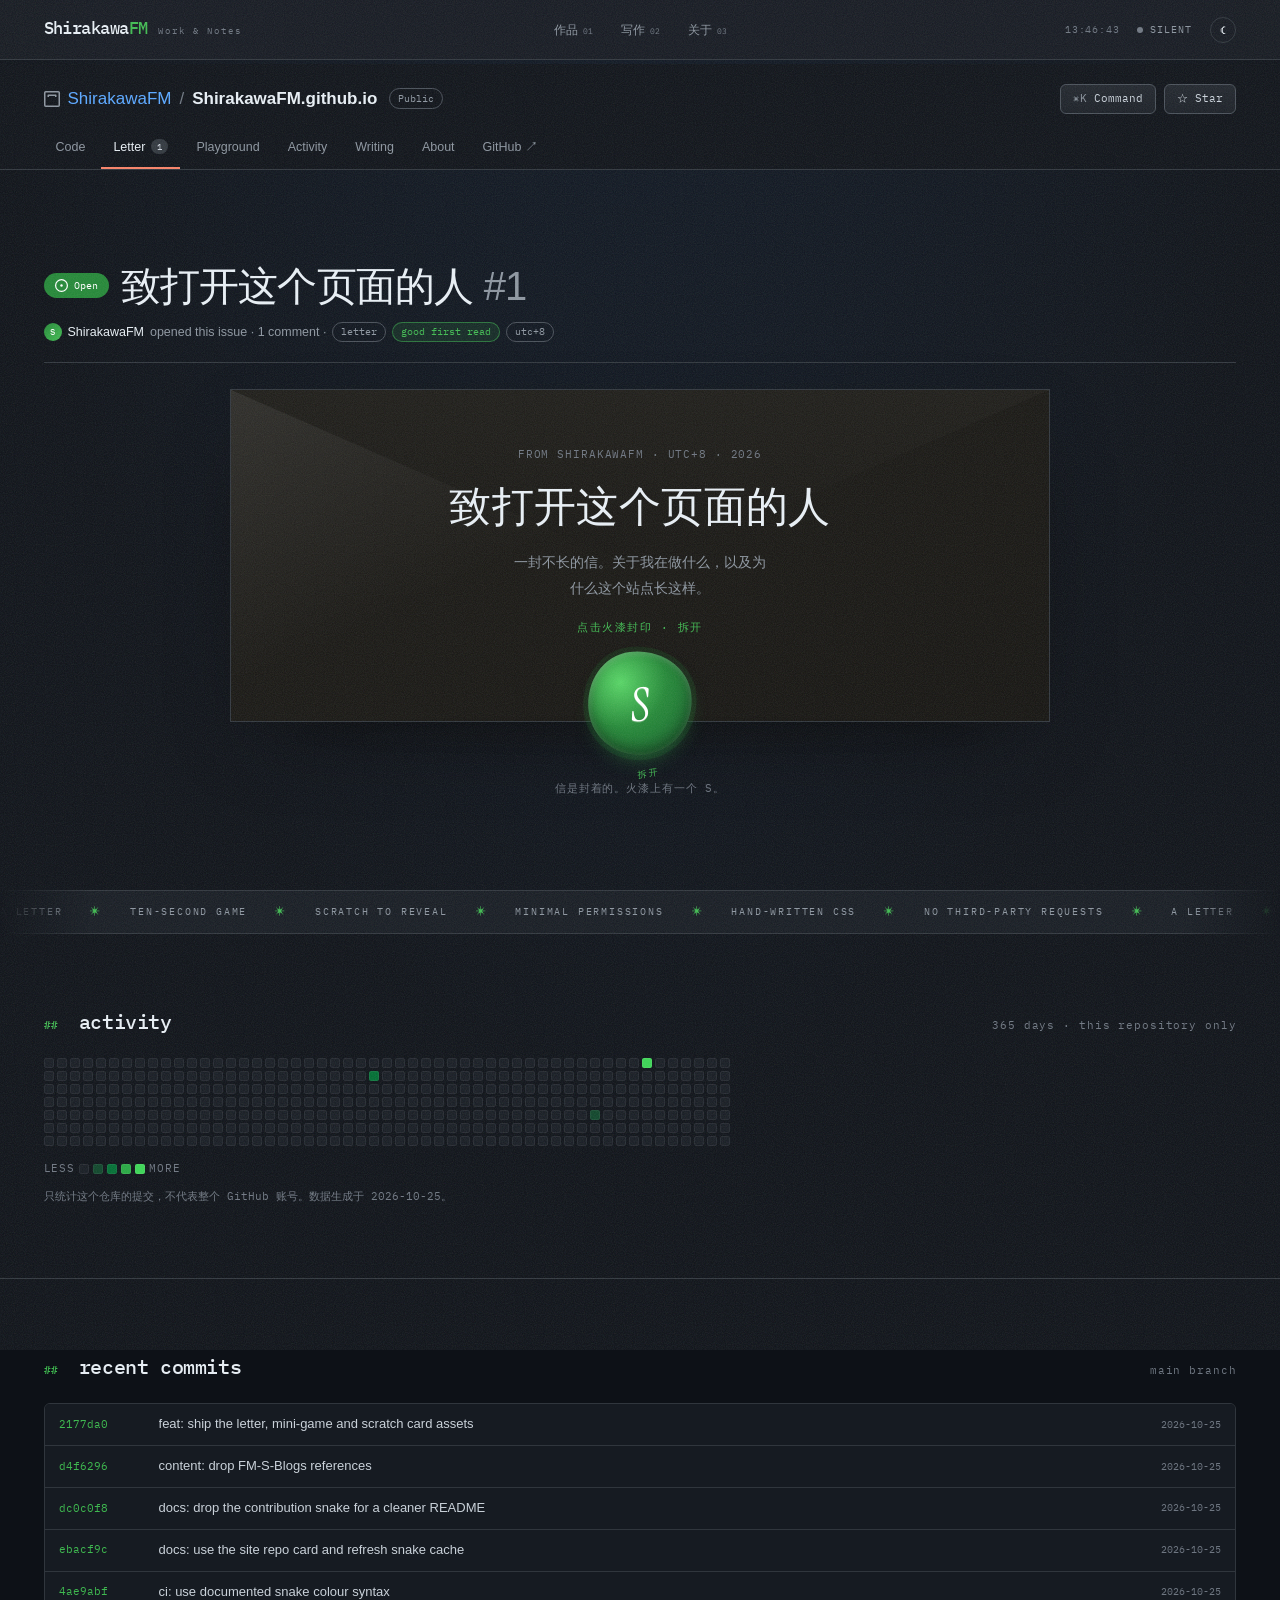
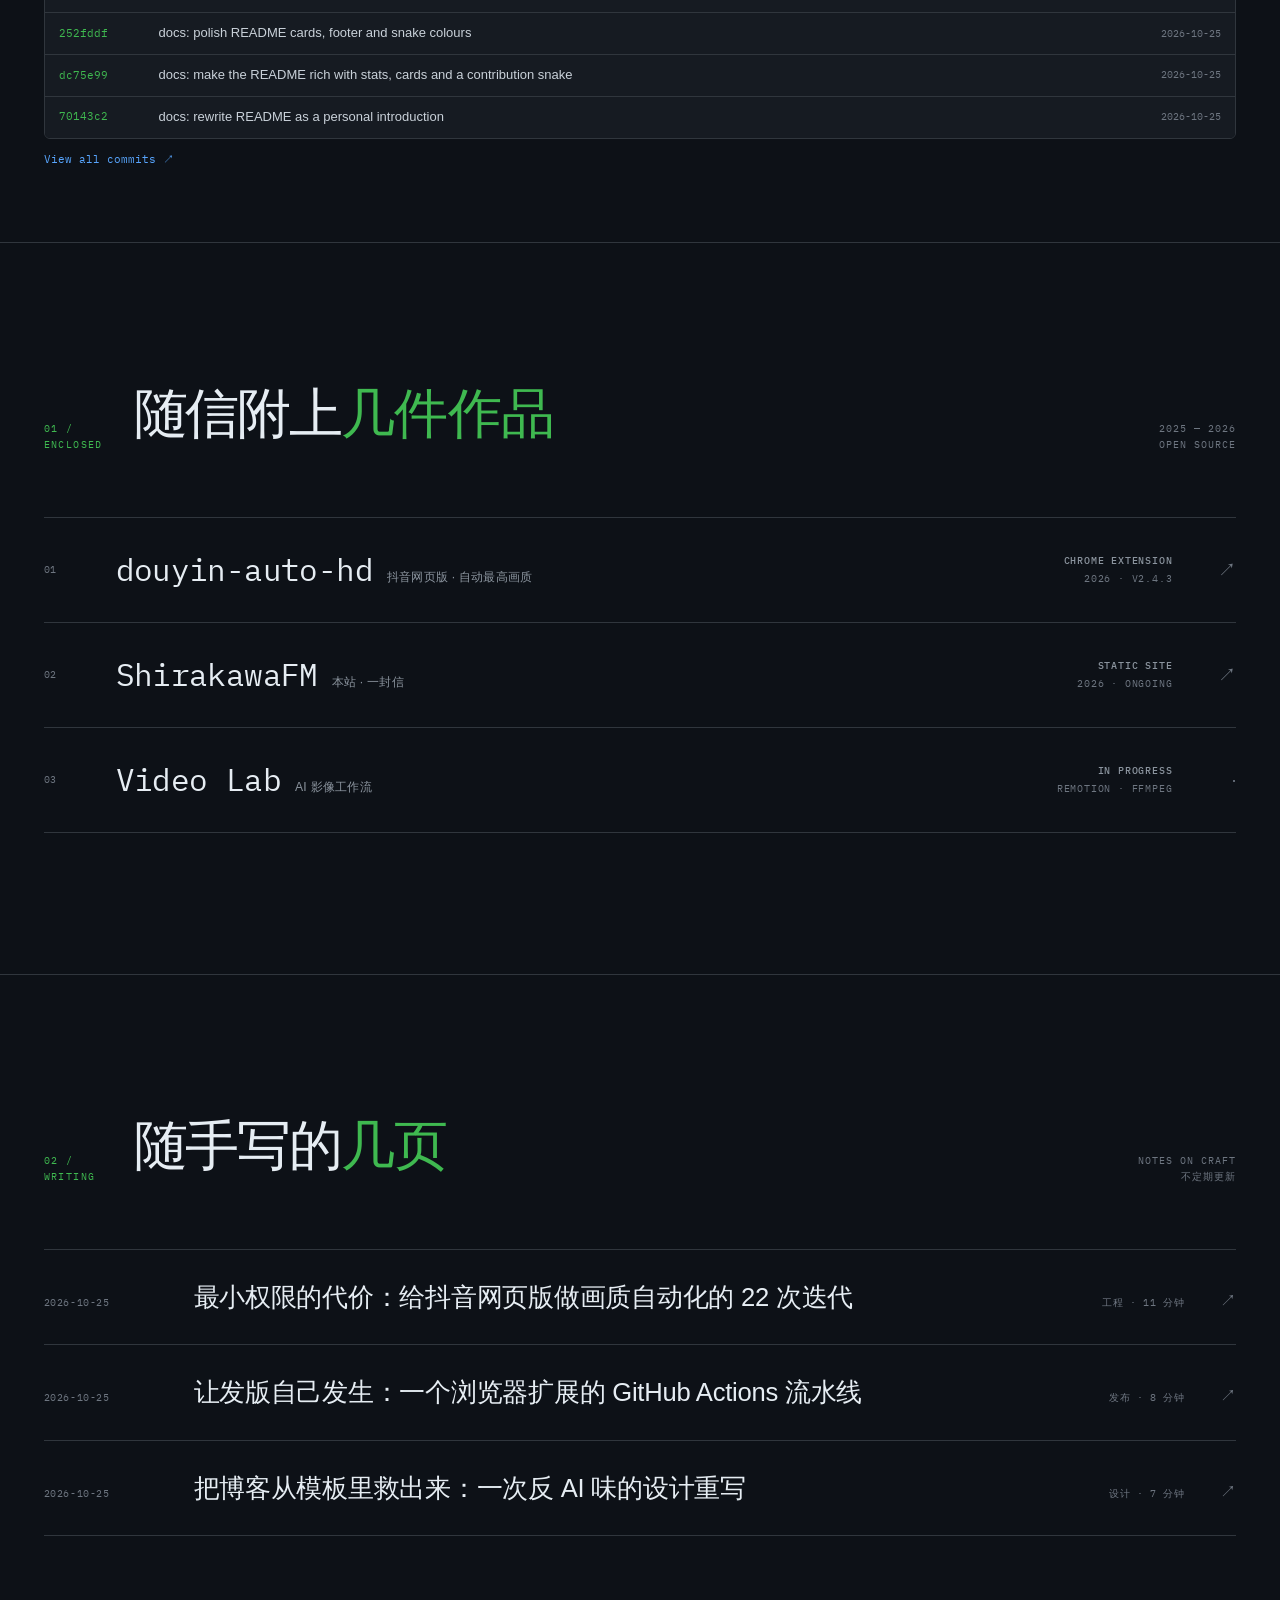
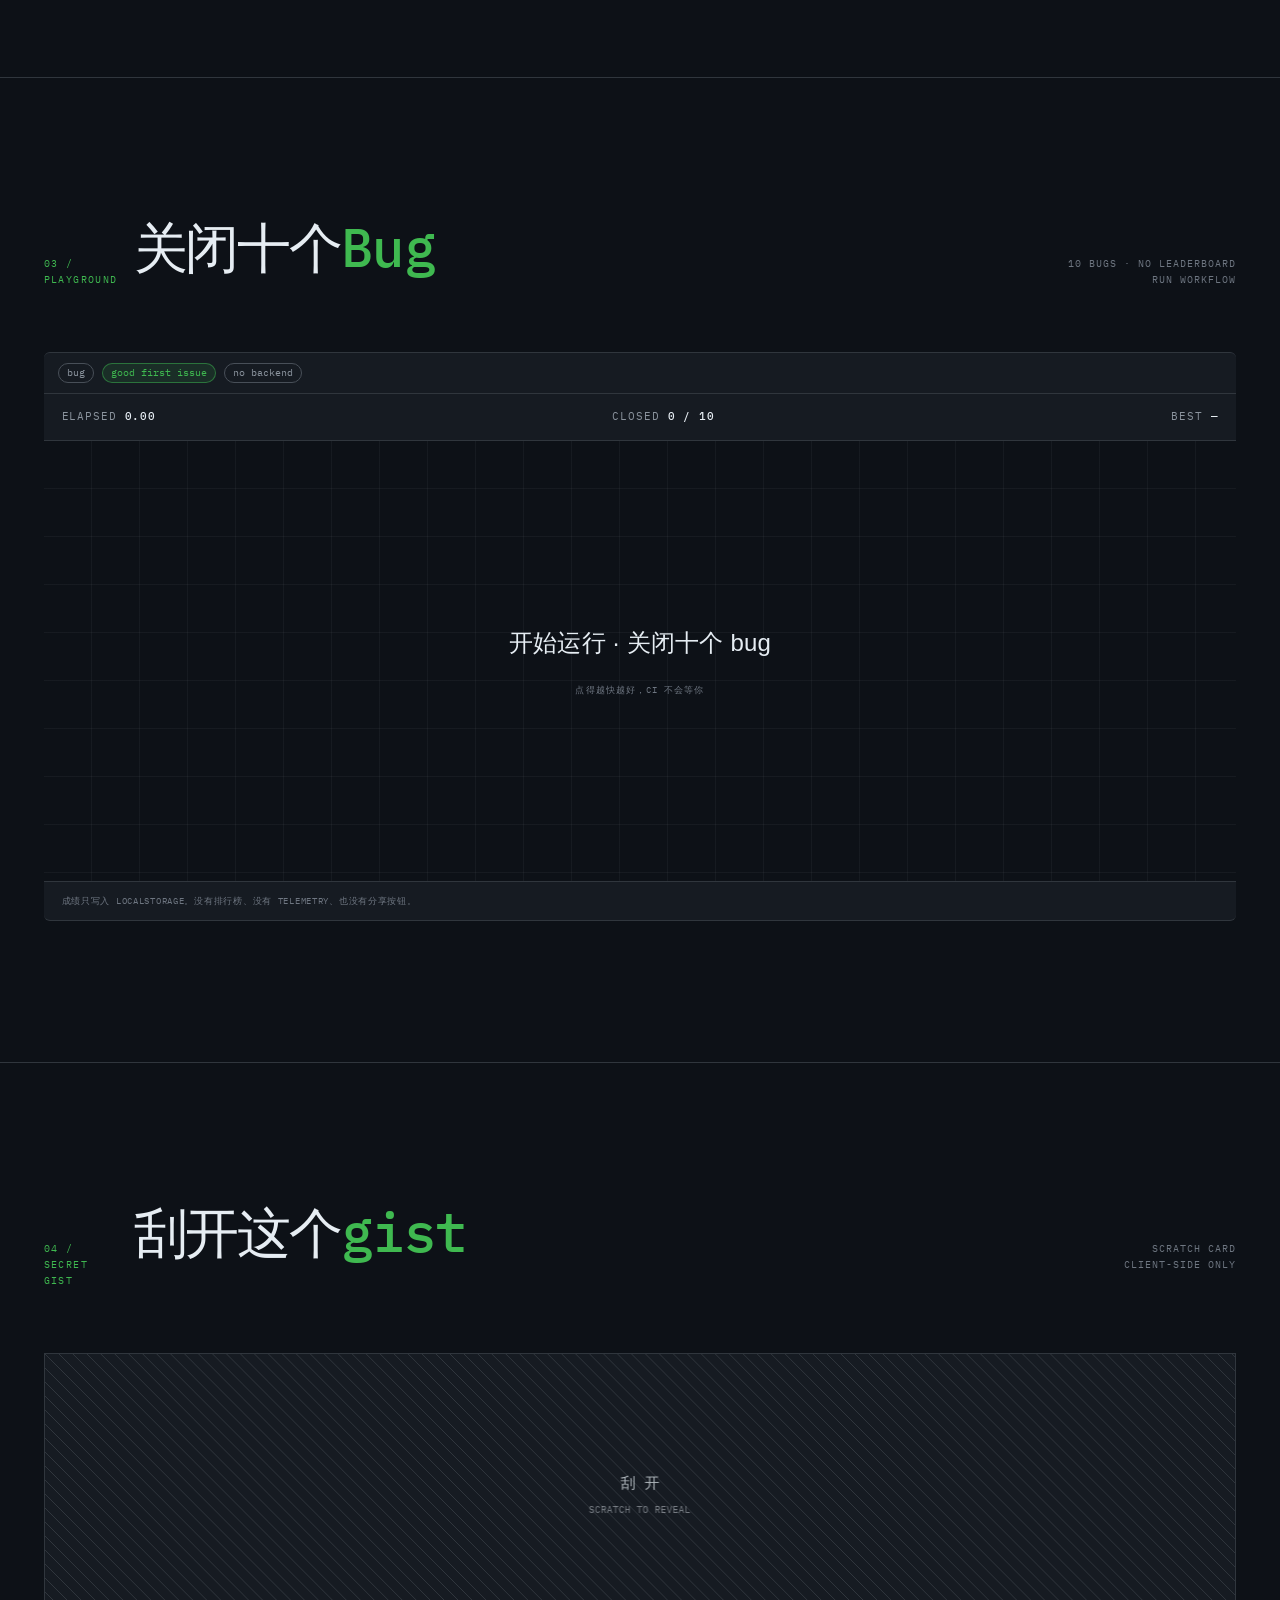
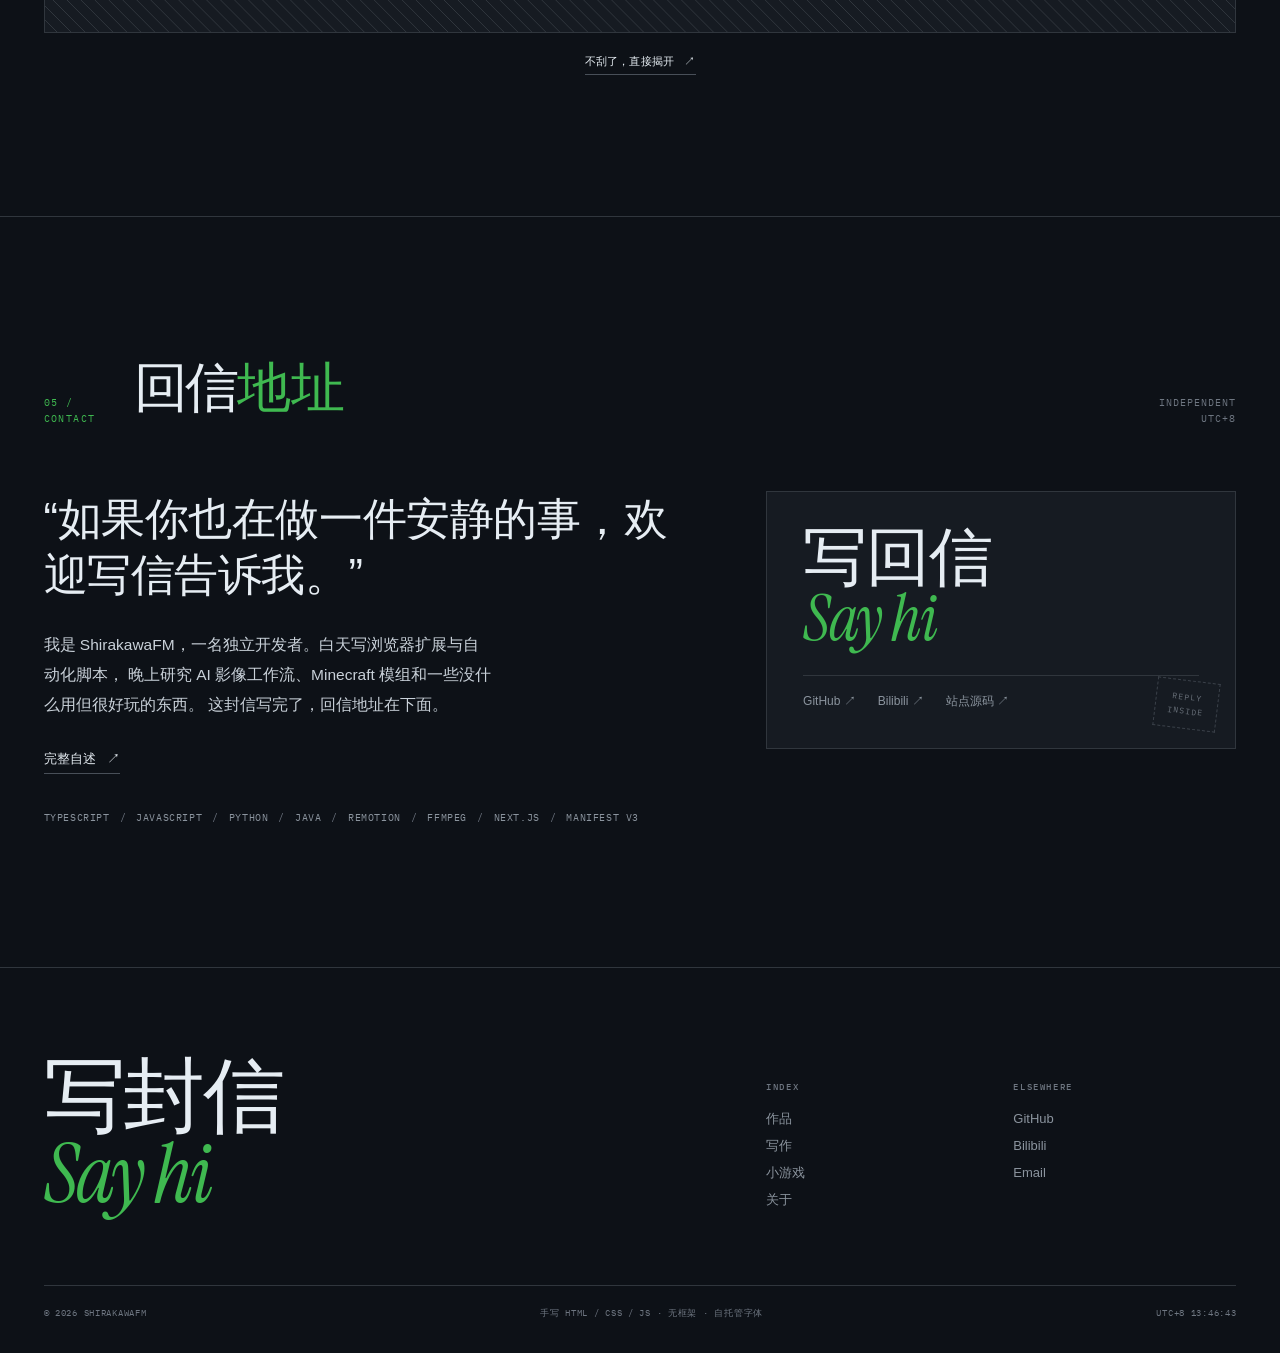
==== index.html @ 0a2a8ca1 "整站改成 github 那种信" ====
<!DOCTYPE html>
<html lang="zh-CN" data-theme="night">
<head>
<meta charset="utf-8">
<meta name="viewport" content="width=device-width, initial-scale=1">
<title>ShirakawaFM — 一封写给你的信</title>
<meta name="description" content="一封不长的信，几件作品，一个十秒小游戏，和一张需要刮开的卡片。来自 ShirakawaFM。">
<meta name="theme-color" content="#f2efe7">
<meta property="og:type" content="website">
<meta property="og:title" content="ShirakawaFM — 一封写给你的信">
<meta property="og:description" content="一封不长的信，几件作品，一个十秒小游戏，和一张需要刮开的卡片。">
<meta property="og:url" content="https://shirakawafm.github.io/">
<meta property="og:image" content="https://shirakawafm.github.io/assets/og.png">
<meta property="og:image:width" content="1200">
<meta property="og:image:height" content="630">
<meta name="twitter:card" content="summary_large_image">
<link rel="icon" href="/assets/favicon.svg" type="image/svg+xml">
<link rel="canonical" href="https://shirakawafm.github.io/">
<link rel="preload" href="/assets/fonts/instrument-serif-400.woff2" as="font" type="font/woff2" crossorigin>
<link rel="preload" href="/assets/fonts/instrument-serif-400-italic.woff2" as="font" type="font/woff2" crossorigin>
<link rel="preload" href="/assets/fonts/ibm-plex-mono-400.woff2" as="font" type="font/woff2" crossorigin>
<link rel="stylesheet" href="/assets/css/site.css">
<script>
(function () {
  try {
    var saved = localStorage.getItem('fm-theme');
    var dark = window.matchMedia('(prefers-color-scheme: dark)').matches;
    document.documentElement.dataset.theme = saved || 'night';
    document.documentElement.dataset.letter = localStorage.getItem('fm-letter') === 'open' ? 'open' : 'sealed';
  } catch (e) {
    document.documentElement.dataset.theme = 'light';
    document.documentElement.dataset.letter = 'sealed';
  }
  window.setTimeout(function () {
    if (!window.__fmLetterReady) document.documentElement.dataset.letter = 'open';
  }, 1800);
})();
</script>
</head>
<body>

<a class="skip-link" href="#main">跳到正文</a>
<div class="cursor" aria-hidden="true"></div>
<div class="cursor-dot" aria-hidden="true"></div>

<header class="site-header">
  <a class="brand" href="/" aria-label="ShirakawaFM 首页">
    <span class="brand__mark">Shirakawa<em>FM</em></span>
    <span class="brand__sub">Work &amp; Notes</span>
  </a>

  <nav class="nav" aria-label="主导航">
    <a href="/#work">作品<sup>01</sup></a>
    <a href="/writing/">写作<sup>02</sup></a>
    <a href="/about/">关于<sup>03</sup></a>
  </nav>

  <div class="header-tools">
    <span class="clock" data-clock aria-label="北京时间">--:--:--</span>
    <button class="tool-btn" type="button" data-sound-toggle aria-pressed="false" aria-label="开启环境音">
      <span class="dot" aria-hidden="true"></span><span data-sound-label>SILENT</span>
    </button>
    <button class="theme-btn" type="button" data-theme-toggle aria-label="切换主题">◐</button>
    <button class="menu-btn" type="button" data-menu-toggle aria-expanded="false" aria-controls="menu">MENU</button>
  </div>
</header>

<div class="menu" id="menu" aria-hidden="true">
  <div></div>
  <nav class="menu__list" aria-label="移动导航">
    <a href="/#work" style="--i:0">作品<sup>01</sup></a>
    <a href="/writing/" style="--i:1">写作<sup>02</sup></a>
    <a href="/about/" style="--i:1">关于<sup>03</sup></a>
  </nav>
  <div class="menu__foot">
    <span>ShirakawaFM · 2026</span>
    <span>UTC+8</span>
  </div>
</div>

<div class="gh-shell">
  <div class="shell gh-repo">
    <div class="gh-repo__id">
      <svg class="gh-repo__icon" viewBox="0 0 16 16" aria-hidden="true"><path d="M0 1.75C0 .784.784 0 1.75 0h12.5C15.216 0 16 .784 16 1.75v12.5A1.75 1.75 0 0 1 14.25 16H1.75A1.75 1.75 0 0 1 0 14.25ZM1.5 1.75v12.5c0 .138.112.25.25.25h12.5a.25.25 0 0 0 .25-.25V1.75a.25.25 0 0 0-.25-.25H1.75a.25.25 0 0 0-.25.25Z"></path><path d="M4.25 3.5A.75.75 0 0 0 3.5 4.25V6h1.5V5h6v1h1.5V4.25a.75.75 0 0 0-.75-.75Z"></path></svg>
      <a href="https://github.com/ShirakawaFM">ShirakawaFM</a>
      <span class="gh-repo__slash">/</span>
      <strong>ShirakawaFM.github.io</strong>
      <span class="pill">Public</span>
    </div>
    <div class="gh-repo__actions">
      <button class="gh-btn" type="button" data-cmdk><span class="mono">⌘K</span> Command</button>
      <a class="gh-btn" href="https://github.com/ShirakawaFM/ShirakawaFM.github.io">☆ Star</a>
    </div>
  </div>
  <nav class="shell gh-tabs" aria-label="仓库导航">
    <a href="/">Code</a>
    <a class="is-active" href="#letter">Letter <span class="gh-badge">1</span></a>
    <a href="#game">Playground</a>
    <a href="#activity">Activity</a>
    <a href="/writing/">Writing</a>
    <a href="/about/">About</a>
    <a href="https://github.com/ShirakawaFM/ShirakawaFM.github.io">GitHub ↗</a>
  </nav>
</div>

<main id="main">

  <section class="letter" id="letter">
    <div class="shell">
      <div class="issue-head">
        <div class="issue-head__title">
          <span class="issue-state"><svg viewBox="0 0 16 16" aria-hidden="true"><path d="M8 9.5a1.5 1.5 0 1 0 0-3 1.5 1.5 0 0 0 0 3Z"></path><path d="M8 0a8 8 0 1 1 0 16A8 8 0 0 1 8 0ZM1.5 8a6.5 6.5 0 1 0 13 0 6.5 6.5 0 0 0-13 0Z"></path></svg> Open</span>
          <h1>致打开这个页面的人 <span class="issue-num">#1</span></h1>
        </div>
        <p class="issue-head__meta">
          <span class="avatar avatar--tiny">S</span>
          <strong>ShirakawaFM</strong> opened this issue · 1 comment ·
          <span class="label">letter</span>
          <span class="label label--green">good first read</span>
          <span class="label">utc+8</span>
        </p>
      </div>

      <div class="envelope" data-envelope>
        <div class="envelope__flap" aria-hidden="true"></div>
        <div class="envelope__face">
          <span class="envelope__meta mono">FROM SHIRAKAWAFM · UTC+8 · 2026</span>
          <p class="envelope__to">致打开这个页面的人</p>
          <p class="envelope__teaser">一封不长的信。关于我在做什么，以及为什么这个站点长这样。</p>
          <span class="envelope__hint mono" data-envelope-hint>点击火漆封印 · 拆开</span>
        </div>
        <button class="wax" type="button" data-open-letter aria-label="拆开这封信">
          <span class="wax__monogram" aria-hidden="true">S</span>
          <span class="wax__label">拆开</span>
        </button>
        <span class="envelope__shadow" aria-hidden="true"></span>
      </div>

      <article class="letter-body" id="letter-body" data-letter-body>
        <header class="letter-body__head">
          <span class="mono">00 / A LETTER</span>
          <span class="mono">一页 · 约 1 分钟</span>
        </header>

        <p class="letter-body__salutation">致打开这个页面的人：</p>

        <p>你可能不认识我。<strong>没关系。</strong></p>

        <p>
          我是 ShirakawaFM，一个把时间花在浏览器扩展、影像工具和 Minecraft 模组上的独立开发者。
          多数时候在做减法：一个只申请三个权限的扩展、一条从打 tag 到 Release 的流水线、
          一个不用框架的网站。
        </p>

        <p>
          这封信没有目的。不是让你注册、购买或者订阅——只是想让你知道，
          屏幕另一边有一个具体的人，在认真地做一些<strong>安静的东西</strong>，
          并且愿意把它们摊开给你看。
        </p>

        <p>
          如果你愿意，往下走几步：看看我最近在做什么，读一两篇写得很慢的文章，
          或者，陪我玩一个十秒钟的小游戏。
        </p>

        <p class="letter-body__ps">
          P.S. 信末有一张刮刮卡。刮开它，才算真的读完。
        </p>

        <footer class="letter-body__sign">
          <p class="letter-body__name">ShirakawaFM</p>
          <p class="mono">2026 · UTC+8 · 手写于一个普通的下午</p>
        </footer>

        <div class="letter-body__stamps" aria-hidden="true">
          <span class="stamp stamp--a">NO FRAMEWORK<br>NO TRACKING</span>
          <span class="stamp stamp--b">MADE BY HAND<br>100% HUMAN</span>
        </div>

        <div class="issue-foot" data-issue-foot>
          <div class="reactions" data-reactions>
            <button type="button" data-reaction="👍" aria-label="点赞">👍 <span>0</span></button>
            <button type="button" data-reaction="❤️" aria-label="喜欢">❤️ <span>0</span></button>
            <button type="button" data-reaction="🚀" aria-label="酷">🚀 <span>0</span></button>
            <button type="button" data-reaction="👀" aria-label="在看">👀 <span>0</span></button>
          </div>
          <button class="gh-btn gh-btn--green" type="button" data-close-issue>Close as completed</button>
        </div>

        <div class="issue-comment">
          <span class="avatar">S</span>
          <div class="issue-comment__body">
            <p class="issue-comment__meta"><strong>ShirakawaFM</strong> commented · just now</p>
            <textarea data-comment rows="2" placeholder="Leave a comment（只保存在你的浏览器里）"></textarea>
            <div class="issue-comment__actions">
              <button class="gh-btn gh-btn--green" type="button" data-comment-save>Comment</button>
              <span class="mono" data-comment-status></span>
            </div>
            <p class="issue-comment__saved" data-comment-saved hidden></p>
          </div>
        </div>
      </article>

      <p class="letter__sealed-note mono" data-sealed-note>信是封着的。火漆上有一个 S。</p>
    </div>
  </section>

  <div class="ticker" aria-hidden="true">
    <div class="ticker__track">
      <div class="ticker__group">
        <span>A letter</span><span>Ten-second game</span><span>Scratch to reveal</span><span>Minimal permissions</span><span>Hand-written CSS</span><span>No third-party requests</span>
      </div>
      <div class="ticker__group">
        <span>A letter</span><span>Ten-second game</span><span>Scratch to reveal</span><span>Minimal permissions</span><span>Hand-written CSS</span><span>No third-party requests</span>
      </div>
    </div>
  </div>

  <section class="gh-panel" id="activity">
    <div class="shell">
      <div class="gh-panel__head">
        <h2><span class="mono">##</span> activity</h2>
        <span class="mono">365 days · this repository only</span>
      </div>
      <div class="contrib" data-contrib aria-label="本仓库最近一年的提交热力图"></div>
      <div class="contrib__legend mono">
        <span>Less</span><i class="contrib__cell l0"></i><i class="contrib__cell l1"></i><i class="contrib__cell l2"></i><i class="contrib__cell l3"></i><i class="contrib__cell l4"></i><span>More</span>
      </div>
      <p class="gh-note mono">只统计这个仓库的提交，不代表整个 GitHub 账号。数据生成于 <span data-generated>—</span>。</p>
    </div>
  </section>

  <section class="gh-panel" id="commits">
    <div class="shell">
      <div class="gh-panel__head">
        <h2><span class="mono">##</span> recent commits</h2>
        <span class="mono">main branch</span>
      </div>
      <ol class="commit-list" data-commits></ol>
      <a class="gh-link mono" href="https://github.com/ShirakawaFM/ShirakawaFM.github.io/commits/main">View all commits ↗</a>
    </div>
  </section>

  <section class="section" id="work">
    <div class="shell">
      <header class="section__head" data-reveal>
        <span class="section__index mono">01 / Enclosed</span>
        <h2 class="section__title">随信附上<em>几件作品</em></h2>
        <p class="section__meta">2025 — 2026<br>Open source</p>
      </header>

      <ol class="work-list">
        <li>
          <a class="work" href="https://github.com/ShirakawaFM/douyin-auto-hd" data-reveal style="--i:0">
            <span class="work__idx">01</span>
            <div class="work__body">
              <div class="work__title">douyin-auto-hd <span class="zh">抖音网页版 · 自动最高画质</span></div>
              <div class="work__detail">
                <p>最小权限的 Manifest V3 扩展：靠文本锚定识别画质、直接点击 DOM 里的隐藏选项、适配 SPA 切换与直播跳过。22 次迭代，当前 v2.4.3。</p>
              </div>
            </div>
            <div class="work__meta"><b>Chrome Extension</b>2026 · v2.4.3</div>
            <span class="work__arrow" aria-hidden="true">↗</span>
          </a>
        </li>

        

        <li>
          <a class="work" href="https://github.com/ShirakawaFM/ShirakawaFM.github.io" data-reveal style="--i:1">
            <span class="work__idx">02</span>
            <div class="work__body">
              <div class="work__title">ShirakawaFM <span class="zh">本站 · 一封信</span></div>
              <div class="work__detail">
                <p>手写 HTML / CSS / JS 的个人站点。一封信、一个十秒游戏、一张刮刮卡；没有框架、没有构建、没有第三方请求。</p>
              </div>
            </div>
            <div class="work__meta"><b>Static site</b>2026 · Ongoing</div>
            <span class="work__arrow" aria-hidden="true">↗</span>
          </a>
        </li>

        <li>
          <div class="work" data-reveal style="--i:2">
            <span class="work__idx">03</span>
            <div class="work__body">
              <div class="work__title">Video Lab <span class="zh">AI 影像工作流</span></div>
              <div class="work__detail">
                <p>用 Remotion 与自建流水线做短片：脚本、分镜、配音、字幕、渲染。还在实验，暂时不公开仓库。</p>
              </div>
            </div>
            <div class="work__meta"><b>In progress</b>Remotion · FFmpeg</div>
            <span class="work__arrow" aria-hidden="true">·</span>
          </div>
        </li>
      </ol>
    </div>
  </section>

  <section class="section" id="writing">
    <div class="shell">
      <header class="section__head" data-reveal>
        <span class="section__index mono">02 / Writing</span>
        <h2 class="section__title">随手写的<em>几页</em></h2>
        <p class="section__meta">Notes on craft<br>不定期更新</p>
      </header>

      <div class="write-list">
        <a class="write" href="/writing/minimal-permissions.html" data-reveal style="--i:0">
          <time class="write__date" datetime="2026-10-25">2026-10-25</time>
          <span class="write__title">最小权限的代价：给抖音网页版做画质自动化的 22 次迭代</span>
          <span class="write__tag">工程 · 11 分钟</span>
          <span class="write__arrow" aria-hidden="true">↗</span>
        </a>

        <a class="write" href="/writing/release-pipeline.html" data-reveal style="--i:1">
          <time class="write__date" datetime="2026-10-25">2026-10-25</time>
          <span class="write__title">让发版自己发生：一个浏览器扩展的 GitHub Actions 流水线</span>
          <span class="write__tag">发布 · 8 分钟</span>
          <span class="write__arrow" aria-hidden="true">↗</span>
        </a>

        <a class="write" href="/writing/escape-the-template.html" data-reveal style="--i:1">
          <time class="write__date" datetime="2026-10-25">2026-10-25</time>
          <span class="write__title">把博客从模板里救出来：一次反 AI 味的设计重写</span>
          <span class="write__tag">设计 · 7 分钟</span>
          <span class="write__arrow" aria-hidden="true">↗</span>
        </a>
      </div>
    </div>
  </section>

  <section class="section game-section" id="game">
    <div class="shell">
      <header class="section__head" data-reveal>
        <span class="section__index mono">03 / Playground</span>
        <h2 class="section__title">关闭十个<em>Bug</em></h2>
        <p class="section__meta">10 bugs · no leaderboard<br>Run workflow</p>
      </header>

      <div class="game" data-game>
        <div class="game__labels"><span class="label">bug</span><span class="label label--green">good first issue</span><span class="label">no backend</span></div>
        <div class="game__hud">
          <span class="mono">ELAPSED <strong data-game-time>0.00</strong></span>
          <span class="mono">CLOSED <strong data-game-hit>0 / 10</strong></span>
          <span class="mono">BEST <strong data-game-best>—</strong></span>
        </div>

        <div class="game__stage" data-game-stage>
          <button class="game__start" type="button" data-game-start>
            开始运行 · 关闭十个 bug
            <span class="mono">点得越快越好，CI 不会等你</span>
          </button>
          <button class="game__dot" type="button" data-game-dot hidden aria-label="关闭 bug">×</button>
          <div class="game__result" data-game-result hidden>
            <p class="game__final"><strong data-game-final>0.00</strong><span>s</span></p>
            <p class="game__verdict" data-game-verdict></p>
            <button class="link-line" type="button" data-game-restart>再来一次 <span class="arrow" aria-hidden="true">↗</span></button>
          </div>
        </div>

        <p class="game__note mono">成绩只写入 localStorage。没有排行榜、没有 telemetry、也没有分享按钮。</p>
      </div>
    </div>
  </section>

  <section class="section scratch-section" id="scratch">
    <div class="shell">
      <header class="section__head" data-reveal>
        <span class="section__index mono">04 / Secret gist</span>
        <h2 class="section__title">刮开这个<em>gist</em></h2>
        <p class="section__meta">scratch card<br>client-side only</p>
      </header>

      <div class="scratch" data-scratch>
        <div class="scratch__reveal" data-scratch-reveal>
          <span class="mono">YOU MADE IT</span>
          <p class="scratch__message">谢谢你读到这里。<br>这封信没有附件，只有一句：<em>去做你真正想做的那件事。</em></p>
          <span class="scratch__sign">— ShirakawaFM</span>
        </div>
        <canvas class="scratch__canvas" data-scratch-canvas aria-label="刮开涂层，查看隐藏的话"></canvas>
      </div>

      <p class="scratch__fallback">
        <button class="link-line" type="button" data-scratch-skip>不刮了，直接揭开 <span class="arrow" aria-hidden="true">↗</span></button>
      </p>
    </div>
  </section>

  <section class="section" id="about">
    <div class="shell">
      <header class="section__head" data-reveal>
        <span class="section__index mono">05 / Contact</span>
        <h2 class="section__title">回信<em>地址</em></h2>
        <p class="section__meta">Independent<br>UTC+8</p>
      </header>

      <div class="reply">
        <div class="reply__note" data-reveal>
          <p class="reply__quote">“如果你也在做一件安静的事，欢迎写信告诉我。”</p>
          <p class="reply__body">
            我是 ShirakawaFM，一名独立开发者。白天写浏览器扩展与自动化脚本，
            晚上研究 AI 影像工作流、Minecraft 模组和一些没什么用但很好玩的东西。
            这封信写完了，回信地址在下面。
          </p>
          <a class="link-line" href="/about/">完整自述 <span class="arrow" aria-hidden="true">↗</span></a>
        </div>

        <div class="reply__card" data-reveal style="--i:1">
          <a class="reply__mail" href="mailto:shirakawafm@outlook.com">
            写回信<br><em>Say hi</em>
          </a>
          <div class="reply__links">
            <a href="https://github.com/ShirakawaFM">GitHub <span aria-hidden="true">↗</span></a>
            <a href="https://space.bilibili.com/209300529">Bilibili <span aria-hidden="true">↗</span></a>
            <a href="https://github.com/ShirakawaFM/ShirakawaFM.github.io">站点源码 <span aria-hidden="true">↗</span></a>
          </div>
          <span class="stamp stamp--c" aria-hidden="true">REPLY<br>INSIDE</span>
        </div>
      </div>

      <ul class="stack reply__stack" aria-label="常用技术">
        <li>TypeScript</li>
        <li>JavaScript</li>
        <li>Python</li>
        <li>Java</li>
        <li>Remotion</li>
        <li>FFmpeg</li>
        <li>Next.js</li>
        <li>Manifest V3</li>
      </ul>
    </div>
  </section>

</main>

<footer class="site-footer">
  <div class="shell">
    <div class="footer__top">
      <a class="footer__big" href="mailto:shirakawafm@outlook.com" data-magnetic="8">写封信<br><em>Say hi</em></a>

      <div class="footer__cols">
        <div class="footer__col">
          <h3>Index</h3>
          <a href="/#work">作品</a>
          <a href="/writing/">写作</a>
          <a href="/#game">小游戏</a>
          <a href="/about/">关于</a>
        </div>
        <div class="footer__col">
          <h3>Elsewhere</h3>
          <a href="https://github.com/ShirakawaFM">GitHub</a>
          <a href="https://space.bilibili.com/209300529">Bilibili</a>
          <a href="mailto:shirakawafm@outlook.com">Email</a>
        </div>
      </div>
    </div>

    <div class="footer__bottom">
      <span>© <span data-year>2026</span> ShirakawaFM</span>
      <span>手写 HTML / CSS / JS · 无框架 · 自托管字体</span>
      <span>UTC+8 <span data-clock>--:--:--</span></span>
    </div>
  </div>
</footer>

<div class="palette" data-palette hidden>
  <div class="palette__backdrop" data-palette-close></div>
  <div class="palette__box" role="dialog" aria-modal="true" aria-label="命令面板">
    <div class="palette__search">
      <span class="mono">⌘K</span>
      <input data-palette-input type="text" placeholder="搜索页面、链接、命令…" autocomplete="off" spellcheck="false">
    </div>
    <ul class="palette__list" data-palette-list></ul>
    <div class="palette__foot mono">↑↓ 选择 · Enter 打开 · Esc 关闭</div>
  </div>
</div>

<script src="/assets/js/site.js" defer></script>
<script src="/assets/js/letter.js" defer></script>
<script src="/assets/js/gh.js" defer></script>
</body>
</html>
---- assets/css/site.css ----
@font-face {
  font-family: "Instrument Serif";
  src: url("/assets/fonts/instrument-serif-400.woff2") format("woff2");
  font-weight: 400;
  font-style: normal;
  font-display: swap;
}
@font-face {
  font-family: "Instrument Serif";
  src: url("/assets/fonts/instrument-serif-400-italic.woff2") format("woff2");
  font-weight: 400;
  font-style: italic;
  font-display: swap;
}
@font-face {
  font-family: "IBM Plex Mono";
  src: url("/assets/fonts/ibm-plex-mono-400.woff2") format("woff2");
  font-weight: 400;
  font-style: normal;
  font-display: swap;
}
@font-face {
  font-family: "IBM Plex Mono";
  src: url("/assets/fonts/ibm-plex-mono-500.woff2") format("woff2");
  font-weight: 500;
  font-style: normal;
  font-display: swap;
}

:root {
  color-scheme: light;
  --paper: #f2efe7;
  --paper-2: #e9e5db;
  --ink: #12120f;
  --ink-soft: #2a2823;
  --muted: #6f6a60;
  --faint: #99938a;
  --line: rgba(18, 18, 15, 0.16);
  --line-strong: rgba(18, 18, 15, 0.34);
  --accent: #d63a12;
  --accent-ink: #fffaf5;
  --accent-wash: rgba(214, 58, 18, 0.08);
  --selection: #d63a1222;
  --shadow: 0 24px 60px -32px rgba(18, 18, 15, 0.35);

  --serif: "Instrument Serif", "Times New Roman", "Songti SC", "SimSun", serif;
  --sans: "Segoe UI Variable Display", "Segoe UI", "PingFang SC", "Microsoft YaHei", "Helvetica Neue", Arial, sans-serif;
  --mono: "IBM Plex Mono", "Cascadia Code", "SFMono-Regular", Consolas, "Liberation Mono", monospace;

  --gutter: clamp(20px, 3.4vw, 56px);
  --max: 1480px;
  --ease: cubic-bezier(0.16, 1, 0.3, 1);
  --ease-soft: cubic-bezier(0.22, 0.61, 0.36, 1);
  --dur: 0.8s;
}

[data-theme="night"] {
  color-scheme: dark;
  --paper: #0d0d0b;
  --paper-2: #141412;
  --ink: #ece8dd;
  --ink-soft: #d8d3c7;
  --muted: #979186;
  --faint: #6d6860;
  --line: rgba(236, 232, 221, 0.16);
  --line-strong: rgba(236, 232, 221, 0.34);
  --accent: #ff5a2b;
  --accent-ink: #150c08;
  --accent-wash: rgba(255, 90, 43, 0.1);
  --selection: #ff5a2b33;
  --shadow: 0 24px 70px -30px rgba(0, 0, 0, 0.8);
}

*,
*::before,
*::after {
  box-sizing: border-box;
}

html {
  -webkit-text-size-adjust: 100%;
  scroll-behavior: smooth;
}

body {
  margin: 0;
  background: var(--paper);
  color: var(--ink);
  font-family: var(--sans);
  font-size: 16px;
  line-height: 1.6;
  -webkit-font-smoothing: antialiased;
  text-rendering: optimizeLegibility;
  font-synthesis: none;
  overflow-x: hidden;
  transition: background-color 0.6s var(--ease-soft), color 0.6s var(--ease-soft);
}

body::after {
  content: "";
  position: fixed;
  inset: -50%;
  z-index: 9998;
  pointer-events: none;
  opacity: 0.05;
  background-image: url("data:image/svg+xml,%3Csvg xmlns='http://www.w3.org/2000/svg' width='300' height='300'%3E%3Cfilter id='n'%3E%3CfeTurbulence type='fractalNoise' baseFrequency='0.9' numOctaves='3' stitchTiles='stitch'/%3E%3C/filter%3E%3Crect width='300' height='300' filter='url(%23n)'/%3E%3C/svg%3E");
  mix-blend-mode: multiply;
}

[data-theme="night"] body::after {
  opacity: 0.12;
  mix-blend-mode: screen;
}

::selection {
  background: var(--selection);
}

img,
svg,
canvas {
  display: block;
  max-width: 100%;
}

a {
  color: inherit;
  text-decoration: none;
}

button {
  font: inherit;
  color: inherit;
  background: none;
  border: 0;
  padding: 0;
  cursor: pointer;
}

h1,
h2,
h3,
h4,
p,
ul,
ol,
figure,
blockquote {
  margin: 0;
}

ul,
ol {
  padding: 0;
  list-style: none;
}

:focus-visible {
  outline: 1px solid var(--accent);
  outline-offset: 4px;
}

.skip-link {
  position: fixed;
  top: 10px;
  left: 10px;
  z-index: 10000;
  padding: 10px 16px;
  background: var(--ink);
  color: var(--paper);
  font-family: var(--mono);
  font-size: 12px;
  transform: translateY(-200%);
  transition: transform 0.3s var(--ease);
}

.skip-link:focus-visible {
  transform: translateY(0);
}

/* ------------------------------------------------------------------ */
/* Cursor                                                              */
/* ------------------------------------------------------------------ */

.cursor,
.cursor-dot {
  position: fixed;
  top: 0;
  left: 0;
  z-index: 9999;
  pointer-events: none;
  border-radius: 50%;
  opacity: 0;
  will-change: transform;
}

.cursor {
  width: 38px;
  height: 38px;
  margin: -19px 0 0 -19px;
  border: 1px solid var(--ink);
  mix-blend-mode: difference;
  transition: opacity 0.25s ease, width 0.35s var(--ease), height 0.35s var(--ease),
    margin 0.35s var(--ease), background-color 0.35s var(--ease), border-color 0.35s var(--ease);
}

.cursor-dot {
  width: 5px;
  height: 5px;
  margin: -2.5px 0 0 -2.5px;
  background: var(--ink);
  mix-blend-mode: difference;
  transition: opacity 0.25s ease, transform 0.1s linear;
}

.is-cursor-ready .cursor.is-visible,
.is-cursor-ready .cursor-dot.is-visible {
  opacity: 1;
}

.cursor.is-active {
  width: 68px;
  height: 68px;
  margin: -34px 0 0 -34px;
  background: var(--accent);
  border-color: var(--accent);
}

.cursor.is-link {
  width: 54px;
  height: 54px;
  margin: -27px 0 0 -27px;
  border-color: var(--accent);
}

.is-cursor-ready,
.is-cursor-ready a,
.is-cursor-ready button {
  cursor: none;
}

/* ------------------------------------------------------------------ */
/* Shell                                                               */
/* ------------------------------------------------------------------ */

.shell {
  width: 100%;
  max-width: var(--max);
  margin: 0 auto;
  padding: 0 var(--gutter);
}

.mono {
  font-family: var(--mono);
  font-size: 11px;
  letter-spacing: 0.08em;
  text-transform: uppercase;
  color: var(--muted);
}

.serif {
  font-family: var(--serif);
  font-weight: 400;
}

.rule {
  height: 1px;
  background: var(--line);
  border: 0;
  margin: 0;
}

.visually-hidden {
  position: absolute;
  width: 1px;
  height: 1px;
  overflow: hidden;
  clip: rect(0 0 0 0);
  white-space: nowrap;
}

/* ------------------------------------------------------------------ */
/* Header                                                              */
/* ------------------------------------------------------------------ */

.site-header {
  position: fixed;
  inset: 0 0 auto 0;
  z-index: 900;
  display: grid;
  grid-template-columns: 1fr auto 1fr;
  align-items: center;
  gap: 24px;
  padding: 16px var(--gutter);
  background: color-mix(in srgb, var(--paper) 72%, transparent);
  backdrop-filter: blur(18px) saturate(120%);
  -webkit-backdrop-filter: blur(18px) saturate(120%);
  border-bottom: 1px solid transparent;
  transition: border-color 0.4s ease, background-color 0.4s ease;
}

.site-header.is-scrolled {
  border-bottom-color: var(--line);
}

.brand {
  display: inline-flex;
  align-items: baseline;
  gap: 10px;
  justify-self: start;
}

.brand__mark {
  font-family: var(--serif);
  font-size: 24px;
  letter-spacing: -0.02em;
  line-height: 1;
}

.brand__mark em {
  font-style: italic;
  color: var(--accent);
}

.brand__sub {
  font-family: var(--mono);
  font-size: 9px;
  letter-spacing: 0.22em;
  color: var(--faint);
}

.nav {
  display: flex;
  align-items: center;
  gap: 28px;
  justify-self: center;
}

.nav a {
  position: relative;
  display: inline-flex;
  align-items: baseline;
  gap: 5px;
  font-size: 13px;
  color: var(--muted);
  padding: 4px 0;
  transition: color 0.3s ease;
}

.nav a sup {
  font-family: var(--mono);
  font-size: 8px;
  color: var(--faint);
  letter-spacing: 0;
}

.nav a::after {
  content: "";
  position: absolute;
  left: 0;
  bottom: 0;
  width: 100%;
  height: 1px;
  background: currentColor;
  transform: scaleX(0);
  transform-origin: right center;
  transition: transform 0.45s var(--ease);
}

.nav a:hover,
.nav a[aria-current="page"] {
  color: var(--ink);
}

.nav a:hover::after,
.nav a[aria-current="page"]::after {
  transform: scaleX(1);
  transform-origin: left center;
}

.header-tools {
  display: flex;
  align-items: center;
  gap: 18px;
  justify-self: end;
}

.clock {
  font-family: var(--mono);
  font-size: 10px;
  letter-spacing: 0.08em;
  color: var(--faint);
  font-variant-numeric: tabular-nums;
}

.clock span {
  color: var(--muted);
}

.tool-btn {
  display: inline-flex;
  align-items: center;
  gap: 7px;
  font-family: var(--mono);
  font-size: 10px;
  letter-spacing: 0.1em;
  text-transform: uppercase;
  color: var(--muted);
  transition: color 0.3s ease;
}

.tool-btn:hover {
  color: var(--ink);
}

.tool-btn .dot {
  width: 6px;
  height: 6px;
  border-radius: 50%;
  background: var(--faint);
  transition: background-color 0.3s ease, box-shadow 0.3s ease;
}

.tool-btn[aria-pressed="true"] {
  color: var(--accent);
}

.tool-btn[aria-pressed="true"] .dot {
  background: var(--accent);
  box-shadow: 0 0 0 4px var(--accent-wash);
  animation: pulse 2.4s ease-in-out infinite;
}

@keyframes pulse {
  0%,
  100% {
    box-shadow: 0 0 0 0 var(--accent-wash);
  }
  50% {
    box-shadow: 0 0 0 7px transparent;
  }
}

.theme-btn {
  width: 26px;
  height: 26px;
  display: grid;
  place-items: center;
  border: 1px solid var(--line);
  border-radius: 50%;
  font-size: 12px;
  line-height: 1;
  transition: border-color 0.3s ease, transform 0.5s var(--ease), color 0.3s ease;
}

.theme-btn:hover {
  border-color: var(--line-strong);
  transform: rotate(180deg);
}

.menu-btn {
  display: none;
  font-family: var(--mono);
  font-size: 10px;
  letter-spacing: 0.12em;
  text-transform: uppercase;
  border: 1px solid var(--line);
  border-radius: 999px;
  padding: 8px 14px;
}

/* Mobile menu */
.menu {
  position: fixed;
  inset: 0;
  z-index: 880;
  display: grid;
  grid-template-rows: auto 1fr auto;
  padding: 88px var(--gutter) 32px;
  background: var(--paper);
  clip-path: inset(0 0 100% 0);
  transition: clip-path 0.75s var(--ease);
  pointer-events: none;
}

.menu.is-open {
  clip-path: inset(0 0 0 0);
  pointer-events: auto;
}

.menu__list {
  display: grid;
  align-content: center;
  gap: 6px;
}

.menu__list a {
  display: flex;
  align-items: baseline;
  gap: 14px;
  padding: 10px 0;
  border-bottom: 1px solid var(--line);
  font-size: clamp(34px, 9vw, 64px);
  line-height: 1.05;
  letter-spacing: -0.03em;
  opacity: 0;
  transform: translateY(24px);
  transition: opacity 0.6s var(--ease), transform 0.6s var(--ease);
}

.menu.is-open .menu__list a {
  opacity: 1;
  transform: none;
  transition-delay: calc(0.18s + var(--i, 0) * 0.06s);
}

.menu__list sup {
  font-family: var(--mono);
  font-size: 10px;
  color: var(--faint);
}

.menu__foot {
  display: flex;
  justify-content: space-between;
  font-family: var(--mono);
  font-size: 10px;
  letter-spacing: 0.08em;
  color: var(--faint);
  text-transform: uppercase;
}

/* ------------------------------------------------------------------ */
/* Hero                                                                */
/* ------------------------------------------------------------------ */

.hero {
  position: relative;
  min-height: 100svh;
  padding: 150px 0 40px;
  display: grid;
  grid-template-rows: 1fr auto;
  overflow: hidden;
}

.hero__grid {
  display: grid;
  grid-template-columns: minmax(0, 8.2fr) minmax(0, 3.8fr);
  align-items: end;
  gap: clamp(24px, 4vw, 72px);
}

.hero__eyebrow {
  display: flex;
  align-items: center;
  gap: 14px;
  margin-bottom: clamp(28px, 5vh, 56px);
}

.hero__eyebrow::before {
  content: "";
  width: 44px;
  height: 1px;
  background: var(--line-strong);
}

.hero__title {
  font-family: var(--serif);
  font-weight: 400;
  font-size: clamp(56px, 10.4vw, 168px);
  line-height: 0.82;
  letter-spacing: -0.035em;
  margin: 0 0 12px;
}

.hero__title .line {
  display: block;
  overflow: hidden;
}

.hero__title .line > span {
  display: block;
  transform: translateY(105%);
  transition: transform 1.1s var(--ease);
}

.hero__title .line:nth-child(2) > span {
  transition-delay: 0.08s;
}

.is-loaded .hero__title .line > span {
  transform: translateY(0);
}

.hero__title em {
  font-style: italic;
}

.hero__role {
  margin: 0 0 clamp(24px, 4vh, 40px);
  color: var(--muted);
  letter-spacing: 0.14em;
}

.hero__statement {
  max-width: 34ch;
  font-size: clamp(16px, 1.35vw, 19px);
  font-weight: 300;
  line-height: 1.85;
  color: var(--ink-soft);
  opacity: 0;
  transform: translateY(18px);
  transition: opacity 0.9s var(--ease) 0.45s, transform 0.9s var(--ease) 0.45s;
}

.is-loaded .hero__statement {
  opacity: 1;
  transform: none;
}

.hero__actions {
  display: flex;
  flex-wrap: wrap;
  align-items: center;
  gap: 28px;
  margin-top: clamp(28px, 4vh, 44px);
}

.link-line {
  position: relative;
  display: inline-flex;
  align-items: center;
  gap: 10px;
  padding-bottom: 4px;
  font-size: 13px;
  letter-spacing: 0.02em;
  border-bottom: 1px solid var(--line-strong);
  transition: color 0.3s ease, border-color 0.3s ease;
}

.link-line .arrow {
  display: inline-block;
  transition: transform 0.5s var(--ease);
}

.link-line:hover {
  color: var(--accent);
  border-color: var(--accent);
}

.link-line:hover .arrow {
  transform: translate(4px, -4px);
}

/* Trace panel */
.trace {
  position: relative;
  padding: 18px 0 0;
  align-self: end;
  opacity: 0;
  transform: translateY(24px);
  transition: opacity 1s var(--ease) 0.6s, transform 1s var(--ease) 0.6s;
}

.is-loaded .trace {
  opacity: 1;
  transform: none;
}

.trace__top {
  display: flex;
  justify-content: space-between;
  align-items: baseline;
  padding-bottom: 10px;
  border-bottom: 1px solid var(--line);
}

.trace__canvas-wrap {
  position: relative;
  height: clamp(140px, 20vh, 220px);
  margin: 12px 0 10px;
  border-bottom: 1px solid var(--line);
}

#trace {
  width: 100%;
  height: 100%;
}

.trace__readout {
  display: flex;
  justify-content: space-between;
  font-family: var(--mono);
  font-size: 10px;
  letter-spacing: 0.06em;
  color: var(--faint);
  text-transform: uppercase;
}

.trace__readout strong {
  font-weight: 500;
  color: var(--ink);
}

.trace__caption {
  margin-top: 12px;
  font-size: 11px;
  line-height: 1.7;
  color: var(--muted);
  max-width: 28ch;
}

.hero__foot {
  display: flex;
  justify-content: space-between;
  align-items: flex-end;
  gap: 24px;
  padding-top: clamp(32px, 6vh, 64px);
}

.scroll-cue {
  display: inline-flex;
  align-items: center;
  gap: 12px;
  font-family: var(--mono);
  font-size: 9px;
  letter-spacing: 0.2em;
  text-transform: uppercase;
  color: var(--faint);
}

.scroll-cue::after {
  content: "";
  width: 1px;
  height: 42px;
  background: linear-gradient(var(--line-strong), transparent);
  animation: cue 2.4s var(--ease-soft) infinite;
  transform-origin: top;
}

@keyframes cue {
  0% {
    transform: scaleY(0.2);
  }
  50% {
    transform: scaleY(1);
  }
  100% {
    transform: scaleY(0.2);
  }
}

.hero__coords {
  text-align: right;
  font-family: var(--mono);
  font-size: 9px;
  letter-spacing: 0.14em;
  line-height: 2;
  color: var(--faint);
  text-transform: uppercase;
}

/* ------------------------------------------------------------------ */
/* Ticker                                                              */
/* ------------------------------------------------------------------ */

.ticker {
  overflow: hidden;
  border-top: 1px solid var(--line);
  border-bottom: 1px solid var(--line);
  padding: 13px 0;
  -webkit-mask-image: linear-gradient(90deg, transparent, #000 7%, #000 93%, transparent);
  mask-image: linear-gradient(90deg, transparent, #000 7%, #000 93%, transparent);
}

.ticker__track {
  display: flex;
  width: max-content;
  animation: ticker 44s linear infinite;
  will-change: transform;
}

.ticker:hover .ticker__track {
  animation-play-state: paused;
}

.ticker__group {
  display: flex;
  align-items: center;
  gap: 28px;
  padding-right: 28px;
  font-family: var(--mono);
  font-size: 10px;
  letter-spacing: 0.18em;
  text-transform: uppercase;
  color: var(--muted);
  white-space: nowrap;
}

.ticker__group span {
  display: inline-flex;
  align-items: center;
  gap: 28px;
}

.ticker__group span::after {
  content: "✳";
  color: var(--accent);
  font-size: 10px;
}

@keyframes ticker {
  to {
    transform: translateX(-50%);
  }
}

/* ------------------------------------------------------------------ */
/* Sections                                                            */
/* ------------------------------------------------------------------ */

.section {
  padding: clamp(72px, 11vw, 150px) 0;
}

.section + .section {
  border-top: 1px solid var(--line);
}

.section__head {
  display: grid;
  grid-template-columns: 70px 1fr auto;
  align-items: baseline;
  gap: 20px;
  margin-bottom: clamp(36px, 5vw, 64px);
}

.section__index {
  font-family: var(--mono);
  font-size: 10px;
  letter-spacing: 0.14em;
  color: var(--accent);
}

.section__title {
  font-size: clamp(30px, 4.2vw, 56px);
  font-weight: 300;
  letter-spacing: -0.03em;
  line-height: 1.05;
}

.section__title em {
  font-family: var(--serif);
  font-style: italic;
  letter-spacing: -0.01em;
}

.section__meta {
  font-family: var(--mono);
  font-size: 10px;
  letter-spacing: 0.1em;
  color: var(--faint);
  text-transform: uppercase;
  text-align: right;
}

/* Work list */
.work-list {
  border-top: 1px solid var(--line);
}

.work {
  position: relative;
  display: grid;
  grid-template-columns: 56px minmax(0, 1fr) 240px 48px;
  align-items: center;
  gap: 16px;
  padding: clamp(22px, 3vw, 34px) 0;
  border-bottom: 1px solid var(--line);
  transition: color 0.35s ease;
}

.work::before {
  content: "";
  position: absolute;
  inset: 0 calc(var(--gutter) * -0.5);
  background: var(--accent-wash);
  opacity: 0;
  transition: opacity 0.45s var(--ease);
  pointer-events: none;
}

.work:hover::before,
.work:focus-visible::before {
  opacity: 1;
}

.work__idx {
  font-family: var(--mono);
  font-size: 10px;
  color: var(--faint);
  transition: color 0.35s ease;
}

.work__body {
  min-width: 0;
}

.work__title {
  display: flex;
  align-items: baseline;
  flex-wrap: wrap;
  gap: 4px 14px;
  font-family: var(--serif);
  font-size: clamp(28px, 3.4vw, 46px);
  line-height: 1;
  letter-spacing: -0.02em;
  transition: transform 0.55s var(--ease);
}

.work__title .zh {
  font-family: var(--sans);
  font-size: clamp(12px, 0.95vw, 14px);
  font-weight: 300;
  letter-spacing: 0.02em;
  color: var(--muted);
  transition: color 0.35s ease;
}

.work__detail {
  display: grid;
  grid-template-rows: 0fr;
  opacity: 0;
  transition: grid-template-rows 0.55s var(--ease), opacity 0.45s var(--ease);
}

.work__detail > p {
  overflow: hidden;
  max-width: 56ch;
  font-size: 13px;
  line-height: 1.75;
  color: var(--muted);
}

.work:hover .work__detail,
.work:focus-visible .work__detail {
  grid-template-rows: 1fr;
  opacity: 1;
  margin-top: 10px;
}

.work:hover .work__title,
.work:focus-visible .work__title {
  transform: translateX(8px);
}

.work:hover .work__idx,
.work:focus-visible .work__idx {
  color: var(--accent);
}

.work__meta {
  font-family: var(--mono);
  font-size: 10px;
  letter-spacing: 0.08em;
  text-transform: uppercase;
  color: var(--faint);
  text-align: right;
  line-height: 1.8;
}

.work__meta b {
  display: block;
  font-weight: 500;
  color: var(--muted);
}

.work__arrow {
  justify-self: end;
  font-size: 18px;
  color: var(--faint);
  transition: transform 0.5s var(--ease), color 0.35s ease;
}

.work:hover .work__arrow,
.work:focus-visible .work__arrow {
  transform: translate(4px, -4px) rotate(0);
  color: var(--accent);
}

/* Writing */
.write-list {
  border-top: 1px solid var(--line);
}

.write {
  display: grid;
  grid-template-columns: 130px minmax(0, 1fr) 190px 32px;
  gap: 20px;
  align-items: baseline;
  padding: clamp(20px, 2.6vw, 30px) 0;
  border-bottom: 1px solid var(--line);
}

.write__date {
  font-family: var(--mono);
  font-size: 10px;
  letter-spacing: 0.06em;
  color: var(--faint);
}

.write__title {
  display: inline;
  font-size: clamp(18px, 2vw, 26px);
  font-weight: 400;
  line-height: 1.35;
  letter-spacing: -0.01em;
  background-image: linear-gradient(currentColor, currentColor);
  background-size: 0 1px;
  background-position: 0 100%;
  background-repeat: no-repeat;
  transition: background-size 0.5s var(--ease), color 0.3s ease;
}

.write:hover .write__title {
  background-size: 100% 1px;
  color: var(--accent);
}

.write__tag {
  font-family: var(--mono);
  font-size: 10px;
  letter-spacing: 0.06em;
  color: var(--faint);
  text-align: right;
}

.write__arrow {
  justify-self: end;
  color: var(--faint);
  transition: transform 0.5s var(--ease), color 0.3s ease;
}

.write:hover .write__arrow {
  transform: translateX(4px);
  color: var(--accent);
}

/* About teaser */
.about-teaser {
  display: grid;
  grid-template-columns: minmax(0, 4fr) minmax(0, 8fr);
  gap: clamp(24px, 5vw, 80px);
}

.about-teaser__label {
  display: flex;
  flex-direction: column;
  gap: 14px;
  align-self: start;
  position: sticky;
  top: 110px;
}

.about-teaser__quote {
  font-family: var(--serif);
  font-style: italic;
  font-size: clamp(26px, 3vw, 40px);
  line-height: 1.25;
  letter-spacing: -0.01em;
  max-width: 18ch;
}

.about-teaser__body p {
  font-size: clamp(15px, 1.25vw, 18px);
  font-weight: 300;
  line-height: 1.95;
  color: var(--ink-soft);
  max-width: 54ch;
}

.about-teaser__body p + p {
  margin-top: 1.1em;
}

.stack {
  display: flex;
  flex-wrap: wrap;
  gap: 6px 0;
  margin-top: 28px;
  font-family: var(--mono);
  font-size: 10px;
  letter-spacing: 0.06em;
  text-transform: uppercase;
  color: var(--muted);
}

.stack li {
  display: inline-flex;
  align-items: center;
}

.stack li:not(:last-child)::after {
  content: "/";
  margin: 0 10px;
  color: var(--faint);
}

/* ------------------------------------------------------------------ */
/* Footer                                                              */
/* ------------------------------------------------------------------ */

.site-footer {
  border-top: 1px solid var(--line);
  padding: clamp(48px, 7vw, 90px) 0 32px;
}

.footer__top {
  display: grid;
  grid-template-columns: minmax(0, 7fr) minmax(0, 5fr);
  gap: clamp(32px, 5vw, 80px);
  align-items: end;
}

.footer__big {
  display: inline-block;
  font-family: var(--serif);
  font-size: clamp(40px, 6.4vw, 96px);
  line-height: 0.95;
  letter-spacing: -0.03em;
}

.footer__big em {
  font-style: italic;
  color: var(--accent);
}

.footer__big:hover em {
  text-decoration: underline;
  text-decoration-thickness: 2px;
  text-underline-offset: 8px;
}

.footer__cols {
  display: grid;
  grid-template-columns: repeat(2, minmax(0, 1fr));
  gap: 24px;
}

.footer__col h3 {
  font-family: var(--mono);
  font-size: 9px;
  letter-spacing: 0.18em;
  text-transform: uppercase;
  color: var(--faint);
  margin-bottom: 12px;
}

.footer__col a {
  display: block;
  font-size: 13px;
  color: var(--muted);
  padding: 3px 0;
  transition: color 0.3s ease;
}

.footer__col a:hover {
  color: var(--accent);
}

.footer__bottom {
  display: flex;
  flex-wrap: wrap;
  justify-content: space-between;
  gap: 12px 24px;
  margin-top: clamp(40px, 6vw, 72px);
  padding-top: 20px;
  border-top: 1px solid var(--line);
  font-family: var(--mono);
  font-size: 9px;
  letter-spacing: 0.08em;
  text-transform: uppercase;
  color: var(--faint);
}

/* ------------------------------------------------------------------ */
/* Reveal utilities                                                    */
/* ------------------------------------------------------------------ */

[data-reveal] {
  opacity: 0;
  transform: translateY(26px);
  transition: opacity 1s var(--ease), transform 1s var(--ease);
  transition-delay: calc(var(--i, 0) * 70ms);
}

[data-reveal].is-in {
  opacity: 1;
  transform: none;
}

@media (prefers-reduced-motion: reduce) {
  html {
    scroll-behavior: auto;
  }

  *,
  *::before,
  *::after {
    animation-duration: 0.01ms !important;
    animation-iteration-count: 1 !important;
    transition-duration: 0.01ms !important;
  }

  [data-reveal],
  .hero__statement,
  .trace {
    opacity: 1 !important;
    transform: none !important;
  }

  .hero__title .line > span {
    transform: none !important;
  }
}

/* ------------------------------------------------------------------ */
/* Article                                                             */
/* ------------------------------------------------------------------ */

.article-hero {
  padding: clamp(130px, 16vw, 190px) 0 clamp(36px, 6vw, 64px);
  border-bottom: 1px solid var(--line);
}

.article-hero__kicker {
  display: flex;
  flex-wrap: wrap;
  align-items: center;
  gap: 14px;
  margin-bottom: 28px;
}

.article-hero__kicker .tag {
  font-family: var(--mono);
  font-size: 9px;
  letter-spacing: 0.14em;
  text-transform: uppercase;
  padding: 5px 10px;
  border: 1px solid var(--line);
  border-radius: 999px;
  color: var(--muted);
}

.article-title {
  font-size: clamp(34px, 5.6vw, 76px);
  font-weight: 300;
  line-height: 1.12;
  letter-spacing: -0.03em;
  max-width: 16em;
}

.article-title em {
  font-family: var(--serif);
  font-style: italic;
}

.article-deck {
  max-width: 56ch;
  margin-top: 24px;
  font-size: clamp(15px, 1.3vw, 18px);
  font-weight: 300;
  line-height: 1.85;
  color: var(--muted);
}

.article-meta {
  display: flex;
  flex-wrap: wrap;
  gap: 10px 28px;
  margin-top: 32px;
  font-family: var(--mono);
  font-size: 10px;
  letter-spacing: 0.08em;
  text-transform: uppercase;
  color: var(--faint);
}

.article-layout {
  display: grid;
  grid-template-columns: minmax(0, 7fr) minmax(0, 5fr);
  gap: clamp(32px, 6vw, 96px);
  padding-block: clamp(48px, 7vw, 88px);
}

.prose {
  max-width: 68ch;
  font-size: clamp(16px, 1.12vw, 17.5px);
  line-height: 1.95;
  color: var(--ink-soft);
}

.prose > * + * {
  margin-top: 1.35em;
}

.prose h2 {
  position: relative;
  margin-top: 2.4em;
  font-size: clamp(22px, 2vw, 30px);
  font-weight: 400;
  line-height: 1.35;
  letter-spacing: -0.02em;
  color: var(--ink);
}

.prose h2::before {
  content: counter(section, decimal-leading-zero);
  counter-increment: section;
  display: block;
  margin-bottom: 8px;
  font-family: var(--mono);
  font-size: 9px;
  letter-spacing: 0.16em;
  color: var(--accent);
}

.prose {
  counter-reset: section;
}

.prose h3 {
  margin-top: 2em;
  font-size: 18px;
  font-weight: 500;
  color: var(--ink);
}

.prose strong {
  font-weight: 500;
  color: var(--ink);
}

.prose a {
  color: var(--ink);
  border-bottom: 1px solid var(--line-strong);
  transition: color 0.3s ease, border-color 0.3s ease;
}

.prose a:hover {
  color: var(--accent);
  border-color: var(--accent);
}

.prose ul,
.prose ol {
  padding-left: 1.2em;
  list-style: none;
}

.prose li {
  position: relative;
  padding-left: 0.2em;
}

.prose li::before {
  content: "—";
  position: absolute;
  left: -1.2em;
  color: var(--faint);
}

.prose li + li {
  margin-top: 0.5em;
}

.prose blockquote {
  margin-top: 2em;
  padding: 4px 0 4px clamp(20px, 3vw, 32px);
  border-left: 1px solid var(--accent);
  font-family: var(--serif);
  font-style: italic;
  font-size: clamp(22px, 2.4vw, 32px);
  line-height: 1.45;
  color: var(--ink);
}

.prose blockquote p + p {
  margin-top: 0.5em;
}

.prose code {
  padding: 0.12em 0.38em;
  background: var(--paper-2);
  border: 1px solid var(--line);
  border-radius: 2px;
  font-family: var(--mono);
  font-size: 0.86em;
}

.prose pre {
  overflow-x: auto;
  padding: 20px 22px;
  background: var(--ink);
  color: var(--paper);
  border-radius: 2px;
  font-family: var(--mono);
  font-size: 12.5px;
  line-height: 1.8;
  -webkit-overflow-scrolling: touch;
}

.prose pre code {
  padding: 0;
  border: 0;
  background: none;
  color: inherit;
  font-size: inherit;
}

.prose figure {
  margin-top: 2.2em;
}

.prose figure img {
  width: 100%;
  border: 1px solid var(--line);
}

.prose figcaption {
  margin-top: 10px;
  font-family: var(--mono);
  font-size: 10px;
  letter-spacing: 0.06em;
  color: var(--faint);
}

.prose hr {
  margin: 2.6em 0;
  border: 0;
  height: 1px;
  background: var(--line);
}

.article-aside {
  position: sticky;
  top: 110px;
  align-self: start;
  padding-top: 8px;
}

.article-aside h2 {
  font-family: var(--mono);
  font-size: 9px;
  letter-spacing: 0.16em;
  text-transform: uppercase;
  color: var(--faint);
  font-weight: 400;
  margin-bottom: 14px;
}

.toc {
  border-top: 1px solid var(--line);
}

.toc a {
  display: block;
  padding: 9px 0;
  border-bottom: 1px solid var(--line);
  font-size: 12px;
  line-height: 1.5;
  color: var(--muted);
  transition: color 0.3s ease, padding-left 0.3s var(--ease);
}

.toc a:hover,
.toc a.is-active {
  color: var(--accent);
  padding-left: 6px;
}

.article-foot {
  display: flex;
  flex-wrap: wrap;
  justify-content: space-between;
  gap: 24px;
  padding: 32px 0 0;
  margin-top: 20px;
  border-top: 1px solid var(--line);
}

.article-foot__next {
  display: inline-flex;
  flex-direction: column;
  gap: 6px;
}

.article-foot__next span {
  font-family: var(--mono);
  font-size: 9px;
  letter-spacing: 0.14em;
  text-transform: uppercase;
  color: var(--faint);
}

.article-foot__next strong {
  font-family: var(--serif);
  font-size: clamp(22px, 2.4vw, 32px);
  font-weight: 400;
  transition: color 0.3s ease;
}

.article-foot__next:hover strong {
  color: var(--accent);
}

.progress {
  position: fixed;
  top: 0;
  left: 0;
  z-index: 960;
  height: 2px;
  width: 100%;
  transform: scaleX(0);
  transform-origin: left center;
  background: var(--accent);
  will-change: transform;
}

/* ------------------------------------------------------------------ */
/* Page head / archive / about / 404                                   */
/* ------------------------------------------------------------------ */

.page-head {
  padding: clamp(130px, 15vw, 180px) 0 clamp(40px, 6vw, 72px);
  border-bottom: 1px solid var(--line);
}

.page-head__top {
  display: flex;
  justify-content: space-between;
  align-items: baseline;
  gap: 20px;
  margin-bottom: 30px;
}

.page-title {
  font-size: clamp(46px, 8vw, 120px);
  font-weight: 300;
  line-height: 0.95;
  letter-spacing: -0.04em;
}

.page-title em {
  font-family: var(--serif);
  font-style: italic;
}

.page-deck {
  max-width: 52ch;
  margin-top: 24px;
  font-size: 15px;
  font-weight: 300;
  line-height: 1.9;
  color: var(--muted);
}

.archive {
  padding-block: clamp(48px, 7vw, 80px);
}

.archive__year {
  display: grid;
  grid-template-columns: 120px minmax(0, 1fr);
  gap: 20px;
  padding: 24px 0 14px;
  border-bottom: 1px solid var(--line-strong);
  font-family: var(--mono);
  font-size: 10px;
  letter-spacing: 0.12em;
  color: var(--muted);
}

.archive__row {
  display: grid;
  grid-template-columns: 120px minmax(0, 1fr) 170px;
  gap: 20px;
  align-items: baseline;
  padding: 18px 0;
  border-bottom: 1px solid var(--line);
}

.archive__row time {
  font-family: var(--mono);
  font-size: 10px;
  color: var(--faint);
}

.archive__row a {
  font-size: clamp(16px, 1.6vw, 20px);
  background-image: linear-gradient(currentColor, currentColor);
  background-size: 0 1px;
  background-repeat: no-repeat;
  background-position: 0 100%;
  transition: background-size 0.5s var(--ease), color 0.3s ease;
}

.archive__row a:hover {
  color: var(--accent);
  background-size: 100% 1px;
}

.archive__row span {
  font-family: var(--mono);
  font-size: 9px;
  letter-spacing: 0.06em;
  color: var(--faint);
  text-align: right;
  text-transform: uppercase;
}

.about-grid {
  display: grid;
  grid-template-columns: minmax(0, 4fr) minmax(0, 8fr);
  gap: clamp(32px, 6vw, 96px);
  padding-block: clamp(48px, 7vw, 88px);
}

.about-id {
  position: sticky;
  top: 110px;
  align-self: start;
}

.about-id__name {
  font-family: var(--serif);
  font-size: clamp(44px, 5.4vw, 76px);
  line-height: 0.95;
  letter-spacing: -0.03em;
}

.about-id__name em {
  font-style: italic;
  color: var(--accent);
}

.about-id dl {
  margin-top: 28px;
  border-top: 1px solid var(--line);
}

.about-id dl div {
  display: flex;
  justify-content: space-between;
  gap: 16px;
  padding: 9px 0;
  border-bottom: 1px solid var(--line);
  font-family: var(--mono);
  font-size: 10px;
  letter-spacing: 0.04em;
}

.about-id dt {
  color: var(--faint);
  text-transform: uppercase;
}

.about-id dd {
  margin: 0;
  color: var(--muted);
  text-align: right;
}

.about-body {
  min-width: 0;
}

.about-body a {
  overflow-wrap: anywhere;
}

.about-body h2 {
  font-size: clamp(24px, 2.4vw, 34px);
  font-weight: 300;
  letter-spacing: -0.02em;
  margin-bottom: 18px;
}

.about-body h2 em {
  font-family: var(--serif);
  font-style: italic;
}

.about-body p {
  max-width: 56ch;
  font-size: 15.5px;
  font-weight: 300;
  line-height: 1.95;
  color: var(--ink-soft);
}

.about-body > section + section {
  margin-top: clamp(40px, 5vw, 64px);
}

.about-list {
  margin-top: 8px;
  border-top: 1px solid var(--line);
}

.about-list li {
  display: grid;
  grid-template-columns: 86px minmax(0, 1fr);
  gap: 16px;
  align-items: baseline;
  padding: 12px 0;
  border-bottom: 1px solid var(--line);
  font-size: 13px;
  overflow-wrap: anywhere;
}

.about-list .link-line {
  display: inline;
  padding-bottom: 2px;
}

.about-list span {
  font-family: var(--mono);
  font-size: 9px;
  letter-spacing: 0.08em;
  color: var(--faint);
  text-transform: uppercase;
}

.colophon {
  display: grid;
  grid-template-columns: repeat(auto-fit, minmax(200px, 1fr));
  gap: 24px;
  margin-top: 28px;
}

.colophon div {
  border-top: 1px solid var(--line);
  padding-top: 12px;
  font-size: 12px;
  line-height: 1.8;
  color: var(--muted);
  overflow-wrap: anywhere;
}

.colophon b {
  display: block;
  margin-bottom: 4px;
  font-family: var(--mono);
  font-size: 9px;
  letter-spacing: 0.12em;
  text-transform: uppercase;
  color: var(--faint);
  font-weight: 400;
}

.error-page {
  min-height: 100svh;
  display: grid;
  place-content: center;
  text-align: center;
  gap: 20px;
  padding: 120px var(--gutter);
}

.error-page__code {
  font-family: var(--serif);
  font-size: clamp(120px, 26vw, 320px);
  line-height: 0.8;
  letter-spacing: -0.04em;
}

.error-page__code em {
  font-style: italic;
  color: var(--accent);
}

/* ------------------------------------------------------------------ */
/* Responsive                                                          */
/* ------------------------------------------------------------------ */

@media (max-width: 1100px) {
  .hero__grid {
    grid-template-columns: 1fr;
    align-items: start;
    gap: 40px;
  }

  .trace {
    max-width: 420px;
  }

  .write {
    grid-template-columns: 110px minmax(0, 1fr) 150px 24px;
  }

  .article-layout {
    grid-template-columns: 1fr;
  }

  .article-aside {
    position: static;
    order: -1;
    margin-bottom: 24px;
  }

  .toc {
    display: none;
  }

  .about-grid {
    grid-template-columns: 1fr;
  }

  .about-id {
    position: static;
  }
}

@media (max-width: 860px) {
  .nav,
  .clock {
    display: none;
  }

  .menu-btn {
    display: inline-flex;
  }

  .site-header {
    grid-template-columns: 1fr auto;
  }

  .header-tools {
    gap: 12px;
  }

  .work {
    grid-template-columns: 32px minmax(0, 1fr) 40px;
  }

  .work__meta {
    display: none;
  }

  .write {
    grid-template-columns: minmax(0, 1fr) 24px;
    gap: 8px 16px;
  }

  .write__date,
  .write__tag {
    grid-column: 1;
    text-align: left;
  }

  .write__date {
    font-size: 9px;
  }

  .write__title {
    grid-column: 1;
    grid-row: 2;
  }

  .write__arrow {
    grid-column: 2;
    grid-row: 1 / span 2;
    align-self: center;
  }

  .about-teaser,
  .footer__top {
    grid-template-columns: 1fr;
  }

  .about-teaser__label {
    position: static;
  }

  .section__head {
    grid-template-columns: 40px 1fr;
  }

  .section__meta {
    grid-column: 2;
    text-align: left;
  }

  .archive__row {
    grid-template-columns: 80px minmax(0, 1fr);
  }

  .archive__row span {
    grid-column: 2;
    text-align: left;
  }

  .hero {
    padding-top: 120px;
  }

  .hero__foot {
    align-items: flex-start;
  }
}

@media (max-width: 560px) {
  .brand__sub {
    display: none;
  }

  .hero__title {
    font-size: clamp(44px, 15.5vw, 76px);
  }

  .hero__role {
    font-size: 9.5px;
    letter-spacing: 0.08em;
  }

  .hero__actions {
    gap: 20px;
  }

  .trace__caption,
  .hero__coords {
    display: none;
  }

  .work__title {
    font-size: 26px;
  }

  .work__title .zh {
    display: block;
    margin-top: 6px;
  }

  .footer__cols {
    grid-template-columns: 1fr;
  }

  .article-title {
    font-size: clamp(30px, 8.4vw, 44px);
  }

  .page-title {
    font-size: clamp(42px, 13vw, 64px);
  }
}


/* ================================================================== */
/* Letter, wax seal, game, scratch card                               */
/* ================================================================== */

.letter {
  position: relative;
  padding: 130px 0 20px;
}

html[data-letter="sealed"] .letter {
  min-height: 100svh;
  display: grid;
  align-content: center;
  padding: 110px 0 40px;
}

html[data-letter="sealed"] .letter-body {
  display: none;
}

html[data-letter="sealed"] .letter__sealed-note {
  display: block;
}

.letter__sealed-note {
  display: none;
  margin-top: 18px;
  text-align: center;
  color: var(--faint);
}

/* Envelope ---------------------------------------------------------- */

.envelope {
  position: relative;
  max-width: 820px;
  margin: 0 auto 44px;
  padding: clamp(28px, 4.2vw, 50px);
  background:
    linear-gradient(155deg, rgba(255, 255, 255, 0.35), transparent 42%),
    linear-gradient(160deg, #ece8de, #e3ded2);
  border: 1px solid var(--line-strong);
  box-shadow: 0 30px 80px -40px rgba(18, 18, 15, 0.45), 0 1px 0 rgba(255, 255, 255, 0.4) inset;
  perspective: 1400px;
  transform: rotate(-0.35deg);
  transition: opacity 0.9s var(--ease), transform 0.9s var(--ease);
}

[data-theme="night"] .envelope {
  background:
    linear-gradient(155deg, rgba(255, 255, 255, 0.08), transparent 42%),
    linear-gradient(160deg, #1b1a16, #141310);
  box-shadow: 0 30px 90px -40px rgba(0, 0, 0, 0.9), 0 1px 0 rgba(255, 255, 255, 0.06) inset;
}

.envelope__flap {
  position: absolute;
  top: 0;
  left: 0;
  right: 0;
  height: 54%;
  background: linear-gradient(180deg, #e7e2d6, #ded8ca);
  clip-path: polygon(0 0, 100% 0, 50% 100%);
  transform-origin: top center;
  transition: transform 1.1s var(--ease), filter 1.1s var(--ease);
  filter: drop-shadow(0 2px 3px rgba(18, 18, 15, 0.08));
  z-index: 0;
}

[data-theme="night"] .envelope__flap {
  background: linear-gradient(180deg, #1d1c18, #161512);
  filter: none;
}

.letter.is-opening .envelope__flap,
[data-letter="open"] .envelope__flap {
  transform: rotateX(178deg);
  filter: brightness(0.94);
}

.envelope__face {
  position: relative;
  z-index: 1;
  display: flex;
  flex-direction: column;
  align-items: center;
  text-align: center;
  gap: 18px;
  padding: 6px 0 34px;
}

.envelope__meta {
  color: var(--faint);
}

.envelope__to {
  font-size: clamp(24px, 3.4vw, 42px);
  font-weight: 300;
  letter-spacing: 0.01em;
  line-height: 1.2;
}

.envelope__teaser {
  max-width: 34ch;
  font-size: 13.5px;
  line-height: 1.9;
  color: var(--muted);
}

.envelope__hint {
  color: var(--accent);
  letter-spacing: 0.14em;
}

/* wax seal */
.wax {
  position: absolute;
  left: 50%;
  bottom: -34px;
  z-index: 3;
  width: 104px;
  height: 104px;
  margin-left: -52px;
  display: grid;
  place-items: center;
  border-radius: 46% 54% 51% 49% / 52% 47% 53% 48%;
  background:
    radial-gradient(circle at 34% 28%, #ff7a4d, #d63a12 42%, #8f2408 78%, #6d1a05 100%);
  color: #f8ece2;
  box-shadow:
    0 10px 22px -8px rgba(143, 36, 8, 0.75),
    0 0 0 5px rgba(143, 36, 8, 0.14),
    inset 0 2px 6px rgba(255, 255, 255, 0.22),
    inset 0 -6px 14px rgba(90, 20, 4, 0.55);
  transform: rotate(-7deg);
  transition: transform 0.45s var(--ease), filter 0.45s var(--ease);
}

.wax:hover,
.wax:focus-visible {
  transform: rotate(0deg) scale(1.06);
  filter: brightness(1.06);
}

.wax:active {
  transform: rotate(0deg) scale(0.97);
}

.wax__monogram {
  font-family: var(--serif);
  font-style: italic;
  font-size: 46px;
  line-height: 1;
  transform: translateY(2px);
  text-shadow: 0 1px 0 rgba(255, 255, 255, 0.25);
}

.wax__label {
  position: absolute;
  bottom: -26px;
  font-family: var(--mono);
  font-size: 9px;
  letter-spacing: 0.18em;
  text-transform: uppercase;
  color: var(--accent);
}

.letter.is-opening .wax {
  animation: sealBreak 1s var(--ease) forwards;
}

@keyframes sealBreak {
  0% {
    transform: rotate(-7deg) scale(1);
  }
  35% {
    transform: rotate(6deg) scale(1.12);
  }
  100% {
    transform: rotate(46deg) scale(0.15) translateY(30px);
    opacity: 0;
  }
}

[data-letter="open"] .wax {
  opacity: 0;
  pointer-events: none;
}

[data-letter="open"] .envelope {
  opacity: 0.42;
  transform: rotate(-0.8deg) translateY(-12px) scale(0.985);
}

[data-letter="open"] .envelope__face {
  padding-bottom: 6px;
}

[data-letter="open"] .envelope__hint {
  color: var(--faint);
}

.envelope__shadow {
  position: absolute;
  left: 6%;
  right: 6%;
  bottom: -26px;
  height: 22px;
  background: radial-gradient(ellipse at center, rgba(18, 18, 15, 0.22), transparent 70%);
  filter: blur(6px);
  z-index: -1;
}

/* Letter body ------------------------------------------------------- */

.letter-body {
  position: relative;
  max-width: 720px;
  margin: 74px auto 0;
  padding: 0 0 30px;
}

.letter-body__head {
  display: flex;
  justify-content: space-between;
  gap: 16px;
  padding-bottom: 14px;
  margin-bottom: 34px;
  border-bottom: 1px solid var(--line);
  color: var(--faint);
  text-transform: uppercase;
  letter-spacing: 0.1em;
}

.letter-body__salutation {
  font-size: clamp(22px, 3vw, 32px);
  font-weight: 300;
  letter-spacing: -0.01em;
  margin-bottom: 1.1em;
}

.letter-body p {
  font-size: clamp(16px, 1.15vw, 18px);
  font-weight: 300;
  line-height: 2;
  color: var(--ink-soft);
  margin-bottom: 1.25em;
}

.letter-body strong {
  font-weight: 500;
  color: var(--ink);
  background-image: linear-gradient(transparent 64%, var(--accent-wash) 64%);
  background-repeat: no-repeat;
  background-size: 100% 100%;
}

.letter-body__ps {
  padding: 14px 18px;
  border-left: 2px solid var(--accent);
  background: var(--accent-wash);
  font-family: var(--mono);
  font-size: 12px !important;
  line-height: 1.9 !important;
  letter-spacing: 0.02em;
  color: var(--muted) !important;
  transform: rotate(-0.4deg);
}

.letter-body__sign {
  margin-top: 44px;
  display: flex;
  flex-direction: column;
  gap: 8px;
}

.letter-body__name {
  font-family: var(--serif);
  font-style: italic;
  font-size: clamp(38px, 5vw, 58px);
  line-height: 1;
  color: var(--ink);
  transform: rotate(-3deg);
  transform-origin: left center;
  width: fit-content;
}

.letter-body__stamps {
  position: absolute;
  right: -190px;
  top: 90px;
  display: flex;
  flex-direction: column;
  gap: 22px;
}

.stamp {
  display: inline-block;
  padding: 10px 12px;
  border: 1px dashed var(--accent);
  color: var(--accent);
  font-family: var(--mono);
  font-size: 8px;
  letter-spacing: 0.14em;
  line-height: 1.7;
  text-align: center;
  text-transform: uppercase;
  opacity: 0.72;
  transform: rotate(-6deg);
  transition: transform 0.5s var(--ease), opacity 0.5s var(--ease);
}

.stamp:hover {
  transform: rotate(0deg) scale(1.04);
  opacity: 1;
}

.stamp--a {
  transform: rotate(-6deg);
}

.stamp--b {
  transform: rotate(4deg);
}

.stamp--c {
  position: absolute;
  right: 18px;
  bottom: 18px;
  transform: rotate(7deg);
}

/* letter line reveal */
.letter-body > * {
  opacity: 0;
  transform: translateY(16px);
}

[data-letter="open"] .letter-body > * {
  animation: letterLine 0.9s var(--ease) forwards;
}

[data-letter="open"] .letter-body > *:nth-child(1) {
  animation-delay: 0.05s;
}
[data-letter="open"] .letter-body > *:nth-child(2) {
  animation-delay: 0.12s;
}
[data-letter="open"] .letter-body > *:nth-child(3) {
  animation-delay: 0.19s;
}
[data-letter="open"] .letter-body > *:nth-child(4) {
  animation-delay: 0.26s;
}
[data-letter="open"] .letter-body > *:nth-child(5) {
  animation-delay: 0.33s;
}
[data-letter="open"] .letter-body > *:nth-child(6) {
  animation-delay: 0.4s;
}
[data-letter="open"] .letter-body > *:nth-child(7) {
  animation-delay: 0.47s;
}
[data-letter="open"] .letter-body > *:nth-child(8) {
  animation-delay: 0.54s;
}
[data-letter="open"] .letter-body > *:nth-child(9) {
  animation-delay: 0.61s;
}

@keyframes letterLine {
  to {
    opacity: 1;
    transform: none;
  }
}

/* Game -------------------------------------------------------------- */

.game {
  border-top: 1px solid var(--line);
  border-bottom: 1px solid var(--line);
  background: color-mix(in srgb, var(--paper-2) 55%, transparent);
}

.game__hud {
  display: flex;
  flex-wrap: wrap;
  justify-content: space-between;
  gap: 10px 24px;
  padding: 14px 18px;
  border-bottom: 1px solid var(--line);
  color: var(--faint);
}

.game__hud strong {
  color: var(--ink);
  font-weight: 500;
  font-variant-numeric: tabular-nums;
}

.game__stage {
  position: relative;
  height: clamp(320px, 42vw, 440px);
  overflow: hidden;
  background-image:
    linear-gradient(var(--line) 1px, transparent 1px),
    linear-gradient(90deg, var(--line) 1px, transparent 1px);
  background-size: 48px 48px;
  background-position: -1px -1px;
}

.game__start,
.game__result {
  position: absolute;
  inset: 0;
  display: flex;
  flex-direction: column;
  align-items: center;
  justify-content: center;
  gap: 12px;
  text-align: center;
  padding: 24px;
}

.game__start {
  font-size: clamp(18px, 2vw, 24px);
  font-weight: 300;
  letter-spacing: 0.01em;
  transition: background-color 0.4s ease, color 0.4s ease;
}

.game__start:hover {
  background: var(--accent-wash);
}

.game__start .mono {
  display: block;
  margin-top: 8px;
  font-size: 9px;
  letter-spacing: 0.12em;
  color: var(--faint);
}

.game__dot {
  position: absolute;
  width: 46px;
  height: 46px;
  border-radius: 50%;
  background:
    radial-gradient(circle at 35% 30%, #3b3a34, var(--ink) 55%, #000 100%);
  color: var(--paper);
  font-family: var(--mono);
  font-size: 15px;
  line-height: 1;
  box-shadow: 0 6px 16px -4px rgba(0, 0, 0, 0.5);
  cursor: crosshair;
  animation: inkPop 0.25s var(--ease);
  z-index: 2;
}

.game__dot::after {
  content: "";
  position: absolute;
  inset: -6px;
  border: 1px solid var(--accent);
  border-radius: 50%;
  opacity: 0.35;
}

.game__dot:active {
  transform: scale(0.86);
}

@keyframes inkPop {
  from {
    transform: scale(0.4);
    opacity: 0;
  }
  to {
    transform: scale(1);
    opacity: 1;
  }
}

.game__final {
  display: flex;
  align-items: baseline;
  gap: 6px;
  font-family: var(--serif);
  font-size: clamp(56px, 8vw, 96px);
  line-height: 1;
}

.game__final span {
  font-family: var(--mono);
  font-size: 14px;
  letter-spacing: 0.1em;
  color: var(--muted);
}

.game__verdict {
  font-size: 13px;
  color: var(--muted);
  max-width: 34ch;
}

.game__note {
  padding: 12px 18px;
  border-top: 1px solid var(--line);
  color: var(--faint);
  font-size: 9px;
  letter-spacing: 0.08em;
}

/* Scratch card ------------------------------------------------------ */

.scratch {
  position: relative;
  height: clamp(210px, 28vw, 280px);
  border: 1px solid var(--line-strong);
  background:
    repeating-linear-gradient(45deg, transparent 0 9px, rgba(18, 18, 15, 0.025) 9px 10px),
    var(--paper-2);
  overflow: hidden;
  touch-action: none;
}

.scratch__reveal {
  position: absolute;
  inset: 0;
  display: flex;
  flex-direction: column;
  align-items: center;
  justify-content: center;
  gap: 14px;
  padding: 28px;
  text-align: center;
  opacity: 0.25;
  transform: scale(0.985);
  transition: opacity 0.8s var(--ease), transform 0.8s var(--ease);
}

.scratch.is-revealed .scratch__reveal {
  opacity: 1;
  transform: none;
}

.scratch__message {
  font-size: clamp(20px, 2.6vw, 30px);
  font-weight: 300;
  line-height: 1.6;
  max-width: 40ch;
}

.scratch__message em {
  font-family: var(--serif);
  font-style: italic;
  color: var(--accent);
}

.scratch__sign {
  font-family: var(--mono);
  font-size: 10px;
  letter-spacing: 0.1em;
  color: var(--faint);
}

.scratch__canvas {
  position: absolute;
  inset: 0;
  width: 100%;
  height: 100%;
  cursor: crosshair;
  transition: opacity 0.7s var(--ease);
}

.scratch.is-revealed .scratch__canvas {
  opacity: 0;
  pointer-events: none;
}

.scratch__fallback {
  margin-top: 14px;
  text-align: center;
}

.scratch__fallback .link-line {
  font-size: 11px;
}

/* Reply ------------------------------------------------------------- */

.reply {
  display: grid;
  grid-template-columns: minmax(0, 7fr) minmax(0, 5fr);
  gap: clamp(28px, 5vw, 80px);
  align-items: start;
}

.reply__quote {
  font-family: var(--serif);
  font-size: clamp(28px, 3.4vw, 44px);
  line-height: 1.3;
  letter-spacing: -0.01em;
  margin-bottom: 26px;
}

.reply__body {
  max-width: 52ch;
  font-size: 15.5px;
  font-weight: 300;
  line-height: 1.95;
  color: var(--ink-soft);
  margin-bottom: 24px;
}

.reply__card {
  position: relative;
  padding: clamp(24px, 3vw, 36px);
  border: 1px solid var(--line-strong);
  background: var(--paper-2);
  transform: rotate(0.6deg);
}

.reply__mail {
  display: block;
  font-family: var(--serif);
  font-size: clamp(42px, 5vw, 68px);
  line-height: 0.95;
  letter-spacing: -0.02em;
}

.reply__mail em {
  font-style: italic;
  color: var(--accent);
}

.reply__links {
  display: flex;
  flex-wrap: wrap;
  gap: 8px 22px;
  margin-top: 26px;
  padding-top: 16px;
  border-top: 1px solid var(--line);
}

.reply__links a {
  font-size: 12px;
  color: var(--muted);
  transition: color 0.3s ease;
}

.reply__links a:hover {
  color: var(--accent);
}

.reply__stack {
  margin-top: 36px;
}

/* Ink splats -------------------------------------------------------- */

.ink-splat {
  position: fixed;
  top: 0;
  left: 0;
  width: 7px;
  height: 7px;
  border-radius: 50%;
  background: var(--accent);
  pointer-events: none;
  z-index: 9997;
  will-change: transform, opacity;
  animation: splat 0.7s var(--ease-soft) forwards;
}

.ink-splat:nth-child(2n) {
  background: var(--ink);
  width: 5px;
  height: 5px;
}

@keyframes splat {
  from {
    transform: translate3d(0, 0, 0) scale(1);
    opacity: 0.9;
  }
  to {
    transform: translate3d(var(--dx), var(--dy), 0) scale(0.15);
    opacity: 0;
  }
}

/* Responsive -------------------------------------------------------- */

@media (max-width: 1180px) {
  .letter-body__stamps {
    position: static;
    flex-direction: row;
    margin-top: 32px;
  }
}

@media (max-width: 900px) {
  .reply {
    grid-template-columns: 1fr;
  }

  .envelope {
    transform: none;
  }

  .letter-body {
    margin-top: 64px;
  }
}

@media (max-width: 600px) {
  .letter {
    padding-top: 110px;
  }

  html[data-letter="sealed"] .letter {
    padding-top: 96px;
  }

  .envelope {
    padding: 26px 20px 40px;
  }

  .envelope__face {
    gap: 14px;
  }

  .wax {
    width: 88px;
    height: 88px;
    margin-left: -44px;
    bottom: -30px;
  }

  .wax__monogram {
    font-size: 38px;
  }

  .letter-body__head {
    flex-direction: column;
    gap: 4px;
  }

  .game__stage {
    height: 340px;
  }

  .scratch {
    height: 260px;
  }

  .reply__card {
    transform: none;
  }
}


/* hidden must win over component display rules */
.game__start[hidden],
.game__result[hidden],
.game__dot[hidden],
.scratch__fallback [hidden] {
  display: none !important;
}


/* ================================================================== */
/* GitHub geek skin                                                    */
/* ================================================================== */

:root,
[data-theme="night"] {
  color-scheme: dark;
  --paper: #0d1117;
  --paper-2: #161b22;
  --ink: #e6edf3;
  --ink-soft: #c9d1d9;
  --muted: #8b949e;
  --faint: #6e7681;
  --line: #30363d;
  --line-strong: #484f58;
  --accent: #3fb950;
  --accent-ink: #0d1117;
  --accent-wash: rgba(63, 185, 80, 0.12);
  --selection: rgba(56, 139, 253, 0.35);
  --shadow: 0 16px 40px -24px rgba(0, 0, 0, 0.8);
}

[data-theme="light"] {
  color-scheme: light;
  --paper: #ffffff;
  --paper-2: #f6f8fa;
  --ink: #1f2328;
  --ink-soft: #424a53;
  --muted: #656d76;
  --faint: #8c959f;
  --line: #d0d7de;
  --line-strong: #8c959f;
  --accent: #1a7f37;
  --accent-ink: #ffffff;
  --accent-wash: rgba(26, 127, 55, 0.09);
  --selection: rgba(9, 105, 218, 0.22);
  --shadow: 0 16px 40px -24px rgba(31, 35, 40, 0.3);
}

body::after {
  opacity: 0.015;
}

body {
  background-image:
    radial-gradient(ellipse 80% 40% at 50% -10%, rgba(56, 139, 253, 0.08), transparent 70%);
}

.site-header {
  background: color-mix(in srgb, var(--paper-2) 92%, transparent);
  border-bottom: 1px solid var(--line);
  backdrop-filter: blur(12px);
}

.brand__mark {
  font-family: var(--mono);
  font-size: 17px;
  font-weight: 500;
  letter-spacing: -0.03em;
}

.brand__mark em {
  font-style: normal;
  color: var(--accent);
}

.brand__sub,
.clock,
.tool-btn,
.nav a {
  font-family: var(--mono);
}

.nav a {
  font-size: 12px;
}

/* Repo chrome ------------------------------------------------------- */

.gh-shell {
  margin-top: 64px;
  border-bottom: 1px solid var(--line);
  background: color-mix(in srgb, var(--paper) 92%, var(--paper-2));
}

.gh-repo {
  display: flex;
  flex-wrap: wrap;
  align-items: center;
  justify-content: space-between;
  gap: 16px;
  padding-top: 20px;
}

.gh-repo__id {
  display: flex;
  flex-wrap: wrap;
  align-items: center;
  gap: 8px;
  font-size: 17px;
  min-width: 0;
}

.gh-repo__icon {
  width: 16px;
  height: 16px;
  fill: var(--muted);
  flex-shrink: 0;
}

.gh-repo__id a {
  color: #58a6ff;
  font-family: var(--sans);
}

.gh-repo__id a:hover {
  text-decoration: underline;
}

.gh-repo__slash {
  color: var(--faint);
}

.gh-repo__id strong {
  font-family: var(--sans);
  font-weight: 600;
}

.pill {
  margin-left: 4px;
  padding: 1px 8px;
  border: 1px solid var(--line-strong);
  border-radius: 999px;
  font-family: var(--mono);
  font-size: 10px;
  font-weight: 400;
  color: var(--muted);
  line-height: 1.7;
}

.gh-repo__actions {
  display: flex;
  align-items: center;
  gap: 8px;
}

.gh-btn {
  display: inline-flex;
  align-items: center;
  gap: 7px;
  padding: 5px 12px;
  border: 1px solid var(--line-strong);
  border-radius: 6px;
  background: linear-gradient(180deg, #21262d, #1a1f26);
  color: var(--ink-soft);
  font-size: 11px;
  font-family: var(--mono);
  line-height: 1.6;
  transition: border-color 0.2s ease, background-color 0.2s ease, color 0.2s ease;
}

[data-theme="light"] .gh-btn {
  background: linear-gradient(180deg, #f6f8fa, #eaeef2);
}

.gh-btn:hover {
  border-color: var(--accent);
  color: var(--ink);
}

.gh-btn--green {
  background: #238636;
  border-color: #2ea043;
  color: #ffffff;
}

.gh-btn--green:hover {
  background: #2ea043;
  color: #ffffff;
}

.gh-tabs {
  display: flex;
  gap: 4px;
  overflow-x: auto;
  margin-top: 14px;
  scrollbar-width: none;
}

.gh-tabs::-webkit-scrollbar {
  display: none;
}

.gh-tabs a {
  display: inline-flex;
  align-items: center;
  gap: 6px;
  padding: 9px 12px 10px;
  border-bottom: 2px solid transparent;
  color: var(--muted);
  font-size: 12.5px;
  white-space: nowrap;
  transition: color 0.2s ease, border-color 0.2s ease;
}

.gh-tabs a:hover {
  color: var(--ink);
  border-color: var(--line-strong);
}

.gh-tabs a.is-active {
  color: var(--ink);
  border-color: #f78166;
}

.gh-badge {
  padding: 0 6px;
  border-radius: 999px;
  background: var(--line);
  color: var(--ink-soft);
  font-family: var(--mono);
  font-size: 9px;
  line-height: 1.7;
}

/* Issue header ------------------------------------------------------ */

.letter {
  padding-top: 34px;
}

html[data-letter="sealed"] .letter {
  min-height: calc(100svh - 180px);
  padding-top: 40px;
}

.issue-head {
  padding-bottom: 20px;
  margin-bottom: 26px;
  border-bottom: 1px solid var(--line);
}

.issue-head__title {
  display: flex;
  flex-wrap: wrap;
  align-items: center;
  gap: 12px;
}

.issue-head h1 {
  font-size: clamp(26px, 3.4vw, 40px);
  font-weight: 400;
  letter-spacing: -0.02em;
  line-height: 1.2;
}

.issue-num {
  color: var(--muted);
  font-weight: 300;
}

.issue-state {
  display: inline-flex;
  align-items: center;
  gap: 6px;
  padding: 3px 10px;
  border: 1px solid transparent;
  border-radius: 999px;
  background: #238636;
  color: #ffffff;
  font-family: var(--mono);
  font-size: 10px;
  line-height: 1.7;
}

.issue-state svg {
  width: 13px;
  height: 13px;
  fill: currentColor;
}

.issue-head.is-closed .issue-state {
  background: #8957e5;
}

.issue-head__meta {
  display: flex;
  flex-wrap: wrap;
  align-items: center;
  gap: 6px;
  margin-top: 12px;
  font-size: 12.5px;
  color: var(--muted);
}

.issue-head__meta strong {
  color: var(--ink);
  font-weight: 500;
}

.avatar {
  display: inline-grid;
  place-items: center;
  width: 34px;
  height: 34px;
  border-radius: 50%;
  background: linear-gradient(135deg, #238636, #3fb950);
  color: #ffffff;
  font-family: var(--mono);
  font-size: 14px;
  flex-shrink: 0;
}

.avatar--tiny {
  width: 18px;
  height: 18px;
  font-size: 9px;
}

.label {
  display: inline-flex;
  align-items: center;
  padding: 1px 8px;
  border: 1px solid var(--line-strong);
  border-radius: 999px;
  font-family: var(--mono);
  font-size: 9.5px;
  color: var(--muted);
  line-height: 1.7;
}

.label--green {
  border-color: rgba(63, 185, 80, 0.5);
  color: var(--accent);
  background: var(--accent-wash);
}

/* Envelope reskin --------------------------------------------------- */

.envelope {
  background: linear-gradient(155deg, #1c2128, #161b22);
  border-color: var(--line);
  box-shadow: 0 24px 60px -40px #000;
  transform: none;
}

.envelope__flap {
  background: linear-gradient(180deg, #21262d, #1a1f26);
  filter: none;
}

.wax {
  background: radial-gradient(circle at 34% 28%, #56d364, #238636 45%, #196c2e 80%, #0f4a20 100%);
  color: #ffffff;
  box-shadow:
    0 10px 22px -10px rgba(35, 134, 54, 0.8),
    0 0 0 5px rgba(35, 134, 54, 0.16),
    inset 0 2px 6px rgba(255, 255, 255, 0.22),
    inset 0 -6px 14px rgba(0, 0, 0, 0.45);
}

.wax__label {
  color: var(--accent);
}

/* Letter body as an issue comment ----------------------------------- */

.letter-body {
  background: var(--paper-2);
  border: 1px solid var(--line);
  border-radius: 6px;
  padding: clamp(24px, 3vw, 40px);
  margin-top: 34px;
}

.letter-body__head {
  border-color: var(--line);
}

.letter-body p {
  color: var(--ink-soft);
}

.letter-body strong {
  color: var(--ink);
  background-image: linear-gradient(transparent 68%, rgba(63, 185, 80, 0.28) 68%);
}

.letter-body__ps {
  background: rgba(56, 139, 253, 0.1);
  border-left-color: #58a6ff;
  color: var(--muted) !important;
}

.letter-body__name {
  color: var(--ink);
}

.letter-body__stamps {
  right: -170px;
}

.stamp {
  border-color: var(--line-strong);
  color: var(--muted);
}

/* Reactions + comment ----------------------------------------------- */

.issue-foot {
  display: flex;
  flex-wrap: wrap;
  align-items: center;
  justify-content: space-between;
  gap: 14px;
  margin-top: 26px;
  padding-top: 18px;
  border-top: 1px solid var(--line);
}

.reactions {
  display: flex;
  flex-wrap: wrap;
  gap: 8px;
}

.reactions button {
  display: inline-flex;
  align-items: center;
  gap: 6px;
  padding: 4px 10px;
  border: 1px solid var(--line);
  border-radius: 999px;
  background: var(--paper-2);
  font-size: 12px;
  line-height: 1.6;
  transition: border-color 0.2s ease, background-color 0.2s ease;
}

.reactions button:hover {
  border-color: var(--accent);
}

.reactions button.is-active {
  border-color: var(--accent);
  background: var(--accent-wash);
}

.reactions span {
  font-family: var(--mono);
  font-size: 10px;
  color: var(--muted);
}

html[data-letter="sealed"] .issue-foot,
html[data-letter="sealed"] .issue-comment {
  display: none;
}

.issue-comment {
  display: flex;
  gap: 14px;
  margin-top: 24px;
  padding-top: 22px;
  border-top: 1px solid var(--line);
}

.issue-comment__body {
  flex: 1;
  min-width: 0;
}

.issue-comment__meta {
  margin-bottom: 8px;
  font-size: 12px;
  color: var(--muted);
}

.issue-comment__meta strong {
  color: var(--ink);
  font-weight: 500;
}

.issue-comment textarea {
  width: 100%;
  resize: vertical;
  min-height: 62px;
  padding: 10px 12px;
  border: 1px solid var(--line);
  border-radius: 6px;
  background: var(--paper);
  color: var(--ink);
  font: inherit;
  font-size: 13px;
  line-height: 1.6;
}

.issue-comment textarea:focus {
  outline: none;
  border-color: #58a6ff;
  box-shadow: 0 0 0 3px rgba(56, 139, 253, 0.18);
}

.issue-comment__actions {
  display: flex;
  align-items: center;
  gap: 12px;
  margin-top: 8px;
}

.issue-comment__saved {
  margin-top: 10px;
  padding: 8px 12px;
  border-left: 2px solid var(--accent);
  background: var(--accent-wash);
  font-size: 12px;
  color: var(--ink-soft);
}

/* Panels: activity + commits ---------------------------------------- */

.gh-panel {
  padding: clamp(40px, 6vw, 72px) 0;
  border-bottom: 1px solid var(--line);
}

.gh-panel__head {
  display: flex;
  flex-wrap: wrap;
  align-items: baseline;
  justify-content: space-between;
  gap: 10px 24px;
  margin-bottom: 20px;
}

.gh-panel__head h2 {
  font-family: var(--mono);
  font-size: clamp(17px, 1.6vw, 21px);
  font-weight: 500;
  letter-spacing: -0.02em;
}

.gh-panel__head h2 .mono {
  color: var(--accent);
  margin-right: 8px;
}

.gh-panel__head > .mono {
  color: var(--faint);
  text-transform: none;
}

.contrib {
  display: flex;
  gap: 3px;
  overflow-x: auto;
  padding-bottom: 6px;
}

.contrib__week {
  display: grid;
  grid-auto-rows: 10px;
  gap: 3px;
}

.contrib__cell {
  width: 10px;
  height: 10px;
  border-radius: 2px;
  background: #161b22;
  outline: 1px solid rgba(240, 246, 252, 0.06);
  outline-offset: -1px;
}

[data-theme="light"] .contrib__cell {
  background: #ebedf0;
  outline-color: rgba(27, 31, 36, 0.06);
}

.contrib__cell.l1 {
  background: #0e4429;
}
.contrib__cell.l2 {
  background: #006d32;
}
.contrib__cell.l3 {
  background: #26a641;
}
.contrib__cell.l4 {
  background: #39d353;
}

.contrib__legend {
  display: flex;
  align-items: center;
  gap: 4px;
  margin-top: 8px;
  color: var(--faint);
}

.contrib__legend .contrib__cell {
  display: inline-block;
}

.gh-note {
  margin-top: 10px;
  color: var(--faint);
  text-transform: none;
  letter-spacing: 0;
}

.commit-list {
  border: 1px solid var(--line);
  border-radius: 6px;
  overflow: hidden;
}

.commit-list li + li {
  border-top: 1px solid var(--line);
}

.commit-list a {
  display: grid;
  grid-template-columns: 86px minmax(0, 1fr) auto;
  gap: 14px;
  align-items: center;
  padding: 10px 14px;
  background: var(--paper-2);
  font-size: 13px;
  transition: background-color 0.2s ease;
}

.commit-list a:hover {
  background: var(--accent-wash);
}

.commit-list code {
  font-family: var(--mono);
  font-size: 11px;
  color: var(--accent);
}

.commit-list span {
  overflow: hidden;
  text-overflow: ellipsis;
  white-space: nowrap;
  color: var(--ink-soft);
}

.commit-list time {
  font-family: var(--mono);
  font-size: 10px;
  color: var(--faint);
}

.gh-link {
  display: inline-block;
  margin-top: 12px;
  color: #58a6ff;
  text-transform: none;
  letter-spacing: 0;
}

/* Command palette --------------------------------------------------- */

.palette {
  position: fixed;
  inset: 0;
  z-index: 9990;
  display: grid;
  place-items: start center;
  padding: 12vh 20px 20px;
}

.palette[hidden] {
  display: none !important;
}

.palette__backdrop {
  position: absolute;
  inset: 0;
  background: rgba(1, 4, 9, 0.72);
  backdrop-filter: blur(3px);
}

.palette__box {
  position: relative;
  width: min(640px, 100%);
  border: 1px solid var(--line-strong);
  border-radius: 10px;
  background: var(--paper-2);
  box-shadow: 0 30px 80px -20px #000;
  overflow: hidden;
  animation: paletteIn 0.25s var(--ease);
}

@keyframes paletteIn {
  from {
    opacity: 0;
    transform: translateY(-8px) scale(0.99);
  }
}

.palette__search {
  display: flex;
  align-items: center;
  gap: 10px;
  padding: 12px 14px;
  border-bottom: 1px solid var(--line);
}

.palette__search span {
  color: var(--faint);
}

.palette__search input {
  flex: 1;
  border: 0;
  background: none;
  color: var(--ink);
  font-size: 14px;
  outline: none;
}

.palette__list {
  max-height: 46vh;
  overflow-y: auto;
  padding: 6px;
}

.palette__list li a,
.palette__list li button {
  display: flex;
  align-items: center;
  justify-content: space-between;
  gap: 12px;
  width: 100%;
  padding: 9px 10px;
  border-radius: 6px;
  color: var(--ink-soft);
  font-size: 13px;
  text-align: left;
}

.palette__list li a:hover,
.palette__list li button:hover,
.palette__list li.is-active a,
.palette__list li.is-active button {
  background: var(--accent-wash);
  color: var(--ink);
}

.palette__list .mono {
  color: var(--faint);
  text-transform: none;
  letter-spacing: 0;
}

.palette__foot {
  padding: 8px 14px;
  border-top: 1px solid var(--line);
  color: var(--faint);
  text-transform: none;
  letter-spacing: 0;
}

/* Game + scratch + reply restyle ------------------------------------ */

.game {
  border-color: var(--line);
  background: var(--paper-2);
  border-radius: 6px;
  overflow: hidden;
}

.game__labels {
  display: flex;
  flex-wrap: wrap;
  gap: 8px;
  padding: 10px 14px;
  border-bottom: 1px solid var(--line);
}

.game__hud {
  border-color: var(--line);
  color: var(--faint);
}

.game__hud strong {
  color: var(--ink);
}

.game__stage {
  background-color: var(--paper);
  background-image:
    linear-gradient(rgba(240, 246, 252, 0.045) 1px, transparent 1px),
    linear-gradient(90deg, rgba(240, 246, 252, 0.045) 1px, transparent 1px);
}

.game__start:hover {
  background: var(--accent-wash);
}

.game__dot {
  background: radial-gradient(circle at 35% 30%, #ff7b72, #da3633 55%, #8e1519 100%);
  box-shadow: 0 8px 20px -6px rgba(248, 81, 73, 0.6);
  color: #ffffff;
  font-weight: 500;
}

.game__dot::after {
  border-color: #f85149;
  opacity: 0.5;
}

.game__verdict {
  color: var(--muted);
}

.game__note {
  border-color: var(--line);
  color: var(--faint);
}

.scratch {
  border-color: var(--line);
  background-color: var(--paper-2);
}

.scratch__reveal {
  color: var(--ink-soft);
}

.scratch__message em {
  color: var(--accent);
}

.scratch.is-revealed {
  border-color: var(--accent);
}

.reply__card {
  border-color: var(--line);
  background: var(--paper-2);
}

.reply__quote {
  font-family: var(--sans);
  font-weight: 300;
}

.reply__mail em {
  color: var(--accent);
}

.reply__links a {
  color: var(--muted);
}

.stack {
  color: var(--muted);
}

.section__title {
  font-family: var(--mono);
  font-weight: 500;
  letter-spacing: -0.04em;
}

.section__title em {
  font-family: var(--mono);
  font-style: normal;
  color: var(--accent);
}

.section__index {
  color: var(--accent);
}

.work::before {
  background: var(--accent-wash);
}

.work__title {
  font-family: var(--mono);
  font-size: clamp(20px, 2.4vw, 32px);
}

.work__title .zh {
  font-family: var(--sans);
}

.write__title {
  font-family: var(--sans);
}

.ticker {
  background: var(--paper-2);
}

.stamp,
.letter-body__stamps {
  color: var(--muted);
}

@media (max-width: 900px) {
  .gh-repo {
    padding-top: 14px;
  }

  .gh-repo__actions .gh-btn {
    display: none;
  }

  .gh-repo__actions .gh-btn[data-cmdk] {
    display: inline-flex;
  }

  .letter-body__stamps {
    position: static;
    flex-direction: row;
    margin-top: 26px;
  }

  .commit-list a {
    grid-template-columns: 74px minmax(0, 1fr);
  }

  .commit-list time {
    display: none;
  }
}

@media (max-width: 600px) {
  .gh-repo__id {
    font-size: 15px;
  }

  .gh-tabs a {
    padding-inline: 9px;
  }

  .issue-head__title {
    gap: 8px;
  }

  .issue-comment {
    flex-direction: column;
  }

  .letter-body {
    padding: 20px 16px;
  }
}


.letter__sealed-note {
  margin-top: 58px;
}

.palette__list {
  max-height: 60vh;
}
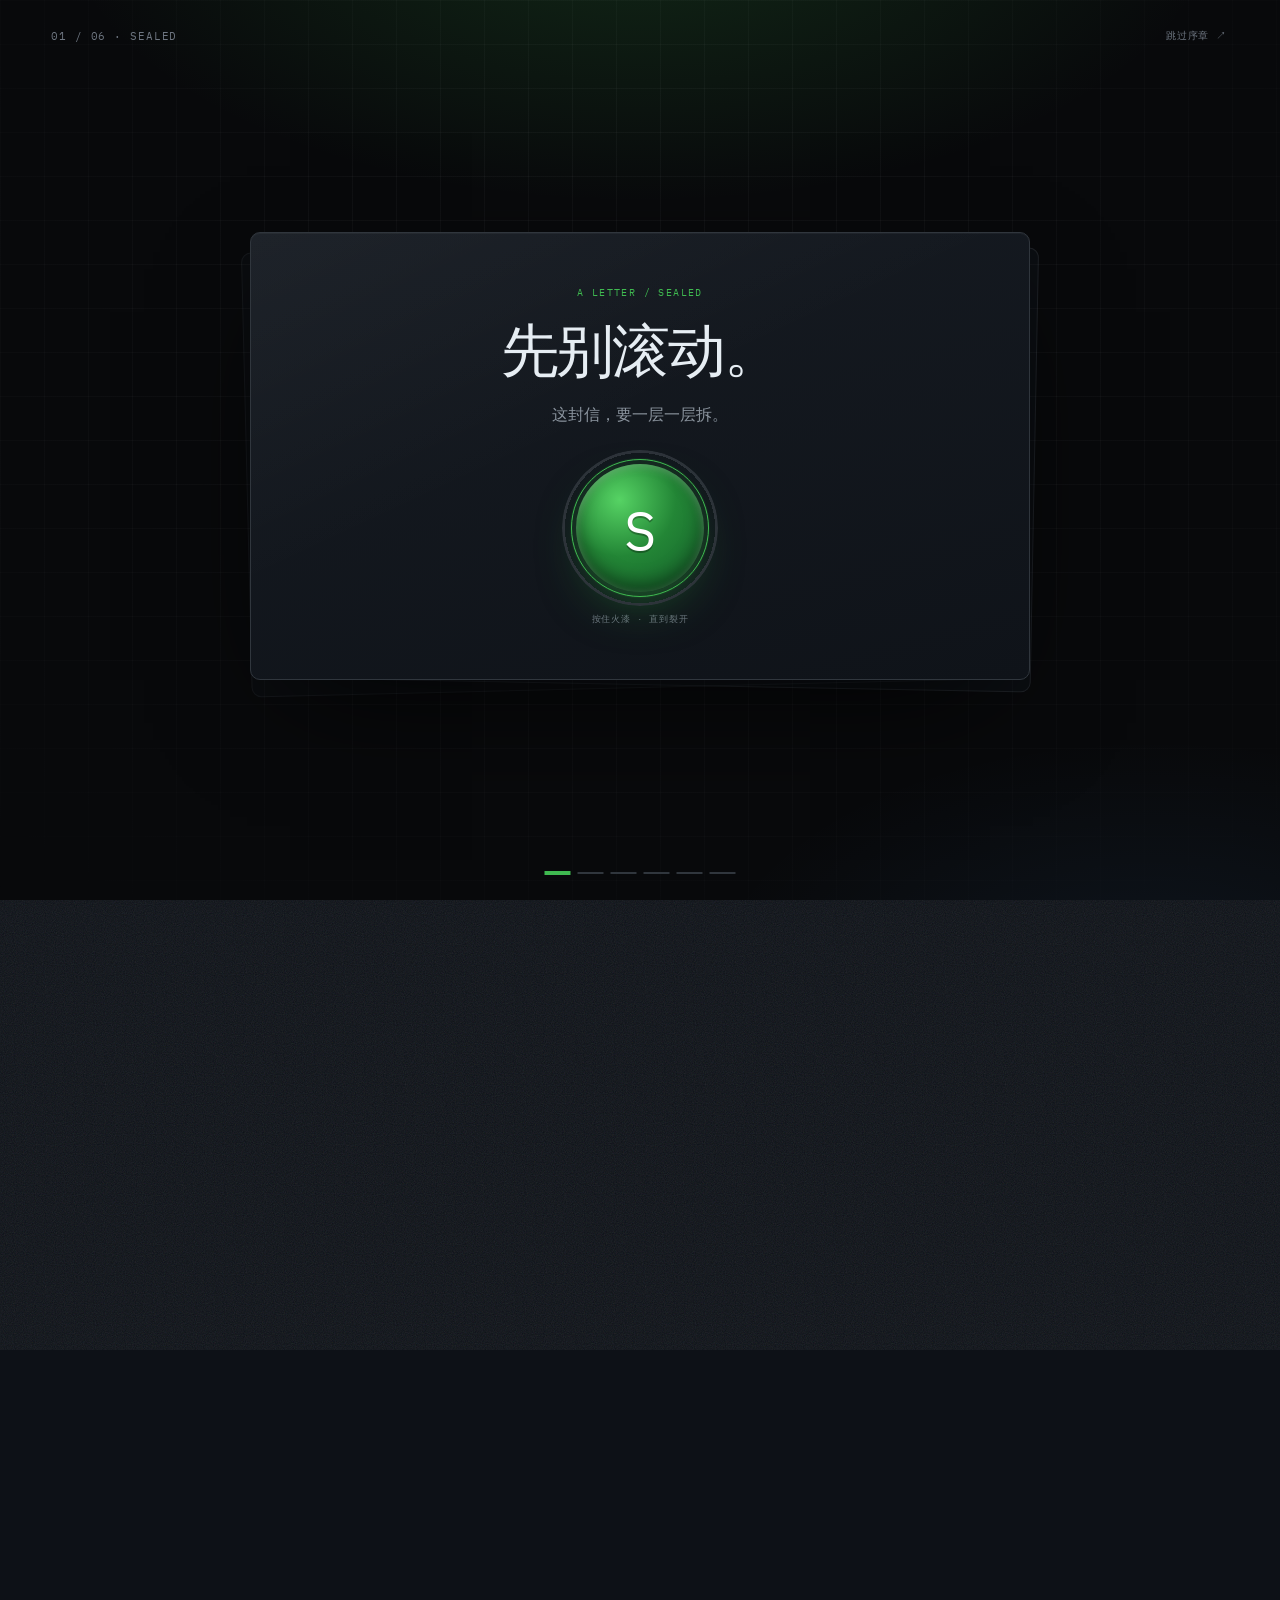
==== commit 10aeacba: "前面加个不滚动的开场" ====
--- a/index.html
+++ b/index.html
@@ -26,9 +26,12 @@
     var saved = localStorage.getItem('fm-theme');
     var dark = window.matchMedia('(prefers-color-scheme: dark)').matches;
     document.documentElement.dataset.theme = saved || 'night';
-    document.documentElement.dataset.letter = localStorage.getItem('fm-letter') === 'open' ? 'open' : 'sealed';
+    var proDone = localStorage.getItem('fm-prologue') === 'done';
+    document.documentElement.dataset.prologue = proDone ? 'done' : 'on';
+    document.documentElement.dataset.letter = (proDone || localStorage.getItem('fm-letter') === 'open') ? 'open' : 'sealed';
   } catch (e) {
     document.documentElement.dataset.theme = 'light';
+    document.documentElement.dataset.prologue = 'on';
     document.documentElement.dataset.letter = 'sealed';
   }
   window.setTimeout(function () {
@@ -38,6 +41,116 @@
 </script>
 </head>
 <body>
+
+<div class="prologue" data-prologue aria-label="序章：一层一层拆开这封信">
+  <div class="prologue__grain" aria-hidden="true"></div>
+
+  <header class="prologue__hud">
+    <span class="mono" data-step-label>01 / 06 · SEALED</span>
+    <button class="prologue__skip mono" type="button" data-skip>跳过序章 ↗</button>
+  </header>
+
+  <div class="prologue__progress" aria-hidden="true">
+    <i class="is-on"></i><i></i><i></i><i></i><i></i><i></i>
+  </div>
+
+  <section class="pro-layer is-active" data-layer="seal">
+    <div class="pro-card pro-card--center">
+      <span class="pro-kicker mono">A LETTER / SEALED</span>
+      <h1 class="pro-title">先别滚动。</h1>
+      <p class="pro-sub">这封信，要一层一层拆。</p>
+      <button class="seal" type="button" data-seal aria-label="按住火漆，拆开这封信">
+        <span class="seal__ring" aria-hidden="true"></span>
+        <span class="seal__s" aria-hidden="true">S</span>
+      </button>
+      <span class="pro-hint mono">按住火漆 · 直到裂开</span>
+    </div>
+  </section>
+
+  <section class="pro-layer" data-layer="pull" hidden>
+    <div class="pro-card pro-card--center">
+      <span class="pro-kicker mono">02 / PULL</span>
+      <h2 class="pro-title">把信纸抽出来。</h2>
+      <div class="pull" data-pull>
+        <div class="pull__paper" data-pull-paper>
+          <span class="mono">FROM SHIRAKAWAFM · UTC+8</span>
+          <p>致打开这个页面的人</p>
+          <small>向上拖动</small>
+        </div>
+        <span class="pull__edge" aria-hidden="true"></span>
+      </div>
+      <button class="pro-next mono" type="button" data-pull-fallback>也可以点这里抽出 ↗</button>
+    </div>
+  </section>
+
+  <section class="pro-layer" data-layer="read" hidden>
+    <div class="pro-card">
+      <span class="pro-kicker mono">03 / READ · PAGE 01</span>
+      <div class="pro-letter">
+        <p class="pro-letter__salute">致打开这个页面的人：</p>
+        <p>你可能不认识我。<strong>没关系。</strong></p>
+        <p>
+          我是 ShirakawaFM。写浏览器扩展、影像工具，
+          和一些没有 deadline 的 Minecraft 模组。
+        </p>
+        <p>多数时候我在做减法：少一个权限，少一层抽象，少一句废话。</p>
+      </div>
+      <div class="pro-actions">
+        <button class="pro-next" type="button" data-next>读第二页 <span aria-hidden="true">↗</span></button>
+      </div>
+    </div>
+  </section>
+
+  <section class="pro-layer" data-layer="choose" hidden>
+    <div class="pro-card">
+      <span class="pro-kicker mono">04 / CHOOSE · PAGE 02</span>
+      <div class="pro-letter">
+        <p>这封信没有目的。</p>
+        <p>不是让你注册、购买或者订阅。只是想让你知道，屏幕另一边有一个具体的人。</p>
+        <p class="pro-letter__ask">散页有很多张。你想先看哪一张？</p>
+      </div>
+      <div class="pro-choices" data-choices>
+        <button type="button" data-choice="work"><span class="mono">01</span> 作品</button>
+        <button type="button" data-choice="writing"><span class="mono">02</span> 写作</button>
+        <button type="button" data-choice="about"><span class="mono">03</span> 关于</button>
+      </div>
+      <p class="pro-response mono" data-response></p>
+      <div class="pro-actions">
+        <button class="pro-next" type="button" data-after-choice hidden>继续 <span aria-hidden="true">↗</span></button>
+      </div>
+    </div>
+  </section>
+
+  <section class="pro-layer" data-layer="play" hidden>
+    <div class="pro-card">
+      <span class="pro-kicker mono">05 / PLAY</span>
+      <h2 class="pro-title pro-title--sm">关掉三个 bug，<br>最后一层才会松开。</h2>
+      <div class="pro-game" data-pro-game>
+        <div class="pro-game__hud mono">
+          <span>CLOSED <strong data-pro-closed>0 / 3</strong></span>
+          <span>NO TELEMETRY</span>
+        </div>
+        <button class="pro-bug" type="button" data-bug hidden aria-label="关闭 bug">×</button>
+      </div>
+      <p class="pro-hint mono" data-pro-game-hint>点掉随机出现的三个 bug</p>
+      <div class="pro-actions">
+        <button class="pro-next" type="button" data-after-game hidden>最后一层 <span aria-hidden="true">↗</span></button>
+      </div>
+    </div>
+  </section>
+
+  <section class="pro-layer" data-layer="end" hidden>
+    <div class="pro-card pro-card--center">
+      <span class="pro-kicker mono">06 / UNSEALED</span>
+      <h2 class="pro-title">信读完了。</h2>
+      <p class="pro-sub">下面是散页：作品、写作、一个游戏、一张刮刮卡。</p>
+      <div class="pro-actions pro-actions--center">
+        <button class="pro-next" type="button" data-enter>拆开最后一层 <span aria-hidden="true">↗</span></button>
+      </div>
+    </div>
+  </section>
+</div>
+
 
 <a class="skip-link" href="#main">跳到正文</a>
 <div class="cursor" aria-hidden="true"></div>
@@ -460,6 +573,7 @@
       <span>© <span data-year>2026</span> ShirakawaFM</span>
       <span>手写 HTML / CSS / JS · 无框架 · 自托管字体</span>
       <span>UTC+8 <span data-clock>--:--:--</span></span>
+      <button class="prologue-replay mono" type="button" data-replay>重读序章</button>
     </div>
   </div>
 </footer>
@@ -476,6 +590,7 @@
   </div>
 </div>
 
+<script src="/assets/js/prologue.js" defer></script>
 <script src="/assets/js/site.js" defer></script>
 <script src="/assets/js/letter.js" defer></script>
 <script src="/assets/js/gh.js" defer></script>
--- a/assets/css/site.css
+++ b/assets/css/site.css
@@ -3693,3 +3693,608 @@
 .palette__list {
   max-height: 60vh;
 }
+
+
+/* ================================================================== */
+/* Prologue: peel the letter layer by layer, no scrolling              */
+/* ================================================================== */
+
+html[data-prologue="on"] {
+  overflow: hidden;
+}
+
+html[data-prologue="on"] body {
+  height: 100svh;
+  overflow: hidden;
+}
+
+.prologue {
+  display: none;
+  position: fixed;
+  inset: 0;
+  z-index: 9999;
+  color: var(--ink);
+  background:
+    radial-gradient(ellipse 70% 50% at 50% -10%, rgba(63, 185, 80, 0.18), transparent 65%),
+    radial-gradient(ellipse 50% 40% at 90% 110%, rgba(88, 166, 255, 0.08), transparent 70%),
+    #08090b;
+  opacity: 1;
+  transition: opacity 0.6s ease;
+}
+
+html[data-prologue="on"] .prologue {
+  display: block;
+}
+
+.prologue.is-gone {
+  opacity: 0;
+  pointer-events: none;
+}
+
+.prologue__grain {
+  position: absolute;
+  inset: 0;
+  background-image:
+    linear-gradient(rgba(240, 246, 252, 0.035) 1px, transparent 1px),
+    linear-gradient(90deg, rgba(240, 246, 252, 0.035) 1px, transparent 1px);
+  background-size: 44px 44px;
+  mask-image: radial-gradient(ellipse 80% 80% at 50% 40%, #000 35%, transparent 100%);
+  pointer-events: none;
+}
+
+.prologue__hud {
+  position: absolute;
+  top: 0;
+  left: 0;
+  right: 0;
+  display: flex;
+  align-items: center;
+  justify-content: space-between;
+  gap: 16px;
+  padding: 22px clamp(20px, 4vw, 54px);
+  z-index: 3;
+}
+
+.prologue__hud .mono {
+  color: var(--faint);
+  letter-spacing: 0.08em;
+}
+
+.prologue__skip {
+  padding: 6px 2px;
+  border-bottom: 1px solid transparent;
+  color: var(--muted);
+  font-size: 10px;
+  transition: color 0.2s ease, border-color 0.2s ease;
+}
+
+.prologue__skip:hover {
+  color: var(--ink);
+  border-color: var(--line-strong);
+}
+
+.prologue__progress {
+  position: absolute;
+  left: 50%;
+  bottom: 26px;
+  z-index: 3;
+  display: flex;
+  gap: 7px;
+  transform: translateX(-50%);
+}
+
+.prologue__progress i {
+  width: 26px;
+  height: 2px;
+  background: var(--line);
+  transition: background-color 0.4s ease, transform 0.4s ease;
+}
+
+.prologue__progress i.is-on {
+  background: var(--accent);
+  transform: scaleY(2);
+}
+
+/* Layers ------------------------------------------------------------ */
+
+.pro-layer {
+  position: absolute;
+  inset: 0;
+  display: grid;
+  place-items: center;
+  padding: 84px clamp(16px, 4vw, 40px) 72px;
+  opacity: 0;
+  transform: translateY(26px) scale(0.985);
+  transition: opacity 0.5s ease, transform 0.7s var(--ease);
+  pointer-events: none;
+}
+
+.pro-layer.is-active {
+  opacity: 1;
+  transform: none;
+  pointer-events: auto;
+}
+
+.pro-layer.is-leaving {
+  opacity: 0;
+  transform: perspective(1500px) rotateY(-9deg) translateX(-4%) scale(0.97);
+  pointer-events: none;
+}
+
+.pro-layer[hidden] {
+  display: none !important;
+}
+
+.pro-card {
+  position: relative;
+  width: min(780px, 100%);
+  padding: clamp(26px, 4.4vw, 52px);
+  border: 1px solid var(--line);
+  border-radius: 10px;
+  background:
+    linear-gradient(155deg, rgba(255, 255, 255, 0.035), transparent 45%),
+    linear-gradient(165deg, #161b22, #0f1319);
+  box-shadow:
+    0 40px 120px -40px rgba(0, 0, 0, 0.9),
+    0 1px 0 rgba(255, 255, 255, 0.04) inset;
+}
+
+.pro-card::before,
+.pro-card::after {
+  content: "";
+  position: absolute;
+  inset: 0;
+  z-index: -1;
+  border: 1px solid var(--line);
+  border-radius: 10px;
+  background: #0f1319;
+}
+
+.pro-card::before {
+  transform: rotate(1.1deg) translate(6px, 7px);
+  opacity: 0.55;
+}
+
+.pro-card::after {
+  transform: rotate(-1.4deg) translate(-5px, 10px);
+  opacity: 0.32;
+}
+
+.pro-card--center {
+  text-align: center;
+}
+
+.pro-kicker {
+  display: block;
+  margin-bottom: 18px;
+  color: var(--accent);
+  font-size: 10px;
+  letter-spacing: 0.14em;
+}
+
+.pro-title {
+  font-family: var(--mono);
+  font-size: clamp(32px, 4.6vw, 58px);
+  font-weight: 500;
+  letter-spacing: -0.04em;
+  line-height: 1.08;
+}
+
+.pro-title--sm {
+  font-size: clamp(26px, 3.2vw, 40px);
+  line-height: 1.2;
+}
+
+.pro-sub {
+  max-width: 36ch;
+  margin: 18px auto 0;
+  color: var(--muted);
+  font-size: clamp(14px, 1.3vw, 16px);
+  line-height: 1.9;
+}
+
+.pro-hint {
+  display: block;
+  margin-top: 20px;
+  color: var(--faint);
+  font-size: 9px;
+  letter-spacing: 0.1em;
+}
+
+/* Seal -------------------------------------------------------------- */
+
+.seal {
+  position: relative;
+  display: grid;
+  place-items: center;
+  width: 128px;
+  height: 128px;
+  margin: 34px auto 0;
+  border-radius: 50%;
+  background:
+    radial-gradient(circle at 34% 28%, #56d364, #238636 45%, #196c2e 80%, #0d3d1a 100%);
+  color: #fff;
+  box-shadow:
+    0 20px 50px -14px rgba(35, 134, 54, 0.65),
+    0 0 0 6px rgba(35, 134, 54, 0.14),
+    inset 0 2px 8px rgba(255, 255, 255, 0.25),
+    inset 0 -8px 18px rgba(0, 0, 0, 0.45);
+  transition: transform 0.3s var(--ease);
+  touch-action: none;
+}
+
+.seal:hover {
+  transform: scale(1.04);
+}
+
+.seal.is-holding {
+  transform: scale(0.97);
+}
+
+.seal__ring {
+  position: absolute;
+  inset: -14px;
+  border-radius: 50%;
+  background: conic-gradient(var(--accent) calc(var(--hold, 0) * 1%), #30363d 0);
+  -webkit-mask: radial-gradient(farthest-side, transparent calc(100% - 3px), #000 calc(100% - 3px));
+  mask: radial-gradient(farthest-side, transparent calc(100% - 3px), #000 calc(100% - 3px));
+  opacity: 0.9;
+}
+
+.seal__s {
+  font-family: var(--mono);
+  font-size: 54px;
+  line-height: 1;
+  transform: translateY(2px);
+  text-shadow: 0 2px 0 rgba(0, 0, 0, 0.3);
+}
+
+.seal.is-broken {
+  animation: proSealBreak 0.7s var(--ease) forwards;
+}
+
+@keyframes proSealBreak {
+  35% {
+    transform: scale(1.16) rotate(6deg);
+  }
+  100% {
+    transform: scale(0.4) rotate(32deg);
+    opacity: 0;
+  }
+}
+
+/* Pull -------------------------------------------------------------- */
+
+.pull {
+  position: relative;
+  width: min(520px, 100%);
+  height: 240px;
+  margin: 26px auto 0;
+  border-bottom: 1px solid var(--line);
+  overflow: hidden;
+  touch-action: none;
+  cursor: grab;
+}
+
+.pull:active {
+  cursor: grabbing;
+}
+
+.pull__paper {
+  position: absolute;
+  left: 50%;
+  bottom: -120px;
+  width: min(420px, 86%);
+  padding: 24px;
+  border: 1px solid var(--line-strong);
+  border-radius: 4px;
+  background: linear-gradient(160deg, #1c2128, #141920);
+  box-shadow: 0 -18px 46px -20px #000;
+  transform: translate(-50%, var(--pull, 0px));
+  transition: transform 0.2s ease;
+  text-align: left;
+}
+
+.pull__paper .mono {
+  color: var(--faint);
+  font-size: 9px;
+}
+
+.pull__paper p {
+  margin-top: 10px;
+  font-family: var(--mono);
+  font-size: clamp(20px, 2.4vw, 30px);
+  letter-spacing: -0.02em;
+}
+
+.pull__paper small {
+  display: block;
+  margin-top: 18px;
+  color: var(--faint);
+  font-size: 10px;
+}
+
+.pull__edge {
+  position: absolute;
+  left: 0;
+  right: 0;
+  bottom: 0;
+  height: 2px;
+  background: linear-gradient(90deg, transparent, var(--accent), transparent);
+  opacity: 0.6;
+}
+
+/* Letter pages ------------------------------------------------------ */
+
+.pro-letter {
+  color: var(--ink-soft);
+  font-size: clamp(16px, 1.35vw, 19px);
+  font-weight: 300;
+  line-height: 2;
+}
+
+.pro-letter p + p {
+  margin-top: 1em;
+}
+
+.pro-letter__salute {
+  margin-bottom: 1.1em;
+  color: var(--ink);
+  font-size: clamp(21px, 2.2vw, 28px);
+}
+
+.pro-letter strong {
+  color: var(--ink);
+  font-weight: 500;
+  background-image: linear-gradient(transparent 66%, rgba(63, 185, 80, 0.3) 66%);
+}
+
+.pro-letter__ask {
+  margin-top: 1.6em !important;
+  color: var(--ink);
+}
+
+.pro-actions {
+  display: flex;
+  justify-content: flex-end;
+  margin-top: 32px;
+}
+
+.pro-actions--center {
+  justify-content: center;
+}
+
+.pro-next {
+  display: inline-flex;
+  align-items: center;
+  gap: 8px;
+  padding: 11px 18px;
+  border: 1px solid #2ea043;
+  border-radius: 6px;
+  background: #238636;
+  color: #fff;
+  font-family: var(--mono);
+  font-size: 12px;
+  transition: background-color 0.2s ease, transform 0.2s ease;
+}
+
+.pro-next:hover {
+  background: #2ea043;
+  transform: translateY(-1px);
+}
+
+.pro-next[hidden] {
+  display: none !important;
+}
+
+.pro-choices {
+  display: grid;
+  grid-template-columns: repeat(3, minmax(0, 1fr));
+  gap: 10px;
+  margin-top: 24px;
+}
+
+.pro-choices button {
+  display: flex;
+  flex-direction: column;
+  align-items: flex-start;
+  gap: 10px;
+  padding: 16px;
+  border: 1px solid var(--line);
+  border-radius: 8px;
+  background: #0f1319;
+  color: var(--ink-soft);
+  font-size: 15px;
+  text-align: left;
+  transition: border-color 0.2s ease, background-color 0.2s ease, transform 0.2s ease;
+}
+
+.pro-choices button .mono {
+  color: var(--faint);
+  font-size: 9px;
+}
+
+.pro-choices button:hover {
+  border-color: var(--accent);
+  transform: translateY(-2px);
+}
+
+.pro-choices button.is-picked {
+  border-color: var(--accent);
+  background: var(--accent-wash);
+  color: var(--ink);
+}
+
+.pro-response {
+  min-height: 22px;
+  margin-top: 16px;
+  color: var(--accent);
+  font-size: 11px;
+}
+
+/* Mini game --------------------------------------------------------- */
+
+.pro-game {
+  position: relative;
+  height: 250px;
+  margin-top: 24px;
+  border: 1px solid var(--line);
+  border-radius: 8px;
+  background-color: #0b0e13;
+  background-image:
+    linear-gradient(rgba(240, 246, 252, 0.045) 1px, transparent 1px),
+    linear-gradient(90deg, rgba(240, 246, 252, 0.045) 1px, transparent 1px);
+  background-size: 40px 40px;
+  overflow: hidden;
+}
+
+.pro-game__hud {
+  display: flex;
+  justify-content: space-between;
+  gap: 12px;
+  padding: 10px 14px;
+  border-bottom: 1px solid var(--line);
+  color: var(--faint);
+}
+
+.pro-game__hud strong {
+  color: var(--ink);
+  font-weight: 500;
+}
+
+.pro-bug {
+  position: absolute;
+  width: 48px;
+  height: 48px;
+  border-radius: 50%;
+  background: radial-gradient(circle at 35% 30%, #ff7b72, #da3633 55%, #8e1519);
+  color: #fff;
+  font-family: var(--mono);
+  font-size: 20px;
+  line-height: 1;
+  box-shadow: 0 8px 20px -6px rgba(248, 81, 73, 0.65);
+  animation: proBugIn 0.22s var(--ease);
+  z-index: 2;
+}
+
+.pro-bug[hidden] {
+  display: none !important;
+}
+
+@keyframes proBugIn {
+  from {
+    transform: scale(0.4);
+    opacity: 0;
+  }
+}
+
+/* End --------------------------------------------------------------- */
+
+.prologue__grain,
+.pro-layer {
+  -webkit-user-select: none;
+  user-select: none;
+}
+
+@media (max-width: 640px) {
+  .pro-layer {
+    padding: 74px 14px 62px;
+  }
+
+  .pro-card {
+    padding: 24px 18px;
+  }
+
+  .pro-title {
+    font-size: 34px;
+  }
+
+  .seal {
+    width: 108px;
+    height: 108px;
+  }
+
+  .seal__s {
+    font-size: 44px;
+  }
+
+  .pro-choices {
+    grid-template-columns: 1fr;
+  }
+
+  .pro-choices button {
+    flex-direction: row;
+    align-items: center;
+    gap: 12px;
+    padding: 13px 14px;
+  }
+
+  .pro-actions {
+    justify-content: stretch;
+  }
+
+  .pro-next {
+    justify-content: center;
+    width: 100%;
+  }
+
+  .pro-game {
+    height: 220px;
+  }
+
+  .prologue__progress i {
+    width: 18px;
+  }
+}
+
+@media (prefers-reduced-motion: reduce) {
+  .pro-layer,
+  .pro-card,
+  .seal,
+  .pull__paper,
+  .pro-bug {
+    transition-duration: 0.01ms !important;
+    animation-duration: 0.01ms !important;
+  }
+}
+
+
+/* prologue fixes */
+.prologue[hidden] {
+  display: none !important;
+}
+
+.pull {
+  height: 300px;
+}
+
+.pull__paper {
+  top: 74px;
+  bottom: auto;
+}
+
+[data-pull-fallback] {
+  display: flex;
+  width: max-content;
+  margin: 20px auto 0;
+}
+
+.pro-card .pro-actions + .pro-next,
+.pro-card .pro-next:not(.pro-actions .pro-next) {
+  margin-left: auto;
+  margin-right: auto;
+}
+
+
+.prologue-replay {
+  padding: 0;
+  border-bottom: 1px dashed var(--line-strong);
+  color: var(--faint);
+  font-size: 9px;
+  letter-spacing: 0.06em;
+}
+
+.prologue-replay:hover {
+  color: var(--accent);
+  border-color: var(--accent);
+}
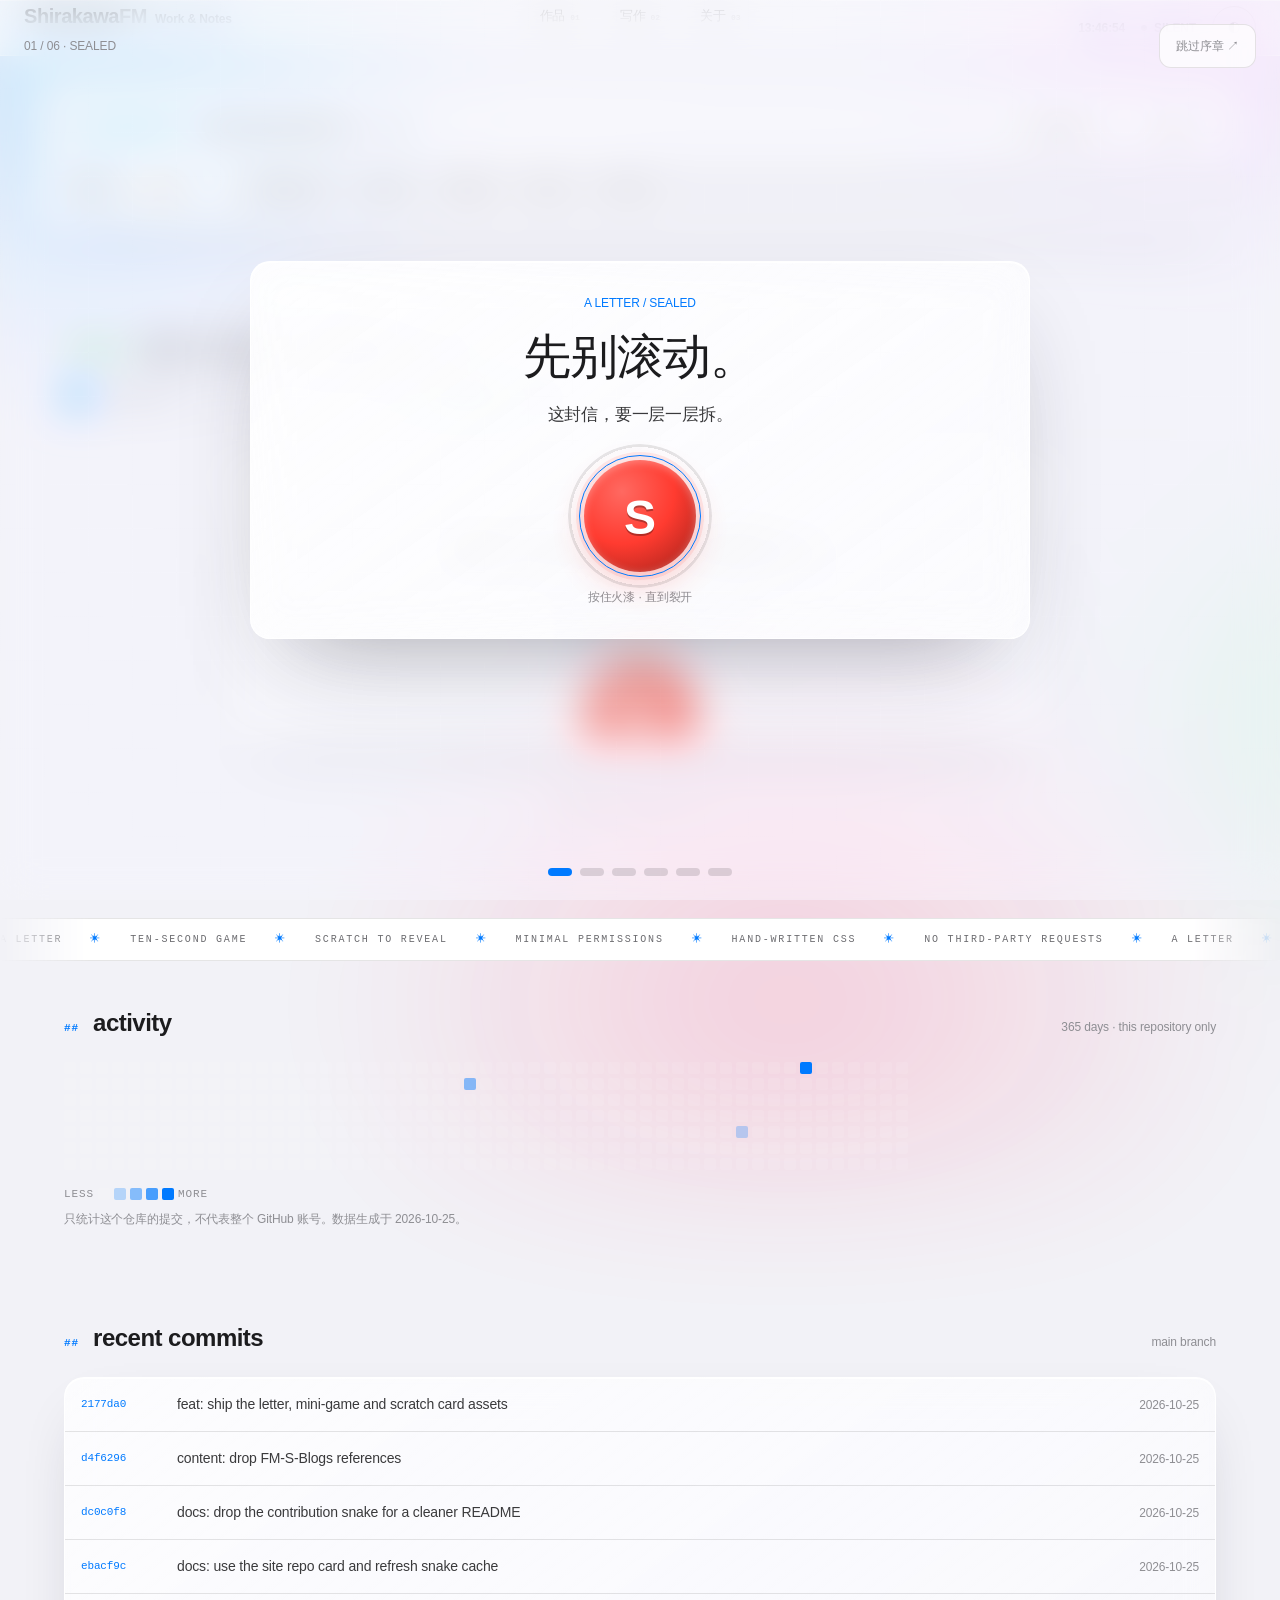
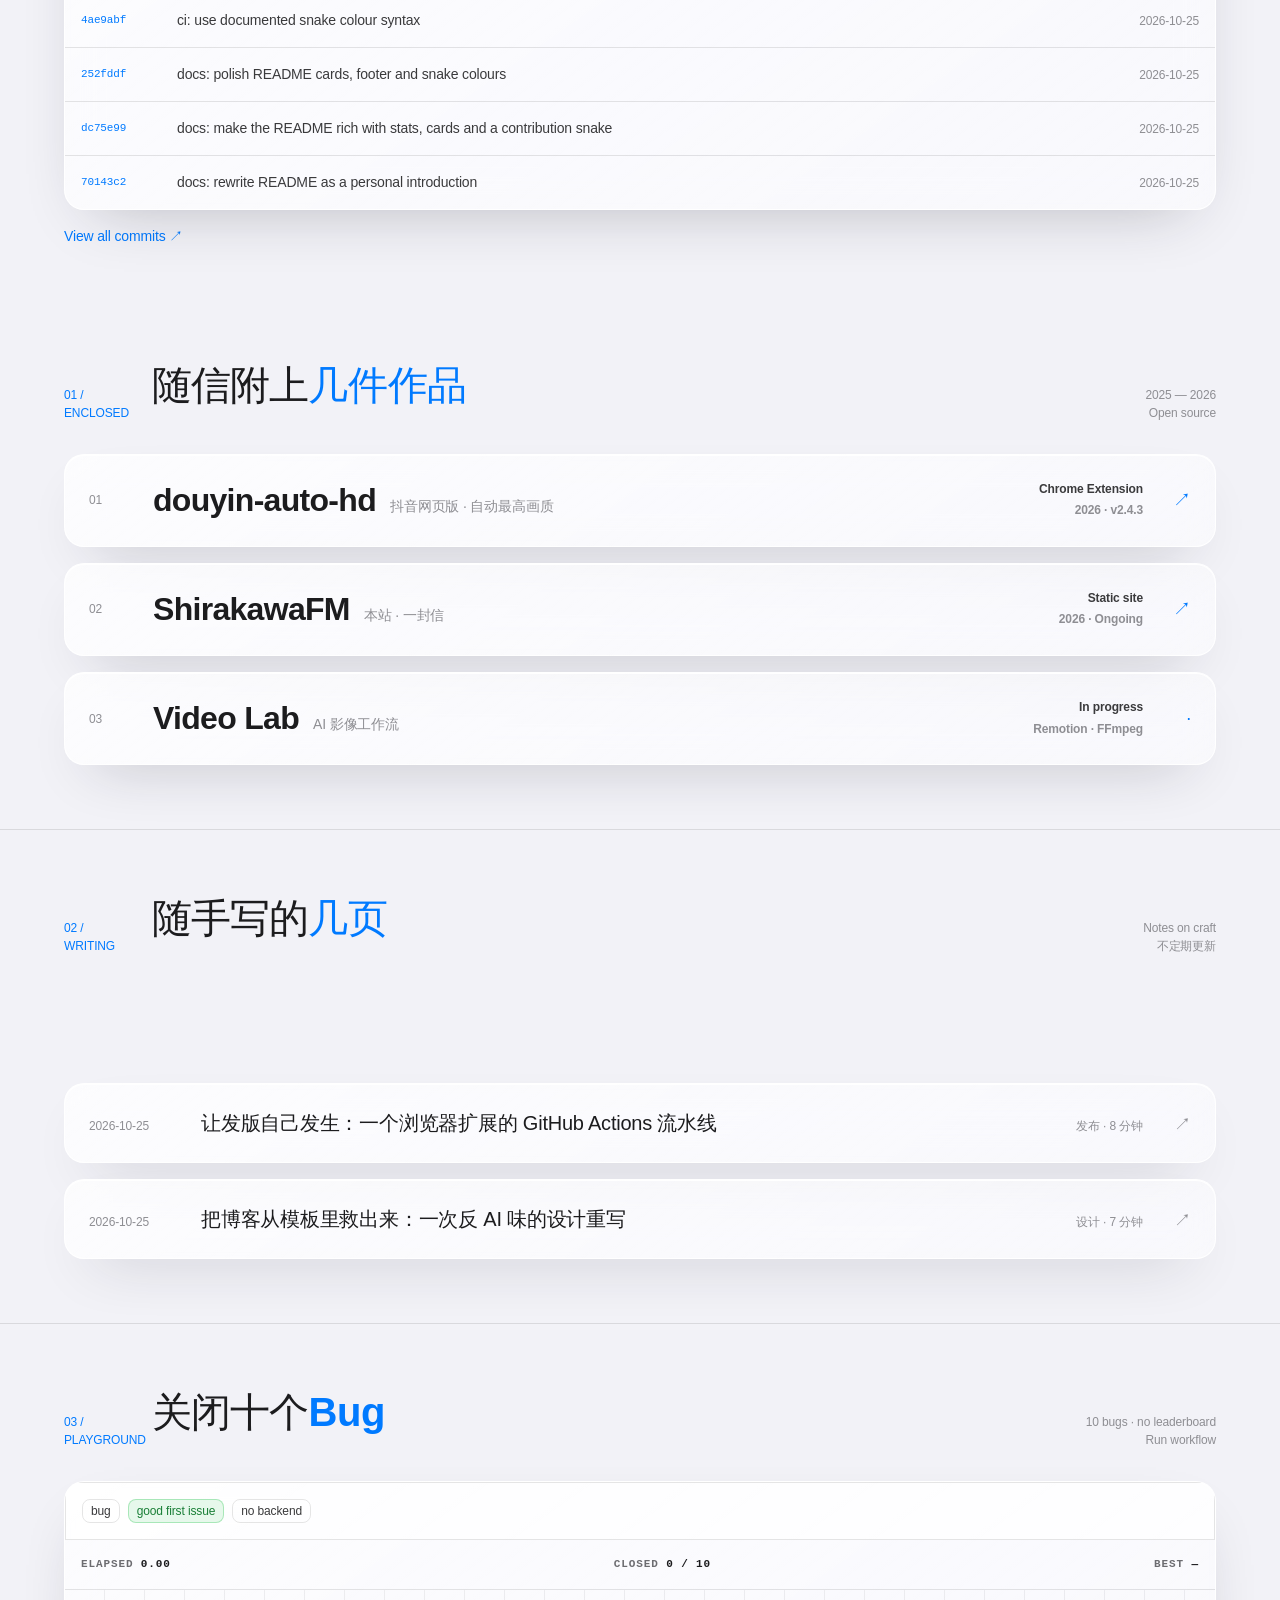
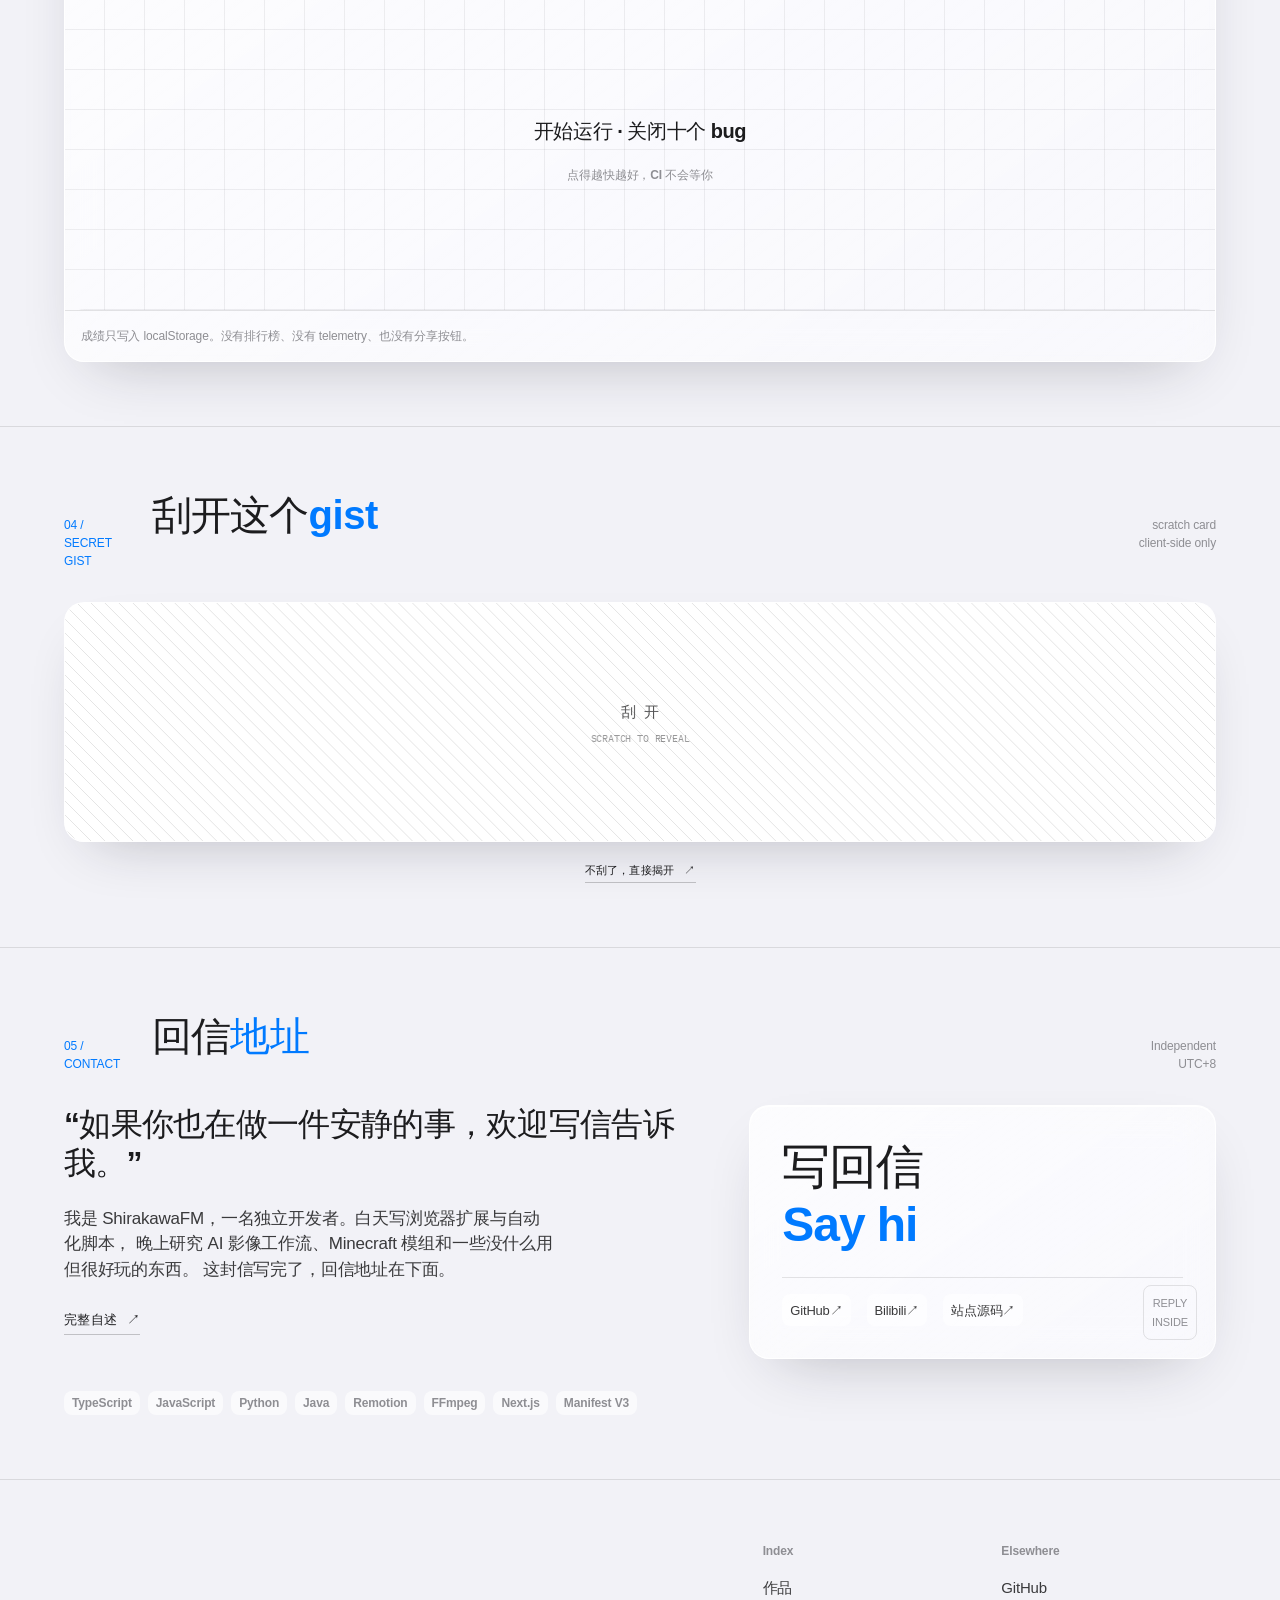
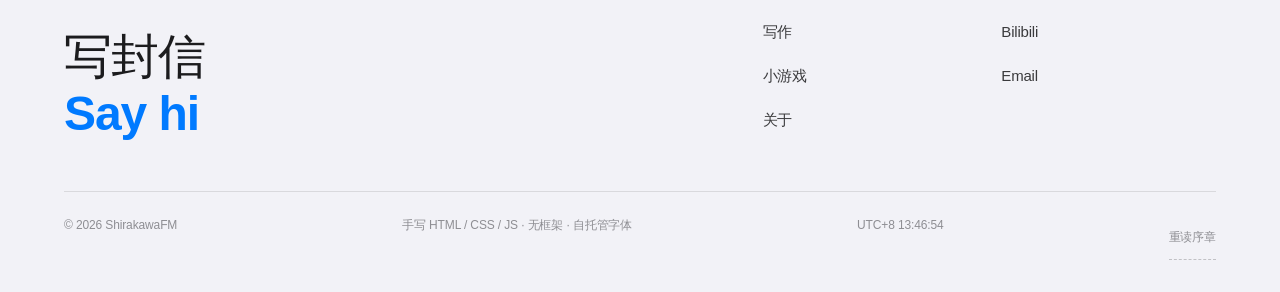
==== commit f53f3187: "照 apple 那套重做一版" ====
--- a/index.html
+++ b/index.html
@@ -1,5 +1,5 @@
 <!DOCTYPE html>
-<html lang="zh-CN" data-theme="night">
+<html lang="zh-CN" data-theme="light">
 <head>
 <meta charset="utf-8">
 <meta name="viewport" content="width=device-width, initial-scale=1">
@@ -25,7 +25,7 @@
   try {
     var saved = localStorage.getItem('fm-theme');
     var dark = window.matchMedia('(prefers-color-scheme: dark)').matches;
-    document.documentElement.dataset.theme = saved || 'night';
+    document.documentElement.dataset.theme = saved || 'light';
     var proDone = localStorage.getItem('fm-prologue') === 'done';
     document.documentElement.dataset.prologue = proDone ? 'done' : 'on';
     document.documentElement.dataset.letter = (proDone || localStorage.getItem('fm-letter') === 'open') ? 'open' : 'sealed';
@@ -39,6 +39,7 @@
   }, 1800);
 })();
 </script>
+<link rel="stylesheet" href="/assets/css/apple-ui.css">
 </head>
 <body>
 
--- a/assets/css/site.css
+++ b/assets/css/site.css
@@ -4298,3 +4298,989 @@
   color: var(--accent);
   border-color: var(--accent);
 }
+
+
+/* ================================================================== */
+/* iOS glass skin: PingFang bold, squircle-ish radii, frosted panels   */
+/* ================================================================== */
+
+:root,
+[data-theme="night"] {
+  color-scheme: dark;
+  --sans: "PingFang SC", "PingFang TC", "SF Pro Display", -apple-system,
+    BlinkMacSystemFont, "Segoe UI", "Microsoft YaHei", "Noto Sans SC", sans-serif;
+  --mono: "SF Mono", ui-monospace, "SFMono-Regular", "Cascadia Code", Consolas,
+    "PingFang SC", monospace;
+  --paper: #06070b;
+  --paper-2: #0c0e15;
+  --ink: #f5f5f7;
+  --ink-soft: #d2d2d7;
+  --muted: #98989f;
+  --faint: #6e6e73;
+  --line: rgba(255, 255, 255, 0.13);
+  --line-strong: rgba(255, 255, 255, 0.26);
+  --accent: #0a84ff;
+  --accent-ink: #ffffff;
+  --accent-wash: rgba(10, 132, 255, 0.16);
+  --selection: rgba(10, 132, 255, 0.32);
+  --glass: linear-gradient(145deg, rgba(255, 255, 255, 0.16), rgba(255, 255, 255, 0.045));
+  --glass-border: rgba(255, 255, 255, 0.18);
+  --glass-shadow: 0 26px 70px -28px rgba(0, 0, 0, 0.8), inset 0 1px 0 rgba(255, 255, 255, 0.3),
+    inset 0 -1px 0 rgba(255, 255, 255, 0.05);
+}
+
+[data-theme="light"] {
+  color-scheme: light;
+  --paper: #f2f2f7;
+  --paper-2: #ffffff;
+  --ink: #1c1c1e;
+  --ink-soft: #3a3a3c;
+  --muted: #6c6c70;
+  --faint: #8e8e93;
+  --line: rgba(60, 60, 67, 0.16);
+  --line-strong: rgba(60, 60, 67, 0.3);
+  --accent: #007aff;
+  --accent-ink: #ffffff;
+  --accent-wash: rgba(0, 122, 255, 0.12);
+  --selection: rgba(0, 122, 255, 0.22);
+  --glass: linear-gradient(145deg, rgba(255, 255, 255, 0.72), rgba(255, 255, 255, 0.42));
+  --glass-border: rgba(255, 255, 255, 0.75);
+  --glass-shadow: 0 24px 60px -30px rgba(30, 30, 45, 0.35), inset 0 1px 0 rgba(255, 255, 255, 0.9);
+}
+
+html {
+  background: var(--paper);
+}
+
+body {
+  background: transparent;
+  font-family: var(--sans);
+  font-weight: 500;
+  letter-spacing: -0.01em;
+}
+
+body::before {
+  content: "";
+  position: fixed;
+  inset: -22vmax;
+  z-index: -2;
+  pointer-events: none;
+  background:
+    radial-gradient(34% 34% at 18% 22%, rgba(10, 132, 255, 0.55), transparent 66%),
+    radial-gradient(30% 30% at 82% 16%, rgba(191, 90, 242, 0.42), transparent 66%),
+    radial-gradient(38% 38% at 58% 88%, rgba(255, 55, 95, 0.34), transparent 66%),
+    radial-gradient(26% 26% at 92% 68%, rgba(48, 209, 88, 0.22), transparent 66%);
+  filter: blur(70px) saturate(140%);
+  animation: aurora 28s ease-in-out infinite alternate;
+}
+
+[data-theme="light"] body::before {
+  background:
+    radial-gradient(34% 34% at 18% 22%, rgba(10, 132, 255, 0.34), transparent 66%),
+    radial-gradient(30% 30% at 82% 16%, rgba(191, 90, 242, 0.24), transparent 66%),
+    radial-gradient(38% 38% at 58% 88%, rgba(255, 55, 95, 0.2), transparent 66%),
+    radial-gradient(26% 26% at 92% 68%, rgba(48, 209, 88, 0.16), transparent 66%);
+}
+
+@keyframes aurora {
+  0% {
+    transform: translate3d(-3%, -2%, 0) scale(1) rotate(0deg);
+  }
+  50% {
+    transform: translate3d(3%, 2%, 0) scale(1.08) rotate(4deg);
+  }
+  100% {
+    transform: translate3d(-2%, 3%, 0) scale(1.04) rotate(-3deg);
+  }
+}
+
+body::after {
+  opacity: 0.02;
+}
+
+h1,
+h2,
+h3,
+.pro-title,
+.section__title,
+.issue-head h1,
+.work__title,
+.letter-body__salutation,
+.reply__quote,
+.reply__mail,
+.letter-body__name,
+.game__final,
+.pro-letter__salute {
+  font-family: var(--sans);
+  font-weight: 700;
+  font-style: normal;
+  letter-spacing: -0.035em;
+}
+
+/* Frosted surface --------------------------------------------------- */
+
+.site-header,
+.gh-shell,
+.letter-body,
+.envelope,
+.game,
+.scratch,
+.reply__card,
+.commit-list,
+.palette__box,
+.pro-card,
+.work,
+.write,
+.letter-body__ps,
+.issue-comment textarea,
+.game__labels,
+.gh-tabs {
+  background: var(--glass);
+  -webkit-backdrop-filter: blur(28px) saturate(180%);
+  backdrop-filter: blur(28px) saturate(180%);
+  border: 1px solid var(--glass-border);
+  border-radius: 28px;
+  box-shadow: var(--glass-shadow);
+  corner-shape: squircle;
+}
+
+.work,
+.write {
+  border-radius: 22px;
+}
+
+/* Header as a floating pill ----------------------------------------- */
+
+.site-header {
+  left: 14px;
+  right: 14px;
+  width: auto;
+  height: 56px;
+  top: 12px;
+  padding: 0 18px;
+  border-radius: 22px;
+  border-bottom: 1px solid var(--glass-border);
+  box-shadow: 0 18px 50px -26px rgba(0, 0, 0, 0.7),
+    inset 0 1px 0 rgba(255, 255, 255, 0.32);
+}
+
+.brand__mark {
+  font-family: var(--sans);
+  font-weight: 700;
+  font-size: 18px;
+  letter-spacing: -0.03em;
+}
+
+.brand__mark em {
+  color: var(--accent);
+}
+
+.brand__sub,
+.clock,
+.tool-btn,
+.nav a {
+  font-family: var(--mono);
+  font-weight: 600;
+}
+
+.nav a {
+  border-radius: 999px;
+  padding: 5px 10px;
+}
+
+.nav a:hover {
+  background: rgba(255, 255, 255, 0.1);
+}
+
+/* Repo bar + segmented tabs ----------------------------------------- */
+
+.gh-shell {
+  margin: 88px auto 0;
+  width: min(1240px, calc(100% - 40px));
+  border-bottom: 1px solid var(--glass-border);
+  overflow: hidden;
+}
+
+.gh-repo {
+  padding: 18px 22px 0;
+}
+
+.gh-repo__id {
+  font-family: var(--sans);
+  font-weight: 600;
+  font-size: 16px;
+}
+
+.gh-repo__id strong {
+  font-weight: 700;
+}
+
+.gh-repo__id a {
+  color: var(--accent);
+}
+
+.gh-tabs {
+  gap: 4px;
+  margin: 14px 14px 14px;
+  padding: 4px;
+  border-radius: 16px;
+  box-shadow: none;
+  background: rgba(255, 255, 255, 0.08);
+  border: 1px solid var(--glass-border);
+  -webkit-backdrop-filter: blur(20px);
+  backdrop-filter: blur(20px);
+}
+
+.gh-tabs a {
+  padding: 7px 13px;
+  border: 0;
+  border-radius: 12px;
+  font-family: var(--sans);
+  font-weight: 600;
+  font-size: 12.5px;
+}
+
+.gh-tabs a:hover {
+  background: rgba(255, 255, 255, 0.1);
+  border: 0;
+}
+
+.gh-tabs a.is-active {
+  background: rgba(255, 255, 255, 0.2);
+  box-shadow: 0 1px 3px rgba(0, 0, 0, 0.35);
+  border: 0;
+  color: var(--ink);
+}
+
+.gh-badge {
+  background: rgba(255, 255, 255, 0.18);
+}
+
+.gh-btn {
+  border-radius: 999px;
+  border-color: var(--glass-border);
+  background: rgba(255, 255, 255, 0.12);
+  color: var(--ink);
+  font-family: var(--sans);
+  font-weight: 600;
+  -webkit-backdrop-filter: blur(18px);
+  backdrop-filter: blur(18px);
+}
+
+.gh-btn--green {
+  background: var(--accent);
+  border-color: transparent;
+}
+
+/* Letter / issue ---------------------------------------------------- */
+
+.letter {
+  padding-top: 26px;
+}
+
+html[data-letter="sealed"] .letter {
+  min-height: calc(100svh - 220px);
+}
+
+.issue-head {
+  border-bottom: 1px solid var(--line);
+}
+
+.issue-head h1 {
+  font-size: clamp(28px, 3.4vw, 42px);
+}
+
+.issue-state {
+  background: rgba(48, 209, 88, 0.22);
+  border: 1px solid rgba(48, 209, 88, 0.5);
+  color: #d7ffe0;
+  -webkit-backdrop-filter: blur(10px);
+  backdrop-filter: blur(10px);
+  border-radius: 999px;
+}
+
+.issue-state svg {
+  fill: currentColor;
+}
+
+.issue-head.is-closed .issue-state {
+  background: rgba(191, 90, 242, 0.28);
+  border-color: rgba(191, 90, 242, 0.55);
+}
+
+.avatar {
+  background: linear-gradient(135deg, #0a84ff, #5e5ce6);
+  border-radius: 50%;
+}
+
+.label {
+  border-radius: 999px;
+  font-family: var(--sans);
+  font-weight: 600;
+}
+
+.label--green {
+  border-color: rgba(48, 209, 88, 0.45);
+  background: rgba(48, 209, 88, 0.14);
+  color: #9ff5b0;
+}
+
+.envelope {
+  border-radius: 32px;
+  overflow: hidden;
+  transform: none;
+}
+
+.envelope__flap {
+  background: linear-gradient(180deg, rgba(255, 255, 255, 0.14), rgba(255, 255, 255, 0.03));
+  border-radius: 28px 28px 0 0;
+  filter: none;
+}
+
+.wax {
+  background: radial-gradient(circle at 34% 28%, #ff8a9a, #ff375f 45%, #b8002e 85%);
+  box-shadow:
+    0 18px 40px -12px rgba(255, 55, 95, 0.55),
+    0 0 0 5px rgba(255, 55, 95, 0.16),
+    inset 0 2px 8px rgba(255, 255, 255, 0.35),
+    inset 0 -8px 18px rgba(90, 0, 20, 0.5);
+}
+
+.wax__label {
+  color: #ff8a9a;
+}
+
+.letter-body {
+  border-radius: 32px;
+}
+
+.letter-body__ps {
+  border-left: 2px solid var(--accent);
+  background: rgba(10, 132, 255, 0.14);
+  border-radius: 16px;
+}
+
+.letter-body strong {
+  background-image: linear-gradient(transparent 68%, rgba(10, 132, 255, 0.35) 68%);
+}
+
+.letter-body__name {
+  font-style: normal;
+  font-weight: 700;
+  transform: rotate(-2deg);
+}
+
+.stamp {
+  border-radius: 14px;
+  border-color: var(--line-strong);
+}
+
+.issue-foot,
+.issue-comment {
+  border-top-color: var(--line);
+}
+
+.reactions button {
+  border-radius: 999px;
+  background: rgba(255, 255, 255, 0.1);
+  border-color: var(--glass-border);
+  -webkit-backdrop-filter: blur(12px);
+  backdrop-filter: blur(12px);
+}
+
+.reactions button.is-active {
+  background: rgba(10, 132, 255, 0.22);
+  border-color: rgba(10, 132, 255, 0.5);
+}
+
+.issue-comment textarea {
+  border-radius: 16px;
+  background: rgba(255, 255, 255, 0.08);
+  border-color: var(--glass-border);
+}
+
+/* Sections, cards, lists -------------------------------------------- */
+
+.section {
+  padding: clamp(48px, 7vw, 90px) 0;
+}
+
+.section__title {
+  font-family: var(--sans);
+  font-weight: 700;
+  letter-spacing: -0.04em;
+}
+
+.section__title em {
+  font-family: var(--sans);
+  font-style: normal;
+  color: var(--accent);
+}
+
+.section__index {
+  color: var(--accent);
+  font-weight: 600;
+}
+
+.work-list {
+  border-top: 0;
+  gap: 10px;
+  display: flex;
+  flex-direction: column;
+}
+
+.work {
+  border-bottom: 0;
+  padding: 20px 22px;
+  border-radius: 24px;
+  transition: transform 0.35s var(--ease), background-color 0.35s ease;
+}
+
+.work:hover {
+  transform: translateY(-3px);
+  background: rgba(255, 255, 255, 0.16);
+}
+
+.work__title {
+  font-weight: 700;
+}
+
+.work__meta {
+  font-family: var(--sans);
+  font-weight: 600;
+}
+
+.write-list {
+  border-top: 0;
+  gap: 8px;
+  display: flex;
+  flex-direction: column;
+}
+
+.write {
+  border-bottom: 0;
+  padding: 18px 22px;
+  border-radius: 22px;
+}
+
+.write:hover {
+  background: rgba(255, 255, 255, 0.16);
+}
+
+.write__title {
+  font-weight: 600;
+}
+
+/* Activity / commits ------------------------------------------------ */
+
+.gh-panel {
+  border-bottom: 0;
+  padding: clamp(32px, 5vw, 58px) 0;
+}
+
+.gh-panel__head h2 {
+  font-family: var(--sans);
+  font-weight: 700;
+}
+
+.gh-panel__head h2 .mono {
+  color: var(--accent);
+}
+
+.contrib__cell {
+  border-radius: 3px;
+  outline: none;
+  box-shadow: inset 0 0 0 1px rgba(255, 255, 255, 0.08);
+}
+
+.contrib__cell.l0 {
+  background: rgba(255, 255, 255, 0.1);
+}
+
+.contrib__cell.l1 {
+  background: rgba(10, 132, 255, 0.35);
+}
+.contrib__cell.l2 {
+  background: rgba(10, 132, 255, 0.55);
+}
+.contrib__cell.l3 {
+  background: rgba(10, 132, 255, 0.75);
+}
+.contrib__cell.l4 {
+  background: #0a84ff;
+}
+
+.commit-list {
+  border: 1px solid var(--glass-border);
+  border-radius: 24px;
+  overflow: hidden;
+}
+
+.commit-list a {
+  background: transparent;
+  border-radius: 0;
+  font-family: var(--sans);
+  font-weight: 500;
+}
+
+.commit-list a:hover {
+  background: rgba(255, 255, 255, 0.1);
+}
+
+.commit-list code {
+  color: var(--accent);
+  font-family: var(--mono);
+}
+
+.commit-list time {
+  font-family: var(--mono);
+}
+
+/* Game + scratch ---------------------------------------------------- */
+
+.game,
+.scratch {
+  border-radius: 30px;
+  border: 1px solid var(--glass-border);
+  overflow: hidden;
+}
+
+.game__labels {
+  background: transparent;
+  border-bottom: 1px solid var(--line);
+  border-radius: 0;
+  box-shadow: none;
+  backdrop-filter: none;
+}
+
+.game__hud {
+  border-bottom: 1px solid var(--line);
+  font-family: var(--sans);
+  font-weight: 600;
+}
+
+.game__stage {
+  background-color: transparent;
+  background-image:
+    linear-gradient(rgba(255, 255, 255, 0.05) 1px, transparent 1px),
+    linear-gradient(90deg, rgba(255, 255, 255, 0.05) 1px, transparent 1px);
+  border-radius: 0 0 30px 30px;
+}
+
+.game__start {
+  font-family: var(--sans);
+  font-weight: 700;
+  letter-spacing: -0.02em;
+}
+
+.game__dot {
+  background: radial-gradient(circle at 35% 30%, #ff8a9a, #ff375f 55%, #b8002e);
+  box-shadow: 0 10px 30px -8px rgba(255, 55, 95, 0.65);
+}
+
+.game__final {
+  font-weight: 700;
+}
+
+.scratch {
+  border-radius: 30px;
+}
+
+.scratch__message em {
+  font-family: var(--sans);
+  font-style: normal;
+  font-weight: 700;
+  color: var(--accent);
+}
+
+.scratch__message em {
+  font-size: 0.95em;
+}
+
+/* Reply ------------------------------------------------------------- */
+
+.reply__card {
+  border-radius: 32px;
+}
+
+.reply__mail {
+  font-weight: 700;
+}
+
+.reply__mail em {
+  font-style: normal;
+  color: var(--accent);
+}
+
+.reply__links a {
+  border-radius: 999px;
+  padding: 4px 10px;
+  background: rgba(255, 255, 255, 0.08);
+}
+
+.stack li {
+  border-radius: 999px;
+  background: rgba(255, 255, 255, 0.08);
+  border-color: var(--glass-border);
+  font-family: var(--sans);
+  font-weight: 600;
+}
+
+/* Prologue glass ---------------------------------------------------- */
+
+.prologue {
+  background:
+    radial-gradient(60% 50% at 50% -10%, rgba(10, 132, 255, 0.22), transparent 65%),
+    radial-gradient(50% 40% at 90% 110%, rgba(191, 90, 242, 0.16), transparent 70%),
+    rgba(3, 5, 9, 0.55);
+  -webkit-backdrop-filter: blur(36px) saturate(160%);
+  backdrop-filter: blur(36px) saturate(160%);
+}
+
+[data-theme="light"] .prologue {
+  background:
+    radial-gradient(60% 50% at 50% -10%, rgba(10, 132, 255, 0.16), transparent 65%),
+    radial-gradient(50% 40% at 90% 110%, rgba(191, 90, 242, 0.12), transparent 70%),
+    rgba(245, 245, 250, 0.55);
+}
+
+.prologue__grain {
+  opacity: 0.6;
+}
+
+.pro-card {
+  border-radius: 34px;
+  background: linear-gradient(145deg, rgba(255, 255, 255, 0.16), rgba(255, 255, 255, 0.04));
+  border: 1px solid rgba(255, 255, 255, 0.22);
+  box-shadow:
+    0 40px 120px -36px rgba(0, 0, 0, 0.85),
+    inset 0 1px 0 rgba(255, 255, 255, 0.36);
+  -webkit-backdrop-filter: blur(34px) saturate(180%);
+  backdrop-filter: blur(34px) saturate(180%);
+  corner-shape: squircle;
+}
+
+.pro-card::before,
+.pro-card::after {
+  border-radius: 34px;
+  background: rgba(255, 255, 255, 0.06);
+  border-color: rgba(255, 255, 255, 0.12);
+  -webkit-backdrop-filter: blur(10px);
+  backdrop-filter: blur(10px);
+}
+
+.pro-title {
+  font-family: var(--sans);
+  font-weight: 700;
+  letter-spacing: -0.045em;
+}
+
+.pro-kicker {
+  font-family: var(--mono);
+  font-weight: 600;
+  color: var(--accent);
+}
+
+.pro-sub,
+.pro-letter {
+  font-family: var(--sans);
+  font-weight: 500;
+}
+
+.pro-letter strong {
+  font-weight: 700;
+  background-image: linear-gradient(transparent 66%, rgba(10, 132, 255, 0.35) 66%);
+}
+
+.pro-next {
+  border-radius: 999px;
+  background: var(--accent);
+  border-color: transparent;
+  font-family: var(--sans);
+  font-weight: 700;
+  box-shadow: 0 10px 26px -10px rgba(10, 132, 255, 0.8);
+}
+
+.pro-next:hover {
+  background: #2891ff;
+}
+
+.pro-choices button {
+  border-radius: 20px;
+  background: rgba(255, 255, 255, 0.08);
+  border-color: rgba(255, 255, 255, 0.16);
+  font-family: var(--sans);
+  font-weight: 600;
+  -webkit-backdrop-filter: blur(16px);
+  backdrop-filter: blur(16px);
+}
+
+.pro-choices button:hover,
+.pro-choices button.is-picked {
+  border-color: rgba(10, 132, 255, 0.7);
+  background: rgba(10, 132, 255, 0.2);
+}
+
+.pro-response {
+  color: #7ab8ff;
+  font-family: var(--sans);
+  font-weight: 600;
+}
+
+.pro-game {
+  border-radius: 22px;
+  border-color: rgba(255, 255, 255, 0.16);
+  background-color: rgba(0, 0, 0, 0.18);
+  -webkit-backdrop-filter: blur(12px);
+  backdrop-filter: blur(12px);
+}
+
+.pro-bug {
+  background: radial-gradient(circle at 35% 30%, #ff8a9a, #ff375f 55%, #b8002e);
+  box-shadow: 0 10px 26px -8px rgba(255, 55, 95, 0.65);
+}
+
+.seal {
+  background: radial-gradient(circle at 34% 28%, #ff8a9a, #ff375f 45%, #b8002e 85%);
+  box-shadow:
+    0 22px 55px -14px rgba(255, 55, 95, 0.6),
+    0 0 0 6px rgba(255, 55, 95, 0.14),
+    inset 0 2px 8px rgba(255, 255, 255, 0.35),
+    inset 0 -8px 18px rgba(90, 0, 20, 0.5);
+}
+
+.seal__ring {
+  background: conic-gradient(#0a84ff calc(var(--hold, 0) * 1%), rgba(255, 255, 255, 0.16) 0);
+}
+
+.seal__s {
+  font-family: var(--sans);
+  font-weight: 700;
+}
+
+.pull__paper {
+  border-radius: 20px;
+  background: linear-gradient(160deg, rgba(255, 255, 255, 0.14), rgba(255, 255, 255, 0.04));
+  border-color: rgba(255, 255, 255, 0.22);
+  -webkit-backdrop-filter: blur(18px);
+  backdrop-filter: blur(18px);
+  font-family: var(--sans);
+}
+
+.pull__paper p {
+  font-family: var(--sans);
+  font-weight: 700;
+  letter-spacing: -0.03em;
+}
+
+.pull__edge {
+  background: linear-gradient(90deg, transparent, var(--accent), transparent);
+}
+
+.prologue__progress i {
+  border-radius: 999px;
+}
+
+.prologue__skip {
+  border-radius: 999px;
+  font-family: var(--sans);
+  font-weight: 600;
+}
+
+/* Palette glass ----------------------------------------------------- */
+
+.palette__box {
+  border-radius: 26px;
+  background: rgba(20, 22, 32, 0.72);
+  border: 1px solid rgba(255, 255, 255, 0.2);
+  -webkit-backdrop-filter: blur(34px) saturate(180%);
+  backdrop-filter: blur(34px) saturate(180%);
+}
+
+.palette__list li a,
+.palette__list li button {
+  border-radius: 12px;
+  font-family: var(--sans);
+  font-weight: 600;
+}
+
+.palette__list li a:hover,
+.palette__list li button:hover,
+.palette__list li.is-active a,
+.palette__list li.is-active button {
+  background: rgba(10, 132, 255, 0.22);
+}
+
+/* Footer ------------------------------------------------------------ */
+
+.site-footer {
+  border-top: 0;
+}
+
+.footer__big {
+  font-family: var(--sans);
+  font-weight: 700;
+}
+
+.footer__big em {
+  font-style: normal;
+  color: var(--accent);
+}
+
+.footer__col h3,
+.footer__col a {
+  font-family: var(--sans);
+}
+
+/* Light adjustments ------------------------------------------------- */
+
+[data-theme="light"] .site-header,
+[data-theme="light"] .gh-shell,
+[data-theme="light"] .letter-body,
+[data-theme="light"] .envelope,
+[data-theme="light"] .game,
+[data-theme="light"] .scratch,
+[data-theme="light"] .reply__card,
+[data-theme="light"] .commit-list,
+[data-theme="light"] .work,
+[data-theme="light"] .write,
+[data-theme="light"] .pro-card,
+[data-theme="light"] .palette__box {
+  background: linear-gradient(145deg, rgba(255, 255, 255, 0.78), rgba(255, 255, 255, 0.5));
+  border-color: rgba(255, 255, 255, 0.9);
+  box-shadow: 0 24px 60px -30px rgba(30, 30, 45, 0.3),
+    inset 0 1px 0 rgba(255, 255, 255, 0.95);
+}
+
+[data-theme="light"] .prologue {
+  background: rgba(245, 245, 250, 0.55);
+}
+
+[data-theme="light"] .pro-card {
+  background: linear-gradient(145deg, rgba(255, 255, 255, 0.86), rgba(255, 255, 255, 0.58));
+  border-color: rgba(255, 255, 255, 0.95);
+  box-shadow: 0 40px 100px -40px rgba(30, 30, 45, 0.4),
+    inset 0 1px 0 rgba(255, 255, 255, 0.95);
+}
+
+[data-theme="light"] .gh-tabs {
+  background: rgba(120, 120, 128, 0.14);
+}
+
+[data-theme="light"] .gh-tabs a.is-active {
+  background: rgba(255, 255, 255, 0.9);
+  color: var(--ink);
+}
+
+[data-theme="light"] .gh-btn {
+  background: rgba(255, 255, 255, 0.65);
+}
+
+[data-theme="light"] .work:hover,
+[data-theme="light"] .write:hover {
+  background: rgba(255, 255, 255, 0.85);
+}
+
+[data-theme="light"] .game__stage {
+  background-image:
+    linear-gradient(rgba(60, 60, 67, 0.08) 1px, transparent 1px),
+    linear-gradient(90deg, rgba(60, 60, 67, 0.08) 1px, transparent 1px);
+}
+
+[data-theme="light"] .pro-choices button {
+  background: rgba(255, 255, 255, 0.6);
+  border-color: rgba(120, 120, 128, 0.22);
+}
+
+[data-theme="light"] .pro-choices button.is-picked {
+  background: rgba(0, 122, 255, 0.14);
+  border-color: rgba(0, 122, 255, 0.6);
+}
+
+[data-theme="light"] .pro-game {
+  background-color: rgba(120, 120, 128, 0.08);
+}
+
+[data-theme="light"] .reactions button,
+[data-theme="light"] .stack li,
+[data-theme="light"] .reply__links a {
+  background: rgba(255, 255, 255, 0.6);
+}
+
+/* Mobile ------------------------------------------------------------ */
+
+@media (max-width: 900px) {
+  .site-header {
+    left: 10px;
+    right: 10px;
+    top: 10px;
+    padding: 0 14px;
+  }
+
+  .gh-shell {
+    margin-top: 80px;
+    width: calc(100% - 24px);
+  }
+
+  .gh-repo {
+    padding: 14px 16px 0;
+  }
+
+  .gh-tabs {
+    margin: 12px 10px;
+  }
+
+  .pro-card {
+    border-radius: 28px;
+  }
+}
+
+@media (max-width: 600px) {
+  .section {
+    padding: 40px 0;
+  }
+
+  .work,
+  .write {
+    padding: 16px;
+  }
+
+  .letter-body {
+    padding: 22px 18px;
+  }
+
+  .pro-title {
+    font-weight: 700;
+  }
+
+  .prologue__hud {
+    padding: 18px 18px;
+  }
+}
+
+
+/* the prologue is fixed; never lock the root scroller */
+html[data-prologue="on"],
+html[data-prologue="on"] body {
+  overflow: visible !important;
+  height: auto !important;
+}
+
+
+/* header brand must read on the glass pill over aurora */
+.brand__mark em {
+  color: var(--ink);
+  opacity: 0.62;
+}
+
+[data-theme="light"] .brand__mark em {
+  color: var(--ink);
+  opacity: 0.55;
+}
+
+.site-header .nav a,
+.site-header .clock,
+.site-header .brand__sub {
+  color: var(--ink-soft);
+  opacity: 0.78;
+}
--- a/assets/css/apple-ui.css
+++ b/assets/css/apple-ui.css
@@ -0,0 +1,1992 @@
+/*
+ * Apple UI Design System – Verified: 8pt Grid, SF Pro Typography, Material-Depth, Natural Spring Motion
+ * Source rules: Tamoza4/apple-ui-design (SKILL.md)
+ */
+
+:root {
+  --font-display: -apple-system, BlinkMacSystemFont, "SF Pro Display", "SF Pro Text",
+    "PingFang SC", sans-serif;
+  --font-body: -apple-system, BlinkMacSystemFont, "SF Pro Text", "SF Pro Display",
+    "PingFang SC", sans-serif;
+
+  --apple-bg: #f2f2f7;
+  --apple-surface: rgba(255, 255, 255, 0.72);
+  --apple-surface-strong: rgba(255, 255, 255, 0.86);
+  --apple-text: #1c1c1e;
+  --apple-text-2: #3a3a3c;
+  --apple-text-3: #8e8e93;
+  --apple-separator: 0.5px solid rgba(0, 0, 0, 0.1);
+  --apple-separator-color: rgba(0, 0, 0, 0.1);
+  --apple-accent: #007aff;
+  --apple-accent-2: #0a84ff;
+  --apple-red: #ff3b30;
+  --apple-green: #34c759;
+
+  --radius-card: 20px;
+  --radius-button: 12px;
+  --radius-badge: 8px;
+
+  --motion: 300ms cubic-bezier(0.25, 0.1, 0.25, 1);
+  --spring: cubic-bezier(0.4, 0, 0.2, 1.4);
+
+  --paper: var(--apple-bg);
+  --paper-2: #ffffff;
+  --ink: var(--apple-text);
+  --ink-soft: var(--apple-text-2);
+  --muted: #6c6c70;
+  --faint: var(--apple-text-3);
+  --line: var(--apple-separator-color);
+  --line-strong: rgba(0, 0, 0, 0.2);
+  --accent: var(--apple-accent);
+  --accent-ink: #ffffff;
+  --accent-wash: rgba(0, 122, 255, 0.1);
+
+  --sans: var(--font-body);
+  --serif: var(--font-display);
+  --mono: "SF Mono", ui-monospace, "SFMono-Regular", "Cascadia Code", Consolas, monospace;
+  --ease: var(--motion);
+  --ease-soft: var(--motion);
+  --gutter: 24px;
+  --max: 1200px;
+}
+
+[data-theme="night"] {
+  --apple-bg: #000000;
+  --apple-surface: rgba(28, 28, 30, 0.7);
+  --apple-surface-strong: rgba(44, 44, 46, 0.86);
+  --apple-text: #f2f2f7;
+  --apple-text-2: #ebebf5;
+  --apple-text-3: #8e8e93;
+  --apple-separator: 0.5px solid rgba(255, 255, 255, 0.15);
+  --apple-separator-color: rgba(255, 255, 255, 0.15);
+  --apple-accent: #0a84ff;
+  --apple-accent-2: #0a84ff;
+
+  --paper: var(--apple-bg);
+  --paper-2: #1c1c1e;
+  --ink: var(--apple-text);
+  --ink-soft: var(--apple-text-2);
+  --muted: #aeaeb2;
+  --faint: var(--apple-text-3);
+  --line: var(--apple-separator-color);
+  --line-strong: rgba(255, 255, 255, 0.28);
+  --accent: var(--apple-accent);
+  --accent-ink: #ffffff;
+  --accent-wash: rgba(10, 132, 255, 0.12);
+}
+
+/* ------------------------------------------------------------------ */
+/* Base typography                                                     */
+/* ------------------------------------------------------------------ */
+
+html {
+  background: var(--apple-bg);
+  scroll-behavior: smooth;
+}
+
+body {
+  background: transparent;
+  color: var(--apple-text);
+  font-family: var(--font-body);
+  font-size: 17px;
+  font-weight: 400;
+  line-height: 1.5;
+  letter-spacing: -0.011em;
+}
+
+body::before {
+  background:
+    radial-gradient(40% 40% at 14% 8%, rgba(0, 122, 255, 0.16), transparent 68%),
+    radial-gradient(34% 34% at 86% 10%, rgba(255, 45, 85, 0.1), transparent 68%),
+    radial-gradient(48% 48% at 52% 104%, rgba(88, 86, 214, 0.1), transparent 70%);
+  filter: blur(80px) saturate(120%);
+  opacity: 0.95;
+}
+
+[data-theme="night"] body::before {
+  background:
+    radial-gradient(40% 40% at 14% 8%, rgba(10, 132, 255, 0.22), transparent 68%),
+    radial-gradient(34% 34% at 86% 10%, rgba(255, 45, 85, 0.12), transparent 68%),
+    radial-gradient(48% 48% at 52% 104%, rgba(94, 92, 230, 0.16), transparent 70%);
+}
+
+h1,
+h2,
+h3,
+h4,
+.pro-title,
+.section__title,
+.issue-head h1,
+.work__title,
+.letter-body__salutation,
+.reply__quote,
+.reply__mail,
+.letter-body__name,
+.game__final,
+.pro-letter__salute,
+.footer__big {
+  font-family: var(--font-display);
+  font-weight: 600;
+  font-style: normal;
+  letter-spacing: -0.022em;
+  line-height: 1.2;
+}
+
+p,
+li,
+.letter-body p,
+.pro-letter,
+.reply__body {
+  letter-spacing: -0.011em;
+  line-height: 1.5;
+}
+
+.serif,
+[class*="__name"],
+.section__title em,
+.reply__mail em,
+.footer__big em,
+.letter-body__name {
+  font-family: var(--font-display);
+  font-style: normal;
+}
+
+/* ------------------------------------------------------------------ */
+/* Materials                                                           */
+/* ------------------------------------------------------------------ */
+
+.site-header,
+.gh-shell,
+.letter-body,
+.envelope,
+.game,
+.scratch,
+.reply__card,
+.commit-list,
+.palette__box,
+.pro-card,
+.work,
+.write,
+.letter-body__ps,
+.issue-comment textarea,
+.game__labels,
+.gh-tabs {
+  background: var(--apple-surface);
+  -webkit-backdrop-filter: blur(20px) saturate(180%);
+  backdrop-filter: blur(20px) saturate(180%);
+  border: var(--apple-separator);
+  border-radius: var(--radius-card);
+  box-shadow: 0 8px 32px rgba(0, 0, 0, 0.06);
+  corner-shape: squircle;
+}
+
+[data-theme="night"] .site-header,
+[data-theme="night"] .gh-shell,
+[data-theme="night"] .letter-body,
+[data-theme="night"] .envelope,
+[data-theme="night"] .game,
+[data-theme="night"] .scratch,
+[data-theme="night"] .reply__card,
+[data-theme="night"] .commit-list,
+[data-theme="night"] .palette__box,
+[data-theme="night"] .pro-card,
+[data-theme="night"] .work,
+[data-theme="night"] .write {
+  background: var(--apple-surface);
+  border: var(--apple-separator);
+}
+
+/* nav bar ----------------------------------------------------------- */
+
+.site-header {
+  left: 0;
+  right: 0;
+  top: 0;
+  width: 100%;
+  height: 56px;
+  padding: 0 24px;
+  border-radius: 0;
+  border: 0;
+  border-bottom: var(--apple-separator);
+  box-shadow: none;
+  z-index: 1000;
+}
+
+.site-header.is-scrolled {
+  border-bottom: var(--apple-separator);
+}
+
+.brand {
+  min-height: 44px;
+}
+
+.brand__mark {
+  font-family: var(--font-display);
+  font-size: 20px;
+  font-weight: 600;
+  letter-spacing: -0.022em;
+}
+
+.brand__mark em {
+  color: var(--apple-accent);
+  opacity: 1;
+}
+
+.brand__sub,
+.clock,
+.tool-btn,
+.nav a {
+  font-family: var(--font-body);
+  font-size: 12px;
+  letter-spacing: -0.011em;
+  color: var(--apple-text-2);
+  opacity: 0.75;
+}
+
+.nav {
+  gap: 8px;
+}
+
+.nav a {
+  min-height: 44px;
+  padding: 0 12px;
+  border-radius: var(--radius-button);
+  font-size: 13px;
+}
+
+.nav a:hover {
+  background: rgba(0, 122, 255, 0.08);
+}
+
+.nav a::after {
+  display: none;
+}
+
+.menu-btn,
+.theme-btn,
+.tool-btn {
+  min-height: 44px;
+  border-radius: var(--radius-button);
+}
+
+.theme-btn {
+  width: 44px;
+  height: 44px;
+  border-radius: 50%;
+}
+
+/* repo bar ---------------------------------------------------------- */
+
+.gh-shell {
+  margin: 80px auto 0;
+  width: min(1200px, calc(100% - 48px));
+  border-radius: var(--radius-card);
+  overflow: hidden;
+}
+
+.gh-repo {
+  padding: 24px 24px 0;
+  gap: 16px;
+}
+
+.gh-repo__id {
+  font-family: var(--font-body);
+  font-weight: 400;
+  font-size: 15px;
+  letter-spacing: -0.011em;
+}
+
+.gh-repo__id strong {
+  font-weight: 600;
+}
+
+.gh-repo__id a {
+  color: var(--apple-accent);
+}
+
+.gh-tabs {
+  gap: 8px;
+  margin: 16px;
+  padding: 0;
+  background: transparent;
+  border: 0;
+  box-shadow: none;
+  backdrop-filter: none;
+  -webkit-backdrop-filter: none;
+}
+
+.gh-tabs a {
+  display: inline-flex;
+  align-items: center;
+  min-height: 44px;
+  padding: 0 16px;
+  border-radius: var(--radius-button);
+  font-family: var(--font-body);
+  font-weight: 400;
+  font-size: 14px;
+  letter-spacing: -0.011em;
+  color: var(--apple-text-2);
+}
+
+.gh-tabs a:hover {
+  background: rgba(0, 122, 255, 0.08);
+}
+
+.gh-tabs a.is-active {
+  background: rgba(0, 122, 255, 0.12);
+  color: var(--apple-accent);
+  font-weight: 600;
+  box-shadow: none;
+}
+
+.gh-badge,
+.pill,
+.label {
+  display: inline-flex;
+  align-items: center;
+  min-height: 24px;
+  padding: 0 8px;
+  border-radius: var(--radius-badge);
+  border: var(--apple-separator);
+  font-family: var(--font-body);
+  font-size: 12px;
+  font-weight: 400;
+  letter-spacing: -0.011em;
+  color: var(--apple-text-2);
+  background: transparent;
+}
+
+.gh-badge {
+  color: var(--apple-accent);
+  border-color: transparent;
+  background: rgba(0, 122, 255, 0.12);
+}
+
+.label--green {
+  color: #1a7f37;
+  border-color: rgba(52, 199, 89, 0.35);
+  background: rgba(52, 199, 89, 0.12);
+}
+
+[data-theme="night"] .label--green {
+  color: #6ee7a0;
+}
+
+.gh-btn {
+  min-height: 44px;
+  padding: 0 24px;
+  border-radius: var(--radius-button);
+  border: var(--apple-separator);
+  background: rgba(255, 255, 255, 0.7);
+  color: var(--apple-text);
+  font-family: var(--font-body);
+  font-size: 14px;
+  font-weight: 400;
+  letter-spacing: -0.011em;
+  box-shadow: 0 4px 12px rgba(0, 0, 0, 0.06);
+  transition: transform var(--motion), background-color var(--motion), box-shadow var(--motion);
+}
+
+[data-theme="night"] .gh-btn {
+  background: rgba(44, 44, 46, 0.7);
+}
+
+.gh-btn:hover {
+  transform: scale(1.02);
+  box-shadow: 0 6px 16px rgba(0, 0, 0, 0.08);
+}
+
+.gh-btn:active {
+  transform: scale(0.96);
+}
+
+.gh-btn--green {
+  background: var(--apple-accent);
+  border-color: transparent;
+  color: #ffffff;
+}
+
+/* ------------------------------------------------------------------ */
+/* Letter / issue                                                      */
+/* ------------------------------------------------------------------ */
+
+.letter {
+  padding-top: 24px;
+}
+
+html[data-letter="sealed"] .letter {
+  min-height: calc(100svh - 208px);
+}
+
+.issue-head {
+  border-bottom: var(--apple-separator);
+  padding-bottom: 24px;
+  margin-bottom: 24px;
+}
+
+.issue-head h1 {
+  font-size: 32px;
+  font-weight: 600;
+}
+
+.issue-state {
+  min-height: 24px;
+  padding: 0 8px;
+  border-radius: var(--radius-badge);
+  border: var(--apple-separator);
+  background: rgba(52, 199, 89, 0.14);
+  color: #1a7f37;
+  font-family: var(--font-body);
+  font-size: 12px;
+  font-weight: 400;
+  letter-spacing: -0.011em;
+  backdrop-filter: none;
+}
+
+[data-theme="night"] .issue-state {
+  color: #6ee7a0;
+}
+
+.issue-state svg {
+  fill: currentColor;
+}
+
+.issue-head.is-closed .issue-state {
+  background: rgba(94, 92, 230, 0.14);
+  border-color: var(--apple-separator-color);
+  color: #5e5ce6;
+}
+
+.issue-head__meta {
+  margin-top: 16px;
+  gap: 8px;
+  font-size: 13px;
+  color: var(--apple-text-3);
+}
+
+.avatar {
+  background: var(--apple-accent);
+  border-radius: 50%;
+}
+
+.avatar--tiny {
+  width: 24px;
+  height: 24px;
+  font-size: 11px;
+}
+
+.envelope {
+  border-radius: var(--radius-card);
+  transform: none;
+}
+
+.envelope__flap {
+  background: linear-gradient(180deg, rgba(255, 255, 255, 0.9), rgba(255, 255, 255, 0.4));
+  border-radius: var(--radius-card) var(--radius-card) 0 0;
+  filter: none;
+}
+
+[data-theme="night"] .envelope__flap {
+  background: linear-gradient(180deg, rgba(255, 255, 255, 0.1), rgba(255, 255, 255, 0.02));
+}
+
+.wax {
+  width: 112px;
+  height: 112px;
+  margin-left: -56px;
+  bottom: -32px;
+  background: radial-gradient(circle at 34% 28%, #ff6961, var(--apple-red) 48%, #b3261e 88%);
+  box-shadow:
+    0 16px 40px rgba(255, 59, 48, 0.22),
+    0 0 0 8px rgba(255, 59, 48, 0.1),
+    inset 0 2px 8px rgba(255, 255, 255, 0.35);
+}
+
+.wax__monogram {
+  font-family: var(--font-display);
+  font-size: 44px;
+  font-weight: 600;
+}
+
+.wax__label {
+  color: var(--apple-red);
+  font-family: var(--font-body);
+  letter-spacing: -0.011em;
+}
+
+.letter-body {
+  border-radius: var(--radius-card);
+  padding: 32px;
+  margin-top: 24px;
+  box-shadow: 0 8px 32px rgba(0, 0, 0, 0.06);
+}
+
+.letter-body__head {
+  padding-bottom: 16px;
+  margin-bottom: 24px;
+  border-bottom: var(--apple-separator);
+}
+
+.letter-body__salutation {
+  font-size: 28px;
+  font-weight: 600;
+  margin-bottom: 16px;
+}
+
+.letter-body p {
+  font-size: 17px;
+  font-weight: 400;
+  line-height: 1.5;
+  letter-spacing: -0.011em;
+  color: var(--apple-text-2);
+  margin-bottom: 16px;
+}
+
+.letter-body strong {
+  font-weight: 600;
+  color: var(--apple-text);
+  background-image: none;
+}
+
+.letter-body__ps {
+  padding: 16px;
+  border-left: 0;
+  border-radius: var(--radius-badge);
+  background: rgba(0, 122, 255, 0.08);
+  font-family: var(--font-body);
+  font-size: 13px !important;
+  line-height: 1.5 !important;
+  color: var(--apple-text-2) !important;
+  transform: none;
+}
+
+.letter-body__sign {
+  margin-top: 32px;
+  gap: 8px;
+}
+
+.letter-body__name {
+  font-size: 40px;
+  font-weight: 600;
+  transform: none;
+}
+
+.letter-body__stamps {
+  right: -168px;
+  top: 72px;
+  gap: 16px;
+}
+
+.stamp {
+  padding: 8px 12px;
+  border-radius: var(--radius-badge);
+  border: var(--apple-separator);
+  color: var(--apple-text-3);
+  font-family: var(--font-body);
+  font-size: 11px;
+  letter-spacing: -0.011em;
+  transform: none;
+  opacity: 1;
+}
+
+.issue-foot {
+  margin-top: 24px;
+  padding-top: 24px;
+  border-top: var(--apple-separator);
+  gap: 16px;
+}
+
+.reactions button {
+  min-height: 36px;
+  padding: 0 12px;
+  border-radius: var(--radius-badge);
+  border: var(--apple-separator);
+  background: rgba(255, 255, 255, 0.6);
+  font-size: 14px;
+}
+
+[data-theme="night"] .reactions button {
+  background: rgba(44, 44, 46, 0.7);
+}
+
+.reactions button.is-active {
+  border-color: var(--apple-accent);
+  background: rgba(0, 122, 255, 0.1);
+}
+
+.reactions span {
+  font-family: var(--font-body);
+  font-size: 12px;
+}
+
+.issue-comment {
+  margin-top: 24px;
+  padding-top: 24px;
+  border-top: var(--apple-separator);
+  gap: 16px;
+}
+
+.issue-comment__meta {
+  margin-bottom: 8px;
+  font-size: 13px;
+  color: var(--apple-text-3);
+}
+
+.issue-comment textarea {
+  min-height: 44px;
+  padding: 8px 12px;
+  border-radius: var(--radius-badge);
+  border: var(--apple-separator);
+  background: rgba(0, 0, 0, 0.05);
+  font-family: var(--font-body);
+  font-size: 15px;
+}
+
+[data-theme="night"] .issue-comment textarea {
+  background: rgba(255, 255, 255, 0.1);
+}
+
+.issue-comment__actions {
+  gap: 16px;
+  margin-top: 8px;
+}
+
+/* ------------------------------------------------------------------ */
+/* Sections                                                            */
+/* ------------------------------------------------------------------ */
+
+.section {
+  padding: 64px 0;
+}
+
+.section + .section {
+  border-top: var(--apple-separator);
+}
+
+.section__head {
+  grid-template-columns: 64px 1fr auto;
+  gap: 24px;
+  margin-bottom: 32px;
+}
+
+.section__index {
+  font-family: var(--font-body);
+  font-size: 12px;
+  font-weight: 400;
+  letter-spacing: -0.011em;
+  color: var(--apple-accent);
+}
+
+.section__title {
+  font-size: 40px;
+  font-weight: 600;
+  letter-spacing: -0.022em;
+  line-height: 1.2;
+}
+
+.section__title em {
+  font-family: var(--font-display);
+  font-style: normal;
+  font-weight: 600;
+  color: var(--apple-accent);
+}
+
+.section__meta {
+  font-family: var(--font-body);
+  font-size: 12px;
+  letter-spacing: -0.011em;
+  color: var(--apple-text-3);
+  text-transform: none;
+}
+
+.work-list,
+.write-list {
+  border-top: 0;
+  gap: 16px;
+  display: flex;
+  flex-direction: column;
+}
+
+.work {
+  padding: 24px;
+  border-radius: var(--radius-card);
+  border: var(--apple-separator);
+  grid-template-columns: 48px minmax(0, 1fr) 200px 32px;
+  gap: 16px;
+  transition: transform var(--motion), box-shadow var(--motion);
+}
+
+.work:hover {
+  transform: scale(1.01);
+  box-shadow: 0 12px 32px rgba(0, 0, 0, 0.08);
+  background: var(--apple-surface);
+}
+
+.work::before {
+  display: none;
+}
+
+.work__idx {
+  font-family: var(--font-body);
+  font-size: 12px;
+  color: var(--apple-text-3);
+}
+
+.work__title {
+  font-family: var(--font-display);
+  font-size: 32px;
+  font-weight: 600;
+  letter-spacing: -0.022em;
+  line-height: 1.2;
+}
+
+.work__title .zh {
+  font-family: var(--font-body);
+  font-size: 14px;
+  font-weight: 400;
+  letter-spacing: -0.011em;
+  color: var(--apple-text-3);
+}
+
+.work__detail > p {
+  font-size: 15px;
+  line-height: 1.5;
+  color: var(--apple-text-2);
+}
+
+.work__meta {
+  font-family: var(--font-body);
+  font-size: 12px;
+  letter-spacing: -0.011em;
+  text-transform: none;
+  color: var(--apple-text-3);
+}
+
+.work__meta b {
+  font-weight: 600;
+  color: var(--apple-text-2);
+}
+
+.work__arrow {
+  color: var(--apple-accent);
+}
+
+.write {
+  padding: 24px;
+  border-radius: var(--radius-card);
+  border: var(--apple-separator);
+  grid-template-columns: 96px minmax(0, 1fr) 160px 32px;
+  gap: 16px;
+  transition: transform var(--motion), box-shadow var(--motion);
+}
+
+.write:hover {
+  transform: scale(1.01);
+  box-shadow: 0 12px 32px rgba(0, 0, 0, 0.08);
+  background: var(--apple-surface);
+}
+
+.write__date,
+.write__tag {
+  font-family: var(--font-body);
+  font-size: 12px;
+  letter-spacing: -0.011em;
+  color: var(--apple-text-3);
+}
+
+.write__title {
+  font-family: var(--font-body);
+  font-size: 20px;
+  font-weight: 400;
+  letter-spacing: -0.011em;
+  line-height: 1.5;
+}
+
+.write:hover .write__title {
+  color: var(--apple-accent);
+}
+
+/* ------------------------------------------------------------------ */
+/* Activity / commits                                                  */
+/* ------------------------------------------------------------------ */
+
+.gh-panel {
+  padding: 48px 0;
+  border-bottom: 0;
+}
+
+.gh-panel__head {
+  margin-bottom: 24px;
+  gap: 16px;
+}
+
+.gh-panel__head h2 {
+  font-family: var(--font-display);
+  font-size: 24px;
+  font-weight: 600;
+  letter-spacing: -0.022em;
+}
+
+.gh-panel__head h2 .mono {
+  color: var(--apple-accent);
+}
+
+.gh-panel__head > .mono {
+  font-family: var(--font-body);
+  font-size: 12px;
+  letter-spacing: -0.011em;
+  color: var(--apple-text-3);
+  text-transform: none;
+}
+
+.contrib {
+  gap: 4px;
+  padding-bottom: 8px;
+}
+
+.contrib__week {
+  gap: 4px;
+  grid-auto-rows: 12px;
+}
+
+.contrib__cell {
+  width: 12px;
+  height: 12px;
+  border-radius: 2px;
+  background: rgba(0, 0, 0, 0.08);
+  outline: none;
+  box-shadow: none;
+}
+
+[data-theme="night"] .contrib__cell {
+  background: rgba(255, 255, 255, 0.12);
+}
+
+.contrib__cell.l1 {
+  background: rgba(0, 122, 255, 0.25);
+}
+.contrib__cell.l2 {
+  background: rgba(0, 122, 255, 0.45);
+}
+.contrib__cell.l3 {
+  background: rgba(0, 122, 255, 0.7);
+}
+.contrib__cell.l4 {
+  background: var(--apple-accent);
+}
+
+.contrib__legend {
+  margin-top: 8px;
+  gap: 4px;
+  color: var(--apple-text-3);
+}
+
+.gh-note {
+  margin-top: 8px;
+  color: var(--apple-text-3);
+  font-family: var(--font-body);
+  font-size: 12px;
+  letter-spacing: -0.011em;
+  text-transform: none;
+}
+
+.commit-list {
+  border-radius: var(--radius-card);
+  border: var(--apple-separator);
+  overflow: hidden;
+}
+
+.commit-list a {
+  padding: 16px;
+  background: transparent;
+  grid-template-columns: 80px minmax(0, 1fr) auto;
+  gap: 16px;
+  font-family: var(--font-body);
+  font-size: 14px;
+  letter-spacing: -0.011em;
+}
+
+.commit-list a:hover {
+  background: rgba(0, 122, 255, 0.06);
+}
+
+.commit-list code {
+  font-family: var(--mono);
+  color: var(--apple-accent);
+}
+
+.commit-list time {
+  font-family: var(--font-body);
+  font-size: 12px;
+  color: var(--apple-text-3);
+}
+
+.gh-link {
+  margin-top: 16px;
+  color: var(--apple-accent);
+  font-family: var(--font-body);
+  font-size: 14px;
+  letter-spacing: -0.011em;
+  text-transform: none;
+}
+
+/* ------------------------------------------------------------------ */
+/* Buttons                                                             */
+/* ------------------------------------------------------------------ */
+
+.pro-next,
+.game__start,
+.palette__list li a,
+.palette__list li button {
+  min-height: 44px;
+}
+
+.pro-next {
+  height: 44px;
+  padding: 0 24px;
+  border-radius: var(--radius-button);
+  border: 0;
+  background: var(--apple-accent);
+  color: #ffffff;
+  font-family: var(--font-body);
+  font-size: 15px;
+  font-weight: 400;
+  letter-spacing: -0.011em;
+  box-shadow: 0 4px 12px rgba(0, 122, 255, 0.24);
+  transition: transform var(--motion), box-shadow var(--motion), background-color var(--motion);
+}
+
+.pro-next:hover {
+  transform: scale(1.02);
+  background: var(--apple-accent);
+  box-shadow: 0 6px 16px rgba(0, 122, 255, 0.3);
+}
+
+.pro-next:active {
+  transform: scale(0.96);
+}
+
+.pro-next:focus-visible,
+.gh-btn:focus-visible,
+.game__start:focus-visible,
+.reactions button:focus-visible {
+  outline: none;
+  box-shadow: 0 0 0 3px rgba(0, 122, 255, 0.5);
+}
+
+/* ------------------------------------------------------------------ */
+/* Game                                                                */
+/* ------------------------------------------------------------------ */
+
+.game {
+  border-radius: var(--radius-card);
+  border: var(--apple-separator);
+  overflow: hidden;
+}
+
+.game__labels {
+  padding: 16px;
+  gap: 8px;
+  border-bottom: var(--apple-separator);
+  border-radius: 0;
+  box-shadow: none;
+  backdrop-filter: none;
+}
+
+.game__hud {
+  padding: 16px;
+  border-bottom: var(--apple-separator);
+  font-family: var(--font-body);
+  font-size: 13px;
+  letter-spacing: -0.011em;
+  color: var(--apple-text-3);
+  text-transform: none;
+}
+
+.game__hud strong {
+  color: var(--apple-text);
+  font-weight: 600;
+}
+
+.game__stage {
+  height: 320px;
+  background-image:
+    linear-gradient(rgba(0, 0, 0, 0.05) 1px, transparent 1px),
+    linear-gradient(90deg, rgba(0, 0, 0, 0.05) 1px, transparent 1px);
+  background-size: 40px 40px;
+  border-radius: 0 0 var(--radius-card) var(--radius-card);
+}
+
+[data-theme="night"] .game__stage {
+  background-image:
+    linear-gradient(rgba(255, 255, 255, 0.06) 1px, transparent 1px),
+    linear-gradient(90deg, rgba(255, 255, 255, 0.06) 1px, transparent 1px);
+}
+
+.game__start {
+  font-family: var(--font-display);
+  font-size: 20px;
+  font-weight: 600;
+  letter-spacing: -0.022em;
+}
+
+.game__start .mono {
+  font-family: var(--font-body);
+  font-size: 12px;
+  letter-spacing: -0.011em;
+  color: var(--apple-text-3);
+  text-transform: none;
+}
+
+.game__dot {
+  width: 48px;
+  height: 48px;
+  background: var(--apple-red);
+  box-shadow: 0 8px 24px rgba(255, 59, 48, 0.28);
+  font-family: var(--font-body);
+  font-size: 20px;
+  transition: transform var(--motion);
+}
+
+.game__dot:active {
+  transform: scale(0.96);
+}
+
+.game__dot::after {
+  border-color: var(--apple-red);
+}
+
+.game__final {
+  font-size: 64px;
+  font-weight: 600;
+  letter-spacing: -0.022em;
+}
+
+.game__verdict {
+  font-size: 15px;
+  color: var(--apple-text-2);
+}
+
+.game__note {
+  padding: 16px;
+  border-top: var(--apple-separator);
+  font-family: var(--font-body);
+  font-size: 12px;
+  letter-spacing: -0.011em;
+  color: var(--apple-text-3);
+  text-transform: none;
+}
+
+/* ------------------------------------------------------------------ */
+/* Scratch                                                             */
+/* ------------------------------------------------------------------ */
+
+.scratch {
+  height: 240px;
+  border-radius: var(--radius-card);
+  border: var(--apple-separator);
+  background: var(--apple-surface);
+}
+
+.scratch__message {
+  font-family: var(--font-display);
+  font-size: 24px;
+  font-weight: 600;
+  letter-spacing: -0.022em;
+  line-height: 1.2;
+}
+
+.scratch__message em {
+  font-family: var(--font-display);
+  font-style: normal;
+  font-weight: 600;
+  color: var(--apple-accent);
+}
+
+.scratch__sign {
+  font-family: var(--font-body);
+  font-size: 12px;
+  letter-spacing: -0.011em;
+  color: var(--apple-text-3);
+  text-transform: none;
+}
+
+/* ------------------------------------------------------------------ */
+/* Reply / footer                                                      */
+/* ------------------------------------------------------------------ */
+
+.reply {
+  gap: 32px;
+}
+
+.reply__quote {
+  font-size: 32px;
+  font-weight: 600;
+  letter-spacing: -0.022em;
+  line-height: 1.2;
+  margin-bottom: 24px;
+}
+
+.reply__body {
+  font-size: 17px;
+  font-weight: 400;
+  line-height: 1.5;
+  letter-spacing: -0.011em;
+  color: var(--apple-text-2);
+  margin-bottom: 24px;
+}
+
+.reply__card {
+  border-radius: var(--radius-card);
+  padding: 32px;
+  transform: none;
+}
+
+.reply__mail {
+  font-size: 48px;
+  font-weight: 600;
+  letter-spacing: -0.022em;
+  line-height: 1.2;
+}
+
+.reply__mail em {
+  font-style: normal;
+  color: var(--apple-accent);
+}
+
+.reply__links {
+  gap: 8px 16px;
+  margin-top: 24px;
+  padding-top: 16px;
+  border-top: var(--apple-separator);
+}
+
+.reply__links a {
+  min-height: 32px;
+  display: inline-flex;
+  align-items: center;
+  padding: 0 8px;
+  border-radius: var(--radius-badge);
+  background: rgba(0, 0, 0, 0.05);
+  font-size: 13px;
+  color: var(--apple-text-2);
+}
+
+[data-theme="night"] .reply__links a {
+  background: rgba(255, 255, 255, 0.1);
+}
+
+.stack {
+  margin-top: 32px;
+  gap: 8px;
+  font-family: var(--font-body);
+  font-size: 12px;
+  letter-spacing: -0.011em;
+  text-transform: none;
+  color: var(--apple-text-3);
+}
+
+.stack li {
+  min-height: 24px;
+  padding: 0 8px;
+  border-radius: var(--radius-badge);
+  background: rgba(0, 0, 0, 0.05);
+}
+
+[data-theme="night"] .stack li {
+  background: rgba(255, 255, 255, 0.1);
+}
+
+.stack li::after {
+  display: none;
+}
+
+.site-footer {
+  border-top: var(--apple-separator);
+  padding: 64px 0 32px;
+}
+
+.footer__big {
+  font-size: 48px;
+  font-weight: 600;
+  letter-spacing: -0.022em;
+  line-height: 1.2;
+}
+
+.footer__big:hover em {
+  text-decoration: none;
+}
+
+.footer__cols {
+  gap: 24px;
+}
+
+.footer__col h3 {
+  font-family: var(--font-body);
+  font-size: 12px;
+  letter-spacing: -0.011em;
+  text-transform: none;
+  color: var(--apple-text-3);
+  margin-bottom: 8px;
+}
+
+.footer__col a {
+  min-height: 44px;
+  display: flex;
+  align-items: center;
+  font-size: 15px;
+  color: var(--apple-text-2);
+}
+
+.footer__bottom {
+  margin-top: 48px;
+  padding-top: 24px;
+  border-top: var(--apple-separator);
+  font-family: var(--font-body);
+  font-size: 12px;
+  letter-spacing: -0.011em;
+  text-transform: none;
+  color: var(--apple-text-3);
+}
+
+.prologue-replay {
+  min-height: 44px;
+  font-family: var(--font-body);
+  font-size: 12px;
+  letter-spacing: -0.011em;
+  text-transform: none;
+}
+
+/* ------------------------------------------------------------------ */
+/* Prologue                                                            */
+/* ------------------------------------------------------------------ */
+
+.prologue {
+  background: rgba(242, 242, 247, 0.55);
+  -webkit-backdrop-filter: blur(20px) saturate(180%);
+  backdrop-filter: blur(20px) saturate(180%);
+}
+
+[data-theme="night"] .prologue {
+  background: rgba(0, 0, 0, 0.55);
+}
+
+.prologue__hud {
+  padding: 24px;
+}
+
+.prologue__hud .mono {
+  font-family: var(--font-body);
+  font-size: 12px;
+  letter-spacing: -0.011em;
+  text-transform: none;
+  color: var(--apple-text-3);
+}
+
+.prologue__skip {
+  min-height: 44px;
+  padding: 0 16px;
+  border-radius: var(--radius-button);
+  border: var(--apple-separator);
+  background: var(--apple-surface);
+  color: var(--apple-text-2);
+  font-family: var(--font-body);
+  font-size: 13px;
+  letter-spacing: -0.011em;
+  text-transform: none;
+  transition: transform var(--motion), background-color var(--motion);
+}
+
+.prologue__skip:hover {
+  transform: scale(1.02);
+  background: var(--apple-surface-strong);
+}
+
+.prologue__skip:active {
+  transform: scale(0.96);
+}
+
+.prologue__progress {
+  bottom: 24px;
+  gap: 8px;
+}
+
+.prologue__progress i {
+  width: 24px;
+  height: 8px;
+  border-radius: var(--radius-badge);
+  background: rgba(0, 0, 0, 0.12);
+  transition: background-color var(--motion);
+}
+
+[data-theme="night"] .prologue__progress i {
+  background: rgba(255, 255, 255, 0.16);
+}
+
+.prologue__progress i.is-on {
+  background: var(--apple-accent);
+  transform: none;
+}
+
+.pro-layer {
+  padding: 64px 24px;
+  transition: opacity var(--motion), transform var(--motion);
+}
+
+.pro-layer.is-leaving {
+  transform: scale(0.98);
+}
+
+.pro-card {
+  border-radius: var(--radius-card);
+  padding: 32px;
+  background: var(--apple-surface);
+  border: var(--apple-separator);
+  box-shadow: 0 8px 32px rgba(0, 0, 0, 0.08);
+  -webkit-backdrop-filter: blur(20px) saturate(180%);
+  backdrop-filter: blur(20px) saturate(180%);
+  corner-shape: squircle;
+}
+
+[data-theme="night"] .pro-card {
+  background: var(--apple-surface);
+  border: var(--apple-separator);
+}
+
+.pro-card::before,
+.pro-card::after {
+  display: none;
+}
+
+.pro-kicker {
+  margin-bottom: 16px;
+  font-family: var(--font-body);
+  font-size: 12px;
+  font-weight: 400;
+  letter-spacing: -0.011em;
+  text-transform: none;
+  color: var(--apple-accent);
+}
+
+.pro-title {
+  font-family: var(--font-display);
+  font-size: 48px;
+  font-weight: 600;
+  letter-spacing: -0.022em;
+  line-height: 1.2;
+}
+
+.pro-title--sm {
+  font-size: 40px;
+}
+
+.pro-sub {
+  margin: 16px auto 0;
+  font-family: var(--font-body);
+  font-size: 17px;
+  font-weight: 400;
+  letter-spacing: -0.011em;
+  line-height: 1.5;
+  color: var(--apple-text-2);
+}
+
+.pro-hint {
+  margin-top: 16px;
+  font-family: var(--font-body);
+  font-size: 12px;
+  letter-spacing: -0.011em;
+  text-transform: none;
+  color: var(--apple-text-3);
+}
+
+.seal {
+  width: 112px;
+  height: 112px;
+  margin-top: 32px;
+  background: radial-gradient(circle at 34% 28%, #ff6961, var(--apple-red) 48%, #b3261e 88%);
+  box-shadow:
+    0 12px 32px rgba(255, 59, 48, 0.24),
+    0 0 0 8px rgba(255, 59, 48, 0.1),
+    inset 0 2px 8px rgba(255, 255, 255, 0.35);
+  transition: transform var(--motion), box-shadow var(--motion);
+}
+
+.seal:hover {
+  transform: scale(1.02);
+}
+
+.seal:active {
+  transform: scale(0.96);
+}
+
+.seal__ring {
+  inset: -16px;
+  background: conic-gradient(var(--apple-accent) calc(var(--hold, 0) * 1%), rgba(0, 0, 0, 0.1) 0);
+}
+
+[data-theme="night"] .seal__ring {
+  background: conic-gradient(var(--apple-accent) calc(var(--hold, 0) * 1%), rgba(255, 255, 255, 0.14) 0);
+}
+
+.seal__s {
+  font-family: var(--font-display);
+  font-size: 48px;
+  font-weight: 600;
+}
+
+.pull {
+  height: 240px;
+  margin-top: 24px;
+}
+
+.pull__paper {
+  top: 64px;
+  padding: 24px;
+  border-radius: var(--radius-badge);
+  background: var(--apple-surface-strong);
+  border: var(--apple-separator);
+  box-shadow: 0 8px 24px rgba(0, 0, 0, 0.08);
+}
+
+.pull__paper .mono {
+  font-family: var(--font-body);
+  font-size: 12px;
+  letter-spacing: -0.011em;
+  text-transform: none;
+}
+
+.pull__paper p {
+  margin-top: 8px;
+  font-family: var(--font-display);
+  font-size: 24px;
+  font-weight: 600;
+  letter-spacing: -0.022em;
+}
+
+.pull__paper small {
+  margin-top: 16px;
+  font-family: var(--font-body);
+  font-size: 12px;
+  color: var(--apple-text-3);
+}
+
+[data-pull-fallback] {
+  margin-top: 16px;
+}
+
+.pro-letter {
+  font-family: var(--font-body);
+  font-size: 17px;
+  font-weight: 400;
+  letter-spacing: -0.011em;
+  line-height: 1.5;
+  color: var(--apple-text-2);
+}
+
+.pro-letter p + p {
+  margin-top: 16px;
+}
+
+.pro-letter__salute {
+  margin-bottom: 16px;
+  font-family: var(--font-display);
+  font-size: 28px;
+  font-weight: 600;
+  letter-spacing: -0.022em;
+  color: var(--apple-text);
+}
+
+.pro-letter strong {
+  font-weight: 600;
+  color: var(--apple-text);
+  background-image: none;
+}
+
+.pro-letter__ask {
+  margin-top: 24px !important;
+  color: var(--apple-text);
+}
+
+.pro-actions {
+  margin-top: 32px;
+}
+
+.pro-choices {
+  gap: 16px;
+  margin-top: 24px;
+}
+
+.pro-choices button {
+  min-height: 44px;
+  padding: 16px;
+  border-radius: var(--radius-button);
+  border: var(--apple-separator);
+  background: rgba(255, 255, 255, 0.6);
+  color: var(--apple-text);
+  font-family: var(--font-body);
+  font-size: 15px;
+  font-weight: 400;
+  letter-spacing: -0.011em;
+  transition: transform var(--motion), background-color var(--motion);
+}
+
+[data-theme="night"] .pro-choices button {
+  background: rgba(44, 44, 46, 0.7);
+}
+
+.pro-choices button:hover {
+  transform: scale(1.02);
+  background: rgba(0, 122, 255, 0.1);
+  border-color: var(--apple-accent);
+}
+
+.pro-choices button:active {
+  transform: scale(0.96);
+}
+
+.pro-choices button.is-picked {
+  border-color: var(--apple-accent);
+  background: rgba(0, 122, 255, 0.12);
+}
+
+.pro-choices button .mono {
+  font-family: var(--font-body);
+  font-size: 12px;
+  color: var(--apple-text-3);
+}
+
+.pro-response {
+  margin-top: 16px;
+  font-family: var(--font-body);
+  font-size: 14px;
+  letter-spacing: -0.011em;
+  color: var(--apple-accent);
+  text-transform: none;
+}
+
+.pro-game {
+  height: 240px;
+  margin-top: 24px;
+  border-radius: var(--radius-card);
+  border: var(--apple-separator);
+  background-color: rgba(0, 0, 0, 0.04);
+  background-image: none;
+}
+
+[data-theme="night"] .pro-game {
+  background-color: rgba(255, 255, 255, 0.06);
+}
+
+.pro-game__hud {
+  padding: 16px;
+  border-bottom: var(--apple-separator);
+  font-family: var(--font-body);
+  font-size: 12px;
+  letter-spacing: -0.011em;
+  color: var(--apple-text-3);
+  text-transform: none;
+}
+
+.pro-game__hud strong {
+  font-weight: 600;
+  color: var(--apple-text);
+}
+
+.pro-bug {
+  width: 48px;
+  height: 48px;
+  background: var(--apple-red);
+  box-shadow: 0 8px 24px rgba(255, 59, 48, 0.28);
+  font-family: var(--font-body);
+  font-size: 20px;
+  transition: transform var(--motion);
+}
+
+.pro-bug:active {
+  transform: scale(0.96);
+}
+
+/* ------------------------------------------------------------------ */
+/* Command palette                                                     */
+/* ------------------------------------------------------------------ */
+
+.palette {
+  padding: 96px 24px 24px;
+}
+
+.palette__box {
+  width: min(640px, 100%);
+  border-radius: var(--radius-card);
+  background: var(--apple-surface-strong);
+  border: var(--apple-separator);
+  box-shadow: 0 24px 64px rgba(0, 0, 0, 0.16);
+  animation: paletteIn var(--motion);
+}
+
+.palette__search {
+  padding: 8px 16px;
+  min-height: 56px;
+  border-bottom: var(--apple-separator);
+  gap: 8px;
+}
+
+.palette__search span {
+  color: var(--apple-text-3);
+}
+
+.palette__search input {
+  height: 36px;
+  padding: 0 12px;
+  border-radius: var(--radius-badge);
+  background: rgba(0, 0, 0, 0.05);
+  border: 0;
+  font-family: var(--font-body);
+  font-size: 15px;
+  letter-spacing: -0.011em;
+  color: var(--apple-text);
+}
+
+[data-theme="night"] .palette__search input {
+  background: rgba(255, 255, 255, 0.1);
+}
+
+.palette__search input:focus {
+  outline: none;
+}
+
+.palette__list {
+  padding: 8px;
+  max-height: 60vh;
+}
+
+.palette__list li a,
+.palette__list li button {
+  min-height: 44px;
+  padding: 0 16px;
+  border-radius: var(--radius-badge);
+  font-family: var(--font-body);
+  font-size: 15px;
+  font-weight: 400;
+  letter-spacing: -0.011em;
+}
+
+.palette__list li a:hover,
+.palette__list li button:hover,
+.palette__list li.is-active a,
+.palette__list li.is-active button {
+  background: rgba(0, 122, 255, 0.1);
+  color: var(--apple-text);
+}
+
+.palette__list .mono {
+  font-family: var(--font-body);
+  font-size: 12px;
+  letter-spacing: -0.011em;
+  color: var(--apple-text-3);
+  text-transform: none;
+}
+
+.palette__foot {
+  padding: 8px 16px;
+  min-height: 40px;
+  border-top: var(--apple-separator);
+  font-family: var(--font-body);
+  font-size: 12px;
+  letter-spacing: -0.011em;
+  text-transform: none;
+  color: var(--apple-text-3);
+}
+
+/* ------------------------------------------------------------------ */
+/* Motion + reveals                                                    */
+/* ------------------------------------------------------------------ */
+
+[data-reveal] {
+  opacity: 0;
+  transform: translateY(16px);
+  transition: opacity var(--motion), transform var(--motion);
+  transition-delay: calc(var(--i, 0) * 50ms);
+}
+
+[data-reveal].is-in {
+  opacity: 1;
+  transform: none;
+}
+
+@media (max-width: 900px) {
+  .site-header {
+    padding: 0 16px;
+  }
+
+  .gh-shell {
+    width: calc(100% - 32px);
+    margin-top: 72px;
+  }
+
+  .section {
+    padding: 48px 0;
+  }
+
+  .section__head {
+    grid-template-columns: 48px 1fr;
+    gap: 16px;
+  }
+
+  .section__meta {
+    grid-column: 2;
+    text-align: left;
+  }
+
+  .work {
+    grid-template-columns: 40px minmax(0, 1fr);
+    gap: 16px;
+  }
+
+  .work__meta,
+  .work__arrow {
+    display: none;
+  }
+
+  .write {
+    grid-template-columns: minmax(0, 1fr) 32px;
+    gap: 8px 16px;
+  }
+
+  .write__date,
+  .write__tag {
+    grid-column: 1;
+  }
+
+  .write__arrow {
+    grid-column: 2;
+    grid-row: 1 / span 3;
+    align-self: center;
+  }
+
+  .reply {
+    gap: 24px;
+  }
+
+  .letter-body__stamps {
+    position: static;
+    flex-direction: row;
+    margin-top: 24px;
+  }
+
+  .letter-body {
+    padding: 24px;
+  }
+}
+
+@media (max-width: 600px) {
+  .site-header {
+    height: 56px;
+    padding: 0 8px;
+  }
+
+  .brand__sub,
+  .clock,
+  .tool-btn {
+    display: none;
+  }
+
+  .gh-shell {
+    width: calc(100% - 24px);
+    margin-top: 64px;
+  }
+
+  .gh-repo {
+    padding: 16px 16px 0;
+  }
+
+  .gh-repo__actions .gh-btn:not([data-cmdk]) {
+    display: none;
+  }
+
+  .gh-tabs {
+    overflow-x: auto;
+    margin: 8px;
+  }
+
+  .pro-layer {
+    padding: 48px 16px;
+  }
+
+  .pro-card {
+    padding: 24px;
+  }
+
+  .pro-title {
+    font-size: 36px;
+  }
+
+  .pro-title--sm {
+    font-size: 32px;
+  }
+
+  .pro-choices {
+    grid-template-columns: 1fr;
+  }
+
+  .pro-choices button {
+    flex-direction: row;
+    align-items: center;
+    gap: 8px;
+  }
+
+  .pro-actions {
+    justify-content: stretch;
+  }
+
+  .pro-next {
+    width: 100%;
+  }
+
+  .game__stage {
+    height: 280px;
+  }
+
+  .game__final {
+    font-size: 48px;
+  }
+
+  .section__title {
+    font-size: 32px;
+  }
+
+  .letter-body__salutation {
+    font-size: 24px;
+  }
+
+  .letter-body__name {
+    font-size: 32px;
+  }
+
+  .reply__quote {
+    font-size: 24px;
+  }
+
+  .reply__mail {
+    font-size: 36px;
+  }
+
+  .footer__big {
+    font-size: 36px;
+  }
+}
+
+@media (prefers-reduced-motion: reduce) {
+  *,
+  *::before,
+  *::after {
+    animation-duration: 0.01ms !important;
+    animation-iteration-count: 1 !important;
+    transition-duration: 0.01ms !important;
+  }
+
+  [data-reveal] {
+    opacity: 1;
+    transform: none;
+  }
+}
+
+
+/* ------------------------------------------------------------------ */
+/* Strict 8pt corrections + native Apple pointer                       */
+/* ------------------------------------------------------------------ */
+
+body::after {
+  display: none;
+}
+
+.cursor,
+.cursor-dot {
+  display: none !important;
+}
+
+.is-cursor-ready,
+.is-cursor-ready a,
+.is-cursor-ready button,
+.is-cursor-ready * {
+  cursor: auto !important;
+}
+
+.brand {
+  gap: 8px;
+}
+
+.header-tools {
+  gap: 16px;
+}
+
+.nav a,
+.gh-tabs a,
+.reactions button,
+.palette__list li a,
+.palette__list li button {
+  padding-left: 16px;
+  padding-right: 16px;
+}
+
+.stamp {
+  padding: 8px;
+}
+
+.envelope {
+  padding: 32px;
+}
+
+.envelope__face {
+  gap: 16px;
+  padding: 0 0 32px;
+}
+
+.footer__bottom {
+  gap: 16px 24px;
+}
+
+.footer__col a,
+.footer__col h3 {
+  padding-left: 0;
+  padding-right: 0;
+}
+
+.palette__search input {
+  padding-left: 16px;
+  padding-right: 16px;
+}
+
+.gh-repo__actions {
+  gap: 8px;
+}
+
+.issue-head__meta,
+.issue-comment__actions,
+.pro-actions,
+.pro-response,
+.gh-note,
+.gh-link,
+.reply__links,
+.stack {
+  letter-spacing: -0.011em;
+}
+
+@media (max-width: 600px) {
+  .envelope {
+    padding: 24px;
+  }
+
+  .site-header {
+    padding: 0 8px;
+  }
+}
+
+
+/* the prologue already opened the letter: no ghost envelope behind it */
+html[data-letter="open"] .envelope {
+  display: none;
+}
+
+html[data-letter="open"] .letter {
+  padding-top: 32px;
+}
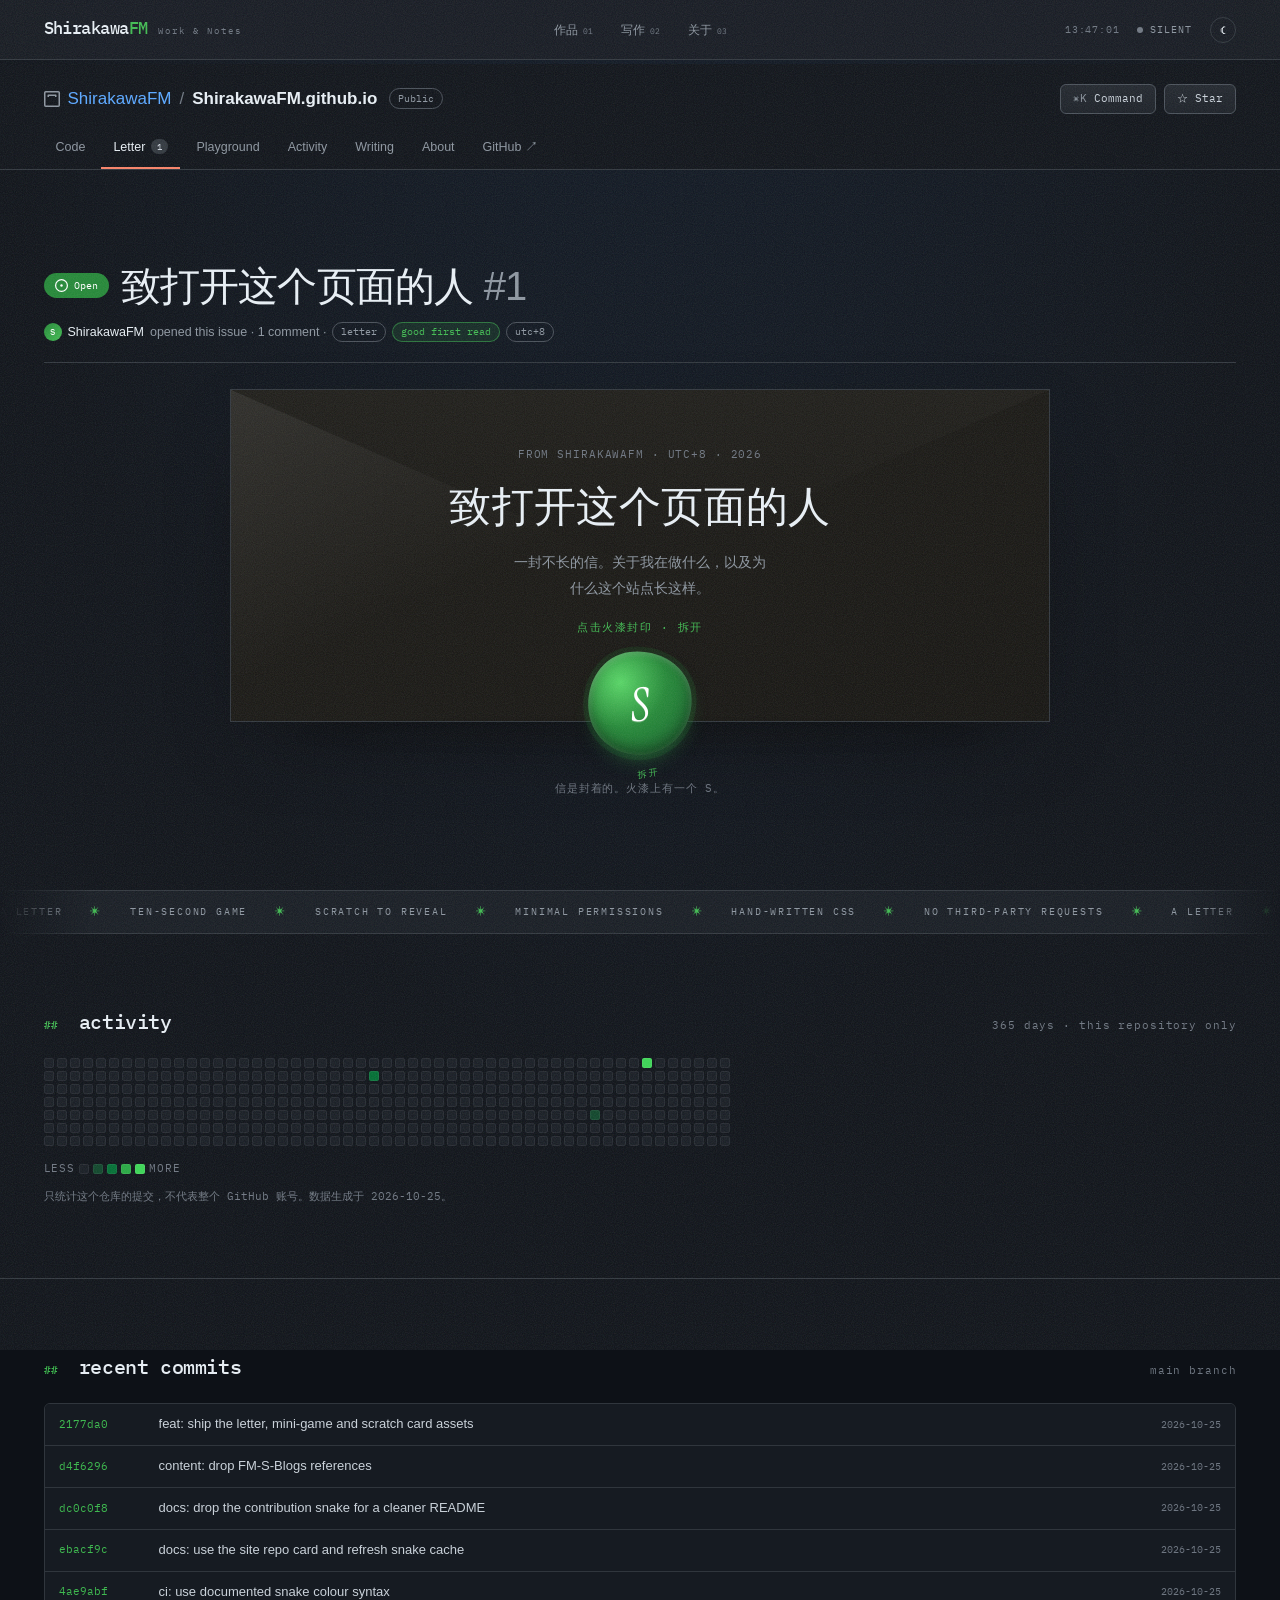
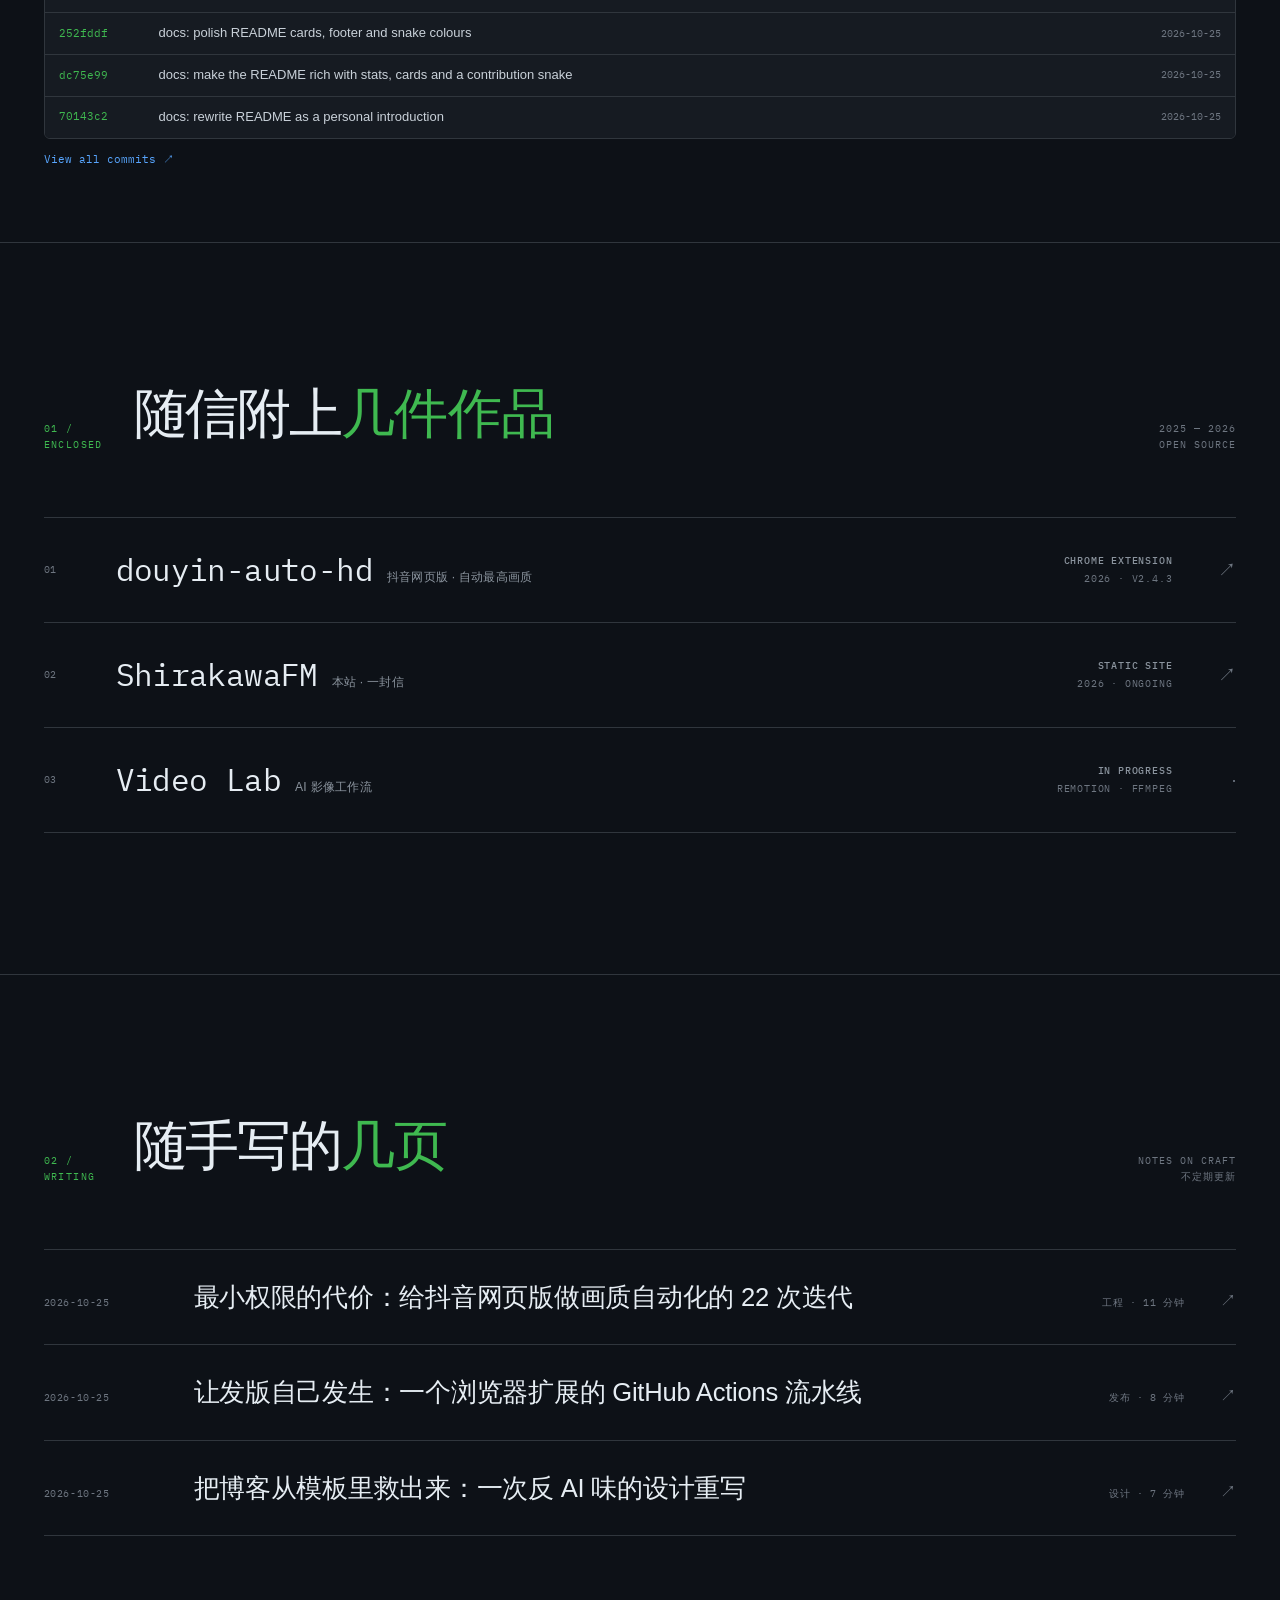
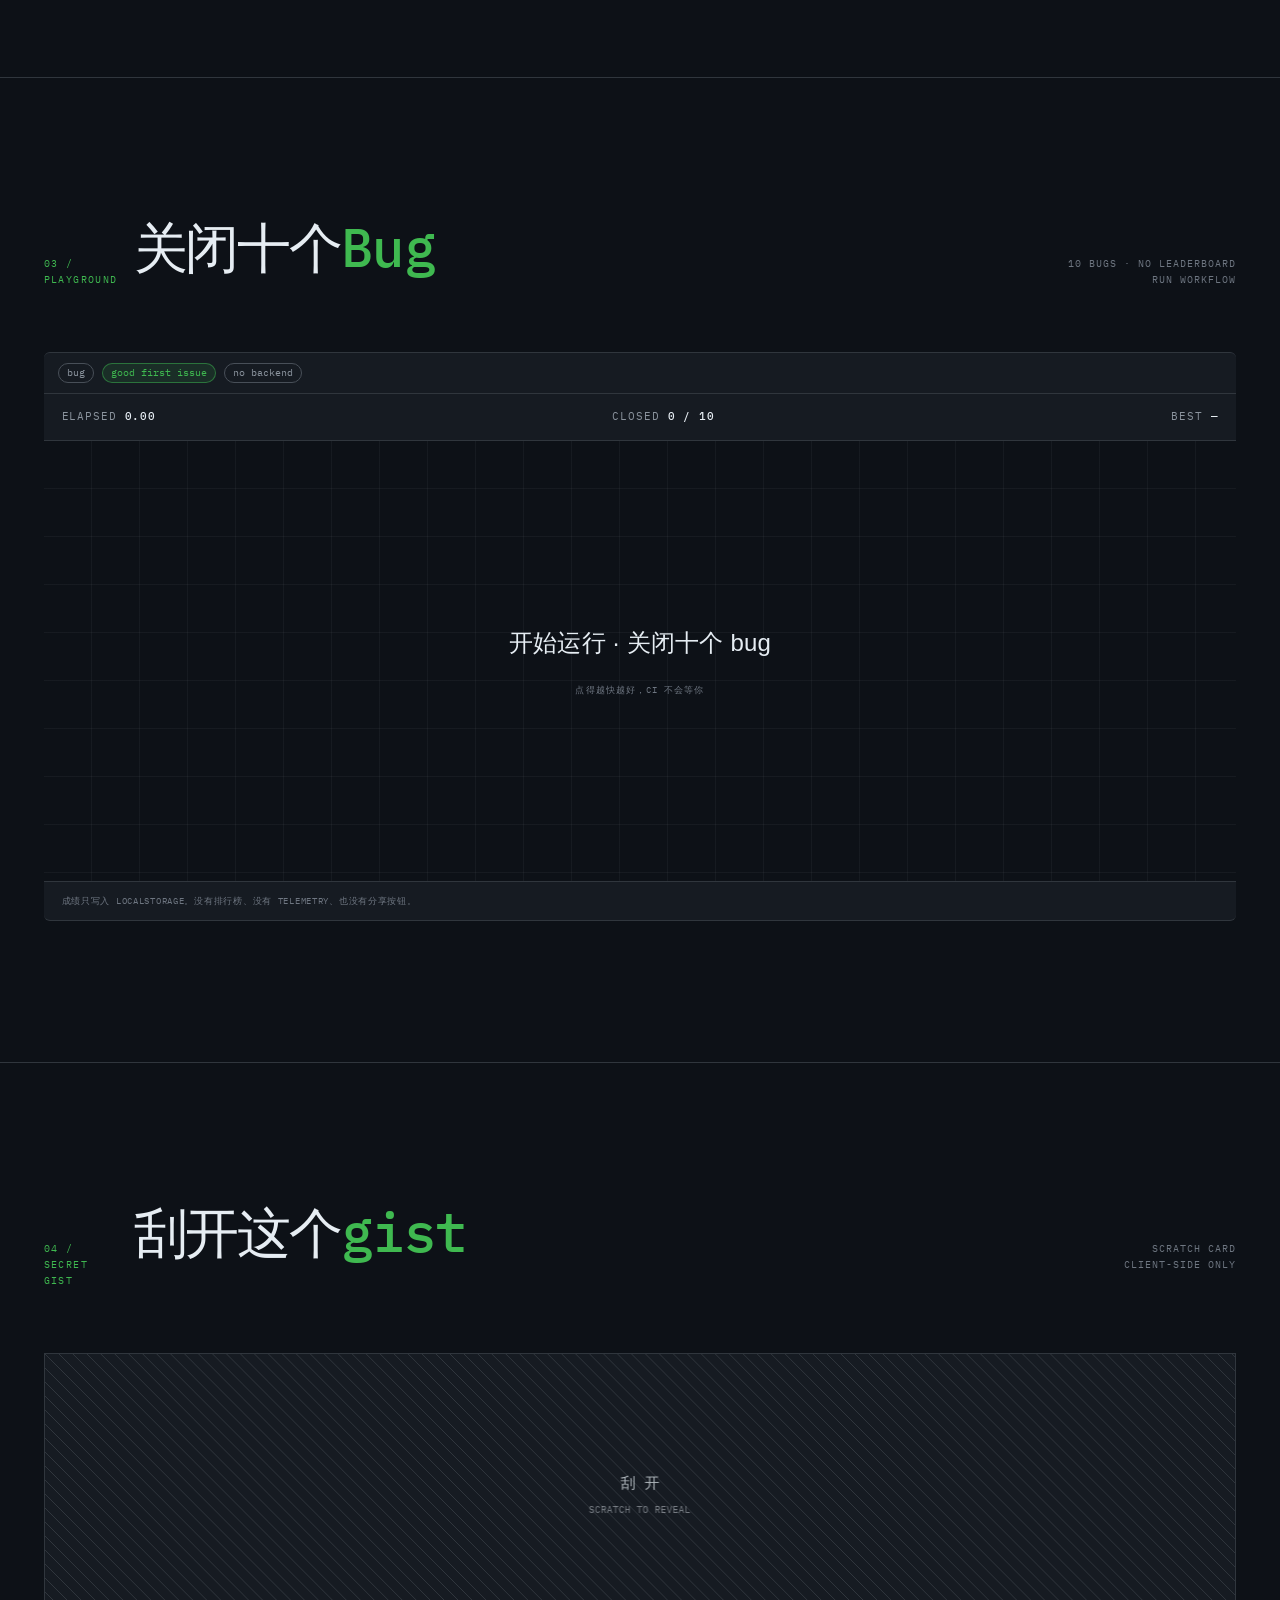
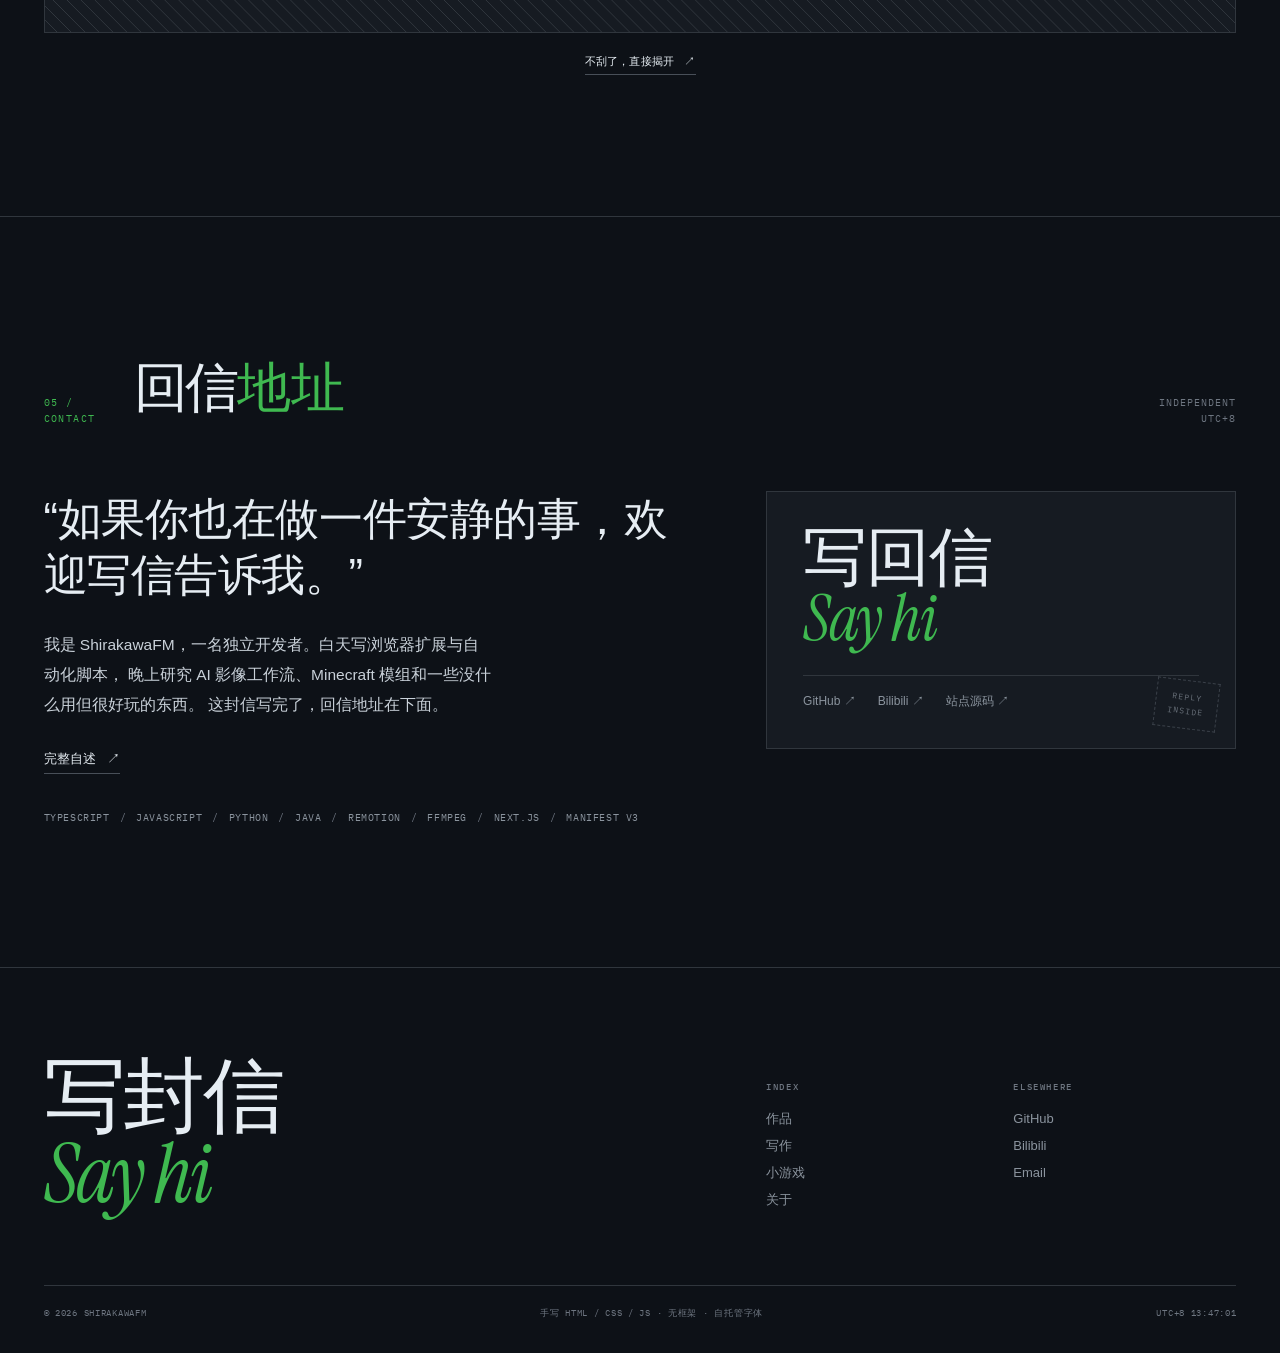
==== commit 8d387911: "还是退回原来那版" ====
--- a/index.html
+++ b/index.html
@@ -1,5 +1,5 @@
 <!DOCTYPE html>
-<html lang="zh-CN" data-theme="light">
+<html lang="zh-CN" data-theme="night">
 <head>
 <meta charset="utf-8">
 <meta name="viewport" content="width=device-width, initial-scale=1">
@@ -25,13 +25,10 @@
   try {
     var saved = localStorage.getItem('fm-theme');
     var dark = window.matchMedia('(prefers-color-scheme: dark)').matches;
-    document.documentElement.dataset.theme = saved || 'light';
-    var proDone = localStorage.getItem('fm-prologue') === 'done';
-    document.documentElement.dataset.prologue = proDone ? 'done' : 'on';
-    document.documentElement.dataset.letter = (proDone || localStorage.getItem('fm-letter') === 'open') ? 'open' : 'sealed';
+    document.documentElement.dataset.theme = saved || 'night';
+    document.documentElement.dataset.letter = localStorage.getItem('fm-letter') === 'open' ? 'open' : 'sealed';
   } catch (e) {
     document.documentElement.dataset.theme = 'light';
-    document.documentElement.dataset.prologue = 'on';
     document.documentElement.dataset.letter = 'sealed';
   }
   window.setTimeout(function () {
@@ -39,119 +36,8 @@
   }, 1800);
 })();
 </script>
-<link rel="stylesheet" href="/assets/css/apple-ui.css">
 </head>
 <body>
-
-<div class="prologue" data-prologue aria-label="序章：一层一层拆开这封信">
-  <div class="prologue__grain" aria-hidden="true"></div>
-
-  <header class="prologue__hud">
-    <span class="mono" data-step-label>01 / 06 · SEALED</span>
-    <button class="prologue__skip mono" type="button" data-skip>跳过序章 ↗</button>
-  </header>
-
-  <div class="prologue__progress" aria-hidden="true">
-    <i class="is-on"></i><i></i><i></i><i></i><i></i><i></i>
-  </div>
-
-  <section class="pro-layer is-active" data-layer="seal">
-    <div class="pro-card pro-card--center">
-      <span class="pro-kicker mono">A LETTER / SEALED</span>
-      <h1 class="pro-title">先别滚动。</h1>
-      <p class="pro-sub">这封信，要一层一层拆。</p>
-      <button class="seal" type="button" data-seal aria-label="按住火漆，拆开这封信">
-        <span class="seal__ring" aria-hidden="true"></span>
-        <span class="seal__s" aria-hidden="true">S</span>
-      </button>
-      <span class="pro-hint mono">按住火漆 · 直到裂开</span>
-    </div>
-  </section>
-
-  <section class="pro-layer" data-layer="pull" hidden>
-    <div class="pro-card pro-card--center">
-      <span class="pro-kicker mono">02 / PULL</span>
-      <h2 class="pro-title">把信纸抽出来。</h2>
-      <div class="pull" data-pull>
-        <div class="pull__paper" data-pull-paper>
-          <span class="mono">FROM SHIRAKAWAFM · UTC+8</span>
-          <p>致打开这个页面的人</p>
-          <small>向上拖动</small>
-        </div>
-        <span class="pull__edge" aria-hidden="true"></span>
-      </div>
-      <button class="pro-next mono" type="button" data-pull-fallback>也可以点这里抽出 ↗</button>
-    </div>
-  </section>
-
-  <section class="pro-layer" data-layer="read" hidden>
-    <div class="pro-card">
-      <span class="pro-kicker mono">03 / READ · PAGE 01</span>
-      <div class="pro-letter">
-        <p class="pro-letter__salute">致打开这个页面的人：</p>
-        <p>你可能不认识我。<strong>没关系。</strong></p>
-        <p>
-          我是 ShirakawaFM。写浏览器扩展、影像工具，
-          和一些没有 deadline 的 Minecraft 模组。
-        </p>
-        <p>多数时候我在做减法：少一个权限，少一层抽象，少一句废话。</p>
-      </div>
-      <div class="pro-actions">
-        <button class="pro-next" type="button" data-next>读第二页 <span aria-hidden="true">↗</span></button>
-      </div>
-    </div>
-  </section>
-
-  <section class="pro-layer" data-layer="choose" hidden>
-    <div class="pro-card">
-      <span class="pro-kicker mono">04 / CHOOSE · PAGE 02</span>
-      <div class="pro-letter">
-        <p>这封信没有目的。</p>
-        <p>不是让你注册、购买或者订阅。只是想让你知道，屏幕另一边有一个具体的人。</p>
-        <p class="pro-letter__ask">散页有很多张。你想先看哪一张？</p>
-      </div>
-      <div class="pro-choices" data-choices>
-        <button type="button" data-choice="work"><span class="mono">01</span> 作品</button>
-        <button type="button" data-choice="writing"><span class="mono">02</span> 写作</button>
-        <button type="button" data-choice="about"><span class="mono">03</span> 关于</button>
-      </div>
-      <p class="pro-response mono" data-response></p>
-      <div class="pro-actions">
-        <button class="pro-next" type="button" data-after-choice hidden>继续 <span aria-hidden="true">↗</span></button>
-      </div>
-    </div>
-  </section>
-
-  <section class="pro-layer" data-layer="play" hidden>
-    <div class="pro-card">
-      <span class="pro-kicker mono">05 / PLAY</span>
-      <h2 class="pro-title pro-title--sm">关掉三个 bug，<br>最后一层才会松开。</h2>
-      <div class="pro-game" data-pro-game>
-        <div class="pro-game__hud mono">
-          <span>CLOSED <strong data-pro-closed>0 / 3</strong></span>
-          <span>NO TELEMETRY</span>
-        </div>
-        <button class="pro-bug" type="button" data-bug hidden aria-label="关闭 bug">×</button>
-      </div>
-      <p class="pro-hint mono" data-pro-game-hint>点掉随机出现的三个 bug</p>
-      <div class="pro-actions">
-        <button class="pro-next" type="button" data-after-game hidden>最后一层 <span aria-hidden="true">↗</span></button>
-      </div>
-    </div>
-  </section>
-
-  <section class="pro-layer" data-layer="end" hidden>
-    <div class="pro-card pro-card--center">
-      <span class="pro-kicker mono">06 / UNSEALED</span>
-      <h2 class="pro-title">信读完了。</h2>
-      <p class="pro-sub">下面是散页：作品、写作、一个游戏、一张刮刮卡。</p>
-      <div class="pro-actions pro-actions--center">
-        <button class="pro-next" type="button" data-enter>拆开最后一层 <span aria-hidden="true">↗</span></button>
-      </div>
-    </div>
-  </section>
-</div>
-
 
 <a class="skip-link" href="#main">跳到正文</a>
 <div class="cursor" aria-hidden="true"></div>
@@ -574,7 +460,6 @@
       <span>© <span data-year>2026</span> ShirakawaFM</span>
       <span>手写 HTML / CSS / JS · 无框架 · 自托管字体</span>
       <span>UTC+8 <span data-clock>--:--:--</span></span>
-      <button class="prologue-replay mono" type="button" data-replay>重读序章</button>
     </div>
   </div>
 </footer>
@@ -591,7 +476,6 @@
   </div>
 </div>
 
-<script src="/assets/js/prologue.js" defer></script>
 <script src="/assets/js/site.js" defer></script>
 <script src="/assets/js/letter.js" defer></script>
 <script src="/assets/js/gh.js" defer></script>
--- a/assets/css/site.css
+++ b/assets/css/site.css
@@ -3693,1594 +3693,3 @@
 .palette__list {
   max-height: 60vh;
 }
-
-
-/* ================================================================== */
-/* Prologue: peel the letter layer by layer, no scrolling              */
-/* ================================================================== */
-
-html[data-prologue="on"] {
-  overflow: hidden;
-}
-
-html[data-prologue="on"] body {
-  height: 100svh;
-  overflow: hidden;
-}
-
-.prologue {
-  display: none;
-  position: fixed;
-  inset: 0;
-  z-index: 9999;
-  color: var(--ink);
-  background:
-    radial-gradient(ellipse 70% 50% at 50% -10%, rgba(63, 185, 80, 0.18), transparent 65%),
-    radial-gradient(ellipse 50% 40% at 90% 110%, rgba(88, 166, 255, 0.08), transparent 70%),
-    #08090b;
-  opacity: 1;
-  transition: opacity 0.6s ease;
-}
-
-html[data-prologue="on"] .prologue {
-  display: block;
-}
-
-.prologue.is-gone {
-  opacity: 0;
-  pointer-events: none;
-}
-
-.prologue__grain {
-  position: absolute;
-  inset: 0;
-  background-image:
-    linear-gradient(rgba(240, 246, 252, 0.035) 1px, transparent 1px),
-    linear-gradient(90deg, rgba(240, 246, 252, 0.035) 1px, transparent 1px);
-  background-size: 44px 44px;
-  mask-image: radial-gradient(ellipse 80% 80% at 50% 40%, #000 35%, transparent 100%);
-  pointer-events: none;
-}
-
-.prologue__hud {
-  position: absolute;
-  top: 0;
-  left: 0;
-  right: 0;
-  display: flex;
-  align-items: center;
-  justify-content: space-between;
-  gap: 16px;
-  padding: 22px clamp(20px, 4vw, 54px);
-  z-index: 3;
-}
-
-.prologue__hud .mono {
-  color: var(--faint);
-  letter-spacing: 0.08em;
-}
-
-.prologue__skip {
-  padding: 6px 2px;
-  border-bottom: 1px solid transparent;
-  color: var(--muted);
-  font-size: 10px;
-  transition: color 0.2s ease, border-color 0.2s ease;
-}
-
-.prologue__skip:hover {
-  color: var(--ink);
-  border-color: var(--line-strong);
-}
-
-.prologue__progress {
-  position: absolute;
-  left: 50%;
-  bottom: 26px;
-  z-index: 3;
-  display: flex;
-  gap: 7px;
-  transform: translateX(-50%);
-}
-
-.prologue__progress i {
-  width: 26px;
-  height: 2px;
-  background: var(--line);
-  transition: background-color 0.4s ease, transform 0.4s ease;
-}
-
-.prologue__progress i.is-on {
-  background: var(--accent);
-  transform: scaleY(2);
-}
-
-/* Layers ------------------------------------------------------------ */
-
-.pro-layer {
-  position: absolute;
-  inset: 0;
-  display: grid;
-  place-items: center;
-  padding: 84px clamp(16px, 4vw, 40px) 72px;
-  opacity: 0;
-  transform: translateY(26px) scale(0.985);
-  transition: opacity 0.5s ease, transform 0.7s var(--ease);
-  pointer-events: none;
-}
-
-.pro-layer.is-active {
-  opacity: 1;
-  transform: none;
-  pointer-events: auto;
-}
-
-.pro-layer.is-leaving {
-  opacity: 0;
-  transform: perspective(1500px) rotateY(-9deg) translateX(-4%) scale(0.97);
-  pointer-events: none;
-}
-
-.pro-layer[hidden] {
-  display: none !important;
-}
-
-.pro-card {
-  position: relative;
-  width: min(780px, 100%);
-  padding: clamp(26px, 4.4vw, 52px);
-  border: 1px solid var(--line);
-  border-radius: 10px;
-  background:
-    linear-gradient(155deg, rgba(255, 255, 255, 0.035), transparent 45%),
-    linear-gradient(165deg, #161b22, #0f1319);
-  box-shadow:
-    0 40px 120px -40px rgba(0, 0, 0, 0.9),
-    0 1px 0 rgba(255, 255, 255, 0.04) inset;
-}
-
-.pro-card::before,
-.pro-card::after {
-  content: "";
-  position: absolute;
-  inset: 0;
-  z-index: -1;
-  border: 1px solid var(--line);
-  border-radius: 10px;
-  background: #0f1319;
-}
-
-.pro-card::before {
-  transform: rotate(1.1deg) translate(6px, 7px);
-  opacity: 0.55;
-}
-
-.pro-card::after {
-  transform: rotate(-1.4deg) translate(-5px, 10px);
-  opacity: 0.32;
-}
-
-.pro-card--center {
-  text-align: center;
-}
-
-.pro-kicker {
-  display: block;
-  margin-bottom: 18px;
-  color: var(--accent);
-  font-size: 10px;
-  letter-spacing: 0.14em;
-}
-
-.pro-title {
-  font-family: var(--mono);
-  font-size: clamp(32px, 4.6vw, 58px);
-  font-weight: 500;
-  letter-spacing: -0.04em;
-  line-height: 1.08;
-}
-
-.pro-title--sm {
-  font-size: clamp(26px, 3.2vw, 40px);
-  line-height: 1.2;
-}
-
-.pro-sub {
-  max-width: 36ch;
-  margin: 18px auto 0;
-  color: var(--muted);
-  font-size: clamp(14px, 1.3vw, 16px);
-  line-height: 1.9;
-}
-
-.pro-hint {
-  display: block;
-  margin-top: 20px;
-  color: var(--faint);
-  font-size: 9px;
-  letter-spacing: 0.1em;
-}
-
-/* Seal -------------------------------------------------------------- */
-
-.seal {
-  position: relative;
-  display: grid;
-  place-items: center;
-  width: 128px;
-  height: 128px;
-  margin: 34px auto 0;
-  border-radius: 50%;
-  background:
-    radial-gradient(circle at 34% 28%, #56d364, #238636 45%, #196c2e 80%, #0d3d1a 100%);
-  color: #fff;
-  box-shadow:
-    0 20px 50px -14px rgba(35, 134, 54, 0.65),
-    0 0 0 6px rgba(35, 134, 54, 0.14),
-    inset 0 2px 8px rgba(255, 255, 255, 0.25),
-    inset 0 -8px 18px rgba(0, 0, 0, 0.45);
-  transition: transform 0.3s var(--ease);
-  touch-action: none;
-}
-
-.seal:hover {
-  transform: scale(1.04);
-}
-
-.seal.is-holding {
-  transform: scale(0.97);
-}
-
-.seal__ring {
-  position: absolute;
-  inset: -14px;
-  border-radius: 50%;
-  background: conic-gradient(var(--accent) calc(var(--hold, 0) * 1%), #30363d 0);
-  -webkit-mask: radial-gradient(farthest-side, transparent calc(100% - 3px), #000 calc(100% - 3px));
-  mask: radial-gradient(farthest-side, transparent calc(100% - 3px), #000 calc(100% - 3px));
-  opacity: 0.9;
-}
-
-.seal__s {
-  font-family: var(--mono);
-  font-size: 54px;
-  line-height: 1;
-  transform: translateY(2px);
-  text-shadow: 0 2px 0 rgba(0, 0, 0, 0.3);
-}
-
-.seal.is-broken {
-  animation: proSealBreak 0.7s var(--ease) forwards;
-}
-
-@keyframes proSealBreak {
-  35% {
-    transform: scale(1.16) rotate(6deg);
-  }
-  100% {
-    transform: scale(0.4) rotate(32deg);
-    opacity: 0;
-  }
-}
-
-/* Pull -------------------------------------------------------------- */
-
-.pull {
-  position: relative;
-  width: min(520px, 100%);
-  height: 240px;
-  margin: 26px auto 0;
-  border-bottom: 1px solid var(--line);
-  overflow: hidden;
-  touch-action: none;
-  cursor: grab;
-}
-
-.pull:active {
-  cursor: grabbing;
-}
-
-.pull__paper {
-  position: absolute;
-  left: 50%;
-  bottom: -120px;
-  width: min(420px, 86%);
-  padding: 24px;
-  border: 1px solid var(--line-strong);
-  border-radius: 4px;
-  background: linear-gradient(160deg, #1c2128, #141920);
-  box-shadow: 0 -18px 46px -20px #000;
-  transform: translate(-50%, var(--pull, 0px));
-  transition: transform 0.2s ease;
-  text-align: left;
-}
-
-.pull__paper .mono {
-  color: var(--faint);
-  font-size: 9px;
-}
-
-.pull__paper p {
-  margin-top: 10px;
-  font-family: var(--mono);
-  font-size: clamp(20px, 2.4vw, 30px);
-  letter-spacing: -0.02em;
-}
-
-.pull__paper small {
-  display: block;
-  margin-top: 18px;
-  color: var(--faint);
-  font-size: 10px;
-}
-
-.pull__edge {
-  position: absolute;
-  left: 0;
-  right: 0;
-  bottom: 0;
-  height: 2px;
-  background: linear-gradient(90deg, transparent, var(--accent), transparent);
-  opacity: 0.6;
-}
-
-/* Letter pages ------------------------------------------------------ */
-
-.pro-letter {
-  color: var(--ink-soft);
-  font-size: clamp(16px, 1.35vw, 19px);
-  font-weight: 300;
-  line-height: 2;
-}
-
-.pro-letter p + p {
-  margin-top: 1em;
-}
-
-.pro-letter__salute {
-  margin-bottom: 1.1em;
-  color: var(--ink);
-  font-size: clamp(21px, 2.2vw, 28px);
-}
-
-.pro-letter strong {
-  color: var(--ink);
-  font-weight: 500;
-  background-image: linear-gradient(transparent 66%, rgba(63, 185, 80, 0.3) 66%);
-}
-
-.pro-letter__ask {
-  margin-top: 1.6em !important;
-  color: var(--ink);
-}
-
-.pro-actions {
-  display: flex;
-  justify-content: flex-end;
-  margin-top: 32px;
-}
-
-.pro-actions--center {
-  justify-content: center;
-}
-
-.pro-next {
-  display: inline-flex;
-  align-items: center;
-  gap: 8px;
-  padding: 11px 18px;
-  border: 1px solid #2ea043;
-  border-radius: 6px;
-  background: #238636;
-  color: #fff;
-  font-family: var(--mono);
-  font-size: 12px;
-  transition: background-color 0.2s ease, transform 0.2s ease;
-}
-
-.pro-next:hover {
-  background: #2ea043;
-  transform: translateY(-1px);
-}
-
-.pro-next[hidden] {
-  display: none !important;
-}
-
-.pro-choices {
-  display: grid;
-  grid-template-columns: repeat(3, minmax(0, 1fr));
-  gap: 10px;
-  margin-top: 24px;
-}
-
-.pro-choices button {
-  display: flex;
-  flex-direction: column;
-  align-items: flex-start;
-  gap: 10px;
-  padding: 16px;
-  border: 1px solid var(--line);
-  border-radius: 8px;
-  background: #0f1319;
-  color: var(--ink-soft);
-  font-size: 15px;
-  text-align: left;
-  transition: border-color 0.2s ease, background-color 0.2s ease, transform 0.2s ease;
-}
-
-.pro-choices button .mono {
-  color: var(--faint);
-  font-size: 9px;
-}
-
-.pro-choices button:hover {
-  border-color: var(--accent);
-  transform: translateY(-2px);
-}
-
-.pro-choices button.is-picked {
-  border-color: var(--accent);
-  background: var(--accent-wash);
-  color: var(--ink);
-}
-
-.pro-response {
-  min-height: 22px;
-  margin-top: 16px;
-  color: var(--accent);
-  font-size: 11px;
-}
-
-/* Mini game --------------------------------------------------------- */
-
-.pro-game {
-  position: relative;
-  height: 250px;
-  margin-top: 24px;
-  border: 1px solid var(--line);
-  border-radius: 8px;
-  background-color: #0b0e13;
-  background-image:
-    linear-gradient(rgba(240, 246, 252, 0.045) 1px, transparent 1px),
-    linear-gradient(90deg, rgba(240, 246, 252, 0.045) 1px, transparent 1px);
-  background-size: 40px 40px;
-  overflow: hidden;
-}
-
-.pro-game__hud {
-  display: flex;
-  justify-content: space-between;
-  gap: 12px;
-  padding: 10px 14px;
-  border-bottom: 1px solid var(--line);
-  color: var(--faint);
-}
-
-.pro-game__hud strong {
-  color: var(--ink);
-  font-weight: 500;
-}
-
-.pro-bug {
-  position: absolute;
-  width: 48px;
-  height: 48px;
-  border-radius: 50%;
-  background: radial-gradient(circle at 35% 30%, #ff7b72, #da3633 55%, #8e1519);
-  color: #fff;
-  font-family: var(--mono);
-  font-size: 20px;
-  line-height: 1;
-  box-shadow: 0 8px 20px -6px rgba(248, 81, 73, 0.65);
-  animation: proBugIn 0.22s var(--ease);
-  z-index: 2;
-}
-
-.pro-bug[hidden] {
-  display: none !important;
-}
-
-@keyframes proBugIn {
-  from {
-    transform: scale(0.4);
-    opacity: 0;
-  }
-}
-
-/* End --------------------------------------------------------------- */
-
-.prologue__grain,
-.pro-layer {
-  -webkit-user-select: none;
-  user-select: none;
-}
-
-@media (max-width: 640px) {
-  .pro-layer {
-    padding: 74px 14px 62px;
-  }
-
-  .pro-card {
-    padding: 24px 18px;
-  }
-
-  .pro-title {
-    font-size: 34px;
-  }
-
-  .seal {
-    width: 108px;
-    height: 108px;
-  }
-
-  .seal__s {
-    font-size: 44px;
-  }
-
-  .pro-choices {
-    grid-template-columns: 1fr;
-  }
-
-  .pro-choices button {
-    flex-direction: row;
-    align-items: center;
-    gap: 12px;
-    padding: 13px 14px;
-  }
-
-  .pro-actions {
-    justify-content: stretch;
-  }
-
-  .pro-next {
-    justify-content: center;
-    width: 100%;
-  }
-
-  .pro-game {
-    height: 220px;
-  }
-
-  .prologue__progress i {
-    width: 18px;
-  }
-}
-
-@media (prefers-reduced-motion: reduce) {
-  .pro-layer,
-  .pro-card,
-  .seal,
-  .pull__paper,
-  .pro-bug {
-    transition-duration: 0.01ms !important;
-    animation-duration: 0.01ms !important;
-  }
-}
-
-
-/* prologue fixes */
-.prologue[hidden] {
-  display: none !important;
-}
-
-.pull {
-  height: 300px;
-}
-
-.pull__paper {
-  top: 74px;
-  bottom: auto;
-}
-
-[data-pull-fallback] {
-  display: flex;
-  width: max-content;
-  margin: 20px auto 0;
-}
-
-.pro-card .pro-actions + .pro-next,
-.pro-card .pro-next:not(.pro-actions .pro-next) {
-  margin-left: auto;
-  margin-right: auto;
-}
-
-
-.prologue-replay {
-  padding: 0;
-  border-bottom: 1px dashed var(--line-strong);
-  color: var(--faint);
-  font-size: 9px;
-  letter-spacing: 0.06em;
-}
-
-.prologue-replay:hover {
-  color: var(--accent);
-  border-color: var(--accent);
-}
-
-
-/* ================================================================== */
-/* iOS glass skin: PingFang bold, squircle-ish radii, frosted panels   */
-/* ================================================================== */
-
-:root,
-[data-theme="night"] {
-  color-scheme: dark;
-  --sans: "PingFang SC", "PingFang TC", "SF Pro Display", -apple-system,
-    BlinkMacSystemFont, "Segoe UI", "Microsoft YaHei", "Noto Sans SC", sans-serif;
-  --mono: "SF Mono", ui-monospace, "SFMono-Regular", "Cascadia Code", Consolas,
-    "PingFang SC", monospace;
-  --paper: #06070b;
-  --paper-2: #0c0e15;
-  --ink: #f5f5f7;
-  --ink-soft: #d2d2d7;
-  --muted: #98989f;
-  --faint: #6e6e73;
-  --line: rgba(255, 255, 255, 0.13);
-  --line-strong: rgba(255, 255, 255, 0.26);
-  --accent: #0a84ff;
-  --accent-ink: #ffffff;
-  --accent-wash: rgba(10, 132, 255, 0.16);
-  --selection: rgba(10, 132, 255, 0.32);
-  --glass: linear-gradient(145deg, rgba(255, 255, 255, 0.16), rgba(255, 255, 255, 0.045));
-  --glass-border: rgba(255, 255, 255, 0.18);
-  --glass-shadow: 0 26px 70px -28px rgba(0, 0, 0, 0.8), inset 0 1px 0 rgba(255, 255, 255, 0.3),
-    inset 0 -1px 0 rgba(255, 255, 255, 0.05);
-}
-
-[data-theme="light"] {
-  color-scheme: light;
-  --paper: #f2f2f7;
-  --paper-2: #ffffff;
-  --ink: #1c1c1e;
-  --ink-soft: #3a3a3c;
-  --muted: #6c6c70;
-  --faint: #8e8e93;
-  --line: rgba(60, 60, 67, 0.16);
-  --line-strong: rgba(60, 60, 67, 0.3);
-  --accent: #007aff;
-  --accent-ink: #ffffff;
-  --accent-wash: rgba(0, 122, 255, 0.12);
-  --selection: rgba(0, 122, 255, 0.22);
-  --glass: linear-gradient(145deg, rgba(255, 255, 255, 0.72), rgba(255, 255, 255, 0.42));
-  --glass-border: rgba(255, 255, 255, 0.75);
-  --glass-shadow: 0 24px 60px -30px rgba(30, 30, 45, 0.35), inset 0 1px 0 rgba(255, 255, 255, 0.9);
-}
-
-html {
-  background: var(--paper);
-}
-
-body {
-  background: transparent;
-  font-family: var(--sans);
-  font-weight: 500;
-  letter-spacing: -0.01em;
-}
-
-body::before {
-  content: "";
-  position: fixed;
-  inset: -22vmax;
-  z-index: -2;
-  pointer-events: none;
-  background:
-    radial-gradient(34% 34% at 18% 22%, rgba(10, 132, 255, 0.55), transparent 66%),
-    radial-gradient(30% 30% at 82% 16%, rgba(191, 90, 242, 0.42), transparent 66%),
-    radial-gradient(38% 38% at 58% 88%, rgba(255, 55, 95, 0.34), transparent 66%),
-    radial-gradient(26% 26% at 92% 68%, rgba(48, 209, 88, 0.22), transparent 66%);
-  filter: blur(70px) saturate(140%);
-  animation: aurora 28s ease-in-out infinite alternate;
-}
-
-[data-theme="light"] body::before {
-  background:
-    radial-gradient(34% 34% at 18% 22%, rgba(10, 132, 255, 0.34), transparent 66%),
-    radial-gradient(30% 30% at 82% 16%, rgba(191, 90, 242, 0.24), transparent 66%),
-    radial-gradient(38% 38% at 58% 88%, rgba(255, 55, 95, 0.2), transparent 66%),
-    radial-gradient(26% 26% at 92% 68%, rgba(48, 209, 88, 0.16), transparent 66%);
-}
-
-@keyframes aurora {
-  0% {
-    transform: translate3d(-3%, -2%, 0) scale(1) rotate(0deg);
-  }
-  50% {
-    transform: translate3d(3%, 2%, 0) scale(1.08) rotate(4deg);
-  }
-  100% {
-    transform: translate3d(-2%, 3%, 0) scale(1.04) rotate(-3deg);
-  }
-}
-
-body::after {
-  opacity: 0.02;
-}
-
-h1,
-h2,
-h3,
-.pro-title,
-.section__title,
-.issue-head h1,
-.work__title,
-.letter-body__salutation,
-.reply__quote,
-.reply__mail,
-.letter-body__name,
-.game__final,
-.pro-letter__salute {
-  font-family: var(--sans);
-  font-weight: 700;
-  font-style: normal;
-  letter-spacing: -0.035em;
-}
-
-/* Frosted surface --------------------------------------------------- */
-
-.site-header,
-.gh-shell,
-.letter-body,
-.envelope,
-.game,
-.scratch,
-.reply__card,
-.commit-list,
-.palette__box,
-.pro-card,
-.work,
-.write,
-.letter-body__ps,
-.issue-comment textarea,
-.game__labels,
-.gh-tabs {
-  background: var(--glass);
-  -webkit-backdrop-filter: blur(28px) saturate(180%);
-  backdrop-filter: blur(28px) saturate(180%);
-  border: 1px solid var(--glass-border);
-  border-radius: 28px;
-  box-shadow: var(--glass-shadow);
-  corner-shape: squircle;
-}
-
-.work,
-.write {
-  border-radius: 22px;
-}
-
-/* Header as a floating pill ----------------------------------------- */
-
-.site-header {
-  left: 14px;
-  right: 14px;
-  width: auto;
-  height: 56px;
-  top: 12px;
-  padding: 0 18px;
-  border-radius: 22px;
-  border-bottom: 1px solid var(--glass-border);
-  box-shadow: 0 18px 50px -26px rgba(0, 0, 0, 0.7),
-    inset 0 1px 0 rgba(255, 255, 255, 0.32);
-}
-
-.brand__mark {
-  font-family: var(--sans);
-  font-weight: 700;
-  font-size: 18px;
-  letter-spacing: -0.03em;
-}
-
-.brand__mark em {
-  color: var(--accent);
-}
-
-.brand__sub,
-.clock,
-.tool-btn,
-.nav a {
-  font-family: var(--mono);
-  font-weight: 600;
-}
-
-.nav a {
-  border-radius: 999px;
-  padding: 5px 10px;
-}
-
-.nav a:hover {
-  background: rgba(255, 255, 255, 0.1);
-}
-
-/* Repo bar + segmented tabs ----------------------------------------- */
-
-.gh-shell {
-  margin: 88px auto 0;
-  width: min(1240px, calc(100% - 40px));
-  border-bottom: 1px solid var(--glass-border);
-  overflow: hidden;
-}
-
-.gh-repo {
-  padding: 18px 22px 0;
-}
-
-.gh-repo__id {
-  font-family: var(--sans);
-  font-weight: 600;
-  font-size: 16px;
-}
-
-.gh-repo__id strong {
-  font-weight: 700;
-}
-
-.gh-repo__id a {
-  color: var(--accent);
-}
-
-.gh-tabs {
-  gap: 4px;
-  margin: 14px 14px 14px;
-  padding: 4px;
-  border-radius: 16px;
-  box-shadow: none;
-  background: rgba(255, 255, 255, 0.08);
-  border: 1px solid var(--glass-border);
-  -webkit-backdrop-filter: blur(20px);
-  backdrop-filter: blur(20px);
-}
-
-.gh-tabs a {
-  padding: 7px 13px;
-  border: 0;
-  border-radius: 12px;
-  font-family: var(--sans);
-  font-weight: 600;
-  font-size: 12.5px;
-}
-
-.gh-tabs a:hover {
-  background: rgba(255, 255, 255, 0.1);
-  border: 0;
-}
-
-.gh-tabs a.is-active {
-  background: rgba(255, 255, 255, 0.2);
-  box-shadow: 0 1px 3px rgba(0, 0, 0, 0.35);
-  border: 0;
-  color: var(--ink);
-}
-
-.gh-badge {
-  background: rgba(255, 255, 255, 0.18);
-}
-
-.gh-btn {
-  border-radius: 999px;
-  border-color: var(--glass-border);
-  background: rgba(255, 255, 255, 0.12);
-  color: var(--ink);
-  font-family: var(--sans);
-  font-weight: 600;
-  -webkit-backdrop-filter: blur(18px);
-  backdrop-filter: blur(18px);
-}
-
-.gh-btn--green {
-  background: var(--accent);
-  border-color: transparent;
-}
-
-/* Letter / issue ---------------------------------------------------- */
-
-.letter {
-  padding-top: 26px;
-}
-
-html[data-letter="sealed"] .letter {
-  min-height: calc(100svh - 220px);
-}
-
-.issue-head {
-  border-bottom: 1px solid var(--line);
-}
-
-.issue-head h1 {
-  font-size: clamp(28px, 3.4vw, 42px);
-}
-
-.issue-state {
-  background: rgba(48, 209, 88, 0.22);
-  border: 1px solid rgba(48, 209, 88, 0.5);
-  color: #d7ffe0;
-  -webkit-backdrop-filter: blur(10px);
-  backdrop-filter: blur(10px);
-  border-radius: 999px;
-}
-
-.issue-state svg {
-  fill: currentColor;
-}
-
-.issue-head.is-closed .issue-state {
-  background: rgba(191, 90, 242, 0.28);
-  border-color: rgba(191, 90, 242, 0.55);
-}
-
-.avatar {
-  background: linear-gradient(135deg, #0a84ff, #5e5ce6);
-  border-radius: 50%;
-}
-
-.label {
-  border-radius: 999px;
-  font-family: var(--sans);
-  font-weight: 600;
-}
-
-.label--green {
-  border-color: rgba(48, 209, 88, 0.45);
-  background: rgba(48, 209, 88, 0.14);
-  color: #9ff5b0;
-}
-
-.envelope {
-  border-radius: 32px;
-  overflow: hidden;
-  transform: none;
-}
-
-.envelope__flap {
-  background: linear-gradient(180deg, rgba(255, 255, 255, 0.14), rgba(255, 255, 255, 0.03));
-  border-radius: 28px 28px 0 0;
-  filter: none;
-}
-
-.wax {
-  background: radial-gradient(circle at 34% 28%, #ff8a9a, #ff375f 45%, #b8002e 85%);
-  box-shadow:
-    0 18px 40px -12px rgba(255, 55, 95, 0.55),
-    0 0 0 5px rgba(255, 55, 95, 0.16),
-    inset 0 2px 8px rgba(255, 255, 255, 0.35),
-    inset 0 -8px 18px rgba(90, 0, 20, 0.5);
-}
-
-.wax__label {
-  color: #ff8a9a;
-}
-
-.letter-body {
-  border-radius: 32px;
-}
-
-.letter-body__ps {
-  border-left: 2px solid var(--accent);
-  background: rgba(10, 132, 255, 0.14);
-  border-radius: 16px;
-}
-
-.letter-body strong {
-  background-image: linear-gradient(transparent 68%, rgba(10, 132, 255, 0.35) 68%);
-}
-
-.letter-body__name {
-  font-style: normal;
-  font-weight: 700;
-  transform: rotate(-2deg);
-}
-
-.stamp {
-  border-radius: 14px;
-  border-color: var(--line-strong);
-}
-
-.issue-foot,
-.issue-comment {
-  border-top-color: var(--line);
-}
-
-.reactions button {
-  border-radius: 999px;
-  background: rgba(255, 255, 255, 0.1);
-  border-color: var(--glass-border);
-  -webkit-backdrop-filter: blur(12px);
-  backdrop-filter: blur(12px);
-}
-
-.reactions button.is-active {
-  background: rgba(10, 132, 255, 0.22);
-  border-color: rgba(10, 132, 255, 0.5);
-}
-
-.issue-comment textarea {
-  border-radius: 16px;
-  background: rgba(255, 255, 255, 0.08);
-  border-color: var(--glass-border);
-}
-
-/* Sections, cards, lists -------------------------------------------- */
-
-.section {
-  padding: clamp(48px, 7vw, 90px) 0;
-}
-
-.section__title {
-  font-family: var(--sans);
-  font-weight: 700;
-  letter-spacing: -0.04em;
-}
-
-.section__title em {
-  font-family: var(--sans);
-  font-style: normal;
-  color: var(--accent);
-}
-
-.section__index {
-  color: var(--accent);
-  font-weight: 600;
-}
-
-.work-list {
-  border-top: 0;
-  gap: 10px;
-  display: flex;
-  flex-direction: column;
-}
-
-.work {
-  border-bottom: 0;
-  padding: 20px 22px;
-  border-radius: 24px;
-  transition: transform 0.35s var(--ease), background-color 0.35s ease;
-}
-
-.work:hover {
-  transform: translateY(-3px);
-  background: rgba(255, 255, 255, 0.16);
-}
-
-.work__title {
-  font-weight: 700;
-}
-
-.work__meta {
-  font-family: var(--sans);
-  font-weight: 600;
-}
-
-.write-list {
-  border-top: 0;
-  gap: 8px;
-  display: flex;
-  flex-direction: column;
-}
-
-.write {
-  border-bottom: 0;
-  padding: 18px 22px;
-  border-radius: 22px;
-}
-
-.write:hover {
-  background: rgba(255, 255, 255, 0.16);
-}
-
-.write__title {
-  font-weight: 600;
-}
-
-/* Activity / commits ------------------------------------------------ */
-
-.gh-panel {
-  border-bottom: 0;
-  padding: clamp(32px, 5vw, 58px) 0;
-}
-
-.gh-panel__head h2 {
-  font-family: var(--sans);
-  font-weight: 700;
-}
-
-.gh-panel__head h2 .mono {
-  color: var(--accent);
-}
-
-.contrib__cell {
-  border-radius: 3px;
-  outline: none;
-  box-shadow: inset 0 0 0 1px rgba(255, 255, 255, 0.08);
-}
-
-.contrib__cell.l0 {
-  background: rgba(255, 255, 255, 0.1);
-}
-
-.contrib__cell.l1 {
-  background: rgba(10, 132, 255, 0.35);
-}
-.contrib__cell.l2 {
-  background: rgba(10, 132, 255, 0.55);
-}
-.contrib__cell.l3 {
-  background: rgba(10, 132, 255, 0.75);
-}
-.contrib__cell.l4 {
-  background: #0a84ff;
-}
-
-.commit-list {
-  border: 1px solid var(--glass-border);
-  border-radius: 24px;
-  overflow: hidden;
-}
-
-.commit-list a {
-  background: transparent;
-  border-radius: 0;
-  font-family: var(--sans);
-  font-weight: 500;
-}
-
-.commit-list a:hover {
-  background: rgba(255, 255, 255, 0.1);
-}
-
-.commit-list code {
-  color: var(--accent);
-  font-family: var(--mono);
-}
-
-.commit-list time {
-  font-family: var(--mono);
-}
-
-/* Game + scratch ---------------------------------------------------- */
-
-.game,
-.scratch {
-  border-radius: 30px;
-  border: 1px solid var(--glass-border);
-  overflow: hidden;
-}
-
-.game__labels {
-  background: transparent;
-  border-bottom: 1px solid var(--line);
-  border-radius: 0;
-  box-shadow: none;
-  backdrop-filter: none;
-}
-
-.game__hud {
-  border-bottom: 1px solid var(--line);
-  font-family: var(--sans);
-  font-weight: 600;
-}
-
-.game__stage {
-  background-color: transparent;
-  background-image:
-    linear-gradient(rgba(255, 255, 255, 0.05) 1px, transparent 1px),
-    linear-gradient(90deg, rgba(255, 255, 255, 0.05) 1px, transparent 1px);
-  border-radius: 0 0 30px 30px;
-}
-
-.game__start {
-  font-family: var(--sans);
-  font-weight: 700;
-  letter-spacing: -0.02em;
-}
-
-.game__dot {
-  background: radial-gradient(circle at 35% 30%, #ff8a9a, #ff375f 55%, #b8002e);
-  box-shadow: 0 10px 30px -8px rgba(255, 55, 95, 0.65);
-}
-
-.game__final {
-  font-weight: 700;
-}
-
-.scratch {
-  border-radius: 30px;
-}
-
-.scratch__message em {
-  font-family: var(--sans);
-  font-style: normal;
-  font-weight: 700;
-  color: var(--accent);
-}
-
-.scratch__message em {
-  font-size: 0.95em;
-}
-
-/* Reply ------------------------------------------------------------- */
-
-.reply__card {
-  border-radius: 32px;
-}
-
-.reply__mail {
-  font-weight: 700;
-}
-
-.reply__mail em {
-  font-style: normal;
-  color: var(--accent);
-}
-
-.reply__links a {
-  border-radius: 999px;
-  padding: 4px 10px;
-  background: rgba(255, 255, 255, 0.08);
-}
-
-.stack li {
-  border-radius: 999px;
-  background: rgba(255, 255, 255, 0.08);
-  border-color: var(--glass-border);
-  font-family: var(--sans);
-  font-weight: 600;
-}
-
-/* Prologue glass ---------------------------------------------------- */
-
-.prologue {
-  background:
-    radial-gradient(60% 50% at 50% -10%, rgba(10, 132, 255, 0.22), transparent 65%),
-    radial-gradient(50% 40% at 90% 110%, rgba(191, 90, 242, 0.16), transparent 70%),
-    rgba(3, 5, 9, 0.55);
-  -webkit-backdrop-filter: blur(36px) saturate(160%);
-  backdrop-filter: blur(36px) saturate(160%);
-}
-
-[data-theme="light"] .prologue {
-  background:
-    radial-gradient(60% 50% at 50% -10%, rgba(10, 132, 255, 0.16), transparent 65%),
-    radial-gradient(50% 40% at 90% 110%, rgba(191, 90, 242, 0.12), transparent 70%),
-    rgba(245, 245, 250, 0.55);
-}
-
-.prologue__grain {
-  opacity: 0.6;
-}
-
-.pro-card {
-  border-radius: 34px;
-  background: linear-gradient(145deg, rgba(255, 255, 255, 0.16), rgba(255, 255, 255, 0.04));
-  border: 1px solid rgba(255, 255, 255, 0.22);
-  box-shadow:
-    0 40px 120px -36px rgba(0, 0, 0, 0.85),
-    inset 0 1px 0 rgba(255, 255, 255, 0.36);
-  -webkit-backdrop-filter: blur(34px) saturate(180%);
-  backdrop-filter: blur(34px) saturate(180%);
-  corner-shape: squircle;
-}
-
-.pro-card::before,
-.pro-card::after {
-  border-radius: 34px;
-  background: rgba(255, 255, 255, 0.06);
-  border-color: rgba(255, 255, 255, 0.12);
-  -webkit-backdrop-filter: blur(10px);
-  backdrop-filter: blur(10px);
-}
-
-.pro-title {
-  font-family: var(--sans);
-  font-weight: 700;
-  letter-spacing: -0.045em;
-}
-
-.pro-kicker {
-  font-family: var(--mono);
-  font-weight: 600;
-  color: var(--accent);
-}
-
-.pro-sub,
-.pro-letter {
-  font-family: var(--sans);
-  font-weight: 500;
-}
-
-.pro-letter strong {
-  font-weight: 700;
-  background-image: linear-gradient(transparent 66%, rgba(10, 132, 255, 0.35) 66%);
-}
-
-.pro-next {
-  border-radius: 999px;
-  background: var(--accent);
-  border-color: transparent;
-  font-family: var(--sans);
-  font-weight: 700;
-  box-shadow: 0 10px 26px -10px rgba(10, 132, 255, 0.8);
-}
-
-.pro-next:hover {
-  background: #2891ff;
-}
-
-.pro-choices button {
-  border-radius: 20px;
-  background: rgba(255, 255, 255, 0.08);
-  border-color: rgba(255, 255, 255, 0.16);
-  font-family: var(--sans);
-  font-weight: 600;
-  -webkit-backdrop-filter: blur(16px);
-  backdrop-filter: blur(16px);
-}
-
-.pro-choices button:hover,
-.pro-choices button.is-picked {
-  border-color: rgba(10, 132, 255, 0.7);
-  background: rgba(10, 132, 255, 0.2);
-}
-
-.pro-response {
-  color: #7ab8ff;
-  font-family: var(--sans);
-  font-weight: 600;
-}
-
-.pro-game {
-  border-radius: 22px;
-  border-color: rgba(255, 255, 255, 0.16);
-  background-color: rgba(0, 0, 0, 0.18);
-  -webkit-backdrop-filter: blur(12px);
-  backdrop-filter: blur(12px);
-}
-
-.pro-bug {
-  background: radial-gradient(circle at 35% 30%, #ff8a9a, #ff375f 55%, #b8002e);
-  box-shadow: 0 10px 26px -8px rgba(255, 55, 95, 0.65);
-}
-
-.seal {
-  background: radial-gradient(circle at 34% 28%, #ff8a9a, #ff375f 45%, #b8002e 85%);
-  box-shadow:
-    0 22px 55px -14px rgba(255, 55, 95, 0.6),
-    0 0 0 6px rgba(255, 55, 95, 0.14),
-    inset 0 2px 8px rgba(255, 255, 255, 0.35),
-    inset 0 -8px 18px rgba(90, 0, 20, 0.5);
-}
-
-.seal__ring {
-  background: conic-gradient(#0a84ff calc(var(--hold, 0) * 1%), rgba(255, 255, 255, 0.16) 0);
-}
-
-.seal__s {
-  font-family: var(--sans);
-  font-weight: 700;
-}
-
-.pull__paper {
-  border-radius: 20px;
-  background: linear-gradient(160deg, rgba(255, 255, 255, 0.14), rgba(255, 255, 255, 0.04));
-  border-color: rgba(255, 255, 255, 0.22);
-  -webkit-backdrop-filter: blur(18px);
-  backdrop-filter: blur(18px);
-  font-family: var(--sans);
-}
-
-.pull__paper p {
-  font-family: var(--sans);
-  font-weight: 700;
-  letter-spacing: -0.03em;
-}
-
-.pull__edge {
-  background: linear-gradient(90deg, transparent, var(--accent), transparent);
-}
-
-.prologue__progress i {
-  border-radius: 999px;
-}
-
-.prologue__skip {
-  border-radius: 999px;
-  font-family: var(--sans);
-  font-weight: 600;
-}
-
-/* Palette glass ----------------------------------------------------- */
-
-.palette__box {
-  border-radius: 26px;
-  background: rgba(20, 22, 32, 0.72);
-  border: 1px solid rgba(255, 255, 255, 0.2);
-  -webkit-backdrop-filter: blur(34px) saturate(180%);
-  backdrop-filter: blur(34px) saturate(180%);
-}
-
-.palette__list li a,
-.palette__list li button {
-  border-radius: 12px;
-  font-family: var(--sans);
-  font-weight: 600;
-}
-
-.palette__list li a:hover,
-.palette__list li button:hover,
-.palette__list li.is-active a,
-.palette__list li.is-active button {
-  background: rgba(10, 132, 255, 0.22);
-}
-
-/* Footer ------------------------------------------------------------ */
-
-.site-footer {
-  border-top: 0;
-}
-
-.footer__big {
-  font-family: var(--sans);
-  font-weight: 700;
-}
-
-.footer__big em {
-  font-style: normal;
-  color: var(--accent);
-}
-
-.footer__col h3,
-.footer__col a {
-  font-family: var(--sans);
-}
-
-/* Light adjustments ------------------------------------------------- */
-
-[data-theme="light"] .site-header,
-[data-theme="light"] .gh-shell,
-[data-theme="light"] .letter-body,
-[data-theme="light"] .envelope,
-[data-theme="light"] .game,
-[data-theme="light"] .scratch,
-[data-theme="light"] .reply__card,
-[data-theme="light"] .commit-list,
-[data-theme="light"] .work,
-[data-theme="light"] .write,
-[data-theme="light"] .pro-card,
-[data-theme="light"] .palette__box {
-  background: linear-gradient(145deg, rgba(255, 255, 255, 0.78), rgba(255, 255, 255, 0.5));
-  border-color: rgba(255, 255, 255, 0.9);
-  box-shadow: 0 24px 60px -30px rgba(30, 30, 45, 0.3),
-    inset 0 1px 0 rgba(255, 255, 255, 0.95);
-}
-
-[data-theme="light"] .prologue {
-  background: rgba(245, 245, 250, 0.55);
-}
-
-[data-theme="light"] .pro-card {
-  background: linear-gradient(145deg, rgba(255, 255, 255, 0.86), rgba(255, 255, 255, 0.58));
-  border-color: rgba(255, 255, 255, 0.95);
-  box-shadow: 0 40px 100px -40px rgba(30, 30, 45, 0.4),
-    inset 0 1px 0 rgba(255, 255, 255, 0.95);
-}
-
-[data-theme="light"] .gh-tabs {
-  background: rgba(120, 120, 128, 0.14);
-}
-
-[data-theme="light"] .gh-tabs a.is-active {
-  background: rgba(255, 255, 255, 0.9);
-  color: var(--ink);
-}
-
-[data-theme="light"] .gh-btn {
-  background: rgba(255, 255, 255, 0.65);
-}
-
-[data-theme="light"] .work:hover,
-[data-theme="light"] .write:hover {
-  background: rgba(255, 255, 255, 0.85);
-}
-
-[data-theme="light"] .game__stage {
-  background-image:
-    linear-gradient(rgba(60, 60, 67, 0.08) 1px, transparent 1px),
-    linear-gradient(90deg, rgba(60, 60, 67, 0.08) 1px, transparent 1px);
-}
-
-[data-theme="light"] .pro-choices button {
-  background: rgba(255, 255, 255, 0.6);
-  border-color: rgba(120, 120, 128, 0.22);
-}
-
-[data-theme="light"] .pro-choices button.is-picked {
-  background: rgba(0, 122, 255, 0.14);
-  border-color: rgba(0, 122, 255, 0.6);
-}
-
-[data-theme="light"] .pro-game {
-  background-color: rgba(120, 120, 128, 0.08);
-}
-
-[data-theme="light"] .reactions button,
-[data-theme="light"] .stack li,
-[data-theme="light"] .reply__links a {
-  background: rgba(255, 255, 255, 0.6);
-}
-
-/* Mobile ------------------------------------------------------------ */
-
-@media (max-width: 900px) {
-  .site-header {
-    left: 10px;
-    right: 10px;
-    top: 10px;
-    padding: 0 14px;
-  }
-
-  .gh-shell {
-    margin-top: 80px;
-    width: calc(100% - 24px);
-  }
-
-  .gh-repo {
-    padding: 14px 16px 0;
-  }
-
-  .gh-tabs {
-    margin: 12px 10px;
-  }
-
-  .pro-card {
-    border-radius: 28px;
-  }
-}
-
-@media (max-width: 600px) {
-  .section {
-    padding: 40px 0;
-  }
-
-  .work,
-  .write {
-    padding: 16px;
-  }
-
-  .letter-body {
-    padding: 22px 18px;
-  }
-
-  .pro-title {
-    font-weight: 700;
-  }
-
-  .prologue__hud {
-    padding: 18px 18px;
-  }
-}
-
-
-/* the prologue is fixed; never lock the root scroller */
-html[data-prologue="on"],
-html[data-prologue="on"] body {
-  overflow: visible !important;
-  height: auto !important;
-}
-
-
-/* header brand must read on the glass pill over aurora */
-.brand__mark em {
-  color: var(--ink);
-  opacity: 0.62;
-}
-
-[data-theme="light"] .brand__mark em {
-  color: var(--ink);
-  opacity: 0.55;
-}
-
-.site-header .nav a,
-.site-header .clock,
-.site-header .brand__sub {
-  color: var(--ink-soft);
-  opacity: 0.78;
-}
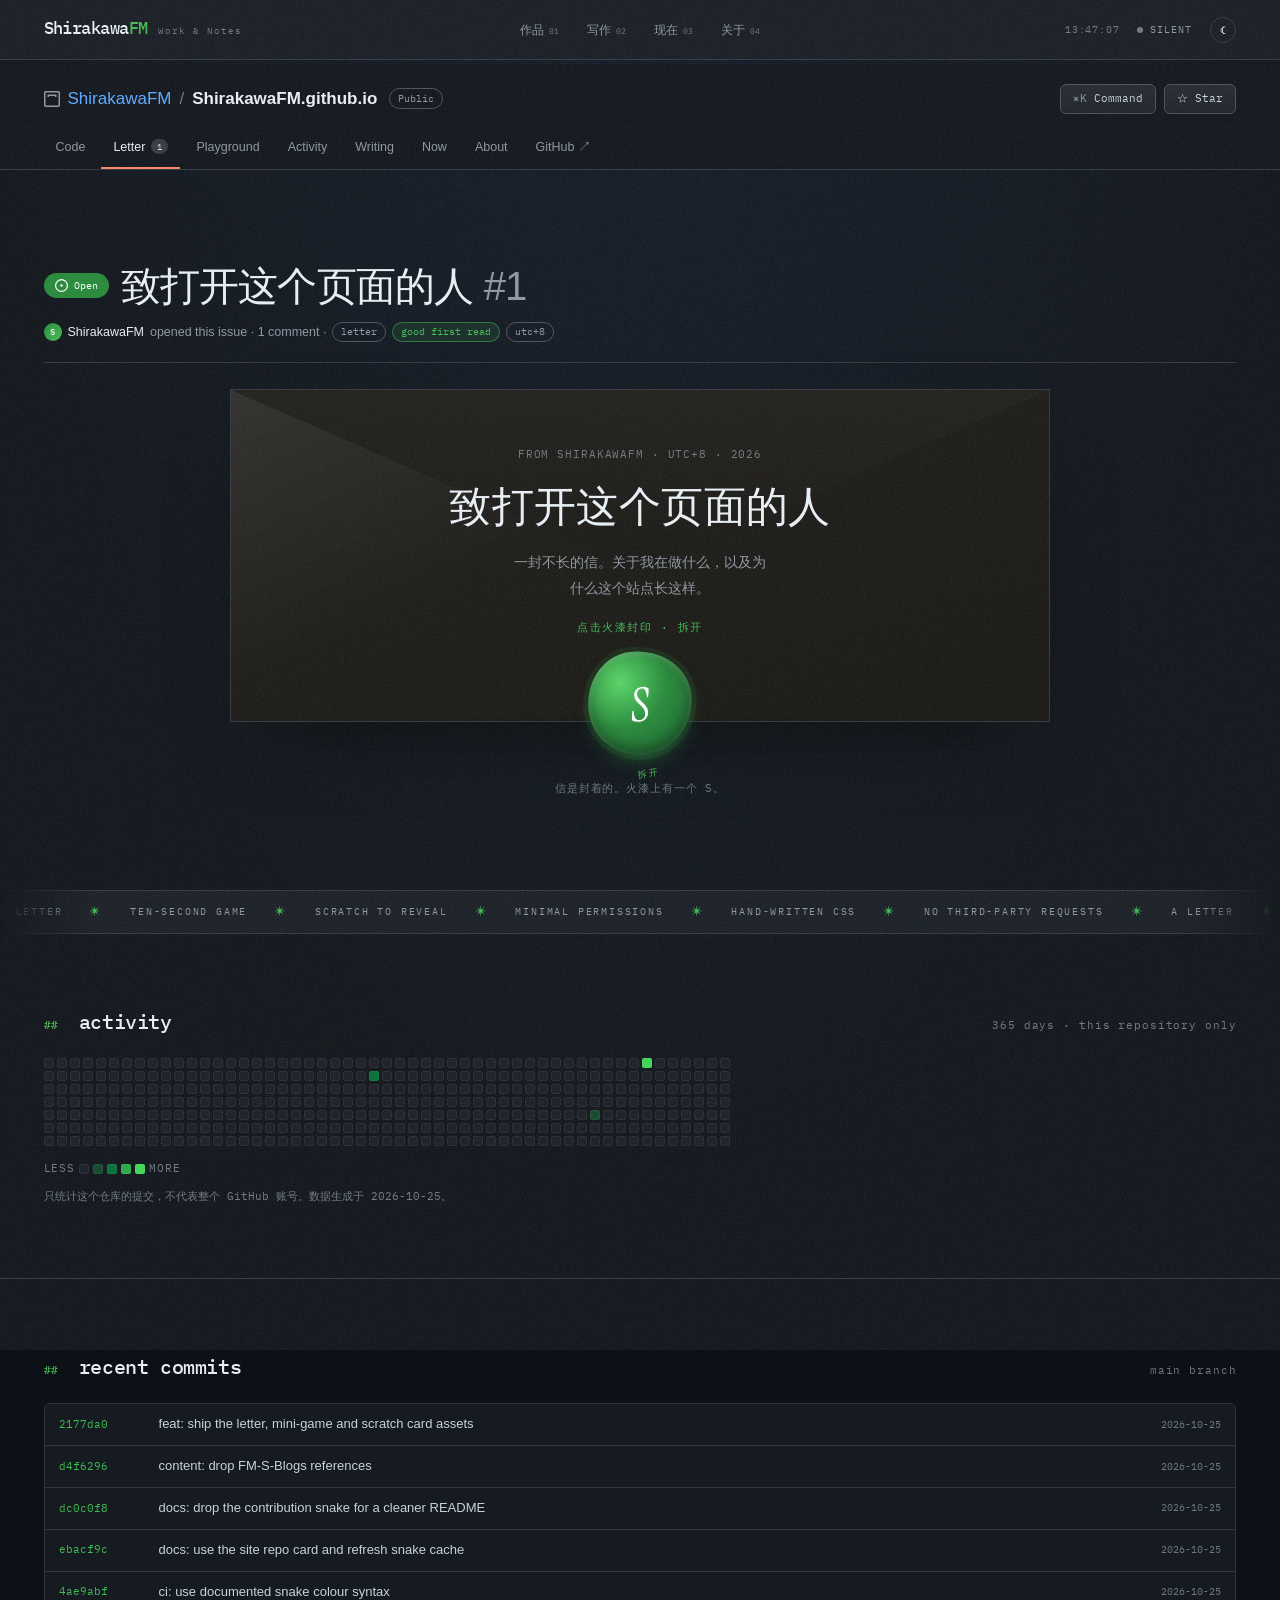
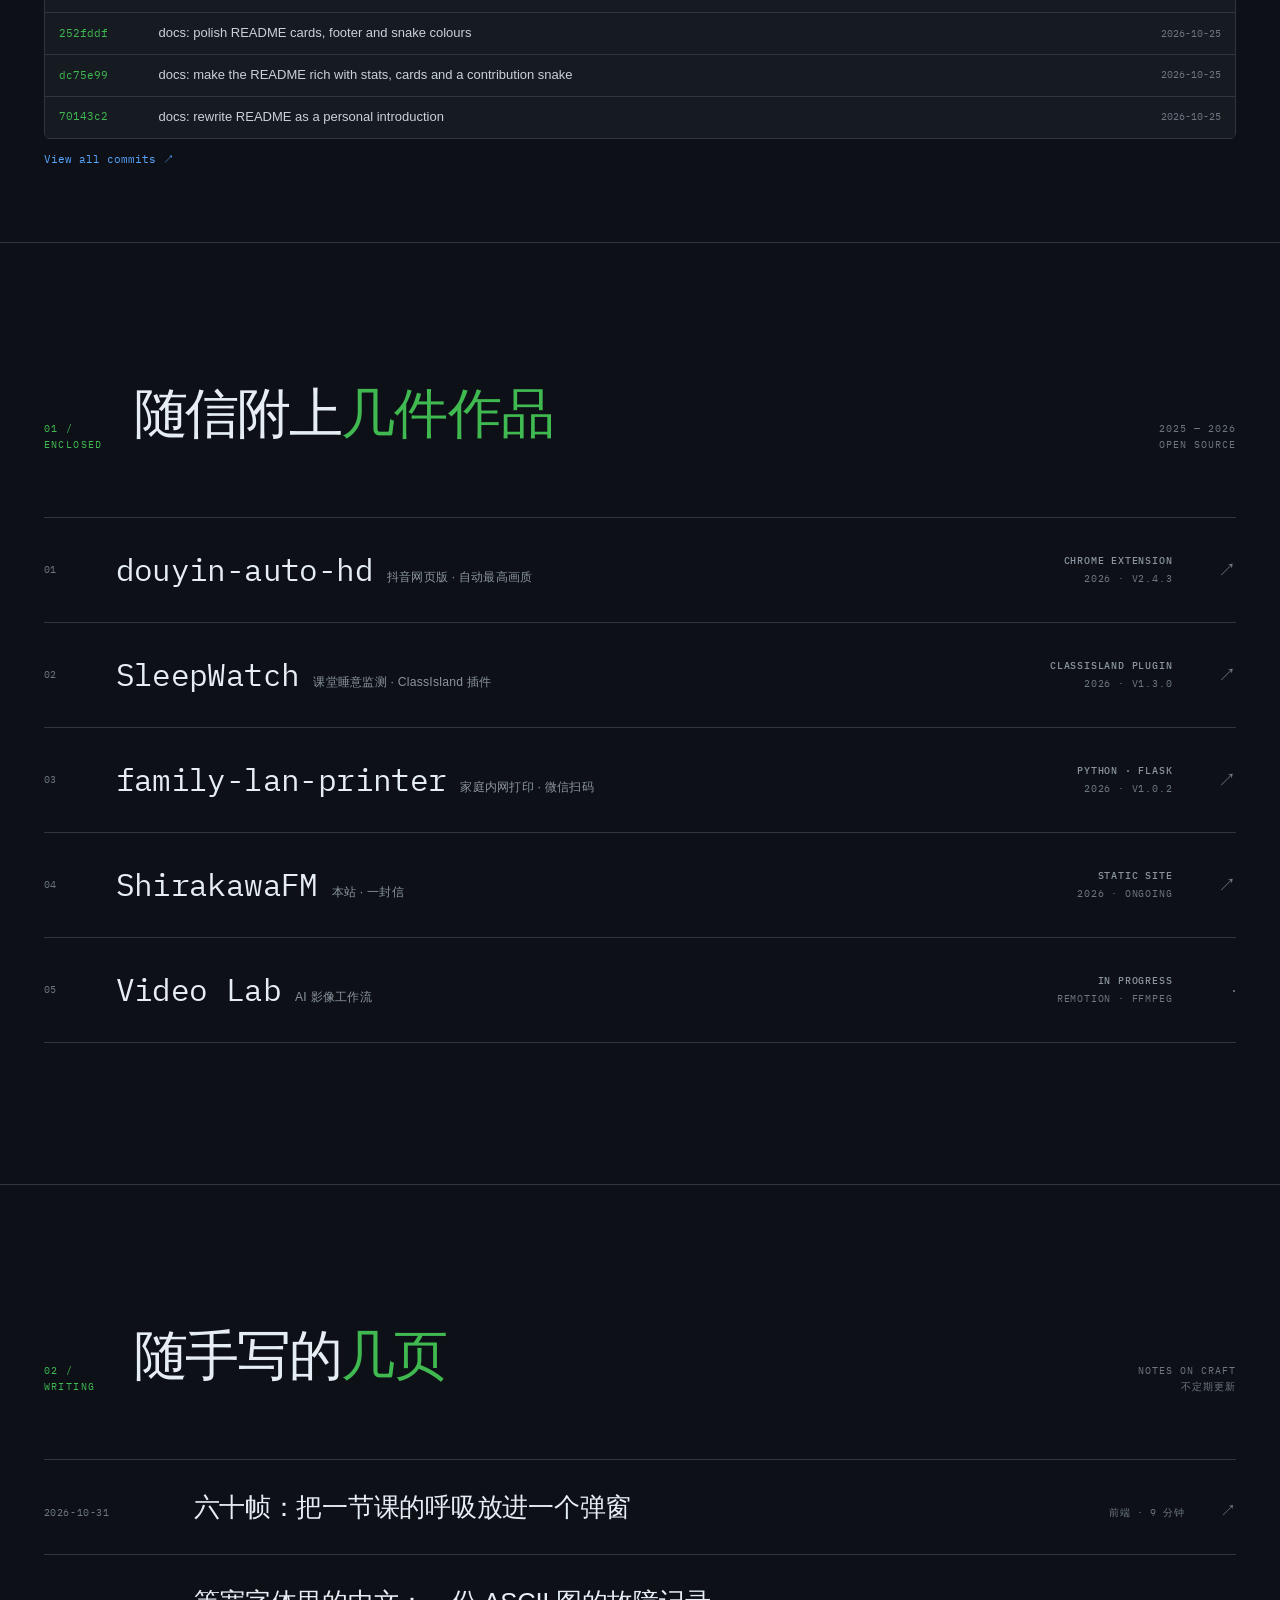
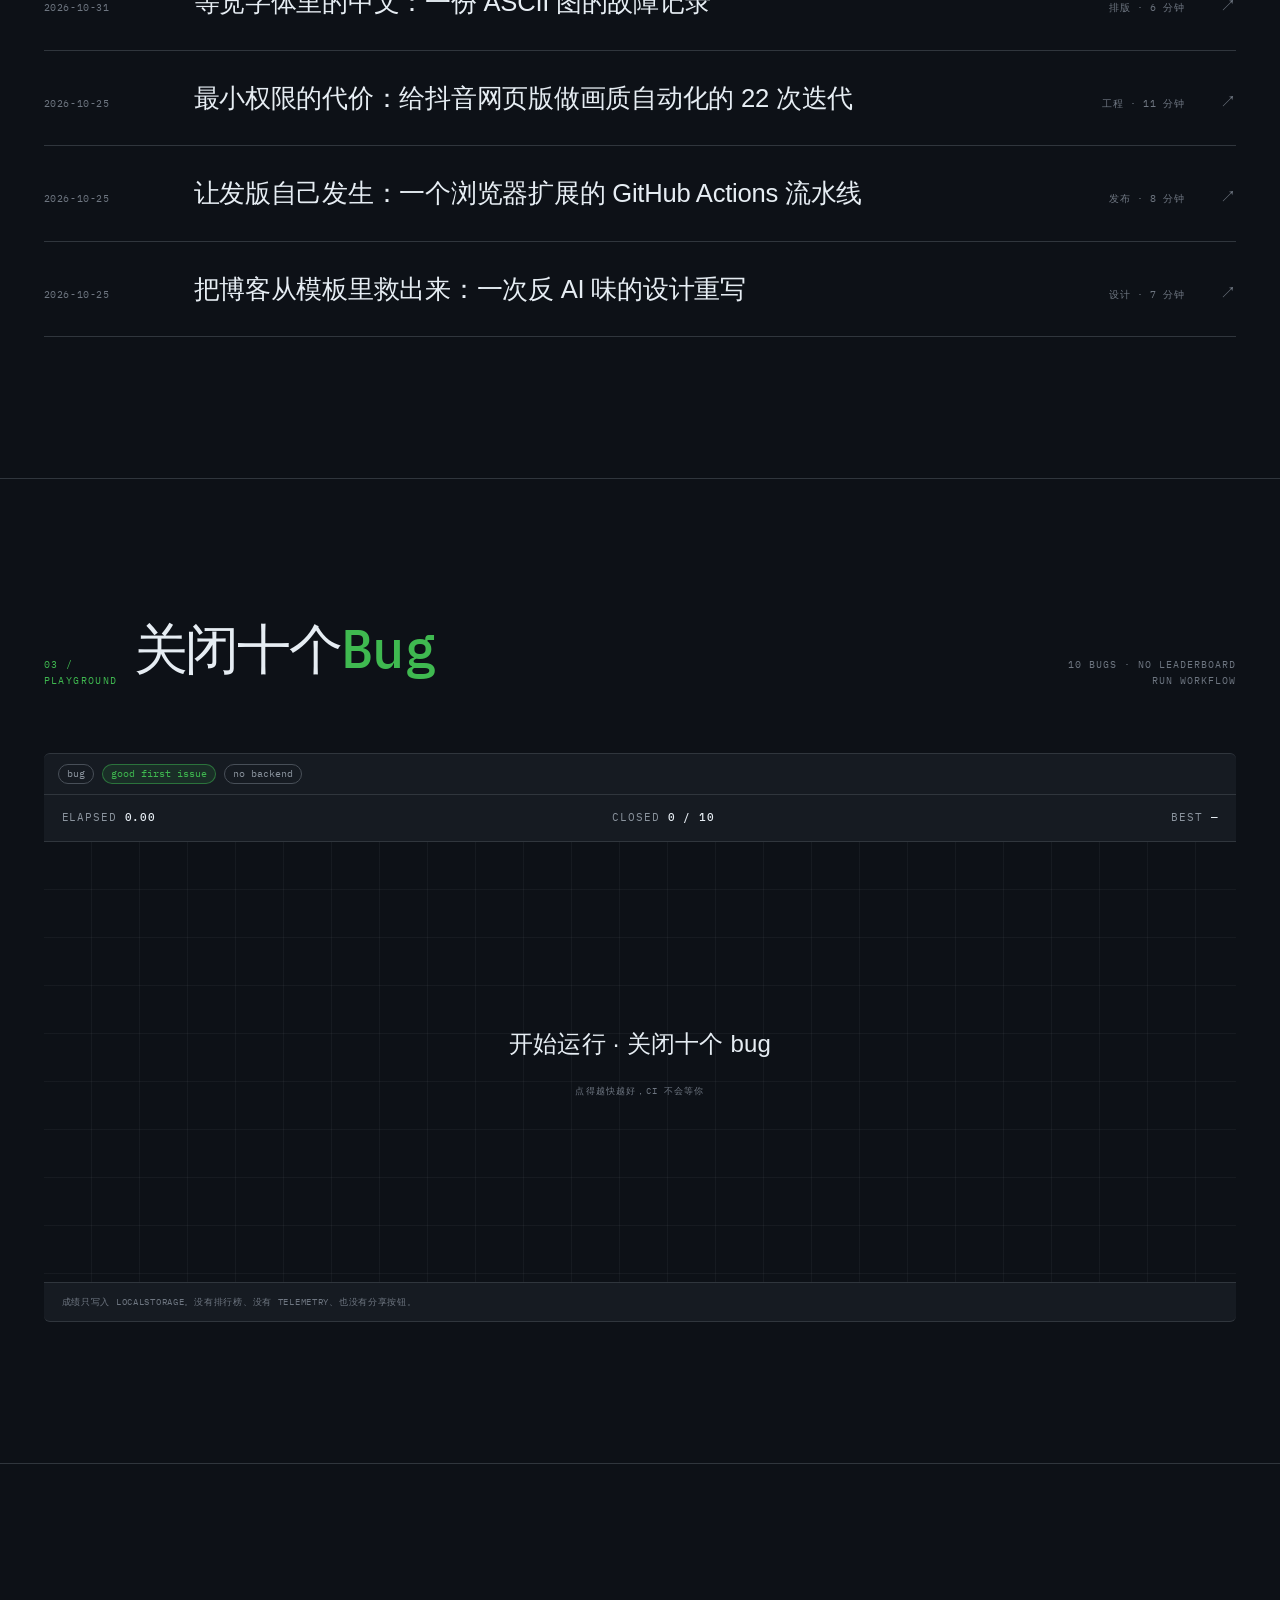
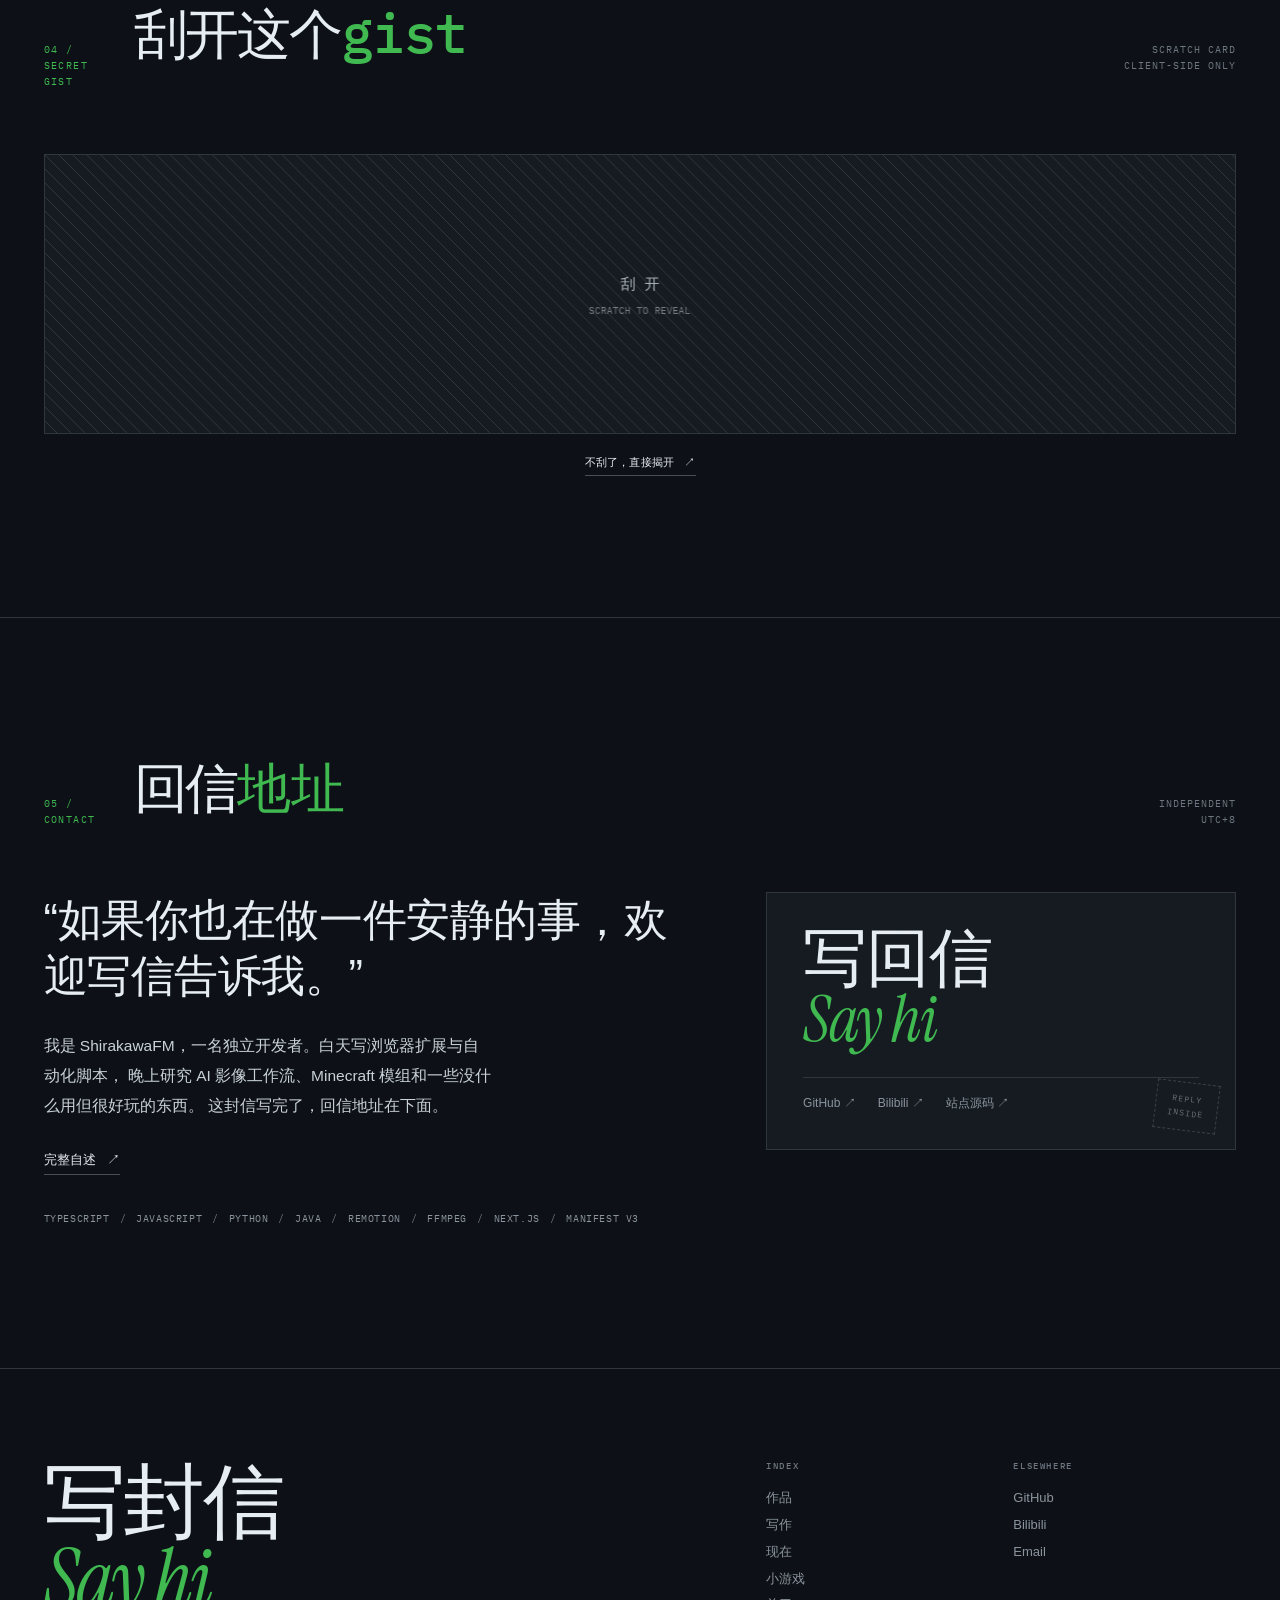
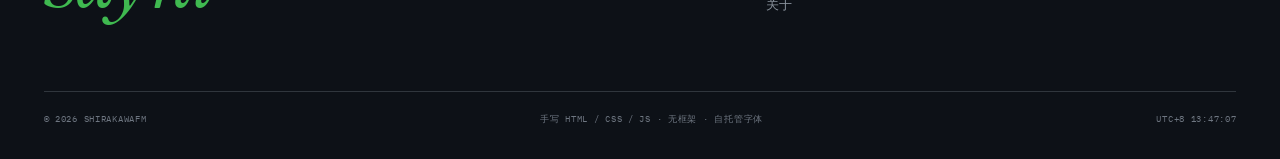
==== commit 8d93fe94: "加个 now 页，补两篇文章" ====
--- a/index.html
+++ b/index.html
@@ -24,11 +24,10 @@
 (function () {
   try {
     var saved = localStorage.getItem('fm-theme');
-    var dark = window.matchMedia('(prefers-color-scheme: dark)').matches;
-    document.documentElement.dataset.theme = saved || 'night';
-    document.documentElement.dataset.letter = localStorage.getItem('fm-letter') === 'open' ? 'open' : 'sealed';
+    if (saved) document.documentElement.dataset.theme = saved;
+    document.documentElement.dataset.letter =
+      localStorage.getItem('fm-letter') === 'open' ? 'open' : 'sealed';
   } catch (e) {
-    document.documentElement.dataset.theme = 'light';
     document.documentElement.dataset.letter = 'sealed';
   }
   window.setTimeout(function () {
@@ -52,7 +51,8 @@
   <nav class="nav" aria-label="主导航">
     <a href="/#work">作品<sup>01</sup></a>
     <a href="/writing/">写作<sup>02</sup></a>
-    <a href="/about/">关于<sup>03</sup></a>
+    <a href="/now/">现在<sup>03</sup></a>
+    <a href="/about/">关于<sup>04</sup></a>
   </nav>
 
   <div class="header-tools">
@@ -70,7 +70,8 @@
   <nav class="menu__list" aria-label="移动导航">
     <a href="/#work" style="--i:0">作品<sup>01</sup></a>
     <a href="/writing/" style="--i:1">写作<sup>02</sup></a>
-    <a href="/about/" style="--i:1">关于<sup>03</sup></a>
+    <a href="/now/" style="--i:2">现在<sup>03</sup></a>
+    <a href="/about/" style="--i:3">关于<sup>04</sup></a>
   </nav>
   <div class="menu__foot">
     <span>ShirakawaFM · 2026</span>
@@ -98,6 +99,7 @@
     <a href="#game">Playground</a>
     <a href="#activity">Activity</a>
     <a href="/writing/">Writing</a>
+    <a href="/now/">Now</a>
     <a href="/about/">About</a>
     <a href="https://github.com/ShirakawaFM/ShirakawaFM.github.io">GitHub ↗</a>
   </nav>
@@ -264,11 +266,37 @@
           </a>
         </li>
 
-        
-
         <li>
-          <a class="work" href="https://github.com/ShirakawaFM/ShirakawaFM.github.io" data-reveal style="--i:1">
+          <a class="work" href="https://github.com/ShirakawaFM/ClassIsland.SleepWatch" data-reveal style="--i:1">
             <span class="work__idx">02</span>
+            <div class="work__body">
+              <div class="work__title">SleepWatch <span class="zh">课堂睡意监测 · ClassIsland 插件</span></div>
+              <div class="work__detail">
+                <p>教室摄像头 + YOLOv8n-pose：认出趴桌与长时间闭眼，主界面只显示一个数字。下课按课表自动结算，弹一页 60fps 的课后总结。C# · Avalonia · ONNX，v1.3.0。</p>
+              </div>
+            </div>
+            <div class="work__meta"><b>ClassIsland plugin</b>2026 · v1.3.0</div>
+            <span class="work__arrow" aria-hidden="true">↗</span>
+          </a>
+        </li>
+
+        <li>
+          <a class="work" href="https://github.com/ShirakawaFM/family-lan-printer" data-reveal style="--i:2">
+            <span class="work__idx">03</span>
+            <div class="work__body">
+              <div class="work__title">family-lan-printer <span class="zh">家庭内网打印 · 微信扫码</span></div>
+              <div class="work__detail">
+                <p>让家里人也会用的打印入口：手机连同一个 WiFi，扫码、输密码、打字或选照片，预览后一键出纸。Flask 单服务，内容不出局域网，打印完 30 秒删临时文件。v1.0.2。</p>
+              </div>
+            </div>
+            <div class="work__meta"><b>Python · Flask</b>2026 · v1.0.2</div>
+            <span class="work__arrow" aria-hidden="true">↗</span>
+          </a>
+        </li>
+
+        <li>
+          <a class="work" href="https://github.com/ShirakawaFM/ShirakawaFM.github.io" data-reveal style="--i:3">
+            <span class="work__idx">04</span>
             <div class="work__body">
               <div class="work__title">ShirakawaFM <span class="zh">本站 · 一封信</span></div>
               <div class="work__detail">
@@ -281,8 +309,8 @@
         </li>
 
         <li>
-          <div class="work" data-reveal style="--i:2">
-            <span class="work__idx">03</span>
+          <div class="work" data-reveal style="--i:4">
+            <span class="work__idx">05</span>
             <div class="work__body">
               <div class="work__title">Video Lab <span class="zh">AI 影像工作流</span></div>
               <div class="work__detail">
@@ -306,21 +334,35 @@
       </header>
 
       <div class="write-list">
-        <a class="write" href="/writing/minimal-permissions.html" data-reveal style="--i:0">
+        <a class="write" href="/writing/sixty-frames.html" data-reveal style="--i:0">
+          <time class="write__date" datetime="2026-10-31">2026-10-31</time>
+          <span class="write__title">六十帧：把一节课的呼吸放进一个弹窗</span>
+          <span class="write__tag">前端 · 9 分钟</span>
+          <span class="write__arrow" aria-hidden="true">↗</span>
+        </a>
+
+        <a class="write" href="/writing/ascii-alignment.html" data-reveal style="--i:1">
+          <time class="write__date" datetime="2026-10-31">2026-10-31</time>
+          <span class="write__title">等宽字体里的中文：一份 ASCII 图的故障记录</span>
+          <span class="write__tag">排版 · 6 分钟</span>
+          <span class="write__arrow" aria-hidden="true">↗</span>
+        </a>
+
+        <a class="write" href="/writing/minimal-permissions.html" data-reveal style="--i:2">
           <time class="write__date" datetime="2026-10-25">2026-10-25</time>
           <span class="write__title">最小权限的代价：给抖音网页版做画质自动化的 22 次迭代</span>
           <span class="write__tag">工程 · 11 分钟</span>
           <span class="write__arrow" aria-hidden="true">↗</span>
         </a>
 
-        <a class="write" href="/writing/release-pipeline.html" data-reveal style="--i:1">
+        <a class="write" href="/writing/release-pipeline.html" data-reveal style="--i:3">
           <time class="write__date" datetime="2026-10-25">2026-10-25</time>
           <span class="write__title">让发版自己发生：一个浏览器扩展的 GitHub Actions 流水线</span>
           <span class="write__tag">发布 · 8 分钟</span>
           <span class="write__arrow" aria-hidden="true">↗</span>
         </a>
 
-        <a class="write" href="/writing/escape-the-template.html" data-reveal style="--i:1">
+        <a class="write" href="/writing/escape-the-template.html" data-reveal style="--i:4">
           <time class="write__date" datetime="2026-10-25">2026-10-25</time>
           <span class="write__title">把博客从模板里救出来：一次反 AI 味的设计重写</span>
           <span class="write__tag">设计 · 7 分钟</span>
@@ -444,6 +486,7 @@
           <h3>Index</h3>
           <a href="/#work">作品</a>
           <a href="/writing/">写作</a>
+          <a href="/now/">现在</a>
           <a href="/#game">小游戏</a>
           <a href="/about/">关于</a>
         </div>
--- a/assets/css/site.css
+++ b/assets/css/site.css
@@ -1199,6 +1199,14 @@
   transform: none;
 }
 
+/* JS 没跑起来时，被它负责显现的内容不能永远藏着 */
+@media (scripting: none) {
+  [data-reveal] {
+    opacity: 1 !important;
+    transform: none !important;
+  }
+}
+
 @media (prefers-reduced-motion: reduce) {
   html {
     scroll-behavior: auto;
@@ -1416,6 +1424,14 @@
   background: none;
   color: inherit;
   font-size: inherit;
+}
+
+/* 浅色主题下 pre 是"深底浅字"；到 night 主题变量一翻转，它就成了整页最亮的一块。
+   代码块面积大，反色只会刺眼，所以这里改成比纸面亮一档的底色。 */
+[data-theme="night"] .prose pre {
+  background: var(--paper-2);
+  color: var(--ink-soft);
+  border: 1px solid var(--line-strong);
 }
 
 .prose figure {
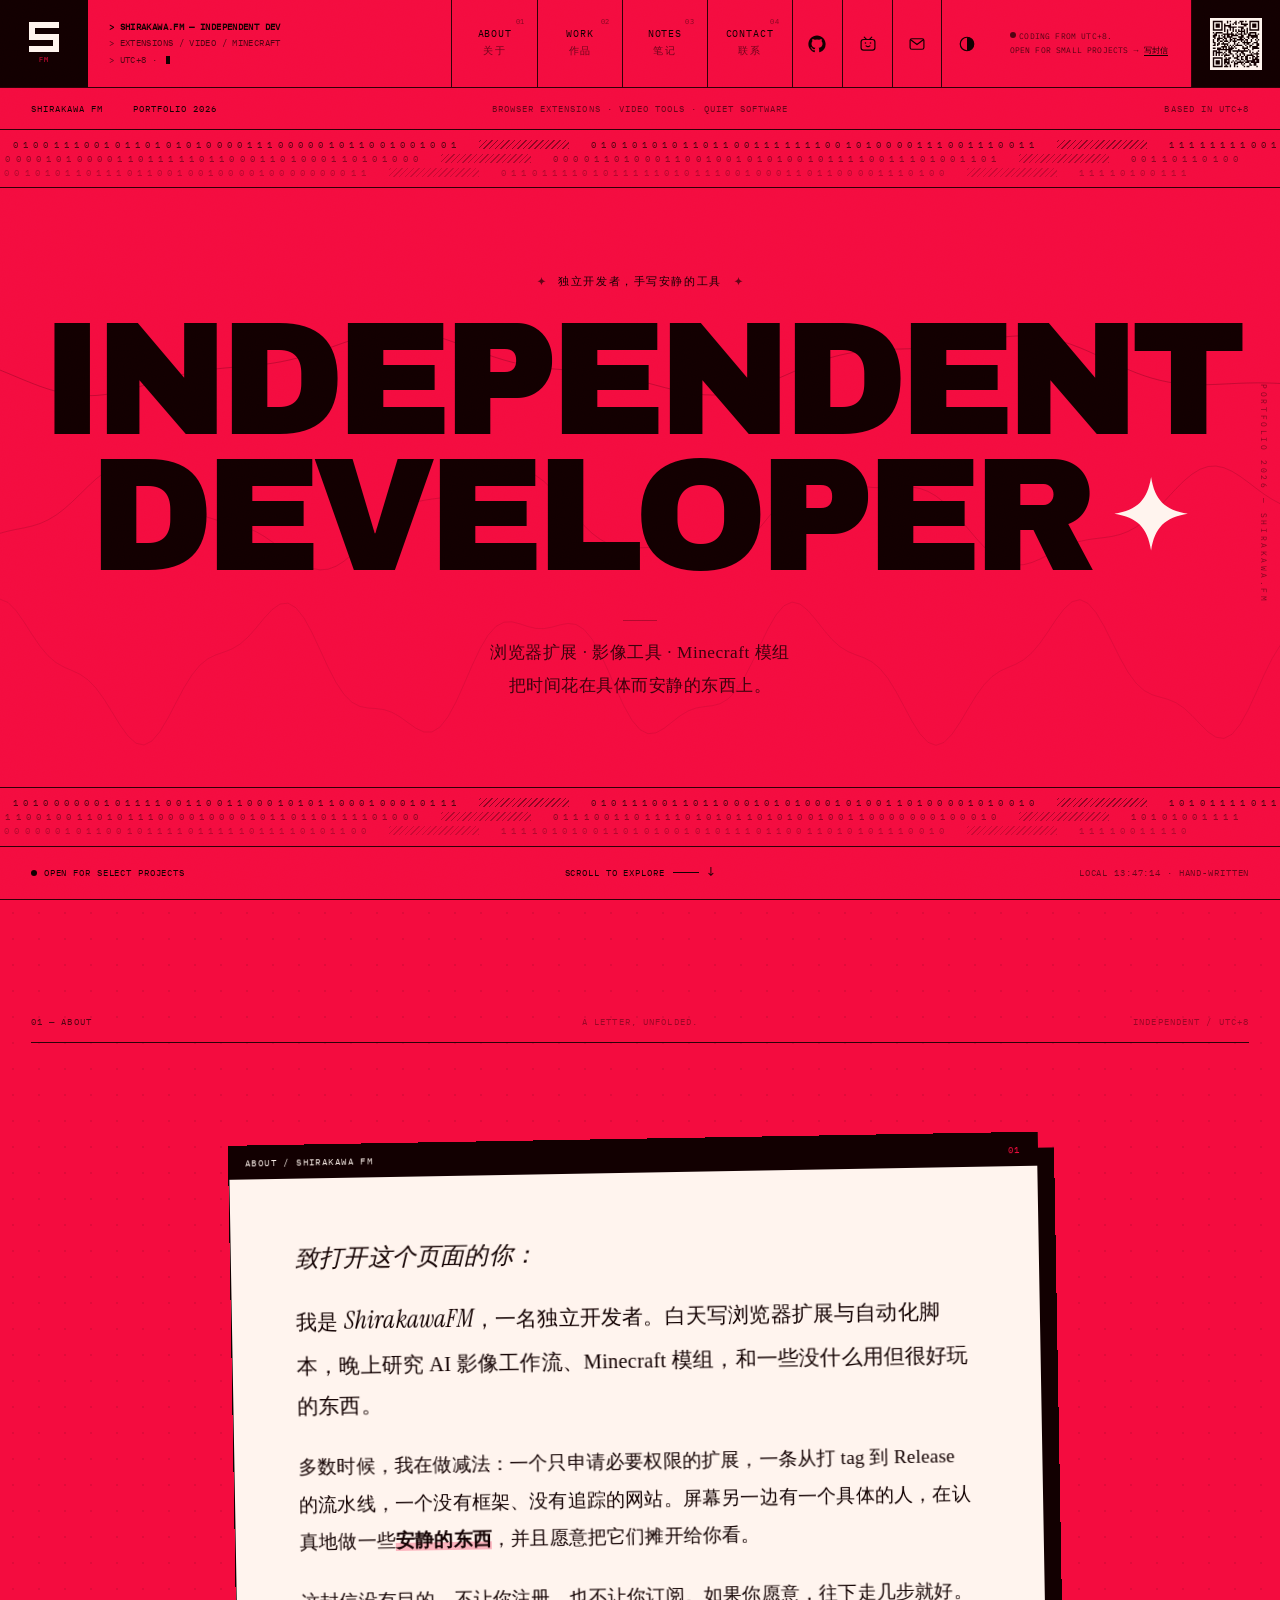
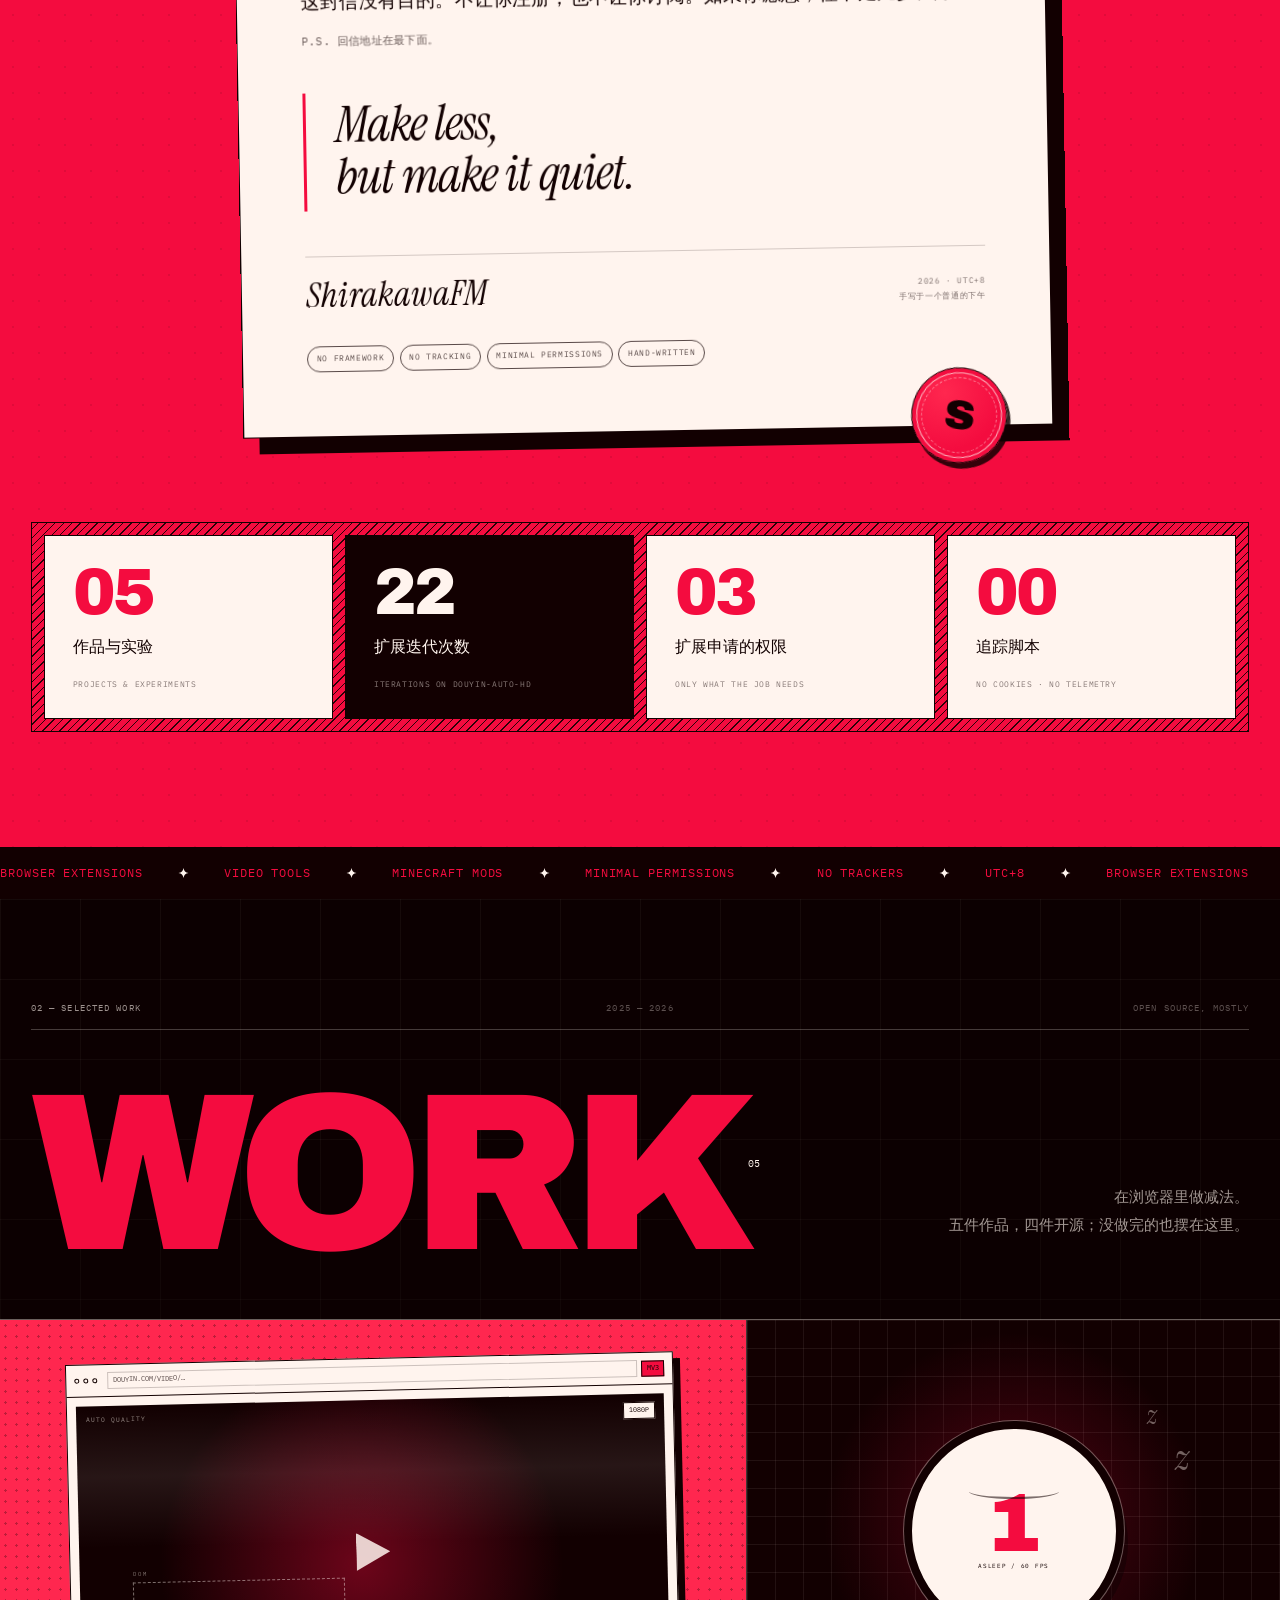
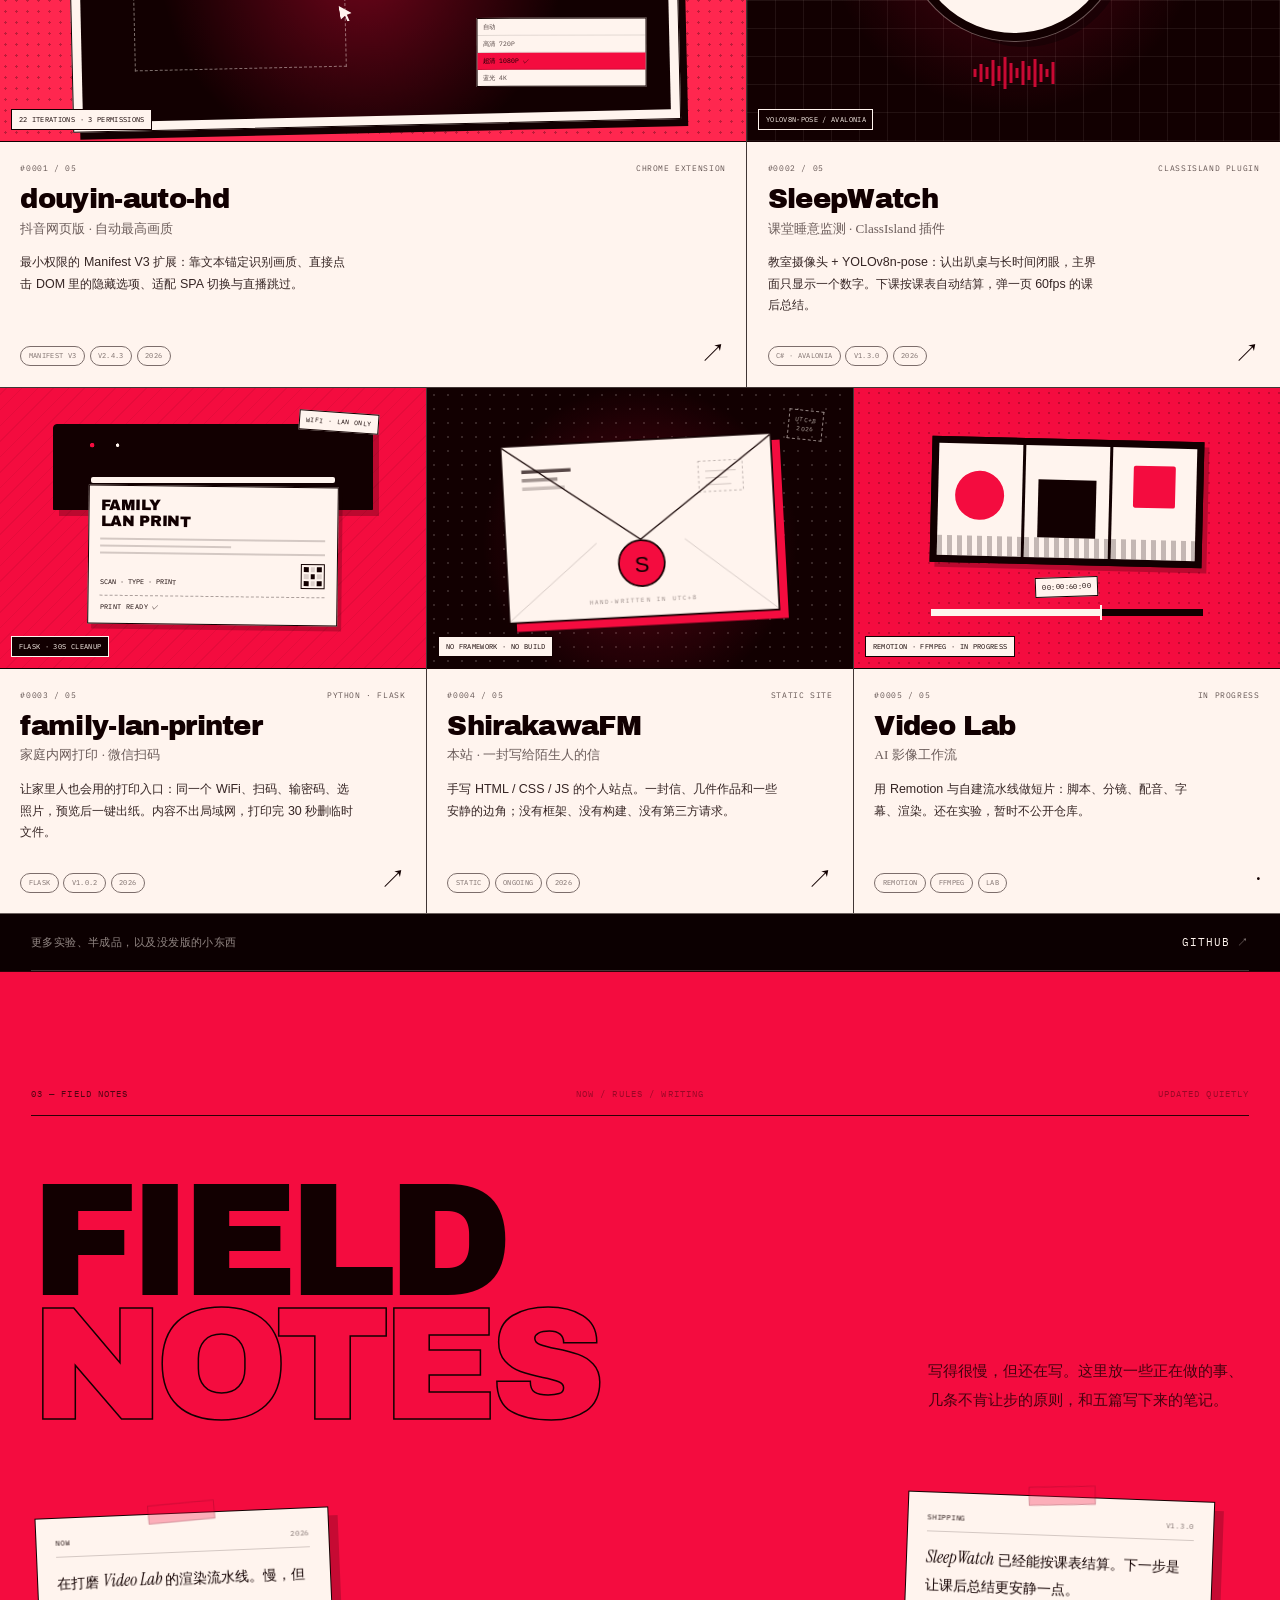
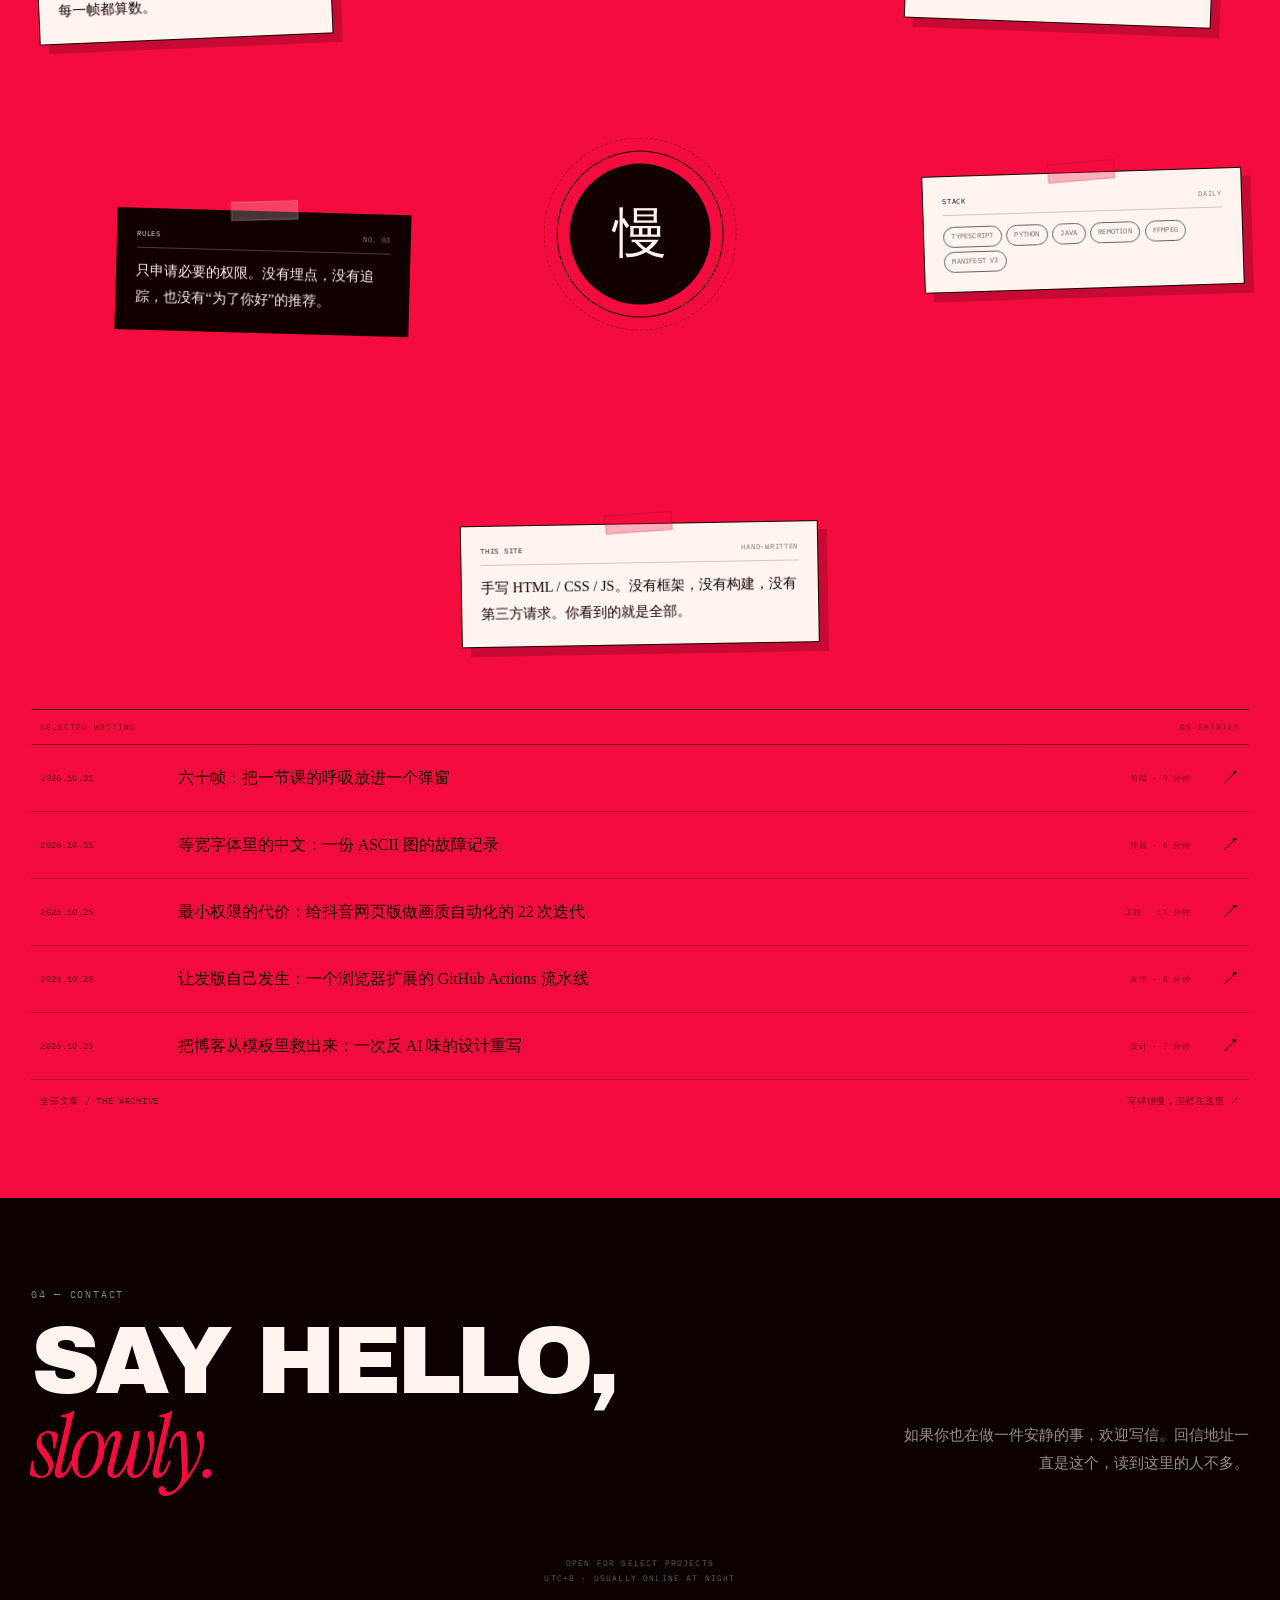
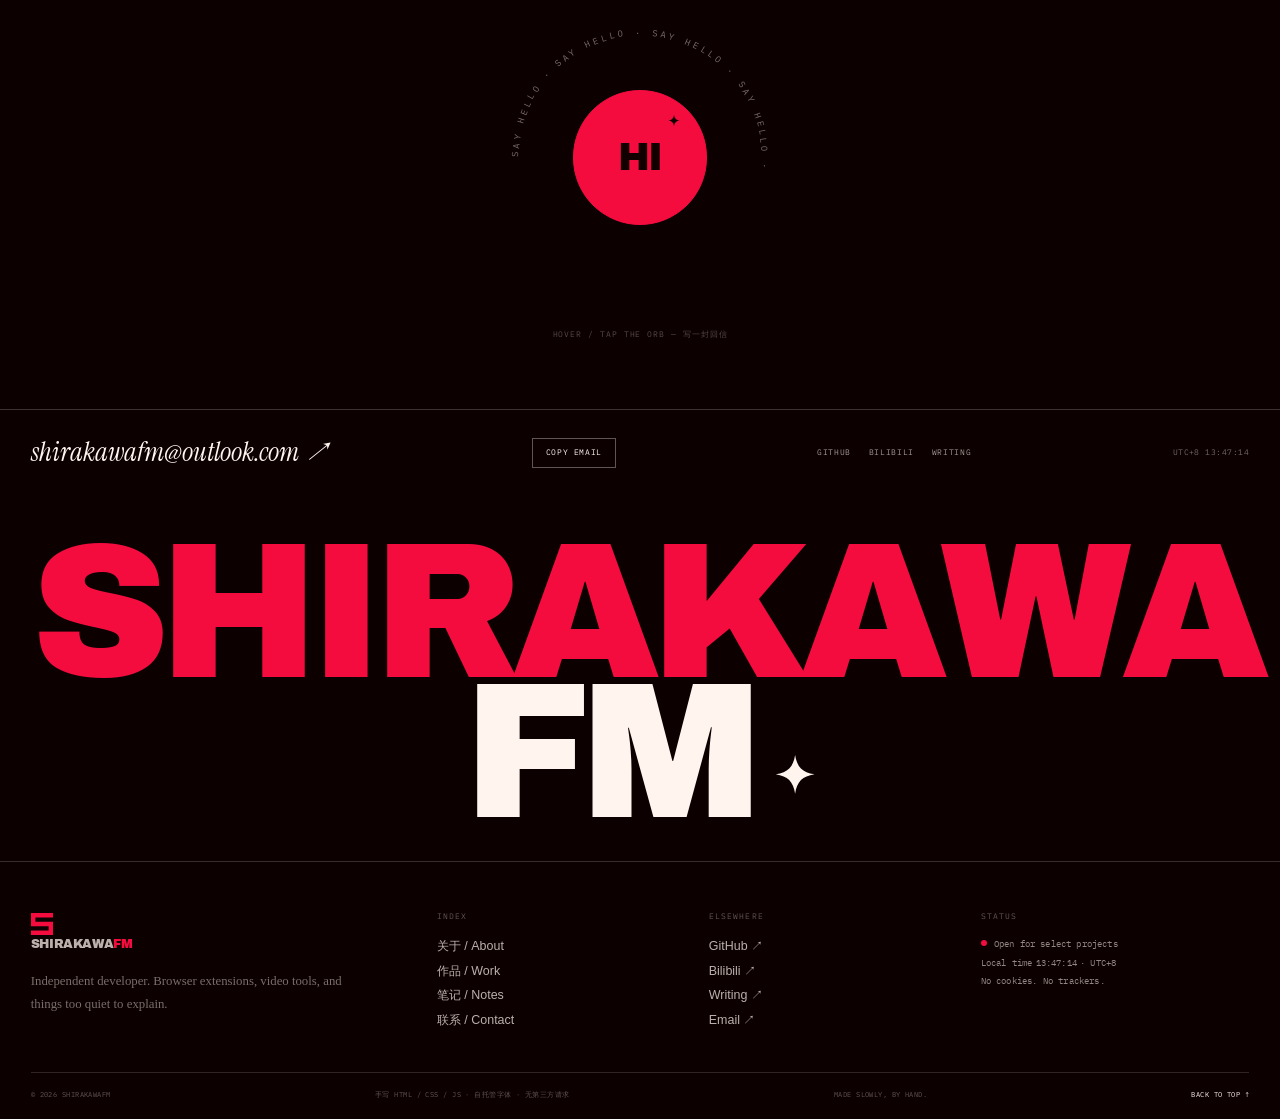
==== commit 1963cce6: "首页重做：猩红编辑风单页 替换首页为新的单页编辑风设计，新增独立的 CSS / JS、自托管字体、分享图与二维码资源；旧子页面样式、脚本与目录保持不变。" ====
--- a/index.html
+++ b/index.html
@@ -1,526 +1,750 @@
 <!DOCTYPE html>
-<html lang="zh-CN" data-theme="night">
+<html lang="zh-CN" data-mode="red">
 <head>
 <meta charset="utf-8">
 <meta name="viewport" content="width=device-width, initial-scale=1">
-<title>ShirakawaFM — 一封写给你的信</title>
-<meta name="description" content="一封不长的信，几件作品，一个十秒小游戏，和一张需要刮开的卡片。来自 ShirakawaFM。">
-<meta name="theme-color" content="#f2efe7">
+<title>ShirakawaFM — Independent Developer</title>
+<meta name="description" content="ShirakawaFM 的个人网站：浏览器扩展、影像工具与一些安静的软件。手写 HTML / CSS / JS，无框架、无追踪。">
+<meta name="theme-color" content="#f40c3f">
+<meta name="color-scheme" content="dark light">
 <meta property="og:type" content="website">
-<meta property="og:title" content="ShirakawaFM — 一封写给你的信">
-<meta property="og:description" content="一封不长的信，几件作品，一个十秒小游戏，和一张需要刮开的卡片。">
+<meta property="og:title" content="ShirakawaFM — Independent Developer">
+<meta property="og:description" content="浏览器扩展、影像工具与一些安静的软件。手写 HTML / CSS / JS，无框架、无追踪。">
 <meta property="og:url" content="https://shirakawafm.github.io/">
-<meta property="og:image" content="https://shirakawafm.github.io/assets/og.png">
+<meta property="og:image" content="https://shirakawafm.github.io/assets/og-2026.png">
 <meta property="og:image:width" content="1200">
 <meta property="og:image:height" content="630">
 <meta name="twitter:card" content="summary_large_image">
-<link rel="icon" href="/assets/favicon.svg" type="image/svg+xml">
+<meta name="twitter:image" content="https://shirakawafm.github.io/assets/og-2026.png">
 <link rel="canonical" href="https://shirakawafm.github.io/">
-<link rel="preload" href="/assets/fonts/instrument-serif-400.woff2" as="font" type="font/woff2" crossorigin>
-<link rel="preload" href="/assets/fonts/instrument-serif-400-italic.woff2" as="font" type="font/woff2" crossorigin>
-<link rel="preload" href="/assets/fonts/ibm-plex-mono-400.woff2" as="font" type="font/woff2" crossorigin>
-<link rel="stylesheet" href="/assets/css/site.css">
+<link rel="icon" href="assets/favicon-2026.svg" type="image/svg+xml">
+<link rel="preload" href="assets/fonts/archivo-black.woff2" as="font" type="font/woff2" crossorigin>
+<link rel="preload" href="assets/fonts/instrument-serif-400.woff2" as="font" type="font/woff2" crossorigin>
+<link rel="preload" href="assets/fonts/ibm-plex-mono-400.woff2" as="font" type="font/woff2" crossorigin>
+<link rel="stylesheet" href="assets/css/redesign.css">
 <script>
 (function () {
+  document.documentElement.classList.add('js');
+  if (window.matchMedia && window.matchMedia('(prefers-reduced-motion: reduce)').matches) {
+    document.documentElement.classList.add('reduced');
+  }
   try {
-    var saved = localStorage.getItem('fm-theme');
-    if (saved) document.documentElement.dataset.theme = saved;
-    document.documentElement.dataset.letter =
-      localStorage.getItem('fm-letter') === 'open' ? 'open' : 'sealed';
-  } catch (e) {
-    document.documentElement.dataset.letter = 'sealed';
-  }
-  window.setTimeout(function () {
-    if (!window.__fmLetterReady) document.documentElement.dataset.letter = 'open';
-  }, 1800);
+    var mode = localStorage.getItem('sfm-mode');
+    if (mode === 'contrast') document.documentElement.dataset.mode = 'contrast';
+  } catch (e) {}
 })();
 </script>
+<noscript>
+<style>
+  .boot { display: none !important; }
+  body.is-loading { overflow: auto !important; }
+  [data-reveal],
+  .hero__kicker,
+  .hero__meta,
+  .hero__sub {
+    opacity: 1 !important;
+    translate: 0 0 !important;
+  }
+  .hero__star {
+    opacity: 1 !important;
+    transform: none !important;
+  }
+  .hero__title { font-size: clamp(2.4rem, 10.5vw, 12rem) !important; }
+</style>
+</noscript>
+<script type="application/ld+json">
+{
+  "@context": "https://schema.org",
+  "@type": "Person",
+  "name": "ShirakawaFM",
+  "url": "https://shirakawafm.github.io/",
+  "jobTitle": "Independent Developer",
+  "sameAs": [
+    "https://github.com/ShirakawaFM",
+    "https://space.bilibili.com/209300529"
+  ]
+}
+</script>
 </head>
-<body>
+<body class="is-loading">
 
 <a class="skip-link" href="#main">跳到正文</a>
-<div class="cursor" aria-hidden="true"></div>
-<div class="cursor-dot" aria-hidden="true"></div>
-
-<header class="site-header">
-  <a class="brand" href="/" aria-label="ShirakawaFM 首页">
-    <span class="brand__mark">Shirakawa<em>FM</em></span>
-    <span class="brand__sub">Work &amp; Notes</span>
-  </a>
-
-  <nav class="nav" aria-label="主导航">
-    <a href="/#work">作品<sup>01</sup></a>
-    <a href="/writing/">写作<sup>02</sup></a>
-    <a href="/now/">现在<sup>03</sup></a>
-    <a href="/about/">关于<sup>04</sup></a>
-  </nav>
-
-  <div class="header-tools">
-    <span class="clock" data-clock aria-label="北京时间">--:--:--</span>
-    <button class="tool-btn" type="button" data-sound-toggle aria-pressed="false" aria-label="开启环境音">
-      <span class="dot" aria-hidden="true"></span><span data-sound-label>SILENT</span>
-    </button>
-    <button class="theme-btn" type="button" data-theme-toggle aria-label="切换主题">◐</button>
-    <button class="menu-btn" type="button" data-menu-toggle aria-expanded="false" aria-controls="menu">MENU</button>
-  </div>
-</header>
-
-<div class="menu" id="menu" aria-hidden="true">
-  <div></div>
-  <nav class="menu__list" aria-label="移动导航">
-    <a href="/#work" style="--i:0">作品<sup>01</sup></a>
-    <a href="/writing/" style="--i:1">写作<sup>02</sup></a>
-    <a href="/now/" style="--i:2">现在<sup>03</sup></a>
-    <a href="/about/" style="--i:3">关于<sup>04</sup></a>
-  </nav>
-  <div class="menu__foot">
-    <span>ShirakawaFM · 2026</span>
-    <span>UTC+8</span>
+
+<svg class="svg-sprite" aria-hidden="true" focusable="false" xmlns="http://www.w3.org/2000/svg">
+  <symbol id="i-github" viewBox="0 0 24 24">
+    <path fill="currentColor" d="M12 .5C5.73.5.5 5.73.5 12c0 5.08 3.29 9.39 7.86 10.91.58.1.79-.25.79-.55v-2.15c-3.2.7-3.87-1.36-3.87-1.36-.52-1.33-1.28-1.68-1.28-1.68-1.05-.72.08-.7.08-.7 1.16.08 1.77 1.19 1.77 1.19 1.03 1.77 2.7 1.26 3.36.96.1-.75.4-1.26.73-1.55-2.55-.29-5.23-1.28-5.23-5.7 0-1.26.45-2.29 1.19-3.1-.12-.29-.52-1.46.11-3.05 0 0 .96-.31 3.15 1.18a10.9 10.9 0 0 1 5.74 0c2.18-1.49 3.14-1.18 3.14-1.18.63 1.59.23 2.76.12 3.05.74.81 1.18 1.84 1.18 3.1 0 4.43-2.69 5.4-5.25 5.69.41.35.78 1.05.78 2.12v3.14c0 .31.2.66.8.55A11.51 11.51 0 0 0 23.5 12C23.5 5.73 18.27.5 12 .5Z"/>
+  </symbol>
+  <symbol id="i-bilibili" viewBox="0 0 24 24">
+    <g fill="none" stroke="currentColor" stroke-width="1.6" stroke-linecap="round" stroke-linejoin="round">
+      <path d="m7 2.8 3 3M17 2.8l-3 3"/>
+      <rect x="2.8" y="6" width="18.4" height="14.2" rx="3.2"/>
+      <path d="M9.4 14.5c1.7 1.4 3.5 1.4 5.2 0"/>
+    </g>
+    <circle cx="8.6" cy="10.6" r="1.05" fill="currentColor"/>
+    <circle cx="15.4" cy="10.6" r="1.05" fill="currentColor"/>
+  </symbol>
+  <symbol id="i-mail" viewBox="0 0 24 24">
+    <g fill="none" stroke="currentColor" stroke-width="1.6" stroke-linecap="round" stroke-linejoin="round">
+      <rect x="2.8" y="5" width="18.4" height="14" rx="2.4"/>
+      <path d="m3.6 6.4 8.4 6.4 8.4-6.4"/>
+    </g>
+  </symbol>
+  <symbol id="i-contrast" viewBox="0 0 24 24">
+    <circle cx="12" cy="12" r="9" fill="none" stroke="currentColor" stroke-width="1.6"/>
+    <path fill="currentColor" d="M12 3a9 9 0 0 1 0 18Z"/>
+  </symbol>
+  <symbol id="i-star" viewBox="0 0 24 24">
+    <path fill="currentColor" d="M12 0c1.1 6.9 4.1 9.9 11 11-6.9 1.1-9.9 4.1-11 11-1.1-6.9-4.1-9.9-11-11C7.9 9.9 10.9 6.9 12 0Z"/>
+  </symbol>
+  <symbol id="i-arrow" viewBox="0 0 24 24">
+    <path fill="none" stroke="currentColor" stroke-width="1.7" stroke-linecap="round" stroke-linejoin="round" d="M6 18 18 6M8 6h10v10"/>
+  </symbol>
+</svg>
+
+<div class="boot" data-boot aria-hidden="true">
+  <div class="boot__inner">
+    <div class="boot__top">
+      <span class="boot__brand">Shirakawa<em>FM</em></span>
+      <svg class="boot__star" viewBox="0 0 24 24" aria-hidden="true"><use href="#i-star"/></svg>
+    </div>
+    <div class="boot__bar"><i data-boot-bar></i></div>
+    <div class="boot__meta">
+      <span>BOOTING QUIET SOFTWARE</span>
+      <span><b data-boot-count>00</b> / 100</span>
+    </div>
+    <p class="boot__status">NO TRACKERS FOUND · UTC+8 · HAND-WRITTEN</p>
   </div>
 </div>
 
-<div class="gh-shell">
-  <div class="shell gh-repo">
-    <div class="gh-repo__id">
-      <svg class="gh-repo__icon" viewBox="0 0 16 16" aria-hidden="true"><path d="M0 1.75C0 .784.784 0 1.75 0h12.5C15.216 0 16 .784 16 1.75v12.5A1.75 1.75 0 0 1 14.25 16H1.75A1.75 1.75 0 0 1 0 14.25ZM1.5 1.75v12.5c0 .138.112.25.25.25h12.5a.25.25 0 0 0 .25-.25V1.75a.25.25 0 0 0-.25-.25H1.75a.25.25 0 0 0-.25.25Z"></path><path d="M4.25 3.5A.75.75 0 0 0 3.5 4.25V6h1.5V5h6v1h1.5V4.25a.75.75 0 0 0-.75-.75Z"></path></svg>
-      <a href="https://github.com/ShirakawaFM">ShirakawaFM</a>
-      <span class="gh-repo__slash">/</span>
-      <strong>ShirakawaFM.github.io</strong>
-      <span class="pill">Public</span>
-    </div>
-    <div class="gh-repo__actions">
-      <button class="gh-btn" type="button" data-cmdk><span class="mono">⌘K</span> Command</button>
-      <a class="gh-btn" href="https://github.com/ShirakawaFM/ShirakawaFM.github.io">☆ Star</a>
-    </div>
+<div class="scroll-progress" data-progress aria-hidden="true"></div>
+<div class="cursor" data-cursor-layer aria-hidden="true">
+  <div class="cursor__disc"><span class="cursor__label" data-cursor-label></span></div>
+</div>
+<div class="page-noise" aria-hidden="true"></div>
+
+<header class="masthead" data-header>
+  <a class="masthead__logo" href="#top" aria-label="ShirakawaFM — 回到顶部">
+    <svg class="logo-glyph" viewBox="0 0 20 20" aria-hidden="true">
+      <path d="M0 0h20v4H4v4h16v12H0v-4h16v-4H0z"/>
+    </svg>
+    <span class="logo-fm" aria-hidden="true">FM</span>
+  </a>
+
+  <div class="masthead__console" aria-hidden="true">
+    <span class="console__line" data-console-line="0">&gt; SHIRAKAWA.FM — INDEPENDENT DEV</span>
+    <span class="console__line" data-console-line="1">&gt; EXTENSIONS / VIDEO / MINECRAFT</span>
+    <span class="console__line" data-console-line="2">&gt; UTC+8 · NO TRACKERS<span class="console__caret"></span></span>
   </div>
-  <nav class="shell gh-tabs" aria-label="仓库导航">
-    <a href="/">Code</a>
-    <a class="is-active" href="#letter">Letter <span class="gh-badge">1</span></a>
-    <a href="#game">Playground</a>
-    <a href="#activity">Activity</a>
-    <a href="/writing/">Writing</a>
-    <a href="/now/">Now</a>
-    <a href="/about/">About</a>
-    <a href="https://github.com/ShirakawaFM/ShirakawaFM.github.io">GitHub ↗</a>
+
+  <nav class="masthead__nav" aria-label="主导航">
+    <a href="#about" data-nav="about"><sup>01</sup><span class="nav__en">About</span><span class="nav__zh">关于</span></a>
+    <a href="#work" data-nav="work"><sup>02</sup><span class="nav__en">Work</span><span class="nav__zh">作品</span></a>
+    <a href="#notes" data-nav="notes"><sup>03</sup><span class="nav__en">Notes</span><span class="nav__zh">笔记</span></a>
+    <a href="#contact" data-nav="contact"><sup>04</sup><span class="nav__en">Contact</span><span class="nav__zh">联系</span></a>
   </nav>
+
+  <div class="masthead__socials">
+    <a href="https://github.com/ShirakawaFM" target="_blank" rel="noopener" aria-label="GitHub（新标签页）">
+      <svg class="icon" aria-hidden="true"><use href="#i-github"/></svg>
+    </a>
+    <a href="https://space.bilibili.com/209300529" target="_blank" rel="noopener" aria-label="Bilibili（新标签页）">
+      <svg class="icon" aria-hidden="true"><use href="#i-bilibili"/></svg>
+    </a>
+    <a href="mailto:shirakawafm@outlook.com" aria-label="写信给 ShirakawaFM">
+      <svg class="icon" aria-hidden="true"><use href="#i-mail"/></svg>
+    </a>
+  </div>
+
+  <button class="masthead__contrast" type="button" data-contrast aria-pressed="false" aria-label="切换到高对比模式">
+    <svg class="icon" aria-hidden="true"><use href="#i-contrast"/></svg>
+  </button>
+
+  <div class="masthead__status">
+    <p><span class="status-dot" aria-hidden="true"></span>Coding from UTC+8.</p>
+    <p>Open for small projects → <a href="mailto:shirakawafm@outlook.com">写封信</a></p>
+  </div>
+
+  <div class="masthead__clock">
+    <span data-clock>--:--:--</span>
+    <em>UTC+8</em>
+  </div>
+
+  <a class="masthead__qr" href="mailto:shirakawafm@outlook.com" title="扫码或点击写信">
+    <img src="assets/qr.svg" alt="" width="58" height="58">
+    <span class="sr-only">写信给 ShirakawaFM</span>
+  </a>
+
+  <button class="menu-toggle" type="button" data-menu-open aria-expanded="false" aria-controls="site-menu">
+    <span>Menu</span>
+    <span class="menu-toggle__lines" aria-hidden="true"><i></i><i></i></span>
+  </button>
+</header>
+
+<div class="site-menu" id="site-menu" data-menu aria-hidden="true" inert>
+  <div class="site-menu__head">
+    <span class="site-menu__brand">Shirakawa<em>FM</em> — Index</span>
+    <button class="site-menu__close" type="button" data-menu-close aria-label="关闭菜单">Close <span aria-hidden="true">×</span></button>
+  </div>
+  <nav class="site-menu__nav" aria-label="移动导航">
+    <a href="#about" data-menu-link><sup>01</sup><span>关于</span><em>About</em></a>
+    <a href="#work" data-menu-link><sup>02</sup><span>作品</span><em>Work</em></a>
+    <a href="#notes" data-menu-link><sup>03</sup><span>笔记</span><em>Notes</em></a>
+    <a href="#contact" data-menu-link><sup>04</sup><span>联系</span><em>Contact</em></a>
+  </nav>
+  <div class="site-menu__foot">
+    <a class="site-menu__mail" href="mailto:shirakawafm@outlook.com">shirakawafm@outlook.com <span aria-hidden="true">↗</span></a>
+    <div class="site-menu__links">
+      <a href="https://github.com/ShirakawaFM" target="_blank" rel="noopener">GitHub ↗</a>
+      <a href="https://space.bilibili.com/209300529" target="_blank" rel="noopener">Bilibili ↗</a>
+      <a href="https://shirakawafm.github.io/writing/" target="_blank" rel="noopener">Writing ↗</a>
+    </div>
+    <p>UTC+8 · <span data-clock>--:--:--</span> · NO TRACKERS</p>
+  </div>
 </div>
 
 <main id="main">
-
-  <section class="letter" id="letter">
-    <div class="shell">
-      <div class="issue-head">
-        <div class="issue-head__title">
-          <span class="issue-state"><svg viewBox="0 0 16 16" aria-hidden="true"><path d="M8 9.5a1.5 1.5 0 1 0 0-3 1.5 1.5 0 0 0 0 3Z"></path><path d="M8 0a8 8 0 1 1 0 16A8 8 0 0 1 8 0ZM1.5 8a6.5 6.5 0 1 0 13 0 6.5 6.5 0 0 0-13 0Z"></path></svg> Open</span>
-          <h1>致打开这个页面的人 <span class="issue-num">#1</span></h1>
-        </div>
-        <p class="issue-head__meta">
-          <span class="avatar avatar--tiny">S</span>
-          <strong>ShirakawaFM</strong> opened this issue · 1 comment ·
-          <span class="label">letter</span>
-          <span class="label label--green">good first read</span>
-          <span class="label">utc+8</span>
-        </p>
-      </div>
-
-      <div class="envelope" data-envelope>
-        <div class="envelope__flap" aria-hidden="true"></div>
-        <div class="envelope__face">
-          <span class="envelope__meta mono">FROM SHIRAKAWAFM · UTC+8 · 2026</span>
-          <p class="envelope__to">致打开这个页面的人</p>
-          <p class="envelope__teaser">一封不长的信。关于我在做什么，以及为什么这个站点长这样。</p>
-          <span class="envelope__hint mono" data-envelope-hint>点击火漆封印 · 拆开</span>
-        </div>
-        <button class="wax" type="button" data-open-letter aria-label="拆开这封信">
-          <span class="wax__monogram" aria-hidden="true">S</span>
-          <span class="wax__label">拆开</span>
-        </button>
-        <span class="envelope__shadow" aria-hidden="true"></span>
-      </div>
-
-      <article class="letter-body" id="letter-body" data-letter-body>
-        <header class="letter-body__head">
-          <span class="mono">00 / A LETTER</span>
-          <span class="mono">一页 · 约 1 分钟</span>
-        </header>
-
-        <p class="letter-body__salutation">致打开这个页面的人：</p>
-
-        <p>你可能不认识我。<strong>没关系。</strong></p>
-
-        <p>
-          我是 ShirakawaFM，一个把时间花在浏览器扩展、影像工具和 Minecraft 模组上的独立开发者。
-          多数时候在做减法：一个只申请三个权限的扩展、一条从打 tag 到 Release 的流水线、
-          一个不用框架的网站。
-        </p>
-
-        <p>
-          这封信没有目的。不是让你注册、购买或者订阅——只是想让你知道，
-          屏幕另一边有一个具体的人，在认真地做一些<strong>安静的东西</strong>，
-          并且愿意把它们摊开给你看。
-        </p>
-
-        <p>
-          如果你愿意，往下走几步：看看我最近在做什么，读一两篇写得很慢的文章，
-          或者，陪我玩一个十秒钟的小游戏。
-        </p>
-
-        <p class="letter-body__ps">
-          P.S. 信末有一张刮刮卡。刮开它，才算真的读完。
-        </p>
-
-        <footer class="letter-body__sign">
-          <p class="letter-body__name">ShirakawaFM</p>
-          <p class="mono">2026 · UTC+8 · 手写于一个普通的下午</p>
-        </footer>
-
-        <div class="letter-body__stamps" aria-hidden="true">
-          <span class="stamp stamp--a">NO FRAMEWORK<br>NO TRACKING</span>
-          <span class="stamp stamp--b">MADE BY HAND<br>100% HUMAN</span>
-        </div>
-
-        <div class="issue-foot" data-issue-foot>
-          <div class="reactions" data-reactions>
-            <button type="button" data-reaction="👍" aria-label="点赞">👍 <span>0</span></button>
-            <button type="button" data-reaction="❤️" aria-label="喜欢">❤️ <span>0</span></button>
-            <button type="button" data-reaction="🚀" aria-label="酷">🚀 <span>0</span></button>
-            <button type="button" data-reaction="👀" aria-label="在看">👀 <span>0</span></button>
-          </div>
-          <button class="gh-btn gh-btn--green" type="button" data-close-issue>Close as completed</button>
-        </div>
-
-        <div class="issue-comment">
-          <span class="avatar">S</span>
-          <div class="issue-comment__body">
-            <p class="issue-comment__meta"><strong>ShirakawaFM</strong> commented · just now</p>
-            <textarea data-comment rows="2" placeholder="Leave a comment（只保存在你的浏览器里）"></textarea>
-            <div class="issue-comment__actions">
-              <button class="gh-btn gh-btn--green" type="button" data-comment-save>Comment</button>
-              <span class="mono" data-comment-status></span>
-            </div>
-            <p class="issue-comment__saved" data-comment-saved hidden></p>
-          </div>
-        </div>
-      </article>
-
-      <p class="letter__sealed-note mono" data-sealed-note>信是封着的。火漆上有一个 S。</p>
-    </div>
+  <section class="hero" id="top" aria-labelledby="hero-title">
+    <canvas class="hero__waves" data-waves aria-hidden="true"></canvas>
+    <div class="hero__side" aria-hidden="true">Portfolio 2026 — Shirakawa.FM</div>
+
+    <div class="hero__meta">
+      <span>Shirakawa FM <i>—</i> Portfolio 2026</span>
+      <span class="hero__meta-mid">Browser extensions · Video tools · Quiet software</span>
+      <span>Based in UTC+8</span>
+    </div>
+
+    <div class="binary binary--top" data-binary aria-hidden="true"></div>
+
+    <div class="hero__stage">
+      <p class="hero__kicker">
+        <svg class="star star--small" aria-hidden="true"><use href="#i-star"/></svg>
+        独立开发者，手写安静的工具
+        <svg class="star star--small" aria-hidden="true"><use href="#i-star"/></svg>
+      </p>
+      <h1 class="hero__title" id="hero-title" aria-label="Independent Developer">
+        <span class="hero__line"><span class="hero__word" data-split aria-hidden="true">Independent</span></span>
+        <span class="hero__line hero__line--last">
+          <span class="hero__word" data-split aria-hidden="true">Developer</span>
+          <span class="hero__star" aria-hidden="true"><svg viewBox="0 0 24 24"><use href="#i-star"/></svg></span>
+        </span>
+      </h1>
+      <p class="hero__sub">浏览器扩展 · 影像工具 · Minecraft 模组<br>把时间花在具体而安静的东西上。</p>
+    </div>
+
+    <div class="binary binary--bottom" data-binary aria-hidden="true"></div>
+
+    <div class="hero__foot">
+      <p class="hero__avail"><span class="status-dot" aria-hidden="true"></span>OPEN FOR SELECT PROJECTS</p>
+      <a class="hero__scroll" href="#about">SCROLL TO EXPLORE <span aria-hidden="true">↓</span></a>
+      <p class="hero__local">LOCAL <span data-clock>--:--:--</span> · HAND-WRITTEN</p>
+    </div>
+  </section>
+
+  <section class="about" id="about" aria-labelledby="about-title">
+    <div class="section-label">
+      <span>01 — About</span>
+      <span class="section-label__mid">A letter, unfolded.</span>
+      <span>Independent / UTC+8</span>
+    </div>
+
+    <div class="letter-wrap">
+      <div class="letter" data-parallax="0.045">
+        <article class="letter__card" data-reveal>
+          <header class="letter__bar">
+            <span>About / Shirakawa FM</span>
+            <span>01</span>
+          </header>
+          <div class="letter__body">
+            <p class="letter__hello">致打开这个页面的你：</p>
+            <p class="letter__lead">我是 <em>ShirakawaFM</em>，一名独立开发者。白天写浏览器扩展与自动化脚本，晚上研究 AI 影像工作流、Minecraft 模组，和一些没什么用但很好玩的东西。</p>
+            <p>多数时候，我在做减法：一个只申请必要权限的扩展，一条从打 tag 到 Release 的流水线，一个没有框架、没有追踪的网站。屏幕另一边有一个具体的人，在认真地做一些<strong>安静的东西</strong>，并且愿意把它们摊开给你看。</p>
+            <p>这封信没有目的。不让你注册，也不让你订阅。如果你愿意，往下走几步就好。</p>
+            <p class="letter__ps">P.S. 回信地址在最下面。</p>
+
+            <blockquote class="letter__quote">Make less,<br>but make it quiet.</blockquote>
+
+            <footer class="letter__sign">
+              <b>ShirakawaFM</b>
+              <span>2026 · UTC+8<br>手写于一个普通的下午</span>
+            </footer>
+
+            <ul class="letter__tags" aria-label="站点原则">
+              <li>No framework</li>
+              <li>No tracking</li>
+              <li>Minimal permissions</li>
+              <li>Hand-written</li>
+            </ul>
+          </div>
+          <span class="letter__seal" aria-hidden="true">S</span>
+        </article>
+      </div>
+    </div>
+
+    <ul class="facts" data-reveal>
+      <li>
+        <b>05</b>
+        <span>作品与实验</span>
+        <em>Projects &amp; experiments</em>
+      </li>
+      <li>
+        <b>22</b>
+        <span>扩展迭代次数</span>
+        <em>Iterations on douyin-auto-hd</em>
+      </li>
+      <li>
+        <b>03</b>
+        <span>扩展申请的权限</span>
+        <em>Only what the job needs</em>
+      </li>
+      <li>
+        <b>00</b>
+        <span>追踪脚本</span>
+        <em>No cookies · No telemetry</em>
+      </li>
+    </ul>
   </section>
 
   <div class="ticker" aria-hidden="true">
     <div class="ticker__track">
       <div class="ticker__group">
-        <span>A letter</span><span>Ten-second game</span><span>Scratch to reveal</span><span>Minimal permissions</span><span>Hand-written CSS</span><span>No third-party requests</span>
+        <span>Browser extensions</span><svg class="star" aria-hidden="true"><use href="#i-star"/></svg>
+        <span>Video tools</span><svg class="star" aria-hidden="true"><use href="#i-star"/></svg>
+        <span>Minecraft mods</span><svg class="star" aria-hidden="true"><use href="#i-star"/></svg>
+        <span>Minimal permissions</span><svg class="star" aria-hidden="true"><use href="#i-star"/></svg>
+        <span>No trackers</span><svg class="star" aria-hidden="true"><use href="#i-star"/></svg>
+        <span>UTC+8</span><svg class="star" aria-hidden="true"><use href="#i-star"/></svg>
       </div>
       <div class="ticker__group">
-        <span>A letter</span><span>Ten-second game</span><span>Scratch to reveal</span><span>Minimal permissions</span><span>Hand-written CSS</span><span>No third-party requests</span>
+        <span>Browser extensions</span><svg class="star" aria-hidden="true"><use href="#i-star"/></svg>
+        <span>Video tools</span><svg class="star" aria-hidden="true"><use href="#i-star"/></svg>
+        <span>Minecraft mods</span><svg class="star" aria-hidden="true"><use href="#i-star"/></svg>
+        <span>Minimal permissions</span><svg class="star" aria-hidden="true"><use href="#i-star"/></svg>
+        <span>No trackers</span><svg class="star" aria-hidden="true"><use href="#i-star"/></svg>
+        <span>UTC+8</span><svg class="star" aria-hidden="true"><use href="#i-star"/></svg>
       </div>
     </div>
   </div>
 
-  <section class="gh-panel" id="activity">
-    <div class="shell">
-      <div class="gh-panel__head">
-        <h2><span class="mono">##</span> activity</h2>
-        <span class="mono">365 days · this repository only</span>
-      </div>
-      <div class="contrib" data-contrib aria-label="本仓库最近一年的提交热力图"></div>
-      <div class="contrib__legend mono">
-        <span>Less</span><i class="contrib__cell l0"></i><i class="contrib__cell l1"></i><i class="contrib__cell l2"></i><i class="contrib__cell l3"></i><i class="contrib__cell l4"></i><span>More</span>
-      </div>
-      <p class="gh-note mono">只统计这个仓库的提交，不代表整个 GitHub 账号。数据生成于 <span data-generated>—</span>。</p>
+  <section class="work" id="work" aria-labelledby="work-title">
+    <div class="work__head">
+      <div class="section-label section-label--light">
+        <span>02 — Selected work</span>
+        <span class="section-label__mid">2025 — 2026</span>
+        <span>Open source, mostly</span>
+      </div>
+      <div class="work__title-row">
+        <h2 class="work__title" id="work-title" data-reveal>Work<sup>05</sup></h2>
+        <p class="work__note">在浏览器里做减法。<br>五件作品，四件开源；没做完的也摆在这里。</p>
+      </div>
+    </div>
+
+    <div class="work__grid">
+      <article class="project project--wide" data-reveal style="--i:0">
+        <a class="project__link" href="https://github.com/ShirakawaFM/douyin-auto-hd" target="_blank" rel="noopener" data-cursor="OPEN REPO">
+          <div class="project__art art--browser" aria-hidden="true">
+            <div class="art__browser">
+              <div class="art__chrome">
+                <i></i><i></i><i></i>
+                <span>douyin.com/video/…</span>
+                <b>MV3</b>
+              </div>
+              <div class="art__video">
+                <span class="art__video-label">AUTO QUALITY</span>
+                <span class="art__badge">1080P</span>
+                <span class="art__play"></span>
+                <span class="art__anchor"></span>
+                <div class="art__quality">
+                  <span>自动</span>
+                  <span>高清 720P</span>
+                  <span class="is-on">超清 1080P</span>
+                  <span>蓝光 4K</span>
+                </div>
+                <span class="art__cursor"></span>
+                <span class="art__scan"></span>
+              </div>
+            </div>
+            <span class="art__note">22 ITERATIONS · 3 PERMISSIONS</span>
+          </div>
+          <div class="project__body">
+            <div class="project__top">
+              <span class="project__no">#0001 / 05</span>
+              <span class="project__status">Chrome extension</span>
+            </div>
+            <h3 class="project__title">douyin-auto-hd</h3>
+            <p class="project__zh">抖音网页版 · 自动最高画质</p>
+            <p class="project__desc">最小权限的 Manifest V3 扩展：靠文本锚定识别画质、直接点击 DOM 里的隐藏选项、适配 SPA 切换与直播跳过。</p>
+            <div class="project__foot">
+              <ul class="tags">
+                <li>Manifest V3</li>
+                <li>v2.4.3</li>
+                <li>2026</li>
+              </ul>
+              <span class="project__arrow" aria-hidden="true">↗</span>
+            </div>
+          </div>
+        </a>
+      </article>
+
+      <article class="project project--sleep" data-reveal style="--i:1">
+        <a class="project__link" href="https://github.com/ShirakawaFM/ClassIsland.SleepWatch" target="_blank" rel="noopener" data-cursor="OPEN REPO">
+          <div class="project__art art--sleep" aria-hidden="true">
+            <div class="art__watch">
+              <span class="art__eye"></span>
+              <strong>1</strong>
+              <small>ASLEEP / 60 FPS</small>
+            </div>
+            <div class="art__wave">
+              <i style="--h:8px"></i><i style="--h:18px"></i><i style="--h:12px"></i><i style="--h:26px"></i><i style="--h:15px"></i><i style="--h:32px"></i><i style="--h:20px"></i><i style="--h:10px"></i><i style="--h:24px"></i><i style="--h:14px"></i><i style="--h:28px"></i><i style="--h:18px"></i><i style="--h:8px"></i><i style="--h:22px"></i>
+            </div>
+            <span class="art__z art__z--a">z</span>
+            <span class="art__z art__z--b">z</span>
+            <span class="art__note art__note--dark">YOLOv8N-POSE / AVALONIA</span>
+          </div>
+          <div class="project__body">
+            <div class="project__top">
+              <span class="project__no">#0002 / 05</span>
+              <span class="project__status">ClassIsland plugin</span>
+            </div>
+            <h3 class="project__title">SleepWatch</h3>
+            <p class="project__zh">课堂睡意监测 · ClassIsland 插件</p>
+            <p class="project__desc">教室摄像头 + YOLOv8n-pose：认出趴桌与长时间闭眼，主界面只显示一个数字。下课按课表自动结算，弹一页 60fps 的课后总结。</p>
+            <div class="project__foot">
+              <ul class="tags">
+                <li>C# · Avalonia</li>
+                <li>v1.3.0</li>
+                <li>2026</li>
+              </ul>
+              <span class="project__arrow" aria-hidden="true">↗</span>
+            </div>
+          </div>
+        </a>
+      </article>
+
+      <article class="project project--small" data-reveal style="--i:2">
+        <a class="project__link" href="https://github.com/ShirakawaFM/family-lan-printer" target="_blank" rel="noopener" data-cursor="OPEN REPO">
+          <div class="project__art art--printer" aria-hidden="true">
+            <div class="art__machine">
+              <span class="art__wifi">WIFI · LAN ONLY</span>
+              <span class="art__slot"></span>
+              <div class="art__receipt">
+                <strong>FAMILY<br>LAN PRINT</strong>
+                <span class="art__receipt-line"></span>
+                <span class="art__receipt-line art__receipt-line--short"></span>
+                <span class="art__receipt-line"></span>
+                <div class="art__receipt-bottom">
+                  <span>SCAN · TYPE · PRINT</span>
+                  <span class="art__mini-qr" aria-hidden="true">
+                    <i></i><i></i><i></i><i></i><i></i><i></i><i></i><i></i><i></i>
+                  </span>
+                </div>
+                <b>PRINT READY ✓</b>
+              </div>
+            </div>
+            <span class="art__note art__note--dark">FLASK · 30S CLEANUP</span>
+          </div>
+          <div class="project__body">
+            <div class="project__top">
+              <span class="project__no">#0003 / 05</span>
+              <span class="project__status">Python · Flask</span>
+            </div>
+            <h3 class="project__title">family-lan-printer</h3>
+            <p class="project__zh">家庭内网打印 · 微信扫码</p>
+            <p class="project__desc">让家里人也会用的打印入口：同一个 WiFi、扫码、输密码、选照片，预览后一键出纸。内容不出局域网，打印完 30 秒删临时文件。</p>
+            <div class="project__foot">
+              <ul class="tags">
+                <li>Flask</li>
+                <li>v1.0.2</li>
+                <li>2026</li>
+              </ul>
+              <span class="project__arrow" aria-hidden="true">↗</span>
+            </div>
+          </div>
+        </a>
+      </article>
+
+      <article class="project project--small" data-reveal style="--i:3">
+        <a class="project__link" href="https://github.com/ShirakawaFM/ShirakawaFM.github.io" target="_blank" rel="noopener" data-cursor="OPEN REPO">
+          <div class="project__art art--letter" aria-hidden="true">
+            <div class="art__envelope">
+              <svg viewBox="0 0 320 210" aria-hidden="true" focusable="false">
+                <rect x="1" y="1" width="318" height="208" fill="#fff4ee" stroke="#120001" stroke-width="2"/>
+                <path d="M2 3 160 118 318 3" fill="none" stroke="#120001" stroke-width="1.5"/>
+                <path d="M2 207 108 120M318 207 212 120" fill="none" stroke="#120001" stroke-width="1" opacity=".2"/>
+                <rect x="24" y="30" width="58" height="4" fill="#120001" opacity=".7"/>
+                <rect x="24" y="40" width="42" height="4" fill="#120001" opacity=".4"/>
+                <rect x="24" y="50" width="50" height="4" fill="#120001" opacity=".22"/>
+                <rect x="232" y="30" width="52" height="36" fill="none" stroke="#120001" stroke-width="1" stroke-dasharray="3 3" opacity=".3"/>
+                <path d="M240 42h36M240 50h26M240 58h30" stroke="#120001" stroke-width="1" opacity=".22"/>
+                <circle cx="160" cy="146" r="27" fill="#f40c3f" stroke="#120001" stroke-width="2"/>
+                <text x="160" y="157" text-anchor="middle" font-family="Arial Black, Helvetica, sans-serif" font-size="26" fill="#120001">S</text>
+                <text x="160" y="192" text-anchor="middle" font-family="IBM Plex Mono, monospace" font-size="7" letter-spacing="1.4" fill="#120001" opacity=".45">HAND-WRITTEN IN UTC+8</text>
+              </svg>
+            </div>
+            <span class="art__stamp">UTC+8<br>2026</span>
+            <span class="art__note">NO FRAMEWORK · NO BUILD</span>
+          </div>
+          <div class="project__body">
+            <div class="project__top">
+              <span class="project__no">#0004 / 05</span>
+              <span class="project__status">Static site</span>
+            </div>
+            <h3 class="project__title">ShirakawaFM</h3>
+            <p class="project__zh">本站 · 一封写给陌生人的信</p>
+            <p class="project__desc">手写 HTML / CSS / JS 的个人站点。一封信、几件作品和一些安静的边角；没有框架、没有构建、没有第三方请求。</p>
+            <div class="project__foot">
+              <ul class="tags">
+                <li>Static</li>
+                <li>Ongoing</li>
+                <li>2026</li>
+              </ul>
+              <span class="project__arrow" aria-hidden="true">↗</span>
+            </div>
+          </div>
+        </a>
+      </article>
+
+      <article class="project project--small" data-reveal style="--i:4">
+        <div class="project__link project__link--static">
+          <div class="project__art art--video" aria-hidden="true">
+            <div class="art__film">
+              <span class="art__frame"></span>
+              <span class="art__frame"></span>
+              <span class="art__frame"></span>
+            </div>
+            <span class="art__tc">00:00:60:00</span>
+            <div class="art__timeline"><i></i></div>
+            <span class="art__note">REMOTION · FFMPEG · IN PROGRESS</span>
+          </div>
+          <div class="project__body">
+            <div class="project__top">
+              <span class="project__no">#0005 / 05</span>
+              <span class="project__status">In progress</span>
+            </div>
+            <h3 class="project__title">Video Lab</h3>
+            <p class="project__zh">AI 影像工作流</p>
+            <p class="project__desc">用 Remotion 与自建流水线做短片：脚本、分镜、配音、字幕、渲染。还在实验，暂时不公开仓库。</p>
+            <div class="project__foot">
+              <ul class="tags">
+                <li>Remotion</li>
+                <li>FFmpeg</li>
+                <li>Lab</li>
+              </ul>
+              <span class="project__arrow" aria-hidden="true">·</span>
+            </div>
+          </div>
+        </div>
+      </article>
+    </div>
+
+    <div class="work__more-wrap">
+      <a class="work__more" href="https://github.com/ShirakawaFM" target="_blank" rel="noopener" data-cursor="GITHUB">
+        <span>更多实验、半成品，以及没发版的小东西</span>
+        <b>GitHub <span aria-hidden="true">↗</span></b>
+      </a>
     </div>
   </section>
 
-  <section class="gh-panel" id="commits">
-    <div class="shell">
-      <div class="gh-panel__head">
-        <h2><span class="mono">##</span> recent commits</h2>
-        <span class="mono">main branch</span>
-      </div>
-      <ol class="commit-list" data-commits></ol>
-      <a class="gh-link mono" href="https://github.com/ShirakawaFM/ShirakawaFM.github.io/commits/main">View all commits ↗</a>
-    </div>
-  </section>
-
-  <section class="section" id="work">
-    <div class="shell">
-      <header class="section__head" data-reveal>
-        <span class="section__index mono">01 / Enclosed</span>
-        <h2 class="section__title">随信附上<em>几件作品</em></h2>
-        <p class="section__meta">2025 — 2026<br>Open source</p>
-      </header>
-
-      <ol class="work-list">
+  <section class="notes" id="notes" aria-labelledby="notes-title">
+    <div class="notes__head">
+      <div class="section-label">
+        <span>03 — Field notes</span>
+        <span class="section-label__mid">Now / Rules / Writing</span>
+        <span>Updated quietly</span>
+      </div>
+      <div class="notes__title-row">
+        <h2 class="notes__title" id="notes-title" data-reveal>
+          <span>Field</span>
+          <span class="outline">Notes<svg class="notes__star" aria-hidden="true"><use href="#i-star"/></svg></span>
+        </h2>
+        <p class="notes__lede">写得很慢，但还在写。这里放一些正在做的事、几条不肯让步的原则，和五篇写下来的笔记。</p>
+      </div>
+    </div>
+
+    <div class="board" data-board>
+      <div class="board__seal" aria-hidden="true"><span>慢</span></div>
+
+      <article class="note note--now" data-reveal data-speed="0.06" style="--rot:-2.4deg; --i:0">
+        <header><span>Now</span><time datetime="2026">2026</time></header>
+        <p>在打磨 <em>Video Lab</em> 的渲染流水线。慢，但每一帧都算数。</p>
+      </article>
+
+      <article class="note note--build" data-reveal data-speed="0.09" style="--rot:2.1deg; --i:1">
+        <header><span>Shipping</span><time datetime="2026">v1.3.0</time></header>
+        <p><em>SleepWatch</em> 已经能按课表结算。下一步是让课后总结更安静一点。</p>
+      </article>
+
+      <article class="note note--rules note--dark" data-reveal data-speed="0.05" style="--rot:1.6deg; --i:2">
+        <header><span>Rules</span><time>No. 03</time></header>
+        <p>只申请必要的权限。没有埋点，没有追踪，也没有“为了你好”的推荐。</p>
+      </article>
+
+      <article class="note note--stack" data-reveal data-speed="0.08" style="--rot:-1.8deg; --i:3">
+        <header><span>Stack</span><time>Daily</time></header>
+        <ul class="note__chips">
+          <li>TypeScript</li><li>Python</li><li>Java</li><li>Remotion</li><li>FFmpeg</li><li>Manifest V3</li>
+        </ul>
+      </article>
+
+      <article class="note note--site" data-reveal data-speed="0.04" style="--rot:-1deg; --i:4">
+        <header><span>This site</span><time>Hand-written</time></header>
+        <p>手写 HTML / CSS / JS。没有框架，没有构建，没有第三方请求。你看到的就是全部。</p>
+      </article>
+    </div>
+
+    <div class="writing">
+      <div class="writing__head">
+        <span>Selected writing</span>
+        <span>05 entries</span>
+      </div>
+      <ol class="writing__list">
         <li>
-          <a class="work" href="https://github.com/ShirakawaFM/douyin-auto-hd" data-reveal style="--i:0">
-            <span class="work__idx">01</span>
-            <div class="work__body">
-              <div class="work__title">douyin-auto-hd <span class="zh">抖音网页版 · 自动最高画质</span></div>
-              <div class="work__detail">
-                <p>最小权限的 Manifest V3 扩展：靠文本锚定识别画质、直接点击 DOM 里的隐藏选项、适配 SPA 切换与直播跳过。22 次迭代，当前 v2.4.3。</p>
-              </div>
-            </div>
-            <div class="work__meta"><b>Chrome Extension</b>2026 · v2.4.3</div>
-            <span class="work__arrow" aria-hidden="true">↗</span>
+          <a href="https://shirakawafm.github.io/writing/sixty-frames.html" target="_blank" rel="noopener">
+            <time datetime="2026-10-31">2026.10.31</time>
+            <span class="writing__title">六十帧：把一节课的呼吸放进一个弹窗</span>
+            <span class="writing__tag">前端 · 9 分钟</span>
+            <span class="writing__arrow" aria-hidden="true">↗</span>
           </a>
         </li>
-
         <li>
-          <a class="work" href="https://github.com/ShirakawaFM/ClassIsland.SleepWatch" data-reveal style="--i:1">
-            <span class="work__idx">02</span>
-            <div class="work__body">
-              <div class="work__title">SleepWatch <span class="zh">课堂睡意监测 · ClassIsland 插件</span></div>
-              <div class="work__detail">
-                <p>教室摄像头 + YOLOv8n-pose：认出趴桌与长时间闭眼，主界面只显示一个数字。下课按课表自动结算，弹一页 60fps 的课后总结。C# · Avalonia · ONNX，v1.3.0。</p>
-              </div>
-            </div>
-            <div class="work__meta"><b>ClassIsland plugin</b>2026 · v1.3.0</div>
-            <span class="work__arrow" aria-hidden="true">↗</span>
+          <a href="https://shirakawafm.github.io/writing/ascii-alignment.html" target="_blank" rel="noopener">
+            <time datetime="2026-10-31">2026.10.31</time>
+            <span class="writing__title">等宽字体里的中文：一份 ASCII 图的故障记录</span>
+            <span class="writing__tag">排版 · 6 分钟</span>
+            <span class="writing__arrow" aria-hidden="true">↗</span>
           </a>
         </li>
-
         <li>
-          <a class="work" href="https://github.com/ShirakawaFM/family-lan-printer" data-reveal style="--i:2">
-            <span class="work__idx">03</span>
-            <div class="work__body">
-              <div class="work__title">family-lan-printer <span class="zh">家庭内网打印 · 微信扫码</span></div>
-              <div class="work__detail">
-                <p>让家里人也会用的打印入口：手机连同一个 WiFi，扫码、输密码、打字或选照片，预览后一键出纸。Flask 单服务，内容不出局域网，打印完 30 秒删临时文件。v1.0.2。</p>
-              </div>
-            </div>
-            <div class="work__meta"><b>Python · Flask</b>2026 · v1.0.2</div>
-            <span class="work__arrow" aria-hidden="true">↗</span>
+          <a href="https://shirakawafm.github.io/writing/minimal-permissions.html" target="_blank" rel="noopener">
+            <time datetime="2026-10-25">2026.10.25</time>
+            <span class="writing__title">最小权限的代价：给抖音网页版做画质自动化的 22 次迭代</span>
+            <span class="writing__tag">工程 · 11 分钟</span>
+            <span class="writing__arrow" aria-hidden="true">↗</span>
           </a>
         </li>
-
         <li>
-          <a class="work" href="https://github.com/ShirakawaFM/ShirakawaFM.github.io" data-reveal style="--i:3">
-            <span class="work__idx">04</span>
-            <div class="work__body">
-              <div class="work__title">ShirakawaFM <span class="zh">本站 · 一封信</span></div>
-              <div class="work__detail">
-                <p>手写 HTML / CSS / JS 的个人站点。一封信、一个十秒游戏、一张刮刮卡；没有框架、没有构建、没有第三方请求。</p>
-              </div>
-            </div>
-            <div class="work__meta"><b>Static site</b>2026 · Ongoing</div>
-            <span class="work__arrow" aria-hidden="true">↗</span>
+          <a href="https://shirakawafm.github.io/writing/release-pipeline.html" target="_blank" rel="noopener">
+            <time datetime="2026-10-25">2026.10.25</time>
+            <span class="writing__title">让发版自己发生：一个浏览器扩展的 GitHub Actions 流水线</span>
+            <span class="writing__tag">发布 · 8 分钟</span>
+            <span class="writing__arrow" aria-hidden="true">↗</span>
           </a>
         </li>
-
         <li>
-          <div class="work" data-reveal style="--i:4">
-            <span class="work__idx">05</span>
-            <div class="work__body">
-              <div class="work__title">Video Lab <span class="zh">AI 影像工作流</span></div>
-              <div class="work__detail">
-                <p>用 Remotion 与自建流水线做短片：脚本、分镜、配音、字幕、渲染。还在实验，暂时不公开仓库。</p>
-              </div>
-            </div>
-            <div class="work__meta"><b>In progress</b>Remotion · FFmpeg</div>
-            <span class="work__arrow" aria-hidden="true">·</span>
-          </div>
+          <a href="https://shirakawafm.github.io/writing/escape-the-template.html" target="_blank" rel="noopener">
+            <time datetime="2026-10-25">2026.10.25</time>
+            <span class="writing__title">把博客从模板里救出来：一次反 AI 味的设计重写</span>
+            <span class="writing__tag">设计 · 7 分钟</span>
+            <span class="writing__arrow" aria-hidden="true">↗</span>
+          </a>
         </li>
       </ol>
+      <a class="writing__all" href="https://shirakawafm.github.io/writing/" target="_blank" rel="noopener">
+        <span>全部文章 / The archive</span>
+        <span>写得很慢，但都在这里 ↗</span>
+      </a>
     </div>
   </section>
 
-  <section class="section" id="writing">
-    <div class="shell">
-      <header class="section__head" data-reveal>
-        <span class="section__index mono">02 / Writing</span>
-        <h2 class="section__title">随手写的<em>几页</em></h2>
-        <p class="section__meta">Notes on craft<br>不定期更新</p>
-      </header>
-
-      <div class="write-list">
-        <a class="write" href="/writing/sixty-frames.html" data-reveal style="--i:0">
-          <time class="write__date" datetime="2026-10-31">2026-10-31</time>
-          <span class="write__title">六十帧：把一节课的呼吸放进一个弹窗</span>
-          <span class="write__tag">前端 · 9 分钟</span>
-          <span class="write__arrow" aria-hidden="true">↗</span>
-        </a>
-
-        <a class="write" href="/writing/ascii-alignment.html" data-reveal style="--i:1">
-          <time class="write__date" datetime="2026-10-31">2026-10-31</time>
-          <span class="write__title">等宽字体里的中文：一份 ASCII 图的故障记录</span>
-          <span class="write__tag">排版 · 6 分钟</span>
-          <span class="write__arrow" aria-hidden="true">↗</span>
-        </a>
-
-        <a class="write" href="/writing/minimal-permissions.html" data-reveal style="--i:2">
-          <time class="write__date" datetime="2026-10-25">2026-10-25</time>
-          <span class="write__title">最小权限的代价：给抖音网页版做画质自动化的 22 次迭代</span>
-          <span class="write__tag">工程 · 11 分钟</span>
-          <span class="write__arrow" aria-hidden="true">↗</span>
-        </a>
-
-        <a class="write" href="/writing/release-pipeline.html" data-reveal style="--i:3">
-          <time class="write__date" datetime="2026-10-25">2026-10-25</time>
-          <span class="write__title">让发版自己发生：一个浏览器扩展的 GitHub Actions 流水线</span>
-          <span class="write__tag">发布 · 8 分钟</span>
-          <span class="write__arrow" aria-hidden="true">↗</span>
-        </a>
-
-        <a class="write" href="/writing/escape-the-template.html" data-reveal style="--i:4">
-          <time class="write__date" datetime="2026-10-25">2026-10-25</time>
-          <span class="write__title">把博客从模板里救出来：一次反 AI 味的设计重写</span>
-          <span class="write__tag">设计 · 7 分钟</span>
-          <span class="write__arrow" aria-hidden="true">↗</span>
-        </a>
-      </div>
-    </div>
-  </section>
-
-  <section class="section game-section" id="game">
-    <div class="shell">
-      <header class="section__head" data-reveal>
-        <span class="section__index mono">03 / Playground</span>
-        <h2 class="section__title">关闭十个<em>Bug</em></h2>
-        <p class="section__meta">10 bugs · no leaderboard<br>Run workflow</p>
-      </header>
-
-      <div class="game" data-game>
-        <div class="game__labels"><span class="label">bug</span><span class="label label--green">good first issue</span><span class="label">no backend</span></div>
-        <div class="game__hud">
-          <span class="mono">ELAPSED <strong data-game-time>0.00</strong></span>
-          <span class="mono">CLOSED <strong data-game-hit>0 / 10</strong></span>
-          <span class="mono">BEST <strong data-game-best>—</strong></span>
+  <section class="contact" id="contact" aria-labelledby="contact-title">
+    <div class="contact__head" data-reveal>
+      <div>
+        <p class="eyebrow eyebrow--light">04 — Contact</p>
+        <h2 class="contact__title" id="contact-title">Say hello,<br><em>slowly.</em></h2>
+      </div>
+      <p>如果你也在做一件安静的事，欢迎写信。回信地址一直是这个，读到这里的人不多。</p>
+    </div>
+
+    <div class="say" data-say>
+      <p class="say__overline">Open for select projects<br>UTC+8 · Usually online at night</p>
+      <div class="say__disc">
+        <svg class="say__orbit" viewBox="0 0 300 300" aria-hidden="true">
+          <defs>
+            <path id="orbitPath" d="M150,150 m-124,0 a124,124 0 1,1 248,0 a124,124 0 1,1 -248,0"/>
+          </defs>
+          <text><textPath href="#orbitPath">SAY HELLO · SAY HELLO · SAY HELLO · SAY HELLO · </textPath></text>
+        </svg>
+        <button class="say__orb" type="button" data-say-open aria-expanded="false" aria-controls="say-panel" data-cursor="写回信">
+          <span>HI</span>
+          <svg class="say__orb-star" aria-hidden="true"><use href="#i-star"/></svg>
+        </button>
+      </div>
+      <p class="say__hint">Hover / tap the orb — 写一封回信</p>
+
+      <div class="say__panel" id="say-panel" data-say-panel aria-hidden="true" inert>
+        <button class="say__close" type="button" data-say-close aria-label="关闭回信面板">Close <span aria-hidden="true">×</span></button>
+        <div class="say__panel-inner">
+          <p class="say__panel-kicker">Let’s make something quiet.</p>
+          <p class="say__panel-title">写封<br><em>回信</em></p>
+          <a class="say__panel-mail" href="mailto:shirakawafm@outlook.com">shirakawafm@outlook.com <span aria-hidden="true">↗</span></a>
+          <div class="say__panel-links">
+            <a href="https://github.com/ShirakawaFM" target="_blank" rel="noopener">GitHub ↗</a>
+            <a href="https://space.bilibili.com/209300529" target="_blank" rel="noopener">Bilibili ↗</a>
+            <a href="https://shirakawafm.github.io/writing/" target="_blank" rel="noopener">Writing ↗</a>
+          </div>
+          <p class="say__panel-foot">UTC+8 · 2026 · NO TRACKERS · HAND-WRITTEN</p>
         </div>
-
-        <div class="game__stage" data-game-stage>
-          <button class="game__start" type="button" data-game-start>
-            开始运行 · 关闭十个 bug
-            <span class="mono">点得越快越好，CI 不会等你</span>
-          </button>
-          <button class="game__dot" type="button" data-game-dot hidden aria-label="关闭 bug">×</button>
-          <div class="game__result" data-game-result hidden>
-            <p class="game__final"><strong data-game-final>0.00</strong><span>s</span></p>
-            <p class="game__verdict" data-game-verdict></p>
-            <button class="link-line" type="button" data-game-restart>再来一次 <span class="arrow" aria-hidden="true">↗</span></button>
-          </div>
+        <svg class="say__panel-star" aria-hidden="true"><use href="#i-star"/></svg>
+      </div>
+    </div>
+
+    <div class="contact__bar">
+      <a class="contact__email" href="mailto:shirakawafm@outlook.com">shirakawafm@outlook.com <span aria-hidden="true">↗</span></a>
+      <button class="contact__copy" type="button" data-copy>
+        <span data-copy-label>COPY EMAIL</span>
+      </button>
+      <div class="contact__socials">
+        <a href="https://github.com/ShirakawaFM" target="_blank" rel="noopener">GitHub</a>
+        <a href="https://space.bilibili.com/209300529" target="_blank" rel="noopener">Bilibili</a>
+        <a href="https://shirakawafm.github.io/writing/" target="_blank" rel="noopener">Writing</a>
+      </div>
+      <p class="contact__clock">UTC+8 <span data-clock>--:--:--</span></p>
+    </div>
+
+    <div class="wordmark" aria-hidden="true">
+      <span>Shirakawa</span>
+      <span class="wordmark__last">FM<svg class="star" aria-hidden="true"><use href="#i-star"/></svg></span>
+    </div>
+
+    <footer class="footer">
+      <div class="footer__grid">
+        <div class="footer__col footer__brand">
+          <a class="footer__logo" href="#top" aria-label="回到顶部">
+            <svg class="logo-glyph" viewBox="0 0 20 20" aria-hidden="true"><path d="M0 0h20v4H4v4h16v12H0v-4h16v-4H0z"/></svg>
+            <span>Shirakawa<em>FM</em></span>
+          </a>
+          <p>Independent developer. Browser extensions, video tools, and things too quiet to explain.</p>
         </div>
-
-        <p class="game__note mono">成绩只写入 localStorage。没有排行榜、没有 telemetry、也没有分享按钮。</p>
-      </div>
-    </div>
-  </section>
-
-  <section class="section scratch-section" id="scratch">
-    <div class="shell">
-      <header class="section__head" data-reveal>
-        <span class="section__index mono">04 / Secret gist</span>
-        <h2 class="section__title">刮开这个<em>gist</em></h2>
-        <p class="section__meta">scratch card<br>client-side only</p>
-      </header>
-
-      <div class="scratch" data-scratch>
-        <div class="scratch__reveal" data-scratch-reveal>
-          <span class="mono">YOU MADE IT</span>
-          <p class="scratch__message">谢谢你读到这里。<br>这封信没有附件，只有一句：<em>去做你真正想做的那件事。</em></p>
-          <span class="scratch__sign">— ShirakawaFM</span>
-        </div>
-        <canvas class="scratch__canvas" data-scratch-canvas aria-label="刮开涂层，查看隐藏的话"></canvas>
-      </div>
-
-      <p class="scratch__fallback">
-        <button class="link-line" type="button" data-scratch-skip>不刮了，直接揭开 <span class="arrow" aria-hidden="true">↗</span></button>
-      </p>
-    </div>
-  </section>
-
-  <section class="section" id="about">
-    <div class="shell">
-      <header class="section__head" data-reveal>
-        <span class="section__index mono">05 / Contact</span>
-        <h2 class="section__title">回信<em>地址</em></h2>
-        <p class="section__meta">Independent<br>UTC+8</p>
-      </header>
-
-      <div class="reply">
-        <div class="reply__note" data-reveal>
-          <p class="reply__quote">“如果你也在做一件安静的事，欢迎写信告诉我。”</p>
-          <p class="reply__body">
-            我是 ShirakawaFM，一名独立开发者。白天写浏览器扩展与自动化脚本，
-            晚上研究 AI 影像工作流、Minecraft 模组和一些没什么用但很好玩的东西。
-            这封信写完了，回信地址在下面。
-          </p>
-          <a class="link-line" href="/about/">完整自述 <span class="arrow" aria-hidden="true">↗</span></a>
-        </div>
-
-        <div class="reply__card" data-reveal style="--i:1">
-          <a class="reply__mail" href="mailto:shirakawafm@outlook.com">
-            写回信<br><em>Say hi</em>
-          </a>
-          <div class="reply__links">
-            <a href="https://github.com/ShirakawaFM">GitHub <span aria-hidden="true">↗</span></a>
-            <a href="https://space.bilibili.com/209300529">Bilibili <span aria-hidden="true">↗</span></a>
-            <a href="https://github.com/ShirakawaFM/ShirakawaFM.github.io">站点源码 <span aria-hidden="true">↗</span></a>
-          </div>
-          <span class="stamp stamp--c" aria-hidden="true">REPLY<br>INSIDE</span>
-        </div>
-      </div>
-
-      <ul class="stack reply__stack" aria-label="常用技术">
-        <li>TypeScript</li>
-        <li>JavaScript</li>
-        <li>Python</li>
-        <li>Java</li>
-        <li>Remotion</li>
-        <li>FFmpeg</li>
-        <li>Next.js</li>
-        <li>Manifest V3</li>
-      </ul>
-    </div>
-  </section>
-
-</main>
-
-<footer class="site-footer">
-  <div class="shell">
-    <div class="footer__top">
-      <a class="footer__big" href="mailto:shirakawafm@outlook.com" data-magnetic="8">写封信<br><em>Say hi</em></a>
-
-      <div class="footer__cols">
-        <div class="footer__col">
+        <nav class="footer__col" aria-label="页脚导航">
           <h3>Index</h3>
-          <a href="/#work">作品</a>
-          <a href="/writing/">写作</a>
-          <a href="/now/">现在</a>
-          <a href="/#game">小游戏</a>
-          <a href="/about/">关于</a>
-        </div>
+          <a href="#about">关于 / About</a>
+          <a href="#work">作品 / Work</a>
+          <a href="#notes">笔记 / Notes</a>
+          <a href="#contact">联系 / Contact</a>
+        </nav>
         <div class="footer__col">
           <h3>Elsewhere</h3>
-          <a href="https://github.com/ShirakawaFM">GitHub</a>
-          <a href="https://space.bilibili.com/209300529">Bilibili</a>
-          <a href="mailto:shirakawafm@outlook.com">Email</a>
+          <a href="https://github.com/ShirakawaFM" target="_blank" rel="noopener">GitHub ↗</a>
+          <a href="https://space.bilibili.com/209300529" target="_blank" rel="noopener">Bilibili ↗</a>
+          <a href="https://shirakawafm.github.io/writing/" target="_blank" rel="noopener">Writing ↗</a>
+          <a href="mailto:shirakawafm@outlook.com">Email ↗</a>
         </div>
-      </div>
-    </div>
-
-    <div class="footer__bottom">
-      <span>© <span data-year>2026</span> ShirakawaFM</span>
-      <span>手写 HTML / CSS / JS · 无框架 · 自托管字体</span>
-      <span>UTC+8 <span data-clock>--:--:--</span></span>
-    </div>
-  </div>
-</footer>
-
-<div class="palette" data-palette hidden>
-  <div class="palette__backdrop" data-palette-close></div>
-  <div class="palette__box" role="dialog" aria-modal="true" aria-label="命令面板">
-    <div class="palette__search">
-      <span class="mono">⌘K</span>
-      <input data-palette-input type="text" placeholder="搜索页面、链接、命令…" autocomplete="off" spellcheck="false">
-    </div>
-    <ul class="palette__list" data-palette-list></ul>
-    <div class="palette__foot mono">↑↓ 选择 · Enter 打开 · Esc 关闭</div>
-  </div>
-</div>
-
-<script src="/assets/js/site.js" defer></script>
-<script src="/assets/js/letter.js" defer></script>
-<script src="/assets/js/gh.js" defer></script>
+        <div class="footer__col footer__status">
+          <h3>Status</h3>
+          <p><span class="status-dot" aria-hidden="true"></span>Open for select projects</p>
+          <p>Local time <span data-clock>--:--:--</span> · UTC+8</p>
+          <p>No cookies. No trackers.</p>
+        </div>
+      </div>
+      <div class="footer__bottom">
+        <span>© <span data-year>2026</span> ShirakawaFM</span>
+        <span>手写 HTML / CSS / JS · 自托管字体 · 无第三方请求</span>
+        <span>Made slowly, by hand.</span>
+        <a href="#top">Back to top <span aria-hidden="true">↑</span></a>
+      </div>
+    </footer>
+  </section>
+</main>
+
+<script src="assets/js/redesign.js" defer></script>
 </body>
 </html>
--- a/assets/css/redesign.css
+++ b/assets/css/redesign.css
@@ -0,0 +1,3623 @@
+/* ==========================================================================
+   ShirakawaFM — Portfolio 2026
+   Hand-written CSS. No frameworks. No third-party requests.
+   ========================================================================== */
+
+@font-face {
+  font-family: "Archivo Black";
+  src: url("../fonts/archivo-black.woff2") format("woff2");
+  font-weight: 400;
+  font-style: normal;
+  font-display: swap;
+}
+@font-face {
+  font-family: "Instrument Serif";
+  src: url("../fonts/instrument-serif-400.woff2") format("woff2");
+  font-weight: 400;
+  font-style: normal;
+  font-display: swap;
+}
+@font-face {
+  font-family: "Instrument Serif";
+  src: url("../fonts/instrument-serif-400-italic.woff2") format("woff2");
+  font-weight: 400;
+  font-style: italic;
+  font-display: swap;
+}
+@font-face {
+  font-family: "IBM Plex Mono";
+  src: url("../fonts/ibm-plex-mono-400.woff2") format("woff2");
+  font-weight: 400;
+  font-style: normal;
+  font-display: swap;
+}
+
+/* --------------------------------------------------------------------------
+   Tokens
+   -------------------------------------------------------------------------- */
+
+:root {
+  --red: #f40c3f;
+  --red-bright: #ff274f;
+  --ink: #120001;
+  --deep: #0c0001;
+  --cream: #fff4ee;
+  --cream-2: #f4e4dc;
+
+  --page: var(--red);
+  --fg: var(--ink);
+  --line: rgba(18, 0, 1, 0.88);
+  --line-soft: rgba(18, 0, 1, 0.22);
+  --panel: var(--cream);
+  --panel-fg: var(--ink);
+
+  --display: "Archivo Black", "Arial Black", "Helvetica Neue", Arial, sans-serif;
+  --serif: "Instrument Serif", "Times New Roman", Georgia, serif;
+  --serif-cn: "Songti SC", "STSong", "Noto Serif CJK SC", "Source Han Serif SC", "SimSun", serif;
+  --sans: "Segoe UI Variable Display", "Segoe UI", "PingFang SC", "Hiragino Sans GB", "Microsoft YaHei", "Helvetica Neue", Arial, sans-serif;
+  --mono: "IBM Plex Mono", "Cascadia Code", "SFMono-Regular", Consolas, "Liberation Mono", monospace;
+
+  --header-h: 5.5rem;
+  --gutter: clamp(1rem, 2.4vw, 2rem);
+  --max: 1680px;
+  --ease: cubic-bezier(0.16, 1, 0.3, 1);
+  --ease-soft: cubic-bezier(0.23, 1, 0.32, 1);
+}
+
+html[data-mode="contrast"] {
+  --page: #fff2ed;
+  --fg: var(--ink);
+  --line: rgba(18, 0, 1, 0.9);
+  --line-soft: rgba(18, 0, 1, 0.2);
+}
+
+/* --------------------------------------------------------------------------
+   Base
+   -------------------------------------------------------------------------- */
+
+*,
+*::before,
+*::after {
+  box-sizing: border-box;
+}
+
+html {
+  scroll-behavior: smooth;
+  scroll-padding-top: calc(var(--header-h) + 1rem);
+  -webkit-text-size-adjust: 100%;
+}
+
+html,
+body {
+  overflow-x: clip;
+}
+
+body {
+  margin: 0;
+  background: var(--page);
+  color: var(--fg);
+  font-family: var(--sans);
+  font-size: 16px;
+  line-height: 1.55;
+  -webkit-font-smoothing: antialiased;
+  -moz-osx-font-smoothing: grayscale;
+  transition: background-color 0.35s ease, color 0.35s ease;
+}
+
+body.is-loading,
+body.menu-open,
+body.say-open {
+  overflow: hidden;
+}
+
+h1, h2, h3, h4, p, figure, blockquote, ul, ol {
+  margin: 0;
+}
+
+ul, ol {
+  padding: 0;
+  list-style: none;
+}
+
+img, svg {
+  display: block;
+  max-width: 100%;
+}
+
+a {
+  color: inherit;
+}
+
+button {
+  font: inherit;
+  color: inherit;
+}
+
+button,
+a {
+  -webkit-tap-highlight-color: transparent;
+}
+
+svg use {
+  pointer-events: none;
+}
+
+::selection {
+  background: var(--ink);
+  color: var(--cream);
+}
+
+html[data-mode="contrast"] ::selection {
+  background: var(--ink);
+  color: var(--cream);
+}
+
+:focus-visible {
+  outline: 2px solid var(--ink);
+  outline-offset: 3px;
+}
+
+.work :focus-visible,
+.contact :focus-visible,
+.footer :focus-visible,
+.site-menu :focus-visible {
+  outline-color: var(--cream);
+}
+
+.say__panel :focus-visible {
+  outline-color: var(--ink);
+}
+
+.sr-only {
+  position: absolute !important;
+  width: 1px;
+  height: 1px;
+  padding: 0;
+  margin: -1px;
+  overflow: hidden;
+  clip: rect(0 0 0 0);
+  white-space: nowrap;
+  border: 0;
+}
+
+.svg-sprite {
+  position: absolute;
+  width: 0;
+  height: 0;
+  overflow: hidden;
+}
+
+.skip-link {
+  position: fixed;
+  top: 0.7rem;
+  left: 0.7rem;
+  z-index: 3000;
+  padding: 0.7rem 1rem;
+  background: var(--ink);
+  color: var(--cream);
+  font-family: var(--mono);
+  font-size: 0.7rem;
+  letter-spacing: 0.08em;
+  text-transform: uppercase;
+  text-decoration: none;
+  translate: 0 -180%;
+  transition: translate 0.3s var(--ease);
+}
+
+.skip-link:focus-visible {
+  translate: 0 0;
+}
+
+.icon {
+  width: 18px;
+  height: 18px;
+}
+
+.star {
+  width: 12px;
+  height: 12px;
+  flex: none;
+}
+
+.eyebrow {
+  font-family: var(--mono);
+  font-size: 0.62rem;
+  letter-spacing: 0.18em;
+  text-transform: uppercase;
+}
+
+.eyebrow--light {
+  color: rgba(255, 244, 238, 0.55);
+}
+
+.status-dot {
+  position: relative;
+  display: inline-block;
+  width: 6px;
+  height: 6px;
+  margin-right: 0.45em;
+  border-radius: 50%;
+  background: currentColor;
+  vertical-align: 0.08em;
+}
+
+.status-dot::after {
+  content: "";
+  position: absolute;
+  inset: -4px;
+  border: 1px solid currentColor;
+  border-radius: 50%;
+  opacity: 0;
+  animation: pulse-dot 3s ease-out infinite;
+}
+
+/* --------------------------------------------------------------------------
+   Ambient layers
+   -------------------------------------------------------------------------- */
+
+.page-noise {
+  position: fixed;
+  inset: 0;
+  z-index: 1100;
+  pointer-events: none;
+  opacity: 0.16;
+  mix-blend-mode: soft-light;
+  background-image: url("data:image/svg+xml,%3Csvg xmlns='http://www.w3.org/2000/svg' width='180' height='180'%3E%3Cfilter id='n'%3E%3CfeTurbulence type='fractalNoise' baseFrequency='0.85' numOctaves='2' stitchTiles='stitch'/%3E%3C/filter%3E%3Crect width='100%25' height='100%25' filter='url(%23n)' opacity='0.6'/%3E%3C/svg%3E");
+  background-size: 180px 180px;
+}
+
+.scroll-progress {
+  position: fixed;
+  top: 0;
+  left: 0;
+  z-index: 1300;
+  width: 100%;
+  height: 3px;
+  background: var(--cream);
+  transform: scaleX(0);
+  transform-origin: 0 50%;
+  pointer-events: none;
+}
+
+html[data-mode="contrast"] .scroll-progress {
+  background: var(--ink);
+}
+
+/* --------------------------------------------------------------------------
+   Boot screen
+   -------------------------------------------------------------------------- */
+
+.boot {
+  position: fixed;
+  inset: 0;
+  z-index: 2000;
+  display: grid;
+  place-items: center;
+  padding: var(--gutter);
+  background: var(--ink);
+  color: var(--cream);
+  clip-path: inset(0);
+  transition: clip-path 0.9s var(--ease);
+}
+
+.boot.is-done {
+  clip-path: inset(0 0 100% 0);
+  pointer-events: none;
+}
+
+.boot__inner {
+  width: min(80vw, 560px);
+}
+
+.boot__top {
+  display: flex;
+  align-items: center;
+  justify-content: space-between;
+  gap: 1rem;
+  padding-bottom: 1.2rem;
+  border-bottom: 1px solid rgba(255, 244, 238, 0.2);
+}
+
+.boot__brand {
+  font-family: var(--display);
+  font-size: clamp(1.5rem, 4vw, 2.4rem);
+  letter-spacing: -0.04em;
+  text-transform: uppercase;
+}
+
+.boot__brand em {
+  font-style: normal;
+  color: var(--red);
+}
+
+.boot__star {
+  width: 22px;
+  height: 22px;
+  fill: var(--red);
+  animation: spin 8s linear infinite;
+}
+
+.boot__bar {
+  height: 2px;
+  margin: 1.4rem 0 0.7rem;
+  background: rgba(255, 244, 238, 0.18);
+  overflow: hidden;
+}
+
+.boot__bar i {
+  display: block;
+  width: 100%;
+  height: 100%;
+  background: var(--red);
+  transform: scaleX(0);
+  transform-origin: 0 50%;
+}
+
+.boot__meta {
+  display: flex;
+  justify-content: space-between;
+  font-family: var(--mono);
+  font-size: 0.6rem;
+  letter-spacing: 0.14em;
+  text-transform: uppercase;
+  color: rgba(255, 244, 238, 0.6);
+}
+
+.boot__meta b {
+  color: var(--red);
+  font-weight: 400;
+}
+
+.boot__status {
+  margin-top: 2.4rem;
+  font-family: var(--mono);
+  font-size: 0.55rem;
+  letter-spacing: 0.12em;
+  color: rgba(255, 244, 238, 0.35);
+}
+
+/* --------------------------------------------------------------------------
+   Custom cursor
+   -------------------------------------------------------------------------- */
+
+.cursor {
+  position: fixed;
+  top: 0;
+  left: 0;
+  z-index: 1400;
+  width: 0;
+  height: 0;
+  pointer-events: none;
+  opacity: 0;
+  transition: opacity 0.25s ease;
+}
+
+.cursor__disc {
+  position: absolute;
+  top: 0;
+  left: 0;
+  display: grid;
+  place-items: center;
+  width: 12px;
+  height: 12px;
+  border: 1px solid var(--ink);
+  border-radius: 50%;
+  background: var(--cream);
+  transform: translate(-50%, -50%) scale(1);
+  transition: width 0.35s var(--ease), height 0.35s var(--ease), background-color 0.25s ease, border-color 0.25s ease;
+}
+
+.cursor__label {
+  font-family: var(--mono);
+  font-size: 0.5rem;
+  letter-spacing: 0.08em;
+  text-transform: uppercase;
+  color: var(--ink);
+  opacity: 0;
+  transform: scale(0.6);
+  transition: opacity 0.2s ease, transform 0.25s var(--ease);
+  white-space: nowrap;
+}
+
+.cursor.is-visible {
+  opacity: 1;
+}
+
+.cursor.is-active .cursor__disc {
+  width: 68px;
+  height: 68px;
+  background: var(--cream);
+  border-color: var(--ink);
+}
+
+.cursor.is-active .cursor__label {
+  opacity: 1;
+  transform: scale(1);
+}
+
+html.has-cursor,
+html.has-cursor * {
+  cursor: none !important;
+}
+
+/* --------------------------------------------------------------------------
+   Masthead
+   -------------------------------------------------------------------------- */
+
+.masthead {
+  position: sticky;
+  top: 0;
+  z-index: 120;
+  display: flex;
+  align-items: stretch;
+  height: var(--header-h);
+  background: var(--page);
+  border-bottom: 1px solid var(--line);
+  transition: background-color 0.35s ease;
+}
+
+.masthead > * {
+  border-right: 1px solid var(--line);
+  min-width: 0;
+}
+
+.masthead > *:last-child {
+  border-right: 0;
+}
+
+.masthead__logo {
+  flex: 0 0 var(--header-h);
+  display: flex;
+  flex-direction: column;
+  align-items: center;
+  justify-content: center;
+  gap: 3px;
+  background: var(--ink);
+  color: var(--cream);
+  text-decoration: none;
+  transition: background-color 0.3s ease, color 0.3s ease;
+}
+
+.logo-glyph {
+  width: 30px;
+  height: 30px;
+  fill: currentColor;
+  transition: transform 0.4s var(--ease), fill 0.3s ease;
+}
+
+.logo-fm {
+  font-family: var(--mono);
+  font-size: 0.43rem;
+  letter-spacing: 0.28em;
+  text-indent: 0.28em;
+  color: var(--red);
+}
+
+.masthead__logo:hover {
+  background: var(--cream);
+  color: var(--ink);
+}
+
+.masthead__logo:hover .logo-glyph {
+  transform: rotate(-8deg) scale(0.94);
+  fill: var(--ink);
+}
+
+.masthead__logo:hover .logo-fm {
+  color: var(--red);
+}
+
+.masthead__console {
+  flex: 1 1 auto;
+  display: flex;
+  flex-direction: column;
+  justify-content: center;
+  gap: 2px;
+  padding: 0 1.3rem;
+  overflow: hidden;
+  font-family: var(--mono);
+  font-size: 0.58rem;
+  line-height: 1.55;
+  letter-spacing: 0.04em;
+  text-transform: uppercase;
+  color: rgba(18, 0, 1, 0.72);
+}
+
+.console__line {
+  display: block;
+  white-space: nowrap;
+  overflow: hidden;
+  text-overflow: ellipsis;
+}
+
+.console__line[data-console-line="0"] {
+  font-weight: 700;
+  color: var(--ink);
+}
+
+.console__caret {
+  display: inline-block;
+  width: 0.5em;
+  height: 0.85em;
+  margin-left: 0.35em;
+  background: var(--ink);
+  vertical-align: -0.1em;
+  animation: blink 1.1s steps(1) infinite;
+}
+
+.masthead__nav {
+  display: flex;
+  align-items: stretch;
+  flex: none;
+}
+
+.masthead__nav a {
+  position: relative;
+  display: flex;
+  flex-direction: column;
+  align-items: center;
+  justify-content: center;
+  min-width: 6.2rem;
+  padding: 0 1.2rem;
+  border-left: 1px solid var(--line);
+  color: var(--ink);
+  text-decoration: none;
+  transition: background-color 0.25s ease, color 0.25s ease;
+}
+
+.masthead__nav a:first-child {
+  border-left: 0;
+}
+
+.masthead__nav a sup {
+  position: absolute;
+  top: 1.05rem;
+  right: 0.8rem;
+  font-family: var(--mono);
+  font-size: 0.44rem;
+  letter-spacing: 0.04em;
+  opacity: 0.5;
+}
+
+.nav__en {
+  font-family: var(--mono);
+  font-size: 0.68rem;
+  line-height: 1;
+  letter-spacing: 0.09em;
+  text-transform: uppercase;
+}
+
+.nav__zh {
+  margin-top: 0.28rem;
+  font-family: var(--serif-cn);
+  font-size: 0.62rem;
+  letter-spacing: 0.16em;
+  opacity: 0.6;
+}
+
+.masthead__nav a::before {
+  content: "";
+  position: absolute;
+  left: 0.75rem;
+  top: 50%;
+  width: 0;
+  height: 0;
+  border-top: 3px solid transparent;
+  border-bottom: 3px solid transparent;
+  border-left: 5px solid currentColor;
+  transform: translateY(-50%);
+  opacity: 0;
+}
+
+.masthead__nav a:hover,
+.masthead__nav a.is-active {
+  background: var(--ink);
+  color: var(--red);
+}
+
+.masthead__nav a:hover::before,
+.masthead__nav a.is-active::before {
+  animation: blink-in 0.35s steps(2) forwards;
+}
+
+.masthead__nav a:hover .nav__zh,
+.masthead__nav a.is-active .nav__zh {
+  opacity: 0.75;
+}
+
+.masthead__nav a:hover sup,
+.masthead__nav a.is-active sup {
+  opacity: 0.8;
+}
+
+.masthead__socials {
+  display: flex;
+  align-items: stretch;
+  flex: none;
+}
+
+.masthead__socials a {
+  display: grid;
+  place-items: center;
+  width: 3.1rem;
+  border-left: 1px solid var(--line);
+  color: var(--ink);
+  transition: background-color 0.25s ease, color 0.25s ease;
+}
+
+.masthead__socials a:first-child {
+  border-left: 0;
+}
+
+.masthead__socials a:hover {
+  background: var(--ink);
+  color: var(--red);
+}
+
+.masthead__contrast {
+  flex: none;
+  width: 3.1rem;
+  border: 0;
+  background: transparent;
+  display: grid;
+  place-items: center;
+  color: var(--ink);
+  cursor: pointer;
+  transition: background-color 0.25s ease, color 0.25s ease;
+}
+
+.masthead__contrast:hover,
+.masthead__contrast[aria-pressed="true"] {
+  background: var(--ink);
+  color: var(--red);
+}
+
+.masthead__status {
+  flex: none;
+  width: 14rem;
+  display: flex;
+  flex-direction: column;
+  justify-content: center;
+  gap: 0.12rem;
+  padding: 0 1.1rem;
+  font-family: var(--mono);
+  font-size: 0.56rem;
+  line-height: 1.5;
+  letter-spacing: 0.02em;
+  text-transform: uppercase;
+  color: rgba(18, 0, 1, 0.72);
+}
+
+.masthead__status p {
+  white-space: nowrap;
+}
+
+.masthead__status a {
+  color: var(--ink);
+  text-decoration: none;
+  border-bottom: 1px solid currentColor;
+}
+
+.masthead__status a:hover {
+  color: var(--ink);
+  background: var(--cream);
+}
+
+.masthead__clock {
+  display: none;
+  flex: none;
+  flex-direction: column;
+  align-items: center;
+  justify-content: center;
+  gap: 0.15rem;
+  padding: 0 0.7rem;
+  font-family: var(--mono);
+  font-size: 0.56rem;
+  letter-spacing: 0.03em;
+  color: var(--ink);
+  white-space: nowrap;
+}
+
+.masthead__clock em {
+  font-style: normal;
+  font-size: 0.42rem;
+  letter-spacing: 0.12em;
+  opacity: 0.55;
+}
+
+.masthead__qr {
+  flex: 0 0 5.5rem;
+  display: grid;
+  place-items: center;
+  background: var(--ink);
+  color: var(--cream);
+}
+
+.masthead__qr img {
+  width: 52px;
+  height: 52px;
+  transition: transform 0.4s var(--ease);
+}
+
+.masthead__qr:hover img {
+  transform: scale(1.08) rotate(-3deg);
+}
+
+.menu-toggle {
+  display: none;
+  align-items: center;
+  justify-content: center;
+  gap: 0.6rem;
+  min-width: 6.5rem;
+  border: 0;
+  background: transparent;
+  color: var(--ink);
+  font-family: var(--mono);
+  font-size: 0.58rem;
+  letter-spacing: 0.1em;
+  text-transform: uppercase;
+}
+
+.menu-toggle__lines {
+  display: grid;
+  gap: 4px;
+  width: 16px;
+}
+
+.menu-toggle__lines i {
+  display: block;
+  height: 1px;
+  background: currentColor;
+}
+
+.menu-toggle:hover {
+  background: var(--ink);
+  color: var(--red);
+}
+
+/* --------------------------------------------------------------------------
+   Mobile index
+   -------------------------------------------------------------------------- */
+
+.site-menu {
+  position: fixed;
+  inset: 0;
+  z-index: 900;
+  display: flex;
+  flex-direction: column;
+  padding: clamp(1.1rem, 3vw, 2rem);
+  background: var(--ink);
+  color: var(--cream);
+  clip-path: inset(0 0 100% 0);
+  visibility: hidden;
+  transition: clip-path 0.75s var(--ease), visibility 0s linear 0.75s;
+}
+
+.site-menu.is-open {
+  clip-path: inset(0);
+  visibility: visible;
+  transition: clip-path 0.75s var(--ease), visibility 0s;
+}
+
+.site-menu__head {
+  display: flex;
+  align-items: center;
+  justify-content: space-between;
+  gap: 1rem;
+  padding-bottom: 1rem;
+  border-bottom: 1px solid rgba(255, 244, 238, 0.22);
+}
+
+.site-menu__brand {
+  font-family: var(--display);
+  font-size: 0.95rem;
+  letter-spacing: -0.02em;
+  text-transform: uppercase;
+}
+
+.site-menu__brand em {
+  font-style: normal;
+  color: var(--red);
+}
+
+.site-menu__close {
+  border: 1px solid rgba(255, 244, 238, 0.35);
+  background: transparent;
+  padding: 0.55rem 0.75rem;
+  color: var(--cream);
+  font-family: var(--mono);
+  font-size: 0.58rem;
+  letter-spacing: 0.1em;
+  text-transform: uppercase;
+}
+
+.site-menu__close:hover {
+  background: var(--red);
+  color: var(--ink);
+  border-color: var(--red);
+}
+
+.site-menu__nav {
+  flex: 1;
+  display: flex;
+  flex-direction: column;
+  justify-content: center;
+  padding: clamp(1.5rem, 6vh, 4rem) 0;
+}
+
+.site-menu__nav a {
+  display: flex;
+  align-items: baseline;
+  gap: clamp(0.8rem, 3vw, 2rem);
+  padding: clamp(0.5rem, 1.6vh, 1rem) 0;
+  border-bottom: 1px solid rgba(255, 244, 238, 0.14);
+  color: var(--cream);
+  text-decoration: none;
+  font-family: var(--display);
+  font-size: clamp(2.2rem, 10vw, 4.6rem);
+  line-height: 1;
+  text-transform: uppercase;
+  opacity: 0;
+  translate: 0 20px;
+  transition: opacity 0.5s var(--ease), translate 0.5s var(--ease), color 0.25s ease;
+}
+
+.site-menu.is-open .site-menu__nav a {
+  opacity: 1;
+  translate: 0 0;
+}
+
+.site-menu.is-open .site-menu__nav a:nth-child(1) { transition-delay: 0.16s; }
+.site-menu.is-open .site-menu__nav a:nth-child(2) { transition-delay: 0.22s; }
+.site-menu.is-open .site-menu__nav a:nth-child(3) { transition-delay: 0.28s; }
+.site-menu.is-open .site-menu__nav a:nth-child(4) { transition-delay: 0.34s; }
+
+.site-menu__nav a sup {
+  font-family: var(--mono);
+  font-size: 0.6rem;
+  letter-spacing: 0.04em;
+  color: var(--red);
+  opacity: 0.9;
+}
+
+.site-menu__nav a em {
+  margin-left: auto;
+  font-family: var(--serif);
+  font-size: 0.3em;
+  font-style: italic;
+  color: rgba(255, 244, 238, 0.45);
+}
+
+.site-menu__nav a:hover {
+  color: var(--red);
+}
+
+.site-menu__foot {
+  display: grid;
+  gap: 0.8rem;
+  padding-top: 1rem;
+  border-top: 1px solid rgba(255, 244, 238, 0.22);
+  font-family: var(--mono);
+  font-size: 0.6rem;
+  letter-spacing: 0.05em;
+  text-transform: uppercase;
+}
+
+.site-menu__mail {
+  color: var(--cream);
+  text-decoration: none;
+  font-size: 0.7rem;
+  word-break: break-all;
+}
+
+.site-menu__links {
+  display: flex;
+  flex-wrap: wrap;
+  gap: 1rem;
+}
+
+.site-menu__links a {
+  color: rgba(255, 244, 238, 0.6);
+  text-decoration: none;
+}
+
+.site-menu__links a:hover {
+  color: var(--red);
+}
+
+.site-menu__foot p {
+  color: rgba(255, 244, 238, 0.35);
+  font-size: 0.55rem;
+}
+
+/* --------------------------------------------------------------------------
+   Hero
+   -------------------------------------------------------------------------- */
+
+.hero {
+  position: relative;
+  display: flex;
+  flex-direction: column;
+  min-height: calc(100svh - var(--header-h));
+  overflow: hidden;
+  background: var(--page);
+  border-bottom: 1px solid var(--line);
+}
+
+.hero__waves {
+  position: absolute;
+  inset: 0;
+  z-index: 0;
+  width: 100%;
+  height: 100%;
+  pointer-events: none;
+}
+
+.hero__side {
+  position: absolute;
+  top: 50%;
+  right: 0.65rem;
+  z-index: 3;
+  writing-mode: vertical-rl;
+  font-family: var(--mono);
+  font-size: 0.5rem;
+  letter-spacing: 0.32em;
+  text-transform: uppercase;
+  color: var(--ink);
+  opacity: 0.5;
+  transform: translateY(-50%);
+  pointer-events: none;
+}
+
+.hero__meta {
+  position: relative;
+  z-index: 2;
+  display: grid;
+  grid-template-columns: 1fr auto 1fr;
+  align-items: center;
+  gap: 1rem;
+  padding: 0.85rem var(--gutter);
+  border-bottom: 1px solid var(--line);
+  font-family: var(--mono);
+  font-size: 0.55rem;
+  letter-spacing: 0.12em;
+  text-transform: uppercase;
+  color: var(--ink);
+}
+
+.hero__meta span:nth-child(2) {
+  text-align: center;
+  opacity: 0.62;
+}
+
+.hero__meta i {
+  font-style: normal;
+  margin: 0 0.35rem;
+  color: var(--red);
+}
+
+.hero__meta > span:last-child {
+  text-align: right;
+  opacity: 0.62;
+}
+
+.hero__stage {
+  position: relative;
+  z-index: 2;
+  flex: 1;
+  display: flex;
+  flex-direction: column;
+  align-items: center;
+  justify-content: center;
+  padding: clamp(1.6rem, 4vh, 3rem) var(--gutter) clamp(1.4rem, 4vh, 2.6rem);
+  text-align: center;
+}
+
+.hero__kicker {
+  display: flex;
+  align-items: center;
+  gap: 0.8rem;
+  margin-bottom: clamp(1.2rem, 3vh, 2.2rem);
+  font-family: var(--mono);
+  font-size: clamp(0.56rem, 0.62vw + 0.35rem, 0.7rem);
+  letter-spacing: 0.14em;
+  text-transform: uppercase;
+  color: var(--ink);
+}
+
+.hero__kicker .star {
+  width: 9px;
+  height: 9px;
+  opacity: 0.65;
+}
+
+.hero__title {
+  width: 100%;
+  font-family: var(--display);
+  font-weight: 400;
+  font-size: clamp(2.65rem, 13vw, 15rem);
+  line-height: 0.8;
+  letter-spacing: -0.055em;
+  text-transform: uppercase;
+  color: var(--ink);
+}
+
+.hero__line {
+  display: block;
+  overflow: hidden;
+  padding-bottom: 0.05em;
+}
+
+.hero__line--last {
+  display: flex;
+  align-items: center;
+  justify-content: center;
+  gap: 0.35rem;
+}
+
+.hero__word {
+  display: inline-block;
+  white-space: nowrap;
+}
+
+.hero__word .char {
+  display: inline-block;
+  transform: translate3d(0, 112%, 0) rotate(3deg);
+  opacity: 0;
+}
+
+.is-ready .hero__word .char {
+  animation: char-up 1s var(--ease) both;
+  animation-delay: calc(var(--i) * 26ms + 140ms);
+}
+
+.hero__star {
+  display: inline-flex;
+  align-items: center;
+  justify-content: center;
+  width: 0.5em;
+  height: 0.5em;
+  margin-left: 0.1em;
+  flex: none;
+  color: var(--cream);
+  opacity: 0;
+  transform: scale(0.4) rotate(-45deg);
+}
+
+.is-ready .hero__star {
+  animation: star-in 1.1s var(--ease) 0.75s forwards;
+}
+
+.hero__star svg {
+  width: 100%;
+  height: 100%;
+  fill: currentColor;
+  animation: spin 16s linear infinite;
+}
+
+.hero__sub {
+  max-width: 38rem;
+  margin-top: clamp(1.2rem, 3.4vh, 2.4rem);
+  font-family: var(--serif-cn);
+  font-size: clamp(0.9rem, 0.5vw + 0.72rem, 1.08rem);
+  line-height: 1.9;
+  letter-spacing: 0.03em;
+  color: var(--ink);
+  opacity: 0;
+  translate: 0 16px;
+  transition: opacity 0.9s var(--ease), translate 0.9s var(--ease);
+}
+
+.hero__sub::before {
+  content: "";
+  display: block;
+  width: 34px;
+  height: 1px;
+  margin: 0 auto 1rem;
+  background: var(--ink);
+  opacity: 0.35;
+}
+
+.is-ready .hero__sub {
+  opacity: 0.82;
+  translate: 0 0;
+  transition-delay: 0.65s;
+}
+
+.hero__kicker,
+.hero__meta {
+  opacity: 0;
+  translate: 0 12px;
+  transition: opacity 0.8s var(--ease), translate 0.8s var(--ease);
+}
+
+.is-ready .hero__kicker,
+.is-ready .hero__meta {
+  opacity: 1;
+  translate: 0 0;
+  transition-delay: 0.1s;
+}
+
+.hero__foot {
+  position: relative;
+  z-index: 2;
+  display: grid;
+  grid-template-columns: 1fr auto 1fr;
+  align-items: center;
+  gap: 1rem;
+  padding: 0.85rem var(--gutter);
+  border-top: 1px solid var(--line);
+  font-family: var(--mono);
+  font-size: 0.55rem;
+  letter-spacing: 0.1em;
+  text-transform: uppercase;
+  color: var(--ink);
+}
+
+.hero__avail {
+  display: flex;
+  align-items: center;
+  gap: 0.2rem;
+}
+
+.hero__scroll {
+  display: inline-flex;
+  align-items: center;
+  gap: 0.5rem;
+  padding: 0.3rem 0.6rem;
+  text-decoration: none;
+  color: var(--ink);
+  border: 1px solid transparent;
+  transition: background-color 0.25s ease, color 0.25s ease;
+}
+
+.hero__scroll::after {
+  content: "";
+  width: 26px;
+  height: 1px;
+  background: currentColor;
+  order: 2;
+  transition: width 0.3s var(--ease);
+}
+
+.hero__scroll span {
+  order: 3;
+  font-size: 0.8rem;
+  line-height: 1;
+}
+
+.hero__scroll:hover {
+  background: var(--ink);
+  color: var(--red);
+}
+
+.hero__scroll:hover::after {
+  width: 40px;
+}
+
+.hero__local {
+  justify-self: end;
+  opacity: 0.6;
+}
+
+/* binary strips */
+
+.binary {
+  position: relative;
+  z-index: 2;
+  display: grid;
+  gap: 2px;
+  padding: 0.4rem 0;
+  overflow: hidden;
+  background: var(--page);
+}
+
+.binary--top {
+  border-bottom: 1px solid var(--line);
+}
+
+.binary--bottom {
+  border-top: 1px solid var(--line);
+}
+
+.binary__row {
+  display: flex;
+  align-items: center;
+  gap: 0;
+  height: 0.75rem;
+  overflow: hidden;
+  white-space: nowrap;
+  font-family: var(--mono);
+  font-size: 0.56rem;
+  letter-spacing: 0.08em;
+  color: var(--ink);
+  opacity: 0.7;
+}
+
+.binary__row:nth-child(2) {
+  opacity: 0.45;
+  transform: translateX(-38px);
+}
+
+.binary__row:nth-child(3) {
+  display: none;
+  opacity: 0.28;
+  transform: translateX(-90px);
+}
+
+.binary__code {
+  display: inline-flex;
+  gap: 0.5em;
+  flex: none;
+  padding: 0 0.8rem;
+}
+
+.binary__bit {
+  display: inline-block;
+  min-width: 0.55em;
+  text-align: center;
+}
+
+.binary__stripe {
+  flex: none;
+  width: clamp(42px, 7vw, 110px);
+  height: 0.55rem;
+  margin: 0 0.6rem;
+  background: repeating-linear-gradient(-45deg, var(--ink) 0 1px, transparent 1px 4px);
+  opacity: 0.65;
+}
+
+@media (min-width: 820px) {
+  .binary__row:nth-child(3) {
+    display: flex;
+  }
+  .binary {
+    padding: 0.55rem 0;
+  }
+}
+
+/* --------------------------------------------------------------------------
+   Section label
+   -------------------------------------------------------------------------- */
+
+.section-label {
+  display: grid;
+  grid-template-columns: 1fr auto 1fr;
+  align-items: center;
+  gap: 1rem;
+  width: 100%;
+  max-width: var(--max);
+  margin: 0 auto clamp(2.5rem, 5vw, 4.5rem);
+  padding-bottom: 0.8rem;
+  border-bottom: 1px solid var(--line);
+  font-family: var(--mono);
+  font-size: 0.58rem;
+  letter-spacing: 0.12em;
+  text-transform: uppercase;
+  color: rgba(18, 0, 1, 0.72);
+}
+
+.section-label__mid {
+  text-align: center;
+  opacity: 0.55;
+}
+
+.section-label > span:last-child {
+  text-align: right;
+  opacity: 0.55;
+}
+
+.section-label--light {
+  border-color: rgba(255, 244, 238, 0.24);
+  color: rgba(255, 244, 238, 0.6);
+}
+
+/* --------------------------------------------------------------------------
+   About / letter
+   -------------------------------------------------------------------------- */
+
+.about {
+  position: relative;
+  padding: clamp(4.5rem, 9vw, 8rem) var(--gutter) clamp(5rem, 9vw, 8rem);
+  overflow: clip;
+  background: var(--page);
+}
+
+.about::before {
+  content: "";
+  position: absolute;
+  inset: 0;
+  z-index: 0;
+  background-image: radial-gradient(var(--line) 0.8px, transparent 0.8px);
+  background-size: 26px 26px;
+  opacity: 0.1;
+  pointer-events: none;
+}
+
+.about > * {
+  position: relative;
+  z-index: 1;
+}
+
+.letter-wrap {
+  width: min(100%, 53rem);
+  margin: 0 auto;
+  padding: 0 clamp(0.4rem, 2vw, 1.2rem) 2rem;
+}
+
+.letter {
+  transform: rotate(-1deg) translate3d(0, var(--shift, 0px), 0);
+  will-change: transform;
+}
+
+.letter__card {
+  position: relative;
+  background: var(--panel);
+  border: 1.5px solid var(--ink);
+  box-shadow: 16px 16px 0 var(--ink);
+}
+
+.letter__bar {
+  display: flex;
+  align-items: center;
+  justify-content: space-between;
+  gap: 1rem;
+  padding: 0.62rem 1rem;
+  background: var(--ink);
+  color: var(--cream);
+  font-family: var(--mono);
+  font-size: 0.55rem;
+  letter-spacing: 0.16em;
+  text-transform: uppercase;
+}
+
+.letter__bar span:last-child {
+  color: var(--red);
+}
+
+.letter__body {
+  padding: clamp(1.6rem, 5vw, 4.2rem);
+  color: var(--panel-fg);
+  font-family: var(--serif-cn);
+  font-size: clamp(1.02rem, 0.55vw + 0.86rem, 1.2rem);
+  line-height: 1.95;
+  letter-spacing: 0.01em;
+}
+
+.letter__body p + p {
+  margin-top: 1.15em;
+}
+
+.letter__hello {
+  font-family: var(--serif);
+  font-size: 1.5rem;
+  font-style: italic;
+  line-height: 1.3;
+  margin-bottom: 0.8em;
+}
+
+.letter__lead {
+  font-size: 1.07em;
+}
+
+.letter__lead em {
+  font-family: var(--serif);
+  font-size: 1.22em;
+  font-style: italic;
+}
+
+.letter__body strong {
+  font-weight: 700;
+  background-image: linear-gradient(transparent 64%, rgba(244, 12, 63, 0.28) 64%);
+}
+
+.letter__ps {
+  font-family: var(--mono);
+  font-size: 0.66rem;
+  line-height: 1.8;
+  letter-spacing: 0.02em;
+  opacity: 0.62;
+}
+
+.letter__quote {
+  margin: clamp(1.8rem, 4vw, 2.6rem) 0;
+  padding: 0.15em 0 0.15em clamp(1rem, 3vw, 1.8rem);
+  border-left: 3px solid var(--red);
+  font-family: var(--serif);
+  font-size: clamp(2rem, 4vw, 3.15rem);
+  font-style: italic;
+  line-height: 1.02;
+  letter-spacing: -0.02em;
+}
+
+.letter__sign {
+  display: flex;
+  align-items: flex-end;
+  justify-content: space-between;
+  gap: 1rem;
+  margin-top: clamp(2rem, 4vw, 2.8rem);
+  padding-top: 1.1em;
+  border-top: 1px solid rgba(18, 0, 1, 0.18);
+}
+
+.letter__sign b {
+  font-family: var(--serif);
+  font-size: clamp(1.7rem, 3vw, 2.2rem);
+  font-weight: 400;
+  font-style: italic;
+  line-height: 1;
+}
+
+.letter__sign span {
+  font-family: var(--mono);
+  font-size: 0.5rem;
+  line-height: 1.8;
+  letter-spacing: 0.08em;
+  text-align: right;
+  text-transform: uppercase;
+  opacity: 0.55;
+}
+
+.letter__tags {
+  display: flex;
+  flex-wrap: wrap;
+  gap: 0.35rem;
+  margin-top: 1.7em;
+}
+
+.letter__tags li {
+  padding: 0.3rem 0.55rem;
+  border: 1px solid var(--ink);
+  border-radius: 999px;
+  font-family: var(--mono);
+  font-size: 0.48rem;
+  letter-spacing: 0.08em;
+  text-transform: uppercase;
+  opacity: 0.7;
+}
+
+.letter__seal {
+  position: absolute;
+  right: clamp(1rem, 4vw, 2.8rem);
+  bottom: -2.4rem;
+  display: grid;
+  place-items: center;
+  width: 6rem;
+  height: 6rem;
+  border: 1.5px solid var(--ink);
+  border-radius: 50%;
+  background: radial-gradient(circle at 32% 28%, var(--red-bright), var(--red) 62%);
+  color: var(--ink);
+  font-family: var(--display);
+  font-size: 2.7rem;
+  line-height: 1;
+  transform: rotate(8deg);
+  box-shadow: inset 0 0 0 4px var(--red), inset 0 0 0 5px rgba(255, 244, 238, 0.7), 4px 5px 0 rgba(18, 0, 1, 0.85);
+}
+
+.letter__seal::before {
+  content: "";
+  position: absolute;
+  inset: 9px;
+  border: 1px dashed rgba(255, 244, 238, 0.5);
+  border-radius: 50%;
+}
+
+/* facts strip */
+
+.facts {
+  position: relative;
+  display: grid;
+  grid-template-columns: repeat(4, 1fr);
+  gap: 12px;
+  width: 100%;
+  max-width: var(--max);
+  margin: clamp(3.5rem, 7vw, 6rem) auto 0;
+  padding: 12px;
+  border: 1.5px solid var(--ink);
+  background:
+    repeating-linear-gradient(-45deg, rgba(18, 0, 1, 0.9) 0 1px, transparent 1px 6px),
+    var(--red);
+}
+
+.facts li {
+  display: flex;
+  flex-direction: column;
+  min-height: 11.5rem;
+  padding: clamp(1.1rem, 2.2vw, 1.8rem);
+  background: var(--panel);
+  border: 1px solid var(--ink);
+  transition: background-color 0.3s ease, color 0.3s ease;
+}
+
+.facts li:nth-child(2) {
+  background: var(--ink);
+  color: var(--cream);
+}
+
+.facts b {
+  font-family: var(--display);
+  font-weight: 400;
+  font-size: clamp(3rem, 5vw, 4.7rem);
+  line-height: 0.9;
+  letter-spacing: -0.045em;
+  color: var(--red);
+}
+
+.facts li:nth-child(2) b {
+  color: var(--cream);
+}
+
+.facts span {
+  margin-top: 0.8rem;
+  font-family: var(--serif-cn);
+  font-size: 0.98rem;
+  line-height: 1.5;
+}
+
+.facts em {
+  margin-top: auto;
+  padding-top: 1.2rem;
+  font-family: var(--mono);
+  font-style: normal;
+  font-size: 0.48rem;
+  line-height: 1.6;
+  letter-spacing: 0.08em;
+  text-transform: uppercase;
+  opacity: 0.5;
+}
+
+.facts li:hover {
+  background: var(--red);
+  color: var(--ink);
+}
+
+.facts li:hover b {
+  color: var(--ink);
+}
+
+/* --------------------------------------------------------------------------
+   Ticker
+   -------------------------------------------------------------------------- */
+
+.ticker {
+  overflow: hidden;
+  padding: 1rem 0;
+  border-block: 1px solid var(--ink);
+  background: var(--ink);
+  color: var(--red);
+}
+
+.ticker__track {
+  display: flex;
+  width: max-content;
+  animation: ticker 30s linear infinite;
+}
+
+.ticker:hover .ticker__track {
+  animation-play-state: paused;
+}
+
+.ticker__group {
+  display: flex;
+  align-items: center;
+  gap: 2.2rem;
+  padding-right: 2.2rem;
+  font-family: var(--mono);
+  font-size: clamp(0.72rem, 0.9vw, 0.86rem);
+  letter-spacing: 0.08em;
+  text-transform: uppercase;
+  white-space: nowrap;
+}
+
+.ticker__group .star {
+  width: 11px;
+  height: 11px;
+  color: var(--cream);
+  animation: spin 12s linear infinite;
+}
+
+/* --------------------------------------------------------------------------
+   Work
+   -------------------------------------------------------------------------- */
+
+.work {
+  position: relative;
+  isolation: isolate;
+  padding-top: clamp(4.5rem, 8vw, 8rem);
+  background: var(--deep);
+  color: var(--cream);
+  overflow: clip;
+}
+
+.work::before {
+  content: "";
+  position: absolute;
+  inset: 0;
+  z-index: -1;
+  background-image:
+    linear-gradient(rgba(255, 244, 238, 0.045) 1px, transparent 1px),
+    linear-gradient(90deg, rgba(255, 244, 238, 0.045) 1px, transparent 1px);
+  background-size: 80px 80px;
+  mask-image: linear-gradient(to bottom, black, transparent 70%);
+  pointer-events: none;
+}
+
+.work__head {
+  width: 100%;
+  max-width: var(--max);
+  margin: 0 auto;
+  padding: 0 var(--gutter) clamp(2.5rem, 5vw, 4.5rem);
+}
+
+.work__title-row {
+  display: flex;
+  align-items: flex-end;
+  justify-content: space-between;
+  gap: clamp(1.5rem, 4vw, 4rem);
+  margin-top: clamp(1rem, 3vw, 2.5rem);
+}
+
+.work__title {
+  position: relative;
+  font-family: var(--display);
+  font-weight: 400;
+  font-size: clamp(5rem, 17.5vw, 18rem);
+  line-height: 0.72;
+  letter-spacing: -0.06em;
+  text-transform: uppercase;
+  color: var(--red);
+}
+
+.work__title sup {
+  position: relative;
+  top: -0.55em;
+  margin-left: 0.25em;
+  font-family: var(--mono);
+  font-size: clamp(0.55rem, 0.8vw, 0.8rem);
+  font-weight: 400;
+  letter-spacing: 0.04em;
+  color: var(--cream);
+}
+
+.work__note {
+  max-width: 19rem;
+  padding-bottom: 1rem;
+  font-family: var(--serif-cn);
+  font-size: 0.92rem;
+  line-height: 1.85;
+  text-align: right;
+  color: rgba(255, 244, 238, 0.62);
+}
+
+.work__grid {
+  display: grid;
+  grid-template-columns: repeat(12, 1fr);
+  gap: 1px;
+  background: rgba(255, 244, 238, 0.22);
+  border-block: 1px solid rgba(255, 244, 238, 0.22);
+}
+
+.project {
+  min-width: 0;
+  background: var(--cream);
+  color: var(--ink);
+}
+
+.project--wide {
+  grid-column: span 7;
+}
+
+.project--sleep {
+  grid-column: span 5;
+}
+
+.project--small {
+  grid-column: span 4;
+}
+
+.project__link {
+  display: flex;
+  flex-direction: column;
+  height: 100%;
+  color: inherit;
+  text-decoration: none;
+}
+
+.project__link--static {
+  cursor: default;
+}
+
+.project__art {
+  position: relative;
+  flex: none;
+  overflow: hidden;
+  border-bottom: 1px solid var(--ink);
+  background: var(--red);
+}
+
+.project--wide .project__art,
+.project--sleep .project__art {
+  height: clamp(19rem, 33vw, 33rem);
+}
+
+.project--small .project__art {
+  height: clamp(15rem, 22vw, 22rem);
+}
+
+.project__body {
+  display: flex;
+  flex-direction: column;
+  flex: 1;
+  gap: 0.3rem;
+  padding: clamp(1rem, 1.6vw, 1.5rem);
+  transition: background-color 0.35s ease;
+}
+
+.project__link:hover .project__body {
+  background: var(--red);
+}
+
+.project__link--static:hover .project__body {
+  background: var(--cream);
+}
+
+.project__top {
+  display: flex;
+  align-items: center;
+  justify-content: space-between;
+  gap: 1rem;
+  font-family: var(--mono);
+  font-size: 0.48rem;
+  line-height: 1.5;
+  letter-spacing: 0.08em;
+  text-transform: uppercase;
+  opacity: 0.65;
+}
+
+.project__title {
+  margin-top: 0.35rem;
+  font-family: var(--display);
+  font-weight: 400;
+  font-size: clamp(1.45rem, 2.15vw, 2.15rem);
+  line-height: 1.02;
+  letter-spacing: -0.025em;
+  word-break: break-word;
+}
+
+.project__zh {
+  font-family: var(--serif-cn);
+  font-size: 0.82rem;
+  line-height: 1.6;
+  opacity: 0.62;
+}
+
+.project__desc {
+  margin-top: 0.55rem;
+  max-width: 48ch;
+  font-family: var(--sans);
+  font-size: 0.78rem;
+  line-height: 1.72;
+  opacity: 0.85;
+}
+
+.project__foot {
+  display: flex;
+  align-items: flex-end;
+  justify-content: space-between;
+  gap: 1rem;
+  margin-top: auto;
+  padding-top: 1.2rem;
+}
+
+.tags {
+  display: flex;
+  flex-wrap: wrap;
+  gap: 0.3rem;
+}
+
+.tags li {
+  padding: 0.22rem 0.45rem;
+  border: 1px solid currentColor;
+  border-radius: 999px;
+  font-family: var(--mono);
+  font-size: 0.44rem;
+  letter-spacing: 0.05em;
+  text-transform: uppercase;
+  opacity: 0.55;
+}
+
+.project__arrow {
+  flex: none;
+  font-family: var(--serif);
+  font-size: 1.6rem;
+  line-height: 1;
+  transition: transform 0.4s var(--ease);
+}
+
+.project__link:hover .project__arrow {
+  transform: translate(4px, -4px);
+}
+
+.project__link--static:hover .project__arrow {
+  transform: none;
+}
+
+.project__art > * {
+  transition: transform 0.65s var(--ease);
+}
+
+.art__note {
+  position: absolute;
+  bottom: 0.7rem;
+  left: 0.7rem;
+  z-index: 6;
+  padding: 0.28rem 0.4rem;
+  border: 1px solid var(--ink);
+  background: var(--cream);
+  color: var(--ink);
+  font-family: var(--mono);
+  font-size: 0.44rem;
+  letter-spacing: 0.05em;
+  line-height: 1.4;
+  text-transform: uppercase;
+}
+
+.art__note--dark {
+  border-color: var(--cream);
+  background: var(--ink);
+  color: var(--cream);
+}
+
+/* --- art: browser ------------------------------------------------------- */
+
+.art--browser {
+  display: grid;
+  place-items: center;
+  padding: clamp(1rem, 3vw, 2.4rem) clamp(0.9rem, 3vw, 2.2rem);
+  background:
+    radial-gradient(rgba(18, 0, 1, 0.28) 1px, transparent 1.4px) 0 0 / 11px 11px,
+    var(--red-bright);
+}
+
+.art__browser {
+  width: 100%;
+  max-width: 38rem;
+  border: 1.5px solid var(--ink);
+  background: var(--cream);
+  box-shadow: 7px 7px 0 var(--ink);
+  transform: rotate(-1.3deg);
+}
+
+.art__chrome {
+  display: flex;
+  align-items: center;
+  gap: 0.25rem;
+  padding: 0.42rem 0.5rem;
+  border-bottom: 1.5px solid var(--ink);
+  font-family: var(--mono);
+  font-size: 0.44rem;
+  text-transform: uppercase;
+}
+
+.art__chrome i {
+  width: 5px;
+  height: 5px;
+  border: 1px solid var(--ink);
+  border-radius: 50%;
+}
+
+.art__chrome span {
+  flex: 1;
+  margin-left: 0.35rem;
+  padding: 0.15rem 0.35rem;
+  border: 1px solid rgba(18, 0, 1, 0.3);
+  overflow: hidden;
+  text-overflow: ellipsis;
+  white-space: nowrap;
+  opacity: 0.7;
+}
+
+.art__chrome b {
+  padding: 0.1rem 0.28rem;
+  background: var(--red);
+  border: 1px solid var(--ink);
+  font-weight: 400;
+}
+
+.art__video {
+  position: relative;
+  margin: 0.55rem;
+  aspect-ratio: 16 / 8.6;
+  overflow: hidden;
+  background:
+    radial-gradient(circle at 48% 52%, rgba(244, 12, 63, 0.4), transparent 58%),
+    var(--ink);
+}
+
+.art__video-label {
+  position: absolute;
+  top: 0.55rem;
+  left: 0.6rem;
+  font-family: var(--mono);
+  font-size: 0.4rem;
+  letter-spacing: 0.16em;
+  color: rgba(255, 244, 238, 0.55);
+}
+
+.art__badge {
+  position: absolute;
+  top: 0.5rem;
+  right: 0.55rem;
+  padding: 0.14rem 0.32rem;
+  background: var(--cream);
+  color: var(--ink);
+  border: 1px solid var(--ink);
+  font-family: var(--mono);
+  font-size: 0.42rem;
+  z-index: 4;
+}
+
+.art__play {
+  position: absolute;
+  top: 48%;
+  left: 50%;
+  z-index: 3;
+  width: 34px;
+  height: 38px;
+  background: var(--cream);
+  clip-path: polygon(0 0, 100% 50%, 0 100%);
+  opacity: 0.85;
+  transform: translate(-50%, -50%);
+}
+
+.art__anchor {
+  position: absolute;
+  left: 9%;
+  bottom: 16%;
+  width: 36%;
+  height: 28%;
+  border: 1px dashed rgba(255, 244, 238, 0.45);
+}
+
+.art__anchor::before {
+  content: "DOM";
+  position: absolute;
+  top: -0.8rem;
+  left: 0;
+  font-family: var(--mono);
+  font-size: 0.36rem;
+  letter-spacing: 0.1em;
+  color: rgba(255, 244, 238, 0.45);
+}
+
+.art__quality {
+  position: absolute;
+  right: 4%;
+  bottom: 8%;
+  z-index: 4;
+  width: 41%;
+  max-width: 170px;
+  background: var(--cream);
+  border: 1.5px solid var(--ink);
+  font-family: var(--mono);
+  font-size: 0.4rem;
+  line-height: 1.4;
+  box-shadow: 3px 3px 0 rgba(18, 0, 1, 0.5);
+  transform: rotate(1.2deg);
+}
+
+.art__quality span {
+  display: block;
+  padding: 0.22rem 0.35rem;
+  border-bottom: 1px solid rgba(18, 0, 1, 0.16);
+  opacity: 0.72;
+}
+
+.art__quality span:last-child {
+  border-bottom: 0;
+}
+
+.art__quality .is-on {
+  background: var(--red);
+  color: var(--ink);
+  opacity: 1;
+}
+
+.art__quality .is-on::after {
+  content: " ✓";
+}
+
+.art__cursor {
+  position: absolute;
+  left: 44%;
+  bottom: 30%;
+  z-index: 5;
+  width: 12px;
+  height: 17px;
+  background: var(--cream);
+  clip-path: polygon(0 0, 100% 55%, 58% 60%, 72% 100%, 54% 100%, 42% 64%, 0 84%);
+  transform: rotate(-8deg);
+}
+
+.art__scan {
+  position: absolute;
+  inset: 0;
+  z-index: 2;
+  background: linear-gradient(to bottom, transparent, rgba(255, 244, 238, 0.09), transparent);
+  height: 45%;
+  animation: scan 6s linear infinite;
+  pointer-events: none;
+}
+
+.project__link:hover .art__browser {
+  transform: rotate(0deg) scale(1.015);
+}
+
+.project__link:hover .art__play {
+  transform: translate(-50%, -50%) scale(1.15);
+}
+
+.project__link:hover .art__cursor {
+  transform: translate(-14px, -12px) rotate(-8deg);
+}
+
+/* --- art: sleep --------------------------------------------------------- */
+
+.art--sleep {
+  display: grid;
+  place-items: center;
+  overflow: hidden;
+  background:
+    radial-gradient(circle at 50% 48%, rgba(244, 12, 63, 0.28), transparent 55%),
+    linear-gradient(rgba(255, 244, 238, 0.07) 1px, transparent 1px),
+    linear-gradient(90deg, rgba(255, 244, 238, 0.07) 1px, transparent 1px),
+    var(--ink);
+  background-size: 100% 100%, 28px 28px, 28px 28px, 100% 100%;
+}
+
+.art__watch {
+  position: relative;
+  z-index: 2;
+  display: flex;
+  flex-direction: column;
+  align-items: center;
+  justify-content: center;
+  width: clamp(9rem, 20vw, 13rem);
+  aspect-ratio: 1;
+  border: 2px solid var(--ink);
+  border-radius: 50%;
+  background: var(--cream);
+  color: var(--ink);
+  box-shadow: 0 0 0 6px var(--ink), 0 0 0 7px rgba(255, 244, 238, 0.35), 10px 12px 0 rgba(0, 0, 0, 0.32);
+}
+
+.art__watch strong {
+  font-family: var(--display);
+  font-weight: 400;
+  font-size: clamp(3.4rem, 6.5vw, 5.3rem);
+  line-height: 0.8;
+  color: var(--red);
+}
+
+.art__watch small {
+  margin-top: 0.35rem;
+  font-family: var(--mono);
+  font-size: 0.38rem;
+  letter-spacing: 0.12em;
+}
+
+.art__eye {
+  position: absolute;
+  top: 27%;
+  width: 44%;
+  height: 15px;
+  border-bottom: 2px solid var(--ink);
+  border-radius: 0 0 50% 50%;
+  opacity: 0.55;
+}
+
+.art__wave {
+  position: absolute;
+  bottom: 12%;
+  left: 50%;
+  z-index: 3;
+  display: flex;
+  align-items: center;
+  gap: 3px;
+  height: 2.2rem;
+  transform: translateX(-50%);
+}
+
+.art__wave i {
+  display: block;
+  width: 3px;
+  height: var(--h);
+  background: var(--red);
+  opacity: 0.8;
+  animation: wave-bar 1.4s ease-in-out infinite alternate;
+}
+
+.art__wave i:nth-child(2n) { animation-delay: 0.2s; }
+.art__wave i:nth-child(3n) { animation-delay: 0.45s; }
+.art__wave i:nth-child(5n) { animation-delay: 0.7s; }
+
+.art__z {
+  position: absolute;
+  z-index: 1;
+  font-family: var(--serif);
+  font-style: italic;
+  color: var(--cream);
+  opacity: 0.4;
+  animation: float-z 6s ease-in-out infinite;
+}
+
+.art__z--a {
+  top: 18%;
+  right: 23%;
+  font-size: 1.6rem;
+}
+
+.art__z--b {
+  top: 26%;
+  right: 17%;
+  font-size: 2.3rem;
+  animation-delay: 1.4s;
+}
+
+.project__link:hover .art__watch {
+  transform: scale(1.03) rotate(-2deg);
+}
+
+/* --- art: printer ------------------------------------------------------- */
+
+.art--printer {
+  display: flex;
+  align-items: center;
+  justify-content: center;
+  padding: 2.2rem 1.5rem 2.6rem;
+  background:
+    repeating-linear-gradient(-45deg, transparent 0 10px, rgba(18, 0, 1, 0.06) 10px 11px),
+    var(--red);
+}
+
+.art__machine {
+  position: relative;
+  width: min(100%, 20rem);
+}
+
+.art__machine::before {
+  content: "";
+  display: block;
+  height: 5.4rem;
+  border: 1.5px solid var(--ink);
+  border-radius: 4px 4px 0 0;
+  background:
+    radial-gradient(circle at 12% 24%, var(--red) 0 2px, transparent 2.5px),
+    radial-gradient(circle at 20% 24%, var(--cream) 0 1.5px, transparent 2px),
+    var(--ink);
+  box-shadow: 6px 6px 0 rgba(18, 0, 1, 0.25);
+}
+
+.art__slot {
+  position: absolute;
+  top: 3.3rem;
+  left: 12%;
+  z-index: 3;
+  width: 76%;
+  height: 6px;
+  background: var(--cream);
+  border-radius: 2px;
+}
+
+.art__wifi {
+  position: absolute;
+  top: -0.75rem;
+  right: -0.4rem;
+  z-index: 4;
+  padding: 0.24rem 0.38rem;
+  border: 1px solid var(--ink);
+  background: var(--cream);
+  font-family: var(--mono);
+  font-size: 0.4rem;
+  letter-spacing: 0.06em;
+  transform: rotate(4deg);
+}
+
+.art__receipt {
+  position: relative;
+  z-index: 2;
+  width: 78%;
+  margin: -1.5rem auto 0;
+  padding: 0.75rem 0.7rem 0.65rem;
+  border: 1.5px solid var(--ink);
+  background: var(--cream);
+  color: var(--ink);
+  font-family: var(--mono);
+  font-size: 0.42rem;
+  box-shadow: 4px 5px 0 rgba(18, 0, 1, 0.22);
+  transform: rotate(0.7deg);
+}
+
+.art__receipt strong {
+  display: block;
+  margin-bottom: 0.5rem;
+  font-family: var(--display);
+  font-weight: 400;
+  font-size: 0.95rem;
+  line-height: 1.05;
+  letter-spacing: -0.02em;
+}
+
+.art__receipt-line {
+  display: block;
+  width: 100%;
+  height: 2px;
+  margin: 0.3rem 0;
+  background: rgba(18, 0, 1, 0.18);
+}
+
+.art__receipt-line--short {
+  width: 58%;
+}
+
+.art__receipt-bottom {
+  display: flex;
+  align-items: flex-end;
+  justify-content: space-between;
+  gap: 0.5rem;
+  margin-top: 0.55rem;
+}
+
+.art__mini-qr {
+  display: grid;
+  grid-template-columns: repeat(3, 1fr);
+  gap: 2px;
+  width: 1.55rem;
+  height: 1.55rem;
+  padding: 2px;
+  border: 1px solid var(--ink);
+}
+
+.art__mini-qr i {
+  display: block;
+  background: var(--ink);
+}
+
+.art__mini-qr i:nth-child(2),
+.art__mini-qr i:nth-child(4),
+.art__mini-qr i:nth-child(6),
+.art__mini-qr i:nth-child(8) {
+  opacity: 0.15;
+}
+
+.art__receipt b {
+  display: block;
+  margin-top: 0.5rem;
+  padding-top: 0.4rem;
+  border-top: 1px dashed rgba(18, 0, 1, 0.35);
+  font-weight: 400;
+  font-size: 0.42rem;
+  letter-spacing: 0.06em;
+}
+
+.project__link:hover .art__receipt {
+  transform: rotate(0deg) translateY(-4px);
+}
+
+/* --- art: letter -------------------------------------------------------- */
+
+.art--letter {
+  display: grid;
+  place-items: center;
+  padding: 2rem 1.5rem;
+  background:
+    radial-gradient(circle at 50% 55%, rgba(244, 12, 63, 0.3), transparent 60%),
+    radial-gradient(rgba(255, 244, 238, 0.16) 1px, transparent 1.4px) 0 0 / 14px 14px,
+    var(--ink);
+}
+
+.art__envelope {
+  position: relative;
+  z-index: 2;
+  width: min(84%, 17rem);
+  filter: drop-shadow(8px 8px 0 var(--red));
+  transform: rotate(-3deg);
+}
+
+.art__envelope svg {
+  width: 100%;
+  height: auto;
+}
+
+.art__stamp {
+  position: absolute;
+  top: 8%;
+  right: 7%;
+  z-index: 4;
+  padding: 0.3rem 0.35rem;
+  border: 1px dashed rgba(255, 244, 238, 0.55);
+  color: rgba(255, 244, 238, 0.65);
+  font-family: var(--mono);
+  font-size: 0.38rem;
+  line-height: 1.5;
+  letter-spacing: 0.06em;
+  text-align: center;
+  transform: rotate(6deg);
+}
+
+.project__link:hover .art__envelope {
+  transform: rotate(0deg) translateY(-4px);
+}
+
+/* --- art: video --------------------------------------------------------- */
+
+.art--video {
+  display: flex;
+  flex-direction: column;
+  align-items: center;
+  justify-content: center;
+  gap: 0.75rem;
+  padding: 2rem 1.5rem;
+  background:
+    radial-gradient(rgba(18, 0, 1, 0.22) 1px, transparent 1.3px) 0 0 / 10px 10px,
+    var(--red);
+}
+
+.art__film {
+  display: flex;
+  gap: 3px;
+  width: min(100%, 17rem);
+  padding: 6px;
+  border: 1.5px solid var(--ink);
+  background: var(--ink);
+  box-shadow: 5px 5px 0 rgba(18, 0, 1, 0.25);
+  transform: rotate(1.4deg);
+}
+
+.art__frame {
+  position: relative;
+  flex: 1;
+  aspect-ratio: 3 / 4;
+  overflow: hidden;
+  background: var(--cream);
+}
+
+.art__frame::before {
+  content: "";
+  position: absolute;
+  top: 24%;
+  left: 20%;
+  width: 58%;
+  aspect-ratio: 1;
+  border-radius: 50%;
+  background: var(--red);
+}
+
+.art__frame:nth-child(2)::before {
+  top: 30%;
+  left: 15%;
+  width: 70%;
+  height: 52%;
+  aspect-ratio: auto;
+  border-radius: 0;
+  background: var(--ink);
+}
+
+.art__frame:nth-child(3)::before {
+  top: 16%;
+  left: 25%;
+  width: 50%;
+  border-radius: 2px;
+}
+
+.art__frame::after {
+  content: "";
+  position: absolute;
+  left: 0;
+  bottom: 0;
+  width: 100%;
+  height: 18%;
+  background: repeating-linear-gradient(90deg, var(--ink) 0 5px, transparent 5px 10px);
+  opacity: 0.25;
+}
+
+.art__tc {
+  padding: 0.22rem 0.4rem;
+  border: 1px solid var(--ink);
+  background: var(--cream);
+  font-family: var(--mono);
+  font-size: 0.44rem;
+  letter-spacing: 0.06em;
+  transform: rotate(-2deg);
+}
+
+.art__timeline {
+  position: relative;
+  width: min(100%, 17rem);
+  height: 7px;
+  background: var(--ink);
+}
+
+.art__timeline i {
+  display: block;
+  width: 62%;
+  height: 100%;
+  background: var(--cream);
+}
+
+.art__timeline::after {
+  content: "";
+  position: absolute;
+  top: -4px;
+  left: 62%;
+  width: 2px;
+  height: 15px;
+  background: var(--cream);
+}
+
+.project__link:hover .art__film {
+  transform: rotate(0deg) scale(1.02);
+}
+
+.project__link:hover .art__timeline i {
+  width: 78%;
+}
+
+/* work more */
+
+.work__more-wrap {
+  padding: 0 var(--gutter);
+}
+
+.work__more {
+  display: flex;
+  align-items: center;
+  justify-content: space-between;
+  gap: 1rem;
+  width: 100%;
+  max-width: var(--max);
+  margin: 0 auto;
+  padding: 1.2rem 0;
+  border-bottom: 1px solid rgba(255, 244, 238, 0.22);
+  color: var(--cream);
+  font-family: var(--mono);
+  font-size: 0.7rem;
+  letter-spacing: 0.04em;
+  text-decoration: none;
+  transition: color 0.25s ease;
+}
+
+.work__more span {
+  opacity: 0.55;
+}
+
+.work__more b {
+  font-weight: 400;
+  text-transform: uppercase;
+  letter-spacing: 0.08em;
+}
+
+.work__more:hover {
+  color: var(--red);
+}
+
+/* --------------------------------------------------------------------------
+   Notes
+   -------------------------------------------------------------------------- */
+
+.notes {
+  position: relative;
+  padding: clamp(4.5rem, 9vw, 8rem) var(--gutter) clamp(4rem, 7vw, 6rem);
+  border-top: 1px solid var(--line);
+  overflow: clip;
+  background: var(--page);
+}
+
+.notes__head {
+  width: 100%;
+  max-width: var(--max);
+  margin: 0 auto;
+}
+
+.notes__title-row {
+  display: grid;
+  grid-template-columns: 1.45fr 0.55fr;
+  align-items: end;
+  gap: clamp(1.5rem, 4vw, 4rem);
+}
+
+.notes__title {
+  font-family: var(--display);
+  font-weight: 400;
+  font-size: clamp(4rem, 12.5vw, 12.5rem);
+  line-height: 0.78;
+  letter-spacing: -0.055em;
+  text-transform: uppercase;
+  color: var(--ink);
+}
+
+.notes__title span {
+  display: block;
+}
+
+.notes__title .outline {
+  position: relative;
+  color: transparent;
+  -webkit-text-stroke: 1.5px var(--ink);
+}
+
+.notes__star {
+  display: inline-block;
+  width: 0.16em;
+  height: 0.16em;
+  margin-left: 0.12em;
+  fill: var(--red);
+  -webkit-text-stroke: 0;
+  vertical-align: 0.12em;
+  animation: spin 18s linear infinite;
+}
+
+.notes__lede {
+  max-width: 22rem;
+  margin-left: auto;
+  padding-bottom: 0.9rem;
+  font-family: var(--serif-cn);
+  font-size: 0.95rem;
+  line-height: 1.9;
+  color: var(--ink);
+  opacity: 0.78;
+}
+
+.board {
+  position: relative;
+  width: 100%;
+  max-width: var(--max);
+  height: 47rem;
+  margin: clamp(2rem, 4vw, 3.5rem) auto 0;
+}
+
+.board__seal {
+  position: absolute;
+  top: 47%;
+  left: 50%;
+  z-index: 1;
+  display: grid;
+  place-items: center;
+  width: clamp(7rem, 11vw, 11rem);
+  aspect-ratio: 1;
+  border-radius: 50%;
+  background: var(--ink);
+  color: var(--cream);
+  box-shadow: 0 0 0 12px var(--page), 0 0 0 13px var(--ink);
+  transform: translate(-50%, -50%);
+}
+
+.board__seal::before {
+  content: "";
+  position: absolute;
+  inset: -26px;
+  border: 1px dashed rgba(18, 0, 1, 0.35);
+  border-radius: 50%;
+  animation: spin 36s linear infinite;
+}
+
+.board__seal span {
+  font-family: var(--serif-cn);
+  font-size: clamp(2.8rem, 4.2vw, 4rem);
+  line-height: 1;
+}
+
+.note {
+  position: absolute;
+  z-index: 2;
+  width: clamp(15.5rem, 23vw, 20rem);
+  padding: clamp(1rem, 1.5vw, 1.35rem);
+  border: 1.5px solid var(--ink);
+  background: var(--panel);
+  color: var(--panel-fg);
+  box-shadow: 9px 9px 0 rgba(18, 0, 1, 0.2);
+  transform: translate3d(0, var(--py, 0px), 0) rotate(var(--rot, 0deg));
+  will-change: transform;
+}
+
+.note::before {
+  content: "";
+  position: absolute;
+  top: -11px;
+  left: 50%;
+  width: 4.2rem;
+  height: 1.2rem;
+  background: rgba(244, 12, 63, 0.3);
+  border: 1px solid rgba(18, 0, 1, 0.16);
+  transform: translateX(-50%) rotate(-3deg);
+}
+
+.note--dark {
+  background: var(--ink);
+  color: var(--cream);
+  box-shadow: 9px 9px 0 rgba(244, 12, 63, 0.45);
+}
+
+.note--dark::before {
+  background: rgba(255, 244, 238, 0.22);
+  border-color: rgba(255, 244, 238, 0.2);
+}
+
+.note header {
+  display: flex;
+  align-items: center;
+  justify-content: space-between;
+  gap: 1rem;
+  padding-bottom: 0.45rem;
+  border-bottom: 1px solid rgba(18, 0, 1, 0.18);
+  font-family: var(--mono);
+  font-size: 0.46rem;
+  letter-spacing: 0.1em;
+  text-transform: uppercase;
+}
+
+.note--dark header {
+  border-color: rgba(255, 244, 238, 0.24);
+}
+
+.note header time {
+  opacity: 0.55;
+}
+
+.note p {
+  margin-top: 0.65rem;
+  font-family: var(--serif-cn);
+  font-size: 0.9rem;
+  line-height: 1.8;
+}
+
+.note p em {
+  font-family: var(--serif);
+  font-size: 1.18em;
+  font-style: italic;
+}
+
+.note__chips {
+  display: flex;
+  flex-wrap: wrap;
+  gap: 0.28rem;
+  margin-top: 0.7rem;
+}
+
+.note__chips li {
+  padding: 0.24rem 0.45rem;
+  border: 1px solid currentColor;
+  border-radius: 999px;
+  font-family: var(--mono);
+  font-size: 0.44rem;
+  text-transform: uppercase;
+  letter-spacing: 0.03em;
+  opacity: 0.6;
+}
+
+.note--now { top: 3%; left: 0.5%; }
+.note--build { top: 0; right: 3%; width: clamp(16rem, 24vw, 21rem); }
+.note--rules { top: 45%; left: 7%; }
+.note--stack { top: 40%; right: 0.5%; width: clamp(16.5rem, 25vw, 22rem); }
+
+.note--site {
+  bottom: 1%;
+  left: 50%;
+  width: clamp(18rem, 28vw, 24rem);
+  transform: translate3d(-50%, var(--py, 0px), 0) rotate(var(--rot, 0deg));
+}
+
+.writing {
+  width: 100%;
+  max-width: var(--max);
+  margin: clamp(3rem, 6vw, 5rem) auto 0;
+  border-top: 1.5px solid var(--line);
+}
+
+.writing__head {
+  display: flex;
+  align-items: center;
+  justify-content: space-between;
+  gap: 1rem;
+  padding: 0.65rem 0.6rem;
+  border-bottom: 1px solid var(--line);
+  font-family: var(--mono);
+  font-size: 0.52rem;
+  letter-spacing: 0.12em;
+  text-transform: uppercase;
+  opacity: 0.6;
+}
+
+.writing__list a {
+  display: grid;
+  grid-template-columns: 7rem 1fr 8.5rem 1.5rem;
+  align-items: center;
+  gap: clamp(0.8rem, 2vw, 2rem);
+  padding: clamp(0.9rem, 1.6vw, 1.3rem) 0.6rem;
+  border-bottom: 1px solid rgba(18, 0, 1, 0.24);
+  color: var(--ink);
+  text-decoration: none;
+  transition: background-color 0.3s ease, color 0.3s ease, padding 0.3s var(--ease);
+}
+
+.writing__list a:hover {
+  padding-inline: 1.1rem;
+  background: var(--ink);
+  color: var(--cream);
+}
+
+.writing__list time {
+  font-family: var(--mono);
+  font-size: 0.55rem;
+  letter-spacing: 0.04em;
+  opacity: 0.55;
+}
+
+.writing__title {
+  font-family: var(--serif-cn);
+  font-size: clamp(0.98rem, 1.15vw, 1.12rem);
+  line-height: 1.6;
+}
+
+.writing__tag {
+  font-family: var(--mono);
+  font-size: 0.5rem;
+  text-align: right;
+  letter-spacing: 0.04em;
+  opacity: 0.5;
+}
+
+.writing__arrow {
+  justify-self: end;
+  font-family: var(--serif);
+  font-size: 1.2rem;
+  line-height: 1;
+  transition: transform 0.35s var(--ease);
+}
+
+.writing__list a:hover .writing__arrow {
+  color: var(--red);
+  transform: translate(3px, -3px);
+}
+
+.writing__all {
+  display: flex;
+  align-items: center;
+  justify-content: space-between;
+  gap: 1rem;
+  padding: 0.9rem 0.6rem 0;
+  font-family: var(--mono);
+  font-size: 0.55rem;
+  letter-spacing: 0.08em;
+  text-transform: uppercase;
+  color: var(--ink);
+  text-decoration: none;
+  opacity: 0.7;
+}
+
+.writing__all:hover {
+  opacity: 1;
+}
+
+/* --------------------------------------------------------------------------
+   Contact
+   -------------------------------------------------------------------------- */
+
+.contact {
+  position: relative;
+  background: var(--deep);
+  color: var(--cream);
+}
+
+.contact__head {
+  display: flex;
+  align-items: flex-end;
+  justify-content: space-between;
+  gap: 2rem;
+  width: 100%;
+  max-width: var(--max);
+  margin: 0 auto;
+  padding: clamp(4rem, 7vw, 6rem) var(--gutter) 0;
+}
+
+.contact__title {
+  margin-top: 1rem;
+  font-family: var(--display);
+  font-weight: 400;
+  font-size: clamp(3rem, 7.5vw, 7.5rem);
+  line-height: 0.88;
+  letter-spacing: -0.045em;
+  text-transform: uppercase;
+  color: var(--cream);
+}
+
+.contact__title em {
+  font-family: var(--serif);
+  font-weight: 400;
+  font-size: 0.92em;
+  font-style: italic;
+  color: var(--red);
+  text-transform: none;
+}
+
+.contact__head > p {
+  max-width: 22rem;
+  padding-bottom: 0.6rem;
+  font-family: var(--serif-cn);
+  font-size: 0.92rem;
+  line-height: 1.9;
+  text-align: right;
+  color: rgba(255, 244, 238, 0.58);
+}
+
+.say {
+  position: relative;
+  display: flex;
+  flex-direction: column;
+  align-items: center;
+  justify-content: center;
+  gap: 1.5rem;
+  min-height: clamp(26rem, 58vh, 38rem);
+  padding: 3rem var(--gutter);
+  text-align: center;
+}
+
+.say__overline {
+  font-family: var(--mono);
+  font-size: 0.52rem;
+  line-height: 1.8;
+  letter-spacing: 0.14em;
+  text-transform: uppercase;
+  color: rgba(255, 244, 238, 0.38);
+}
+
+.say__disc {
+  position: relative;
+  display: grid;
+  place-items: center;
+  width: clamp(13rem, 23vw, 19rem);
+  aspect-ratio: 1;
+}
+
+.say__orbit {
+  position: absolute;
+  inset: 0;
+  width: 100%;
+  height: 100%;
+  animation: spin 38s linear infinite;
+  pointer-events: none;
+}
+
+.say__orbit text {
+  font-family: var(--mono);
+  font-size: 9px;
+  letter-spacing: 3.5px;
+  fill: rgba(255, 244, 238, 0.45);
+}
+
+.say__orb {
+  position: relative;
+  z-index: 2;
+  display: grid;
+  place-items: center;
+  width: clamp(6.5rem, 10.5vw, 8.6rem);
+  aspect-ratio: 1;
+  border: 1.5px solid var(--red);
+  border-radius: 50%;
+  background: var(--red);
+  color: var(--ink);
+  font-family: var(--display);
+  font-size: clamp(2rem, 3vw, 2.8rem);
+  letter-spacing: -0.03em;
+  transition: transform 0.5s var(--ease), background-color 0.3s ease, color 0.3s ease;
+}
+
+.say__orb:hover,
+.say__orb:focus-visible {
+  background: var(--cream);
+  border-color: var(--cream);
+  color: var(--ink);
+  transform: scale(1.04);
+}
+
+.say__orb-star {
+  position: absolute;
+  top: 18%;
+  right: 20%;
+  width: 12px;
+  height: 12px;
+  fill: currentColor;
+  transition: transform 0.5s var(--ease);
+}
+
+.say__orb:hover .say__orb-star {
+  transform: rotate(90deg) scale(1.2);
+}
+
+.say__hint {
+  font-family: var(--mono);
+  font-size: 0.48rem;
+  letter-spacing: 0.12em;
+  text-transform: uppercase;
+  color: rgba(255, 244, 238, 0.3);
+}
+
+.say__panel {
+  position: fixed;
+  inset: 0;
+  z-index: 1000;
+  display: flex;
+  align-items: center;
+  justify-content: center;
+  padding: clamp(1.4rem, 6vw, 5.5rem);
+  overflow: hidden;
+  background: var(--red);
+  color: var(--ink);
+  clip-path: circle(0 at var(--say-x, 50%) var(--say-y, 50%));
+  transition: clip-path 0.9s var(--ease);
+  pointer-events: none;
+}
+
+.say__panel::before {
+  content: "";
+  position: absolute;
+  inset: 0;
+  background-image: radial-gradient(rgba(18, 0, 1, 0.22) 1px, transparent 1.4px);
+  background-size: 18px 18px;
+  opacity: 0.55;
+  pointer-events: none;
+}
+
+.say.is-open .say__panel {
+  clip-path: circle(150% at var(--say-x, 50%) var(--say-y, 50%));
+  pointer-events: auto;
+}
+
+.say__panel-inner {
+  position: relative;
+  z-index: 2;
+  width: 100%;
+  max-width: var(--max);
+}
+
+.say__panel-kicker {
+  font-family: var(--mono);
+  font-size: 0.6rem;
+  letter-spacing: 0.18em;
+  text-transform: uppercase;
+  color: rgba(18, 0, 1, 0.6);
+}
+
+.say__panel-title {
+  margin: 1.2rem 0;
+  font-family: var(--display);
+  font-weight: 400;
+  font-size: clamp(4.2rem, 15vw, 14rem);
+  line-height: 0.78;
+  letter-spacing: -0.055em;
+  text-transform: uppercase;
+  color: var(--ink);
+}
+
+.say__panel-title em {
+  font-family: var(--serif-cn);
+  font-weight: 400;
+  font-style: italic;
+  text-transform: none;
+}
+
+.say__panel-mail {
+  display: inline-block;
+  margin-top: 0.5rem;
+  padding-bottom: 0.2rem;
+  border-bottom: 1px solid var(--ink);
+  color: var(--ink);
+  font-family: var(--serif);
+  font-size: clamp(1.35rem, 3vw, 2.6rem);
+  font-style: italic;
+  line-height: 1.2;
+  text-decoration: none;
+  word-break: break-word;
+}
+
+.say__panel-mail:hover {
+  color: var(--cream);
+  border-color: var(--cream);
+}
+
+.say__panel-links {
+  display: flex;
+  flex-wrap: wrap;
+  gap: 0.4rem;
+  margin-top: 2rem;
+}
+
+.say__panel-links a {
+  padding: 0.5rem 0.8rem;
+  border: 1px solid var(--ink);
+  border-radius: 999px;
+  color: var(--ink);
+  font-family: var(--mono);
+  font-size: 0.56rem;
+  letter-spacing: 0.06em;
+  text-transform: uppercase;
+  text-decoration: none;
+  transition: background-color 0.25s ease, color 0.25s ease;
+}
+
+.say__panel-links a:hover {
+  background: var(--ink);
+  color: var(--red);
+}
+
+.say__panel-foot {
+  margin-top: clamp(2rem, 5vh, 3.5rem);
+  font-family: var(--mono);
+  font-size: 0.5rem;
+  letter-spacing: 0.1em;
+  text-transform: uppercase;
+  color: rgba(18, 0, 1, 0.48);
+}
+
+.say__close {
+  position: absolute;
+  top: clamp(1rem, 3vw, 2rem);
+  right: clamp(1rem, 3vw, 2rem);
+  z-index: 4;
+  padding: 0.6rem 0.85rem;
+  border: 1px solid var(--ink);
+  background: transparent;
+  color: var(--ink);
+  font-family: var(--mono);
+  font-size: 0.56rem;
+  letter-spacing: 0.08em;
+  text-transform: uppercase;
+}
+
+.say__close:hover {
+  background: var(--ink);
+  color: var(--red);
+}
+
+.say__panel-star {
+  position: absolute;
+  right: -3vw;
+  bottom: -5vw;
+  z-index: 1;
+  width: min(42vw, 34rem);
+  height: auto;
+  aspect-ratio: 1;
+  fill: rgba(18, 0, 1, 0.09);
+  animation: spin 70s linear infinite;
+  pointer-events: none;
+}
+
+.contact__bar {
+  display: flex;
+  flex-wrap: wrap;
+  align-items: center;
+  justify-content: space-between;
+  gap: 1rem;
+  width: 100%;
+  max-width: var(--max);
+  margin: 0 auto;
+  padding: 1.3rem var(--gutter);
+  border-top: 1px solid rgba(255, 244, 238, 0.2);
+}
+
+.contact__email {
+  color: var(--cream);
+  font-family: var(--serif);
+  font-size: clamp(1.2rem, 2.1vw, 1.8rem);
+  font-style: italic;
+  text-decoration: none;
+  border-bottom: 1px solid transparent;
+}
+
+.contact__email:hover {
+  border-color: var(--cream);
+}
+
+.contact__copy {
+  padding: 0.5rem 0.8rem;
+  border: 1px solid rgba(255, 244, 238, 0.35);
+  background: transparent;
+  color: var(--cream);
+  font-family: var(--mono);
+  font-size: 0.48rem;
+  letter-spacing: 0.08em;
+  text-transform: uppercase;
+  transition: background-color 0.25s ease, color 0.25s ease;
+}
+
+.contact__copy:hover {
+  background: var(--cream);
+  color: var(--ink);
+}
+
+.contact__socials {
+  display: flex;
+  flex-wrap: wrap;
+  gap: 1.1rem;
+}
+
+.contact__socials a {
+  font-family: var(--mono);
+  font-size: 0.52rem;
+  letter-spacing: 0.08em;
+  text-transform: uppercase;
+  color: rgba(255, 244, 238, 0.62);
+  text-decoration: none;
+}
+
+.contact__socials a:hover {
+  color: var(--red);
+}
+
+.contact__clock {
+  font-family: var(--mono);
+  font-size: 0.5rem;
+  letter-spacing: 0.06em;
+  color: rgba(255, 244, 238, 0.42);
+}
+
+.wordmark {
+  padding: clamp(2rem, 4vw, 3rem) var(--gutter) 0;
+  overflow: hidden;
+  font-family: var(--display);
+  font-weight: 400;
+  font-size: clamp(4rem, 15vw, 15rem);
+  line-height: 0.73;
+  letter-spacing: -0.055em;
+  text-transform: uppercase;
+  text-align: center;
+  color: var(--red);
+}
+
+.wordmark span {
+  display: block;
+}
+
+.wordmark__last {
+  color: var(--cream);
+}
+
+.wordmark .star {
+  display: inline-block;
+  width: 0.22em;
+  height: 0.22em;
+  margin-left: 0.12em;
+  fill: var(--red);
+  vertical-align: 0.1em;
+  animation: spin 22s linear infinite;
+}
+
+/* --------------------------------------------------------------------------
+   Footer
+   -------------------------------------------------------------------------- */
+
+.footer {
+  margin-top: clamp(1.5rem, 3vw, 2.5rem);
+  padding: clamp(2rem, 4vw, 3rem) var(--gutter) 1.2rem;
+  border-top: 1px solid rgba(255, 244, 238, 0.18);
+  background: var(--deep);
+  color: var(--cream);
+}
+
+.footer__grid {
+  display: grid;
+  grid-template-columns: 1.6fr 1fr 1fr 1.2fr;
+  gap: clamp(1.5rem, 4vw, 3rem);
+  width: 100%;
+  max-width: var(--max);
+  margin: 0 auto;
+}
+
+.footer__logo {
+  display: inline-flex;
+  align-items: center;
+  gap: 0.5rem;
+  color: var(--cream);
+  font-family: var(--display);
+  font-size: 1.35rem;
+  letter-spacing: -0.03em;
+  text-transform: uppercase;
+  text-decoration: none;
+}
+
+.footer__logo .logo-glyph {
+  width: 22px;
+  height: 22px;
+  fill: var(--red);
+}
+
+.footer__logo em {
+  font-style: normal;
+  color: var(--red);
+}
+
+.footer__brand p {
+  max-width: 20rem;
+  margin-top: 0.8rem;
+  font-family: var(--serif-cn);
+  font-size: 0.8rem;
+  line-height: 1.8;
+  color: rgba(255, 244, 238, 0.45);
+}
+
+.footer__col h3 {
+  margin: 0 0 0.7rem;
+  font-family: var(--mono);
+  font-size: 0.5rem;
+  font-weight: 400;
+  letter-spacing: 0.14em;
+  text-transform: uppercase;
+  color: rgba(255, 244, 238, 0.35);
+}
+
+.footer__col a {
+  display: block;
+  padding: 0.17rem 0;
+  color: rgba(255, 244, 238, 0.72);
+  font-size: 0.78rem;
+  text-decoration: none;
+  transition: color 0.25s ease;
+}
+
+.footer__col a:hover {
+  color: var(--red);
+}
+
+.footer__status p {
+  display: flex;
+  align-items: center;
+  flex-wrap: wrap;
+  gap: 0.2rem;
+  padding: 0.17rem 0;
+  font-family: var(--mono);
+  font-size: 0.54rem;
+  letter-spacing: 0.02em;
+  color: rgba(255, 244, 238, 0.55);
+}
+
+.footer__status .status-dot {
+  color: var(--red);
+}
+
+.footer__bottom {
+  display: flex;
+  flex-wrap: wrap;
+  align-items: center;
+  justify-content: space-between;
+  gap: 0.6rem 1.5rem;
+  width: 100%;
+  max-width: var(--max);
+  margin: clamp(1.8rem, 3vw, 2.6rem) auto 0;
+  padding-top: 1rem;
+  border-top: 1px solid rgba(255, 244, 238, 0.15);
+  font-family: var(--mono);
+  font-size: 0.46rem;
+  letter-spacing: 0.06em;
+  text-transform: uppercase;
+  color: rgba(255, 244, 238, 0.35);
+}
+
+.footer__bottom a {
+  color: var(--cream);
+  text-decoration: none;
+}
+
+.footer__bottom a:hover {
+  color: var(--red);
+}
+
+/* --------------------------------------------------------------------------
+   Reveal
+   -------------------------------------------------------------------------- */
+
+[data-reveal] {
+  opacity: 0;
+  translate: 0 26px;
+  transition: opacity 0.9s var(--ease), translate 0.9s var(--ease);
+  transition-delay: calc(var(--i, 0) * 70ms);
+}
+
+[data-reveal].is-in {
+  opacity: 1;
+  translate: 0 0;
+}
+
+/* --------------------------------------------------------------------------
+   Keyframes
+   -------------------------------------------------------------------------- */
+
+@keyframes char-up {
+  0% { transform: translate3d(0, 112%, 0) rotate(3deg); opacity: 0; }
+  100% { transform: translate3d(0, 0, 0) rotate(0); opacity: 1; }
+}
+
+@keyframes star-in {
+  0% { opacity: 0; transform: scale(0.4) rotate(-45deg); }
+  100% { opacity: 1; transform: scale(1) rotate(0); }
+}
+
+@keyframes blink {
+  0%, 49% { opacity: 1; }
+  50%, 100% { opacity: 0; }
+}
+
+@keyframes blink-in {
+  0% { opacity: 0; }
+  50% { opacity: 1; }
+  100% { opacity: 1; }
+}
+
+@keyframes pulse-dot {
+  0% { opacity: 0.7; transform: scale(0.5); }
+  70%, 100% { opacity: 0; transform: scale(1.5); }
+}
+
+@keyframes spin {
+  to { transform: rotate(360deg); }
+}
+
+@keyframes ticker {
+  from { transform: translateX(0); }
+  to { transform: translateX(-50%); }
+}
+
+@keyframes scan {
+  0% { transform: translateY(-120%); }
+  100% { transform: translateY(320%); }
+}
+
+@keyframes wave-bar {
+  from { transform: scaleY(0.55); }
+  to { transform: scaleY(1.15); }
+}
+
+@keyframes float-z {
+  0%, 100% { transform: translate3d(0, 0, 0) rotate(-6deg); opacity: 0.2; }
+  50% { transform: translate3d(6px, -10px, 0) rotate(4deg); opacity: 0.55; }
+}
+
+/* --------------------------------------------------------------------------
+   Responsive
+   -------------------------------------------------------------------------- */
+
+@media (max-width: 1280px) {
+  .nav__en { font-size: 0.62rem; }
+  .masthead__nav a { min-width: 5.3rem; padding: 0 0.9rem; }
+  .masthead__status { width: 12.5rem; font-size: 0.52rem; }
+}
+
+@media (max-width: 1180px) {
+  .masthead__qr { display: none; }
+  .masthead__status { display: none; }
+  .masthead__clock { display: flex; }
+}
+
+@media (max-width: 1000px) {
+  :root { --header-h: 4.5rem; }
+  .masthead__console { display: none; }
+  .masthead__nav { display: none; }
+  .menu-toggle { display: flex; }
+  .masthead__logo {
+    flex: 1 1 auto;
+    flex-direction: row;
+    justify-content: flex-start;
+    gap: 0.7rem;
+    padding: 0 1rem;
+  }
+  .masthead__logo::after {
+    content: "SHIRAKAWA FM";
+    font-family: var(--mono);
+    font-size: 0.58rem;
+    letter-spacing: 0.14em;
+    color: currentColor;
+    opacity: 0.8;
+  }
+  .masthead__socials { margin-left: 0; }
+  .masthead > .menu-toggle { border-right: 0; }
+  .logo-glyph { width: 26px; height: 26px; }
+  .logo-fm { display: none; }
+  .hero__side { display: none; }
+  .notes__title-row { grid-template-columns: 1fr; }
+  .notes__lede { margin-left: 0; max-width: 30rem; padding-bottom: 0; }
+  .board { height: 42rem; }
+}
+
+@media (max-width: 900px) {
+  .work__title-row { flex-direction: column; align-items: flex-start; }
+  .work__note { max-width: 26rem; text-align: left; padding-bottom: 0; }
+  .work__grid { grid-template-columns: repeat(2, 1fr); }
+  .project--wide,
+  .project--sleep,
+  .project--small { grid-column: span 1; }
+  .project--wide .project__art,
+  .project--sleep .project__art { height: clamp(16rem, 38vw, 25rem); }
+  .project--small .project__art { height: clamp(15rem, 34vw, 22rem); }
+  .note--now { left: 0; width: clamp(14rem, 29vw, 17rem); }
+  .note--build { right: 0; width: clamp(14.5rem, 30vw, 18rem); }
+  .note--rules { left: 2%; width: clamp(14rem, 28vw, 17rem); }
+  .note--stack { right: 0; width: clamp(15rem, 31vw, 19rem); }
+  .note--site { width: clamp(16rem, 34vw, 21rem); }
+  .board__seal { width: 7.5rem; }
+}
+
+@media (max-width: 820px) {
+  .facts { grid-template-columns: repeat(2, 1fr); }
+  .facts li { min-height: 9.5rem; }
+  .notes__title-row { grid-template-columns: 1fr; }
+  .board {
+    height: auto;
+    display: grid;
+    grid-template-columns: repeat(2, minmax(0, 1fr));
+    gap: 1.1rem;
+    padding-top: 2.2rem;
+  }
+  .board__seal {
+    position: relative;
+    top: auto;
+    left: auto;
+    transform: none;
+    grid-column: 1 / -1;
+    justify-self: center;
+    width: 7rem;
+    margin-bottom: 1rem;
+  }
+  .note,
+  .note--now,
+  .note--build,
+  .note--rules,
+  .note--stack,
+  .note--site {
+    position: relative;
+    top: auto;
+    right: auto;
+    bottom: auto;
+    left: auto;
+    width: auto;
+    transform: rotate(var(--rot, 0deg));
+  }
+  .note--site {
+    grid-column: 1 / -1;
+    justify-self: center;
+    max-width: 26rem;
+  }
+  .note--now,
+  .note--build,
+  .note--rules,
+  .note--stack { width: 100%; }
+  .note--stack { grid-column: auto; }
+  .contact__head { flex-direction: column; align-items: flex-start; }
+  .contact__head > p { text-align: left; max-width: 28rem; padding-bottom: 0; }
+  .footer__grid { grid-template-columns: repeat(2, 1fr); }
+  .footer__brand { grid-column: 1 / -1; }
+}
+
+@media (max-width: 720px) {
+  :root { --header-h: 4rem; }
+  .masthead__socials { display: none; }
+  .masthead__clock { margin-left: auto; }
+  .masthead__contrast { width: 2.8rem; }
+  .menu-toggle { min-width: 5.4rem; padding: 0 0.8rem; }
+  .hero__meta { grid-template-columns: 1fr auto; font-size: 0.48rem; }
+  .hero__meta span:nth-child(2) { display: none; }
+  .hero__meta > span:last-child { text-align: right; }
+  .hero__kicker { font-size: 0.5rem; letter-spacing: 0.1em; gap: 0.5rem; }
+  .hero__title { font-size: clamp(2.5rem, 13.6vw, 5rem); }
+  .hero__sub { font-size: 0.86rem; max-width: 21rem; }
+  .hero__foot { grid-template-columns: 1fr auto; font-size: 0.48rem; }
+  .hero__local { display: none; }
+  .hero__scroll::after { display: none; }
+  .hero__scroll span { font-size: 0.9rem; }
+  .section-label { grid-template-columns: 1fr auto; }
+  .section-label__mid { display: none; }
+  .letter__card { box-shadow: 9px 9px 0 var(--ink); }
+  .letter-wrap { padding-inline: 0.25rem; }
+  .letter__sign { flex-direction: column; align-items: flex-start; gap: 0.6rem; }
+  .letter__sign span { text-align: left; }
+  .letter__seal { width: 4.6rem; height: 4.6rem; font-size: 2rem; bottom: -1.8rem; }
+  .facts { gap: 8px; padding: 8px; }
+  .facts b { font-size: clamp(2.6rem, 12vw, 3.6rem); }
+  .facts span { font-size: 0.85rem; }
+  .work__grid { grid-template-columns: 1fr; }
+  .project--wide .project__art,
+  .project--sleep .project__art,
+  .project--small .project__art { height: clamp(16rem, 52vw, 22rem); }
+  .project__title { font-size: clamp(1.6rem, 7vw, 2.1rem); }
+  .work__more { flex-direction: column; align-items: flex-start; gap: 0.2rem; }
+  .notes__title { font-size: clamp(3.4rem, 15vw, 6rem); }
+  .board { gap: 0.9rem; }
+  .note { padding: 0.95rem; }
+  .writing__list a {
+    grid-template-columns: 1fr auto;
+    row-gap: 0.4rem;
+  }
+  .writing__list time { grid-column: 1; grid-row: 1; }
+  .writing__title { grid-column: 1 / -1; grid-row: 2; }
+  .writing__tag { grid-column: 1; grid-row: 3; text-align: left; }
+  .writing__arrow { grid-column: 2; grid-row: 1 / span 3; align-self: center; }
+  .contact__bar { justify-content: flex-start; }
+  .contact__clock { margin-left: auto; }
+  .wordmark { font-size: clamp(3.4rem, 15vw, 7rem); }
+  .footer__grid { grid-template-columns: 1fr 1fr; }
+  .footer__status { grid-column: 1 / -1; }
+  .footer__bottom { justify-content: flex-start; }
+  .say { min-height: 32rem; }
+  .say__panel-title { font-size: clamp(3.4rem, 16vw, 8rem); }
+  .say__panel-mail { font-size: clamp(1.1rem, 4.6vw, 1.6rem); }
+  .say__panel-star { width: 60vw; right: -14vw; bottom: -6vw; }
+}
+
+@media (max-width: 560px) {
+  .hero__meta > span:first-child { max-width: 12rem; overflow: hidden; text-overflow: ellipsis; white-space: nowrap; }
+  .hero__kicker .star { height: 7px; width: 7px; }
+  .facts { grid-template-columns: 1fr; }
+  .facts li { min-height: 0; }
+  .facts em { padding-top: 0.8rem; }
+  .board { grid-template-columns: 1fr; }
+  .board__seal { margin-bottom: 2rem; }
+  .note--site { grid-column: auto; }
+  .notes__lede { font-size: 0.88rem; }
+  .writing__head { font-size: 0.46rem; }
+  .writing__all { flex-direction: column; align-items: flex-start; gap: 0.3rem; }
+  .contact__clock { margin-left: 0; }
+  .footer__grid { grid-template-columns: 1fr; }
+  .footer__status { grid-column: auto; }
+  .wordmark { font-size: clamp(3.1rem, 15.5vw, 5rem); }
+  .say__disc { width: 12rem; }
+  .say__orb { width: 6.2rem; font-size: 1.9rem; }
+  .say__panel { padding: 5rem 1.2rem 2rem; align-items: flex-start; }
+  .say__panel-inner { margin-top: 2rem; }
+  .say__close { top: 1rem; right: 1rem; }
+  .say__panel-links { margin-top: 1.2rem; }
+  .say__panel-foot { margin-top: 1.6rem; }
+  .letter__bar { font-size: 0.48rem; }
+  .letter__body { font-size: 1rem; }
+  .letter__quote { font-size: 2rem; }
+  .binary__row { font-size: 0.5rem; height: 0.68rem; }
+  .binary__stripe { width: 36px; }
+  .hero__foot { padding-block: 0.7rem; }
+  .hero__avail { font-size: 0.46rem; }
+}
+
+/* --------------------------------------------------------------------------
+   Motion preferences
+   -------------------------------------------------------------------------- */
+
+@media (prefers-reduced-motion: reduce) {
+  html { scroll-behavior: auto; }
+  *,
+  *::before,
+  *::after {
+    animation-duration: 0.001ms !important;
+    animation-iteration-count: 1 !important;
+    transition-duration: 0.001ms !important;
+    scroll-behavior: auto !important;
+  }
+  .hero__word .char,
+  .hero__star {
+    opacity: 1 !important;
+    transform: none !important;
+  }
+  [data-reveal] {
+    opacity: 1;
+    translate: 0 0;
+  }
+  .notes .note {
+    transform: rotate(var(--rot, 0deg)) !important;
+  }
+  .note--site {
+    transform: translateX(-50%) rotate(var(--rot, 0deg)) !important;
+  }
+}
+
+@media (prefers-reduced-motion: reduce) and (max-width: 820px) {
+  .note,
+  .note--site {
+    transform: none !important;
+  }
+}
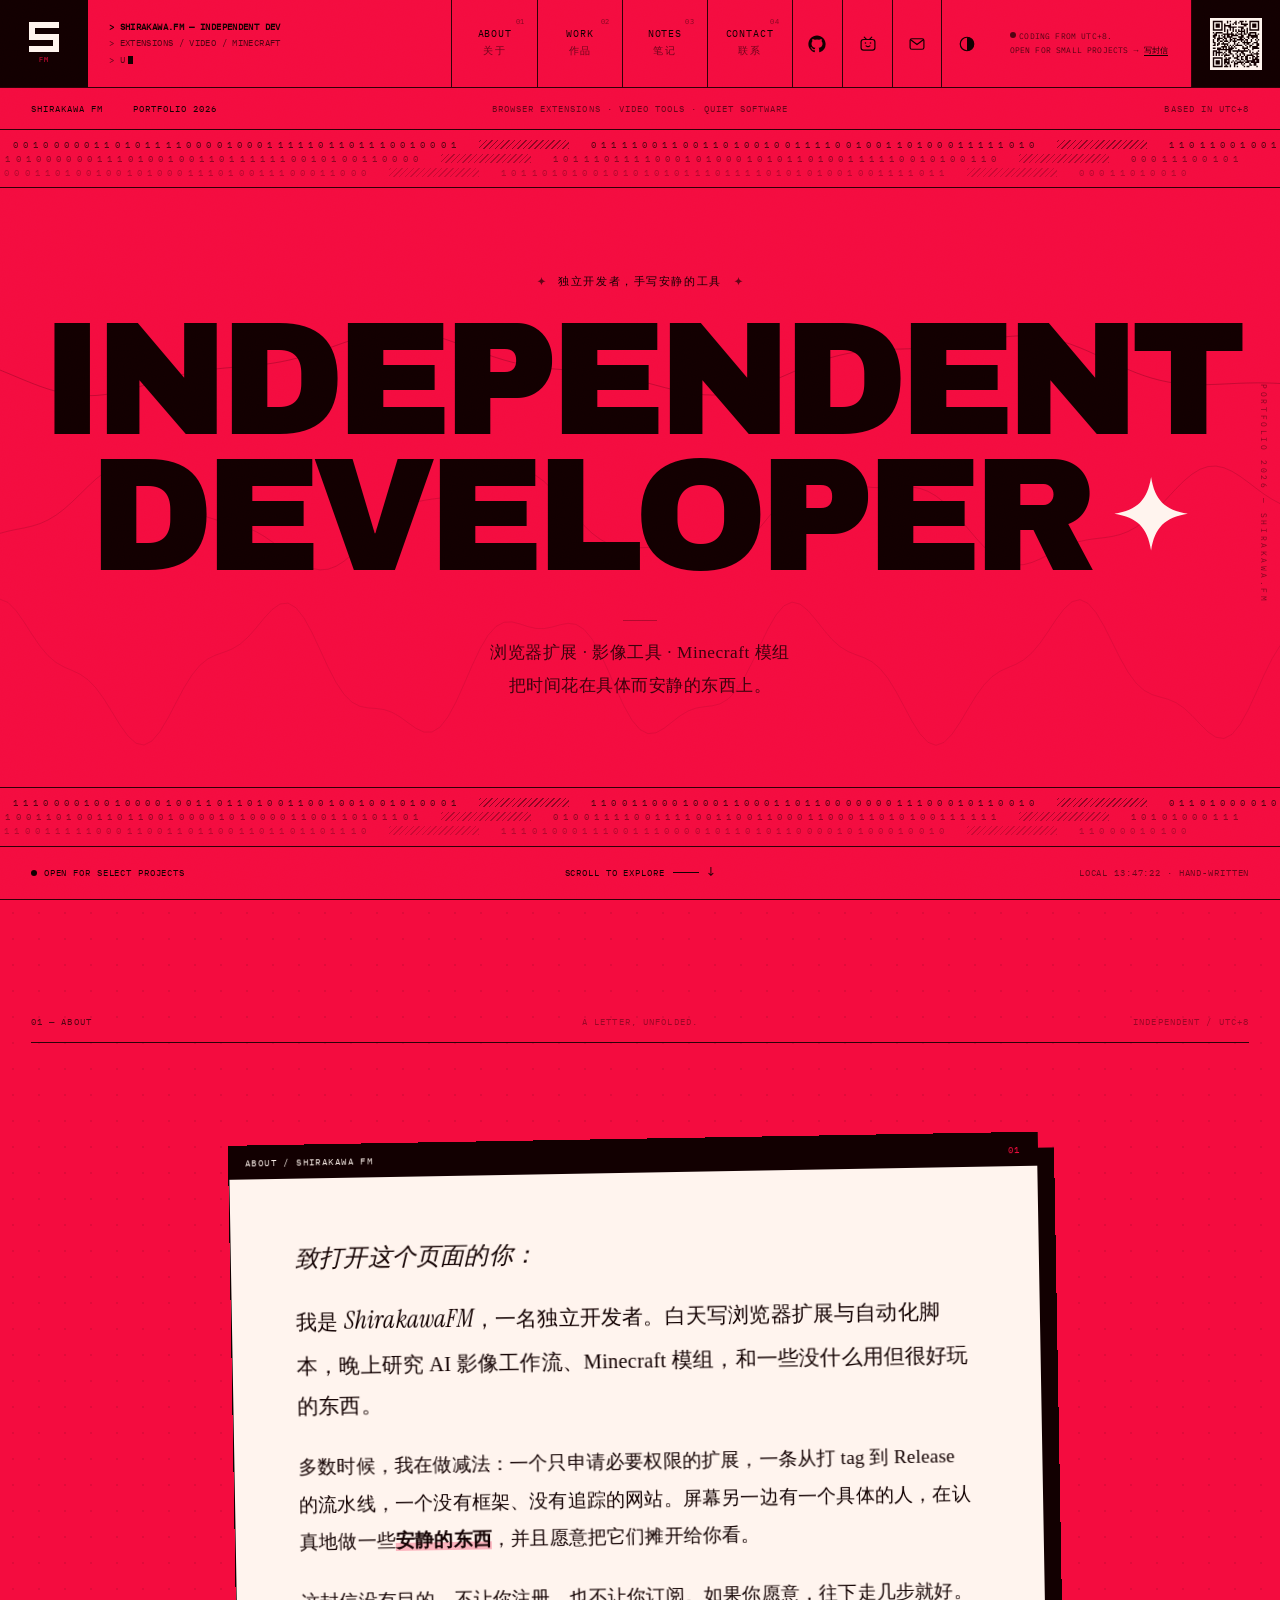
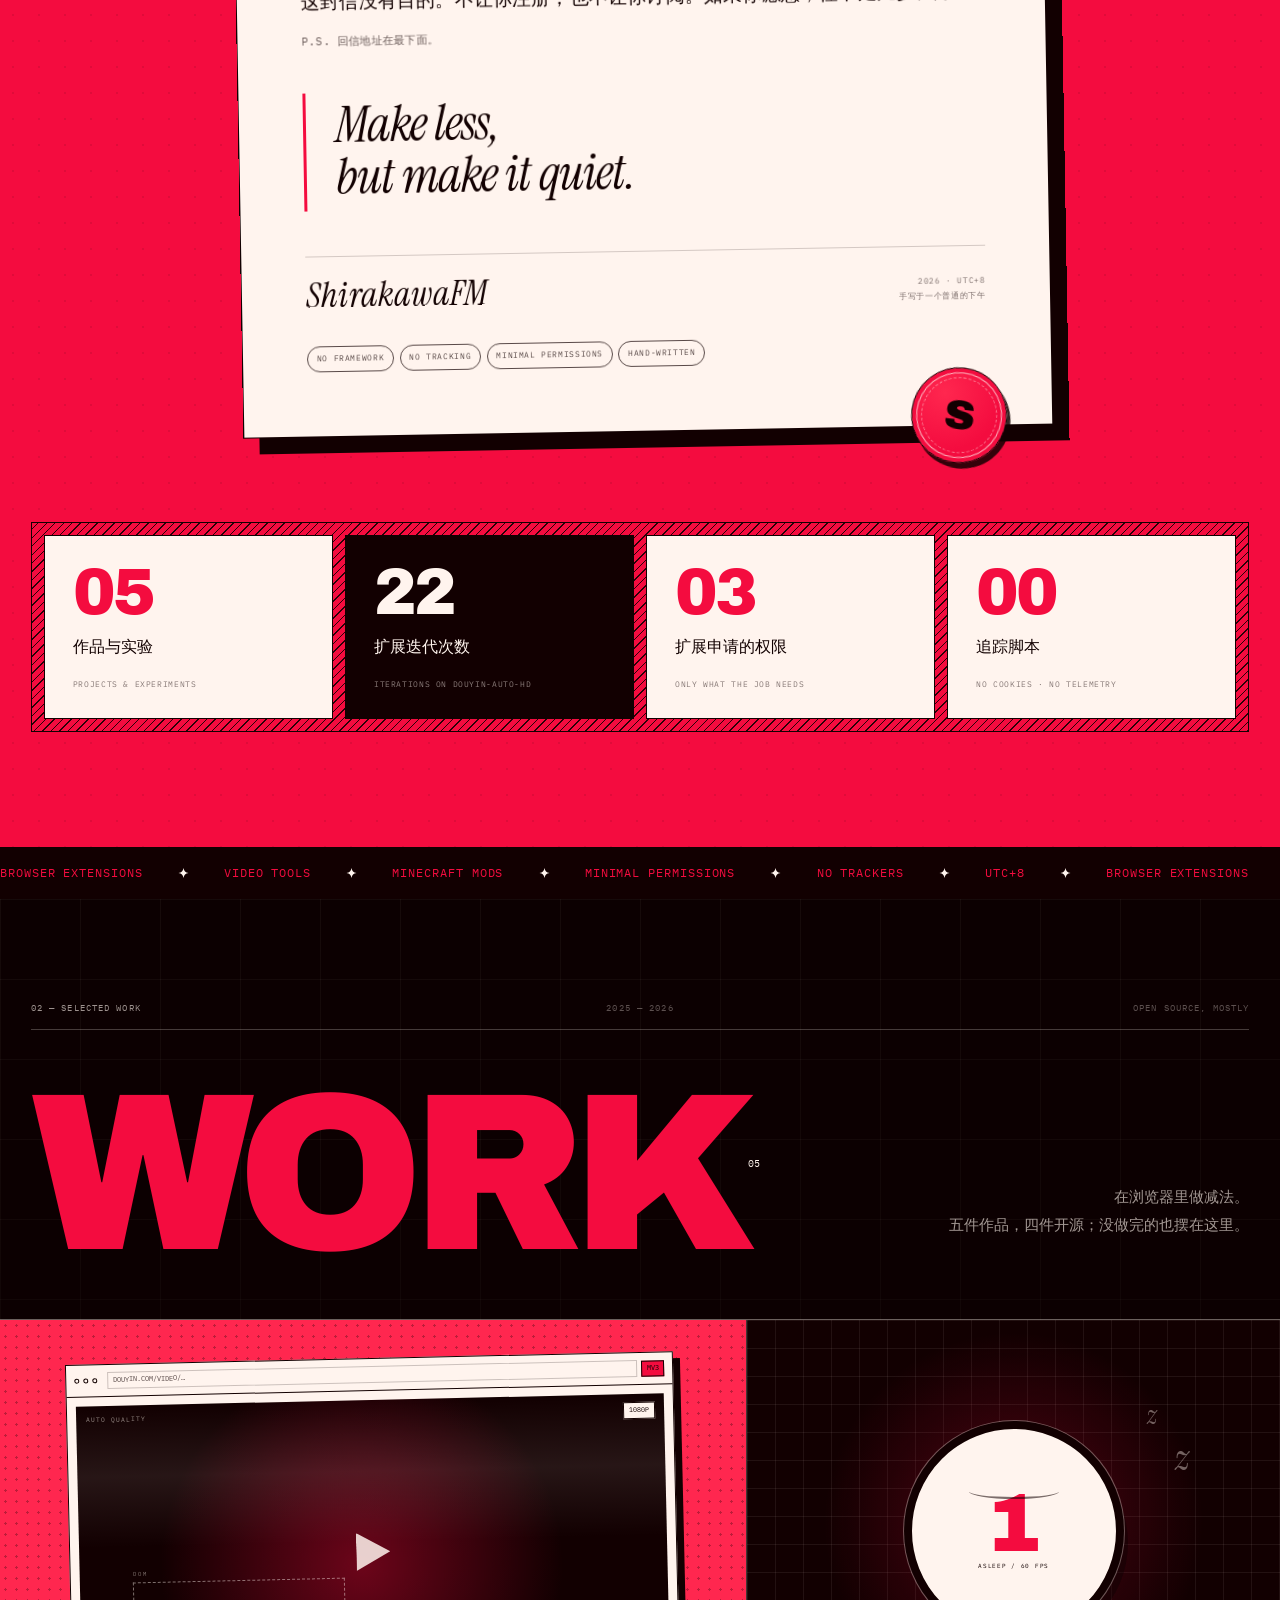
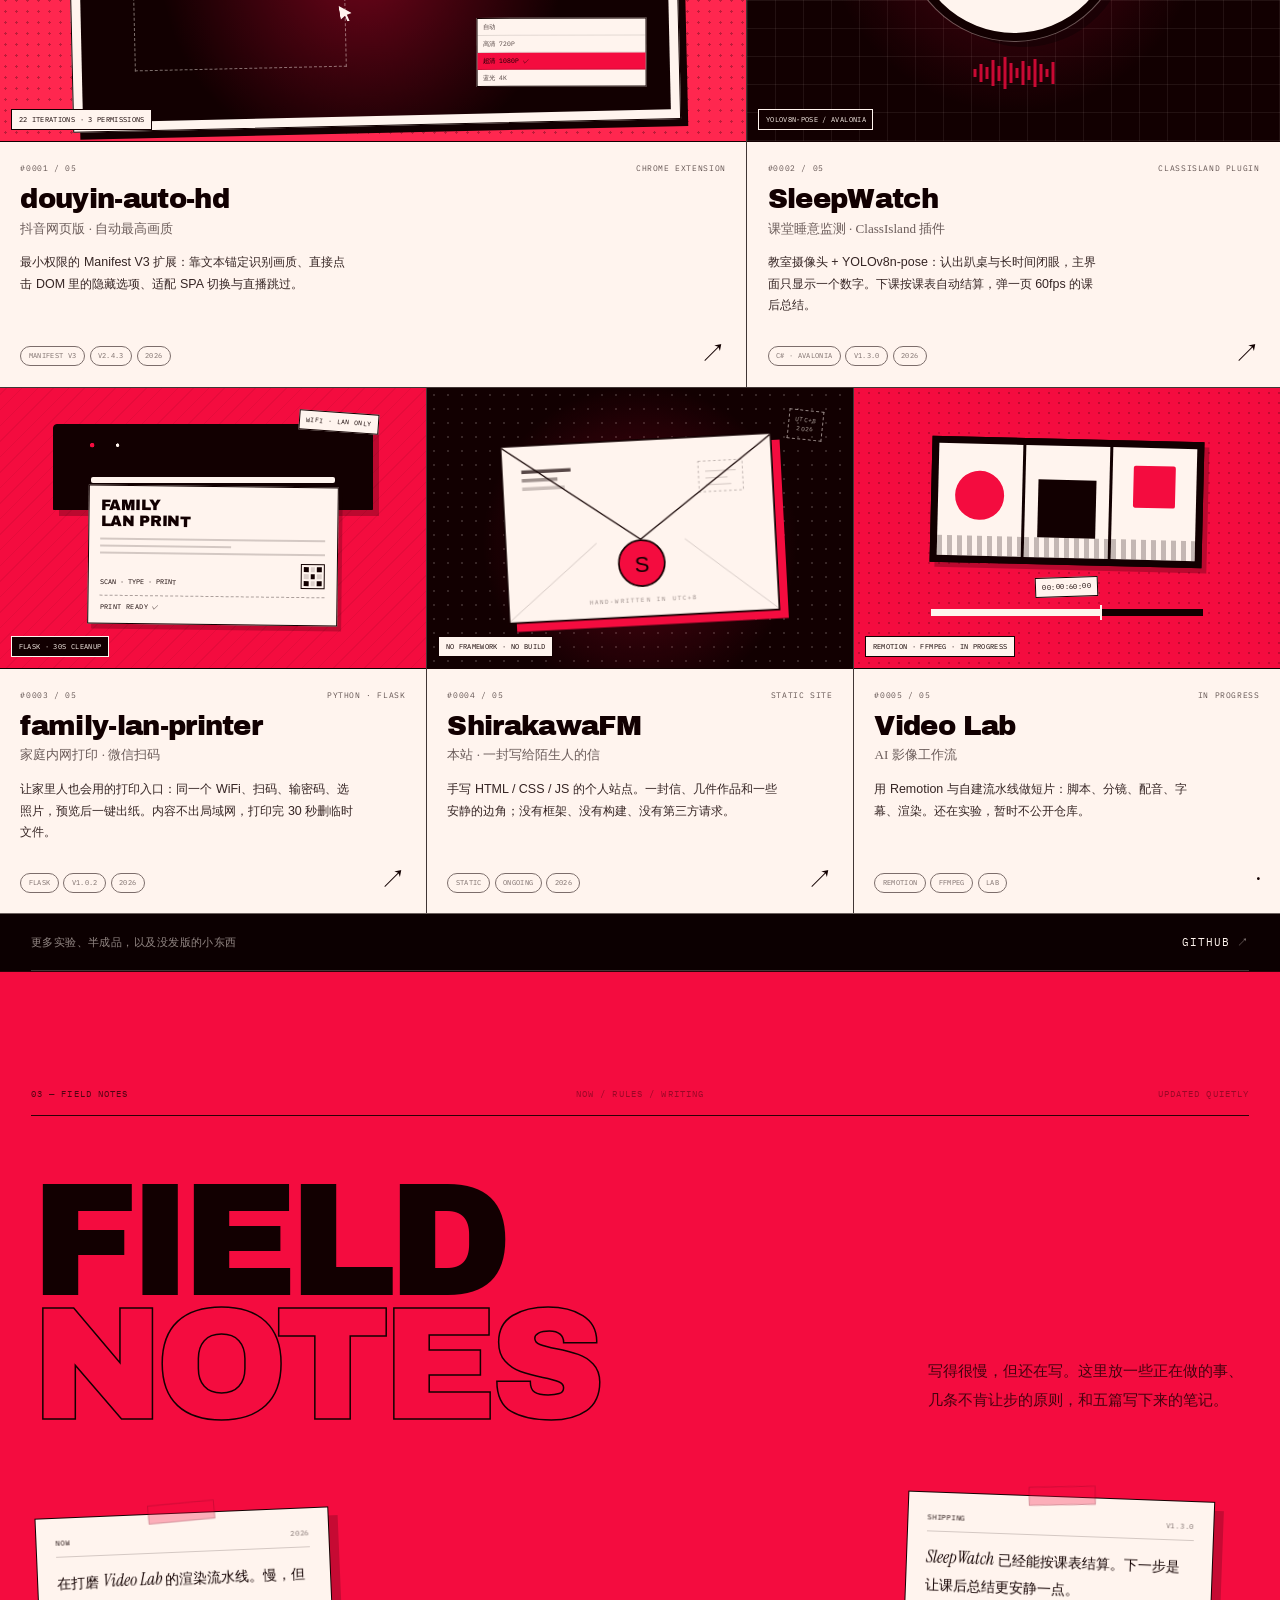
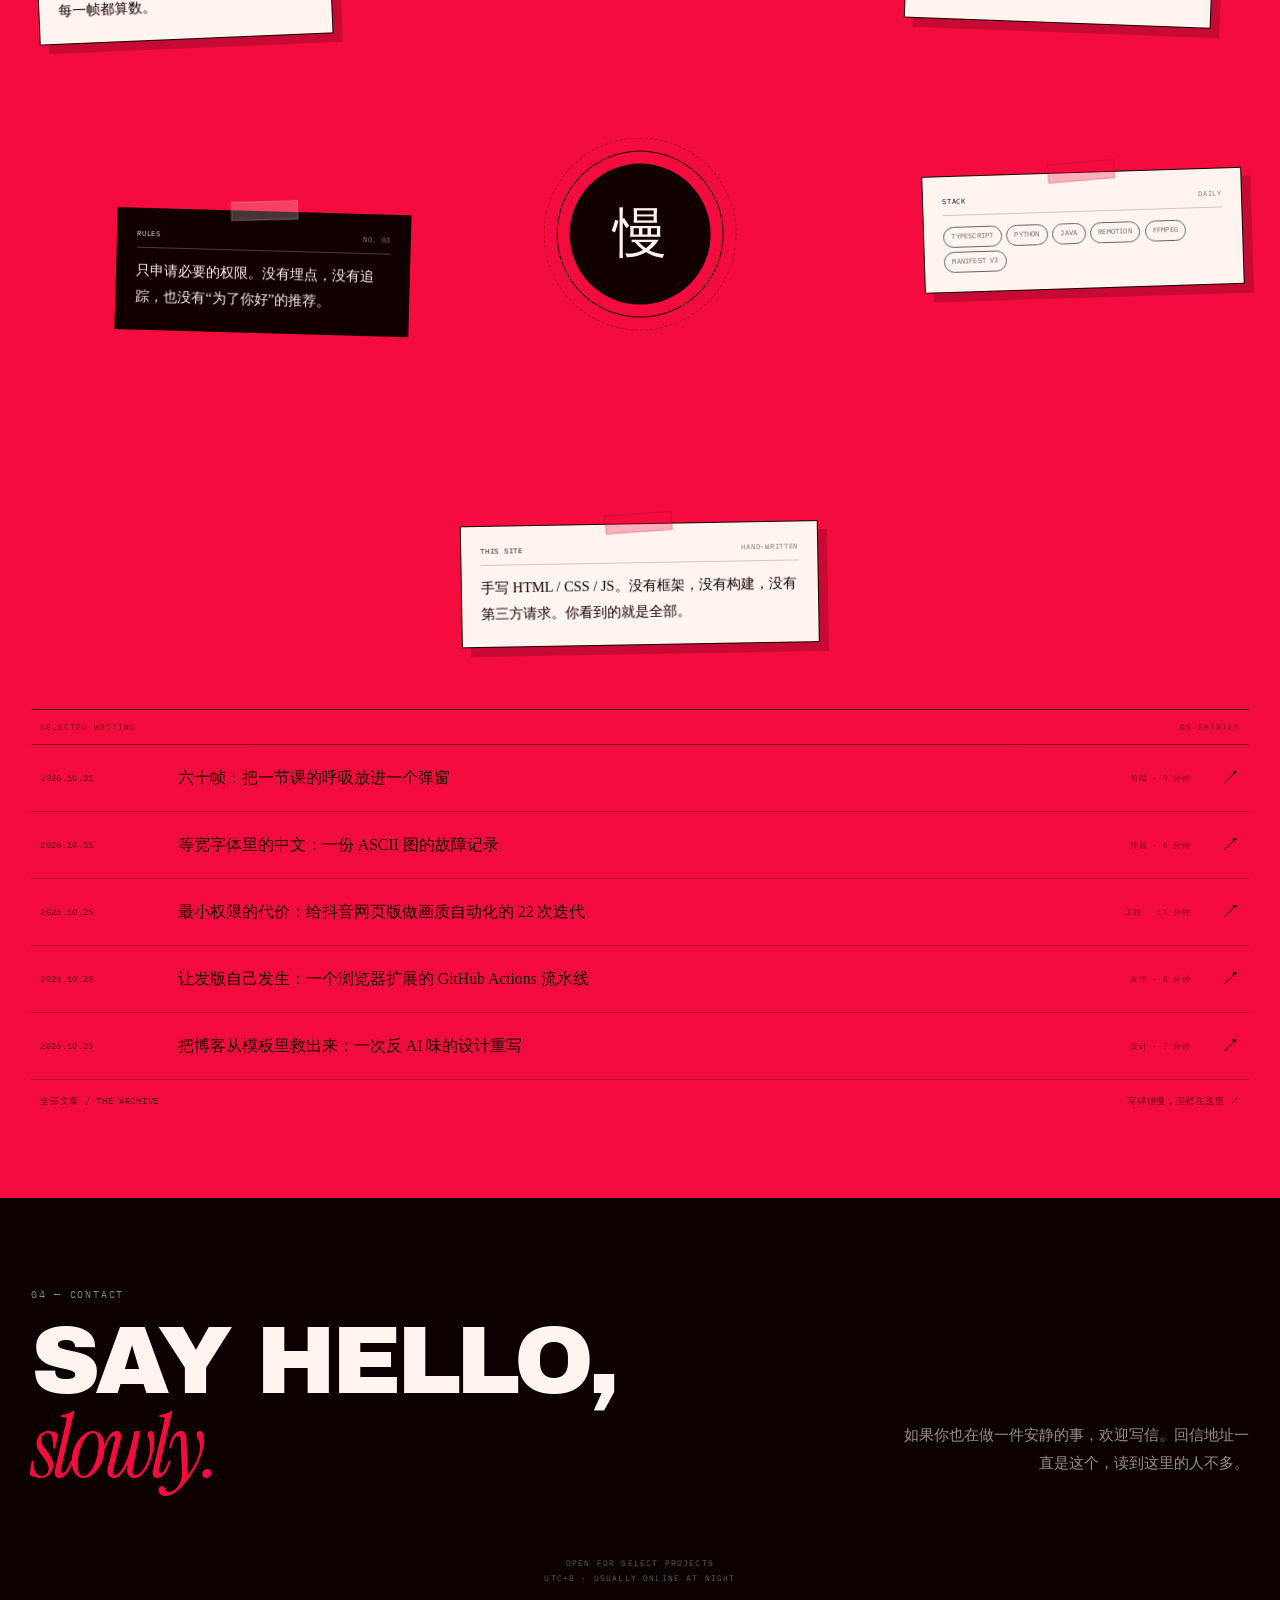
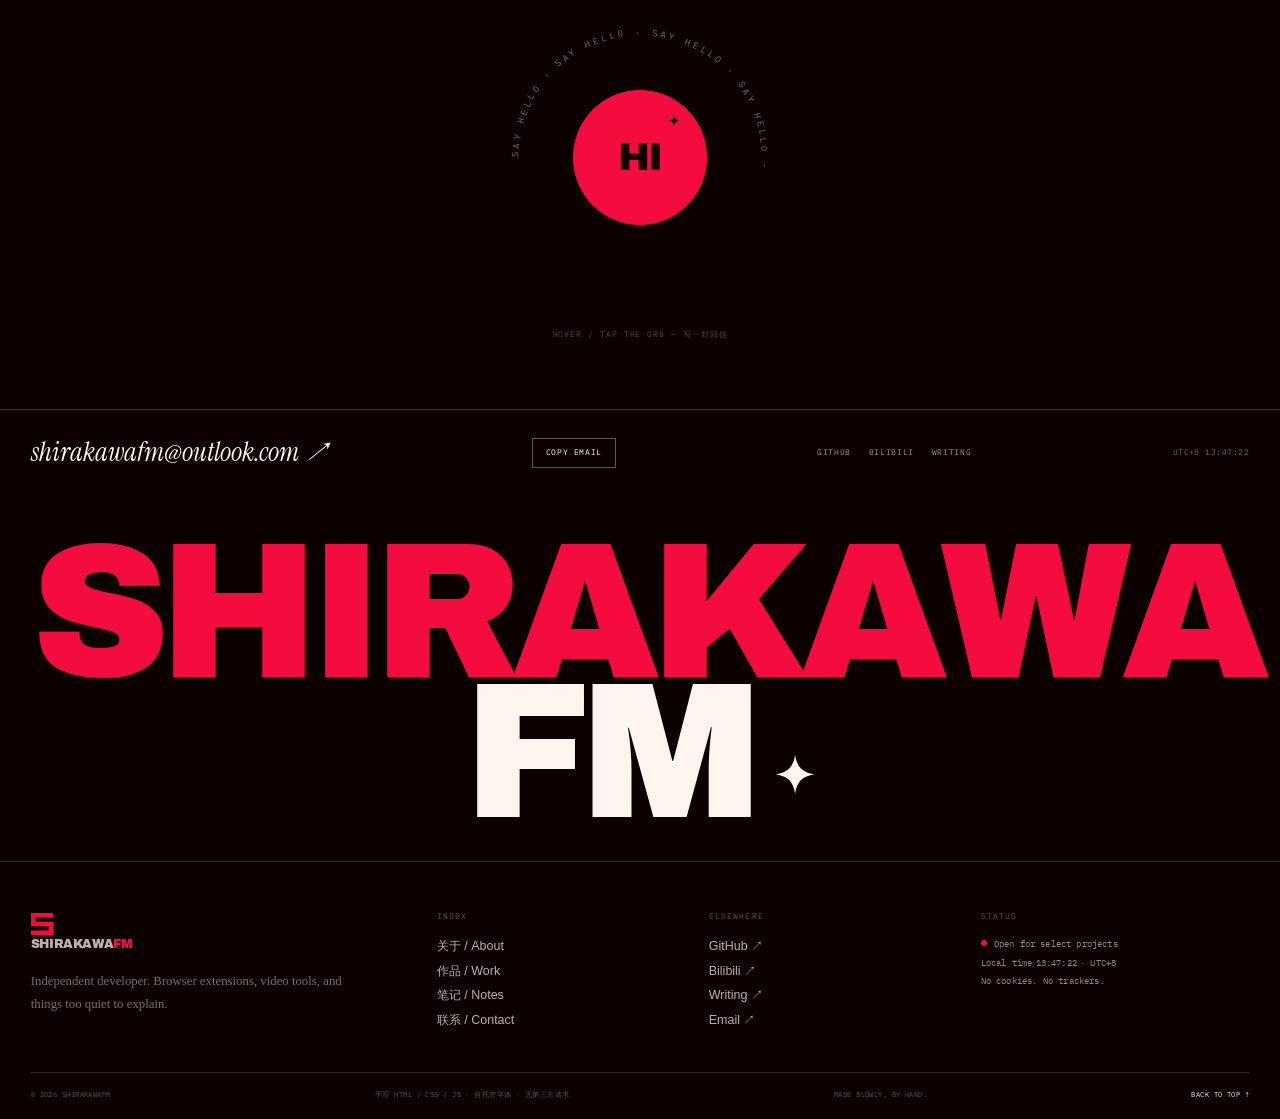
==== commit 1ec0dacd: "首页补上 og:image:alt（首页重做之后漏的一处） 新首页换了 og-2026.png，分享卡片缺图片描述，读屏和社交平台都拿不到。" ====
--- a/index.html
+++ b/index.html
@@ -12,6 +12,7 @@
 <meta property="og:description" content="浏览器扩展、影像工具与一些安静的软件。手写 HTML / CSS / JS，无框架、无追踪。">
 <meta property="og:url" content="https://shirakawafm.github.io/">
 <meta property="og:image" content="https://shirakawafm.github.io/assets/og-2026.png">
+<meta property="og:image:alt" content="猩红底上印着巨大的 Shirakawa FM 字样，右边贴着一张写着 Make less, but make it quiet. 的白卡片">
 <meta property="og:image:width" content="1200">
 <meta property="og:image:height" content="630">
 <meta name="twitter:card" content="summary_large_image">
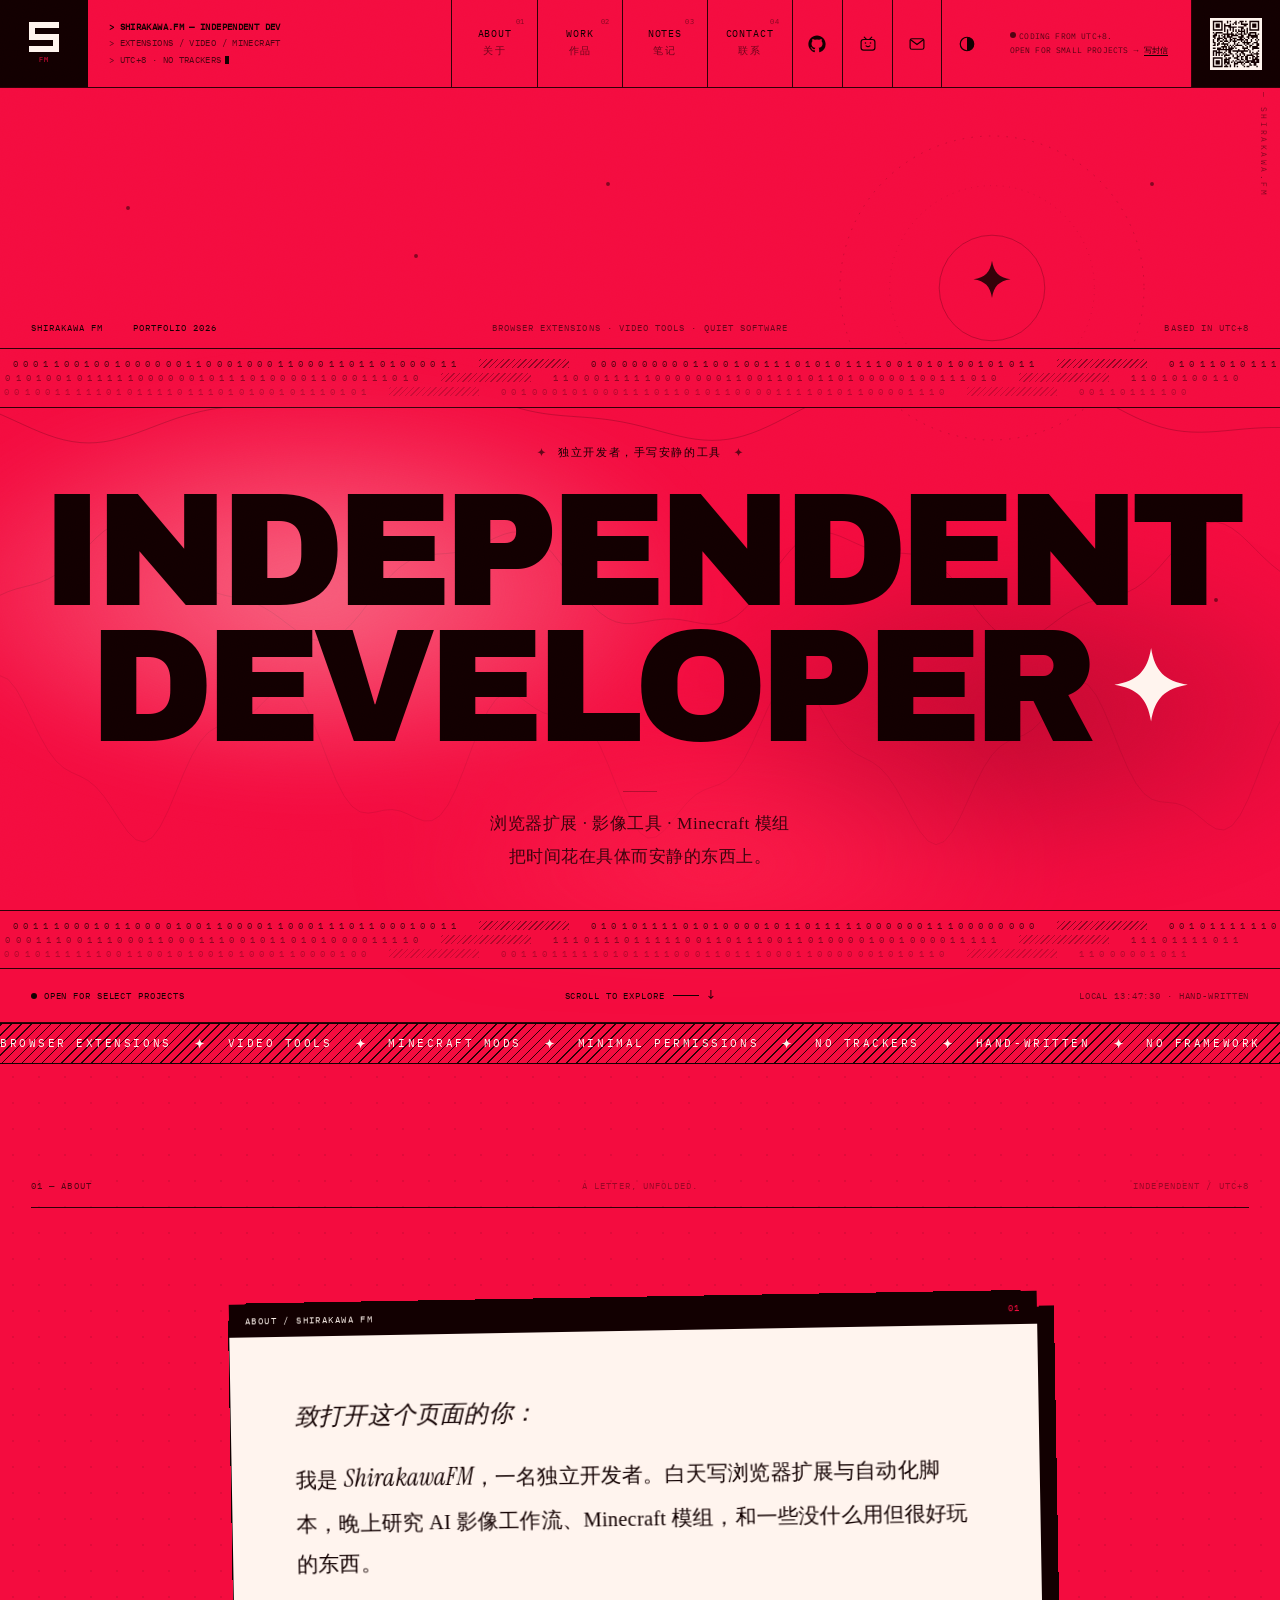
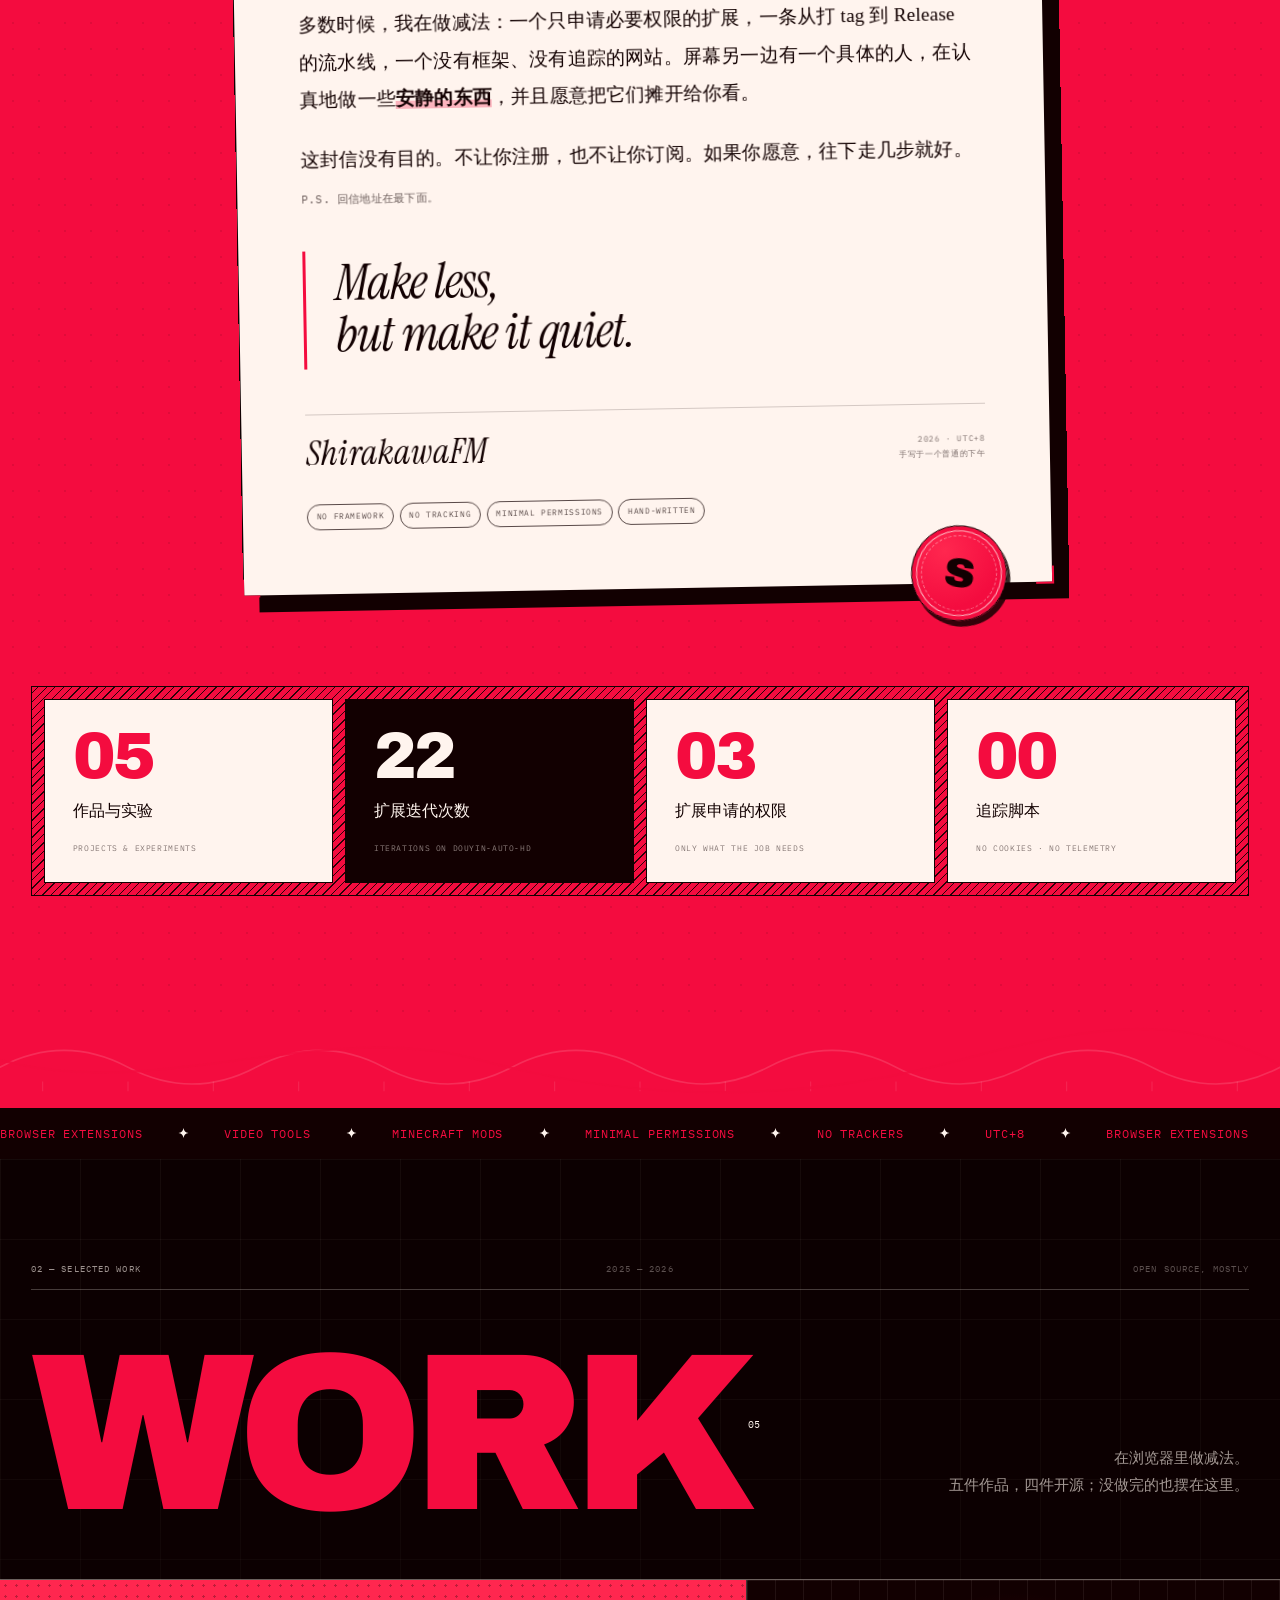
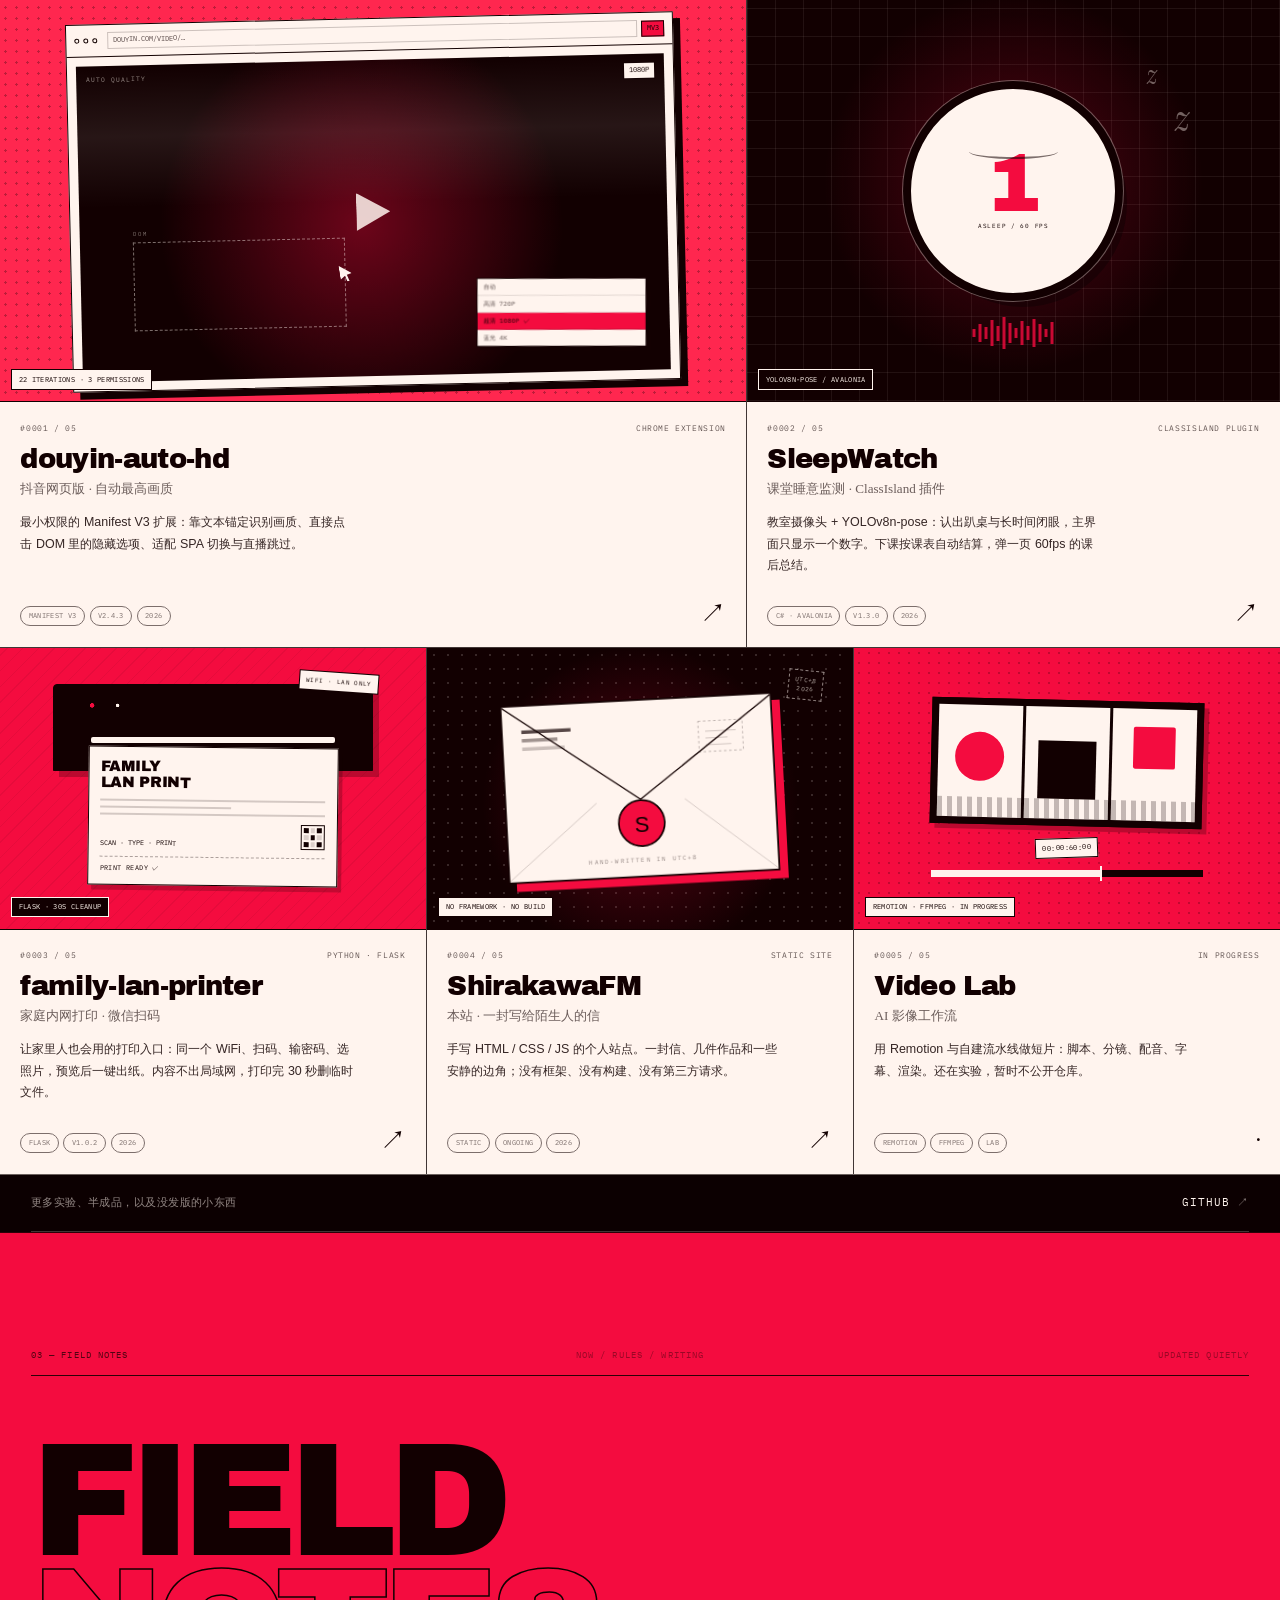
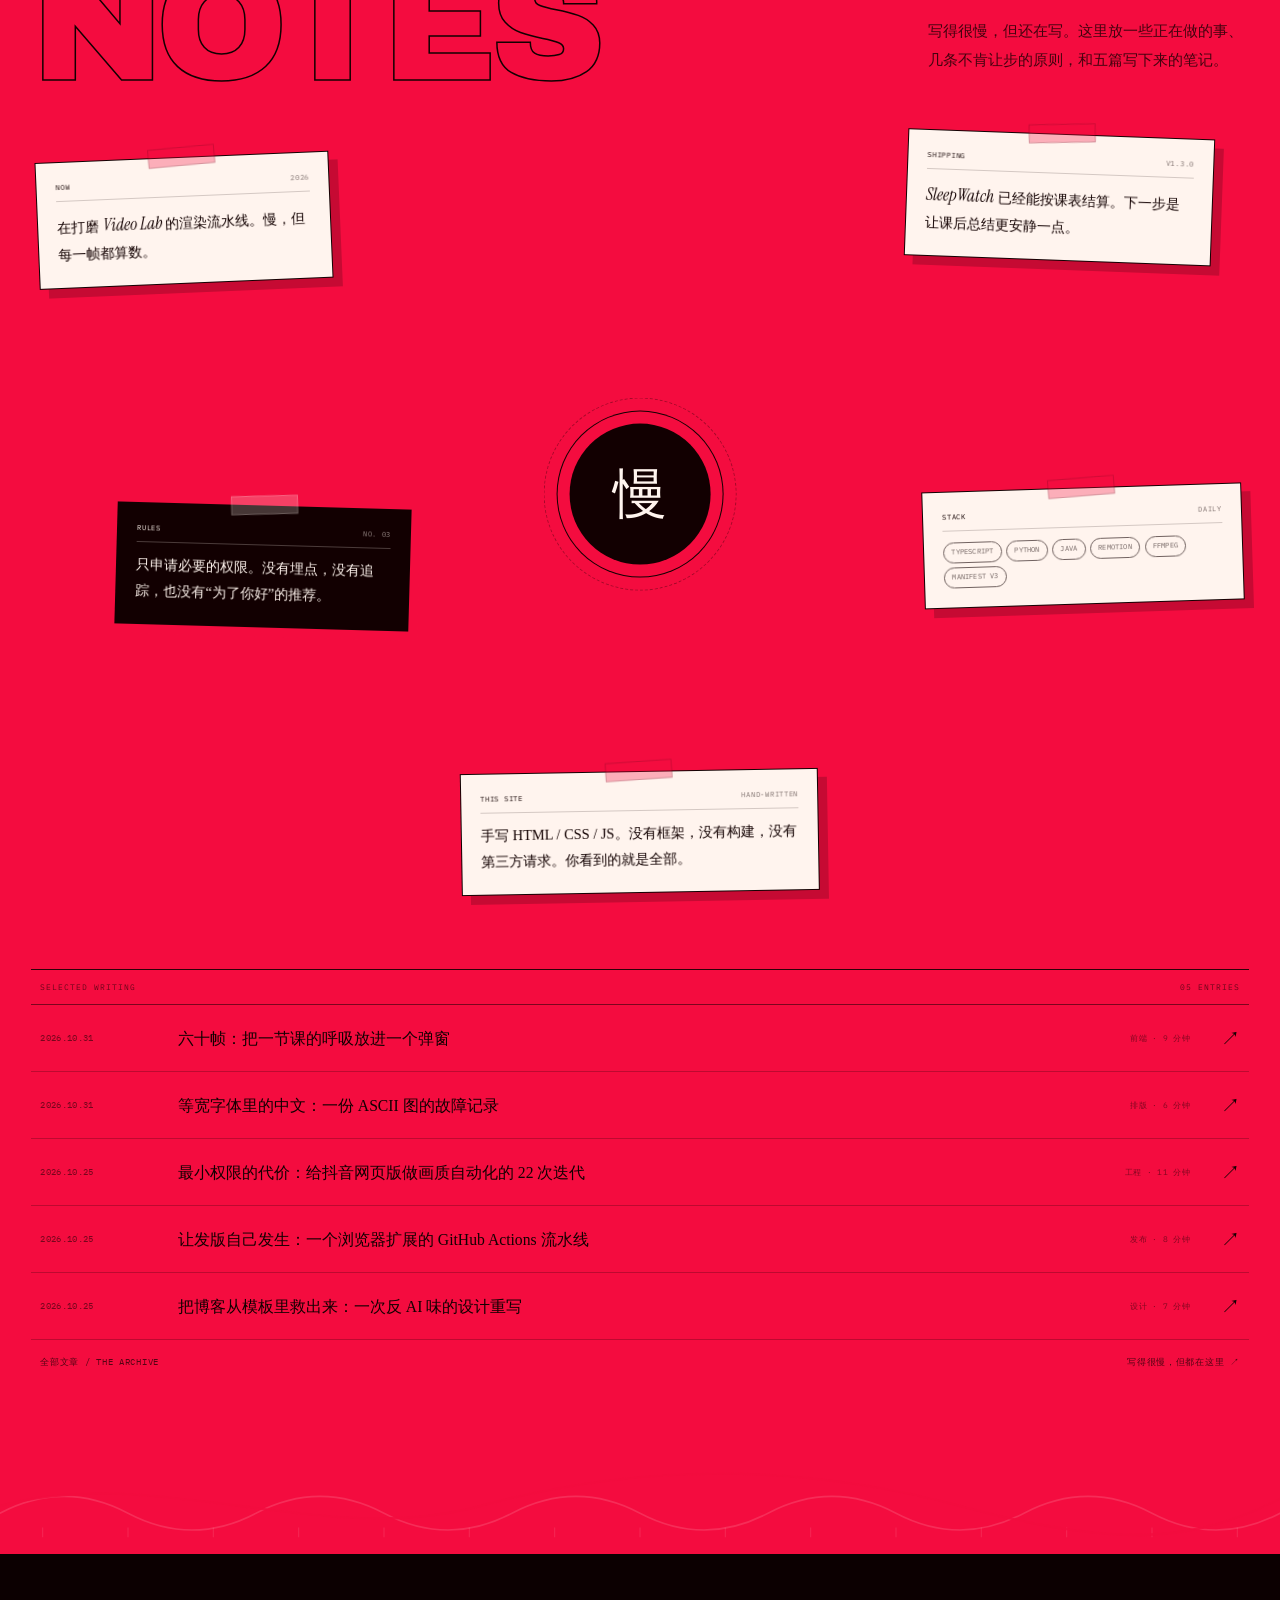
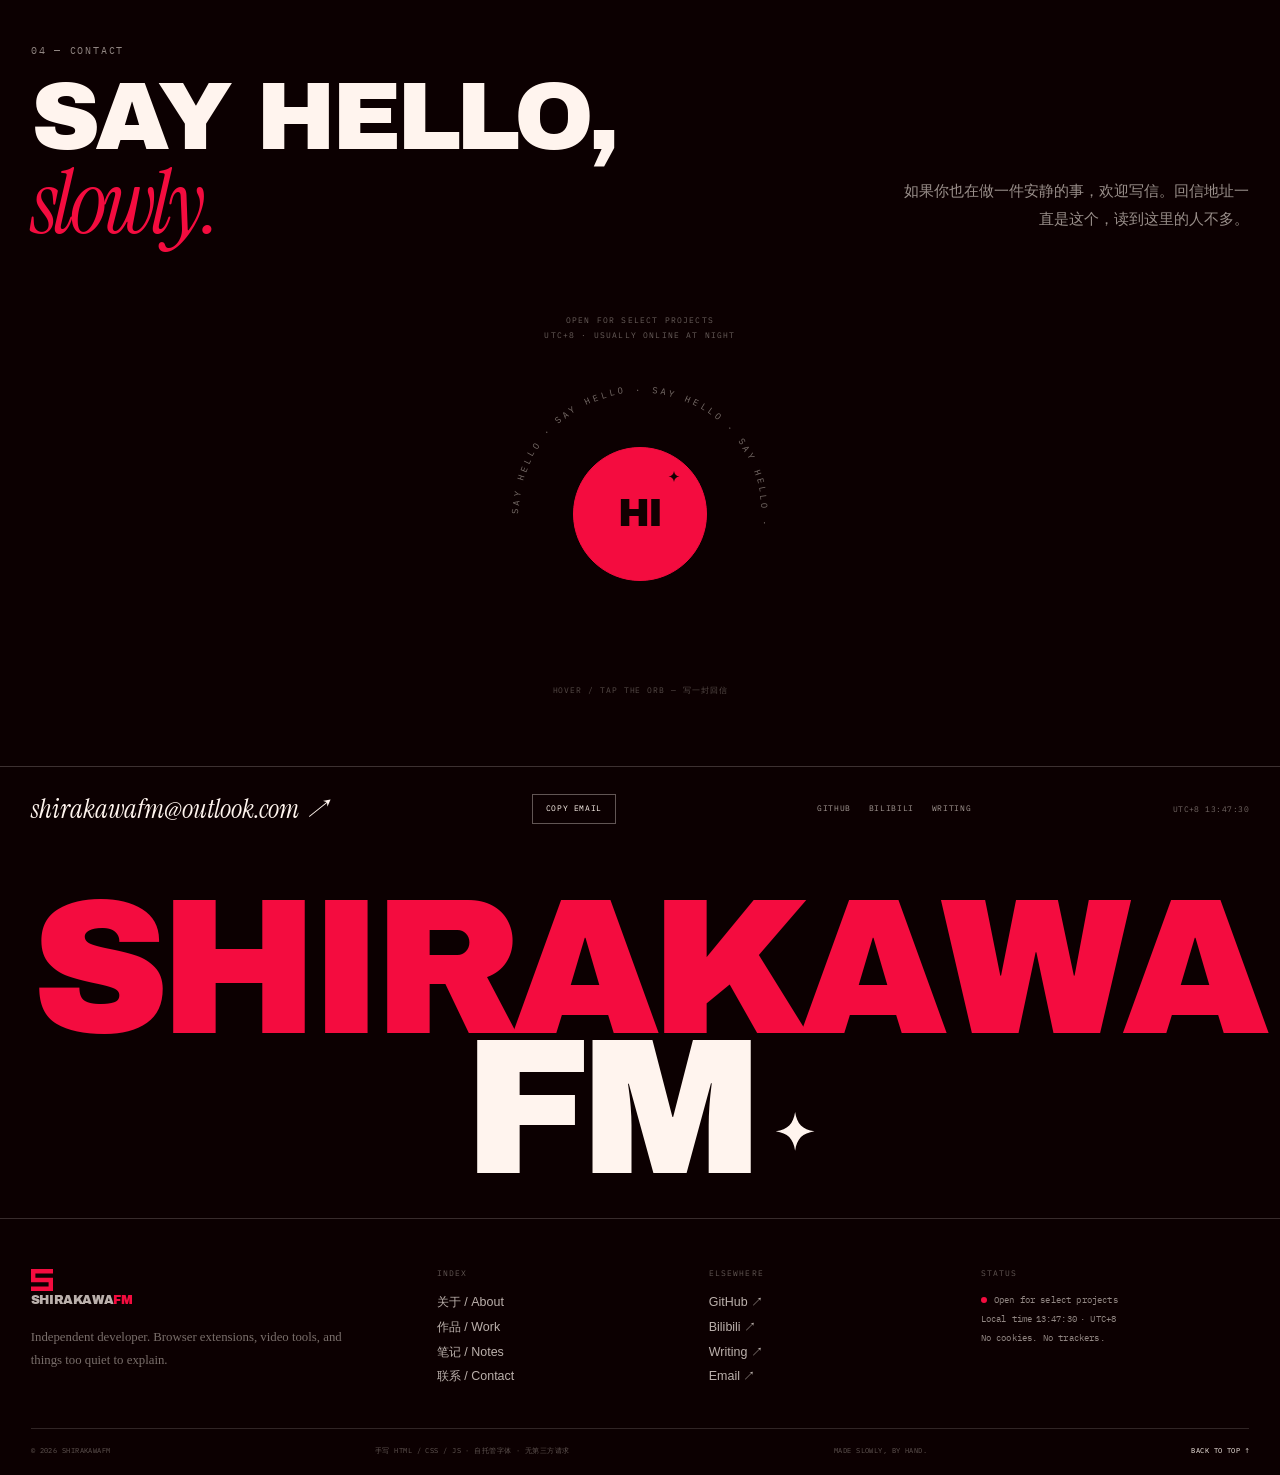
==== commit b70f68da: "站点统一猩红编辑风 + 全站 SVG 动效层 - 新增 assets/css/motion.css / assets/js/motion.js：把 about / now / writing /   " ====
--- a/index.html
+++ b/index.html
@@ -1,5 +1,5 @@
 <!DOCTYPE html>
-<html lang="zh-CN" data-mode="red">
+<html lang="zh-CN" data-mode="red" data-page="home">
 <head>
 <meta charset="utf-8">
 <meta name="viewport" content="width=device-width, initial-scale=1">
@@ -23,6 +23,7 @@
 <link rel="preload" href="assets/fonts/instrument-serif-400.woff2" as="font" type="font/woff2" crossorigin>
 <link rel="preload" href="assets/fonts/ibm-plex-mono-400.woff2" as="font" type="font/woff2" crossorigin>
 <link rel="stylesheet" href="assets/css/redesign.css">
+<link rel="stylesheet" href="assets/css/motion.css">
 <script>
 (function () {
   document.documentElement.classList.add('js');
@@ -747,5 +748,6 @@
 </main>
 
 <script src="assets/js/redesign.js" defer></script>
+<script src="assets/js/motion.js" defer></script>
 </body>
 </html>
--- a/assets/css/motion.css
+++ b/assets/css/motion.css
@@ -0,0 +1,939 @@
+/* ==========================================================================
+   ShirakawaFM — Motion Kit & Unified Crimson Editorial Theme
+   Loaded LAST on every page so it can (re)theme subpages to match the
+   homepage and layer shared SVG motion on top. Hand-written, no build.
+   ========================================================================== */
+
+@font-face {
+  font-family: "Archivo Black";
+  src: url("../fonts/archivo-black.woff2") format("woff2");
+  font-weight: 400;
+  font-style: normal;
+  font-display: swap;
+}
+
+/* --------------------------------------------------------------------------
+   Motion tokens
+   -------------------------------------------------------------------------- */
+:root {
+  --sfx-red: #f40c3f;
+  --sfx-red-bright: #ff274f;
+  --sfx-ink: #120001;
+  --sfx-deep: #0c0001;
+  --sfx-cream: #fff4ee;
+  --sfx-cream-2: #f4e4dc;
+  --sfx-ease: cubic-bezier(0.16, 1, 0.3, 1);
+  --sfx-ease-soft: cubic-bezier(0.23, 1, 0.32, 1);
+}
+
+/* ==========================================================================
+   0. Keyframes
+   ========================================================================== */
+@keyframes sfx-spin { to { transform: rotate(360deg); } }
+@keyframes sfx-spin-rev { to { transform: rotate(-360deg); } }
+@keyframes sfx-float {
+  0%, 100% { transform: translate3d(0, 0, 0); }
+  50% { transform: translate3d(0, -14px, 0); }
+}
+@keyframes sfx-float-x {
+  0%, 100% { transform: translate3d(0, 0, 0); }
+  50% { transform: translate3d(10px, -6px, 0); }
+}
+@keyframes sfx-twinkle {
+  0%, 100% { opacity: 0.15; transform: scale(0.7); }
+  50% { opacity: 0.9; transform: scale(1); }
+}
+@keyframes sfx-pulse {
+  0%, 100% { transform: scale(1); opacity: 0.5; }
+  50% { transform: scale(1.35); opacity: 0; }
+}
+@keyframes sfx-scan {
+  0% { transform: translateY(-10vh); opacity: 0; }
+  8% { opacity: 0.7; }
+  92% { opacity: 0.7; }
+  100% { transform: translateY(110vh); opacity: 0; }
+}
+@keyframes sfx-grain {
+  0% { transform: translate3d(0, 0, 0); }
+  10% { transform: translate3d(-3%, -2%, 0); }
+  20% { transform: translate3d(2%, -4%, 0); }
+  30% { transform: translate3d(-1%, 3%, 0); }
+  40% { transform: translate3d(3%, 1%, 0); }
+  50% { transform: translate3d(-2%, 4%, 0); }
+  60% { transform: translate3d(1%, -3%, 0); }
+  70% { transform: translate3d(-4%, 2%, 0); }
+  80% { transform: translate3d(2%, -1%, 0); }
+  90% { transform: translate3d(-1%, -2%, 0); }
+  100% { transform: translate3d(0, 0, 0); }
+}
+@keyframes sfx-marquee {
+  from { transform: translate3d(0, 0, 0); }
+  to { transform: translate3d(-50%, 0, 0); }
+}
+@keyframes sfx-dash {
+  to { stroke-dashoffset: 0; }
+}
+@keyframes sfx-blink {
+  0%, 49% { opacity: 1; }
+  50%, 100% { opacity: 0; }
+}
+@keyframes sfx-shine {
+  0% { transform: translateX(-120%) skewX(-18deg); }
+  60%, 100% { transform: translateX(220%) skewX(-18deg); }
+}
+@keyframes sfx-gradient {
+  0%, 100% { background-position: 0% 50%; }
+  50% { background-position: 100% 50%; }
+}
+@keyframes sfx-rise {
+  from { opacity: 0; transform: translate3d(0, 26px, 0); }
+  to { opacity: 1; transform: translate3d(0, 0, 0); }
+}
+
+/* ==========================================================================
+   1. Global SVG stage — grain / scanline / constellation
+   ========================================================================== */
+.sfx-bg {
+  position: fixed;
+  inset: 0;
+  z-index: 0;
+  overflow: hidden;
+  pointer-events: none;
+}
+
+.sfx-bg > svg {
+  position: absolute;
+  inset: 0;
+  width: 100%;
+  height: 100%;
+  display: block;
+}
+
+.sfx-bg .sfx-rings circle {
+  fill: none;
+  stroke: rgba(18, 0, 1, 0.16);
+  stroke-width: 1;
+  stroke-dasharray: 2 10;
+  transform-origin: 50% 50%;
+  animation: sfx-spin 90s linear infinite;
+}
+.sfx-bg .sfx-rings circle:nth-child(2) {
+  stroke: rgba(244, 12, 63, 0.35);
+  stroke-dasharray: 1 7;
+  animation: sfx-spin-rev 60s linear infinite;
+}
+.sfx-bg .sfx-rings circle:nth-child(3) {
+  stroke: rgba(18, 0, 1, 0.1);
+  animation-duration: 140s;
+}
+
+.sfx-bg .sfx-star {
+  fill: var(--sfx-red);
+  transform-box: fill-box;
+  transform-origin: center;
+  animation: sfx-twinkle var(--tw, 6s) ease-in-out infinite;
+  animation-delay: var(--td, 0s);
+}
+
+.sfx-bg .sfx-line {
+  stroke: rgba(18, 0, 1, 0.12);
+  stroke-width: 1;
+}
+
+.sfx-scan {
+  position: absolute;
+  inset: 0 0 auto 0;
+  height: clamp(120px, 22vh, 260px);
+  background: linear-gradient(
+    180deg,
+    transparent 0%,
+    rgba(244, 12, 63, 0.06) 55%,
+    rgba(244, 12, 63, 0.16) 88%,
+    rgba(255, 244, 238, 0.5) 100%
+  );
+  mix-blend-mode: multiply;
+  opacity: 0.35;
+  animation: sfx-scan 16s linear infinite;
+  will-change: transform;
+}
+
+.sfx-grain {
+  position: absolute;
+  inset: -30%;
+  background-image: url("data:image/svg+xml,%3Csvg xmlns='http://www.w3.org/2000/svg' width='180' height='180'%3E%3Cfilter id='n'%3E%3CfeTurbulence type='fractalNoise' baseFrequency='0.78' numOctaves='2' stitchTiles='stitch'/%3E%3C/filter%3E%3Crect width='100%25' height='100%25' filter='url(%23n)'/%3E%3C/svg%3E");
+  background-size: 180px 180px;
+  opacity: 0.055;
+  mix-blend-mode: multiply;
+  animation: sfx-grain 0.9s steps(1) infinite;
+  will-change: transform;
+}
+
+/* ==========================================================================
+   2. Scroll progress + shared star / underline
+   ========================================================================== */
+.sfx-progress {
+  position: fixed;
+  inset: 0 auto auto 0;
+  z-index: 400;
+  height: 3px;
+  width: 100%;
+  transform: scaleX(0);
+  transform-origin: 0 50%;
+  background: linear-gradient(90deg, var(--sfx-red), var(--sfx-ink));
+  pointer-events: none;
+}
+
+.sfx-star-spin {
+  display: inline-block;
+  width: 0.62em;
+  height: 0.62em;
+  fill: var(--sfx-red);
+  vertical-align: 0.06em;
+  animation: sfx-spin 9s linear infinite;
+}
+
+.sfx-underline {
+  display: block;
+  width: min(100%, 34rem);
+  height: auto;
+  margin-top: 1.1rem;
+  overflow: visible;
+}
+.sfx-underline path {
+  fill: none;
+  stroke: var(--sfx-red);
+  stroke-width: 3;
+  stroke-linecap: round;
+  stroke-dasharray: 1;
+  stroke-dashoffset: 1;
+  pathLength: 1;
+}
+.sfx-underline.is-drawn path {
+  animation: sfx-dash 1.6s var(--sfx-ease) forwards;
+}
+
+/* diag hatch strip, reused under heroes */
+.sfx-hatch {
+  height: 12px;
+  border-block: 1.5px solid var(--sfx-ink);
+  background: repeating-linear-gradient(
+    -45deg,
+    var(--sfx-ink) 0 1px,
+    transparent 1px 6px
+  );
+  background-color: var(--sfx-red);
+}
+
+/* ==========================================================================
+   3. Marquee ribbon (shared)
+   ========================================================================== */
+.sfx-ribbon {
+  position: relative;
+  z-index: 2;
+  overflow: hidden;
+  padding: 0.72rem 0;
+  border-block: 1.5px solid var(--sfx-ink);
+  background:
+    repeating-linear-gradient(-45deg, rgba(18, 0, 1, 0.9) 0 1px, transparent 1px 7px),
+    var(--sfx-red);
+  color: var(--sfx-cream);
+}
+
+.sfx-ribbon__track {
+  display: flex;
+  width: max-content;
+  animation: sfx-marquee 26s linear infinite;
+  will-change: transform;
+}
+.sfx-ribbon:hover .sfx-ribbon__track { animation-play-state: paused; }
+
+.sfx-ribbon__group {
+  display: flex;
+  align-items: center;
+  gap: 1.4rem;
+  padding-right: 1.4rem;
+  white-space: nowrap;
+  font-family: var(--mono, "IBM Plex Mono", monospace);
+  font-size: 0.66rem;
+  letter-spacing: 0.24em;
+  text-transform: uppercase;
+}
+.sfx-ribbon__group svg {
+  width: 0.7rem;
+  height: 0.7rem;
+  fill: var(--sfx-cream);
+  flex: none;
+  animation: sfx-spin 7s linear infinite;
+}
+
+/* ==========================================================================
+   4. Section dividers (animated SVG, drawn on scroll)
+   ========================================================================== */
+.sfx-divider {
+  display: block;
+  width: 100%;
+  height: clamp(56px, 8vw, 96px);
+  overflow: visible;
+  color: var(--sfx-ink);
+}
+.sfx-divider path,
+.sfx-divider polyline {
+  fill: none;
+  stroke: currentColor;
+  stroke-width: 1.4;
+  stroke-linecap: round;
+  stroke-linejoin: round;
+  opacity: 0.5;
+}
+.sfx-divider .sfx-divider__draw {
+  stroke-dasharray: 1;
+  stroke-dashoffset: 1;
+  pathLength: 1;
+  opacity: 0.85;
+  stroke-width: 2;
+  stroke: var(--sfx-red);
+}
+.sfx-divider.is-drawn .sfx-divider__draw {
+  animation: sfx-dash 2.2s var(--sfx-ease) forwards;
+}
+
+/* ==========================================================================
+   5. Underline wordmark / animated footer strip
+   ========================================================================== */
+.sfx-wordmark {
+  position: relative;
+  overflow: hidden;
+  padding: clamp(1.4rem, 4vw, 3rem) var(--gutter);
+  border-top: 1.5px solid var(--sfx-ink);
+  background: var(--sfx-deep);
+  color: var(--sfx-cream);
+}
+.sfx-wordmark svg {
+  display: block;
+  width: 100%;
+  height: auto;
+}
+.sfx-wordmark text {
+  font-family: "Archivo Black", var(--sans, sans-serif);
+  font-size: 120px;
+  letter-spacing: -0.05em;
+  fill: transparent;
+  stroke: rgba(255, 244, 238, 0.55);
+  stroke-width: 1;
+}
+.sfx-wordmark text.sfx-wordmark__solid {
+  fill: var(--sfx-red);
+  stroke: none;
+}
+.sfx-wordmark.is-drawn text {
+  animation: sfx-dash 3s var(--sfx-ease) forwards;
+  stroke-dasharray: 1;
+  stroke-dashoffset: 1;
+  pathLength: 1;
+}
+
+/* ==========================================================================
+   6. Reveal / stagger for injected nodes
+   ========================================================================== */
+.sfx-reveal {
+  opacity: 0;
+  transform: translate3d(0, 26px, 0);
+  transition: opacity 0.85s var(--sfx-ease), transform 0.85s var(--sfx-ease);
+  transition-delay: var(--sfx-delay, 0ms);
+}
+.sfx-reveal.is-in {
+  opacity: 1;
+  transform: none;
+}
+.sfx-rise {
+  animation: sfx-rise 0.9s var(--sfx-ease) both;
+}
+
+/* shine sweep on hover for cards */
+.sfx-shine {
+  position: relative;
+  overflow: hidden;
+  isolation: isolate;
+}
+.sfx-shine::after {
+  content: "";
+  position: absolute;
+  top: -40%;
+  bottom: -40%;
+  left: 0;
+  width: 42%;
+  background: linear-gradient(
+    90deg,
+    transparent,
+    rgba(255, 244, 238, 0.35),
+    transparent
+  );
+  transform: translateX(-120%) skewX(-18deg);
+  pointer-events: none;
+  opacity: 0;
+  z-index: 2;
+}
+.sfx-shine:hover::after {
+  opacity: 1;
+  animation: sfx-shine 0.9s var(--sfx-ease-soft);
+}
+
+/* tilt */
+.sfx-tilt {
+  transition: transform 0.5s var(--sfx-ease), box-shadow 0.5s var(--sfx-ease);
+  transform-style: preserve-3d;
+  will-change: transform;
+}
+
+/* ==========================================================================
+   7. SUBPAGE THEME — cream paper + crimson bands + ink chrome
+   ========================================================================== */
+html[data-page="sub"] {
+  color-scheme: light;
+  --paper: #fff4ee;
+  --paper-2: #f4e4dc;
+  --ink: #120001;
+  --ink-soft: #3a1512;
+  --muted: #6b3a33;
+  --faint: #8a5a52;
+  --line: rgba(18, 0, 1, 0.2);
+  --line-strong: rgba(18, 0, 1, 0.42);
+  --accent: #f40c3f;
+  --accent-ink: #fff4ee;
+  --accent-wash: rgba(244, 12, 63, 0.1);
+  --selection: rgba(244, 12, 63, 0.22);
+  --shadow: 16px 16px 0 #120001;
+  --red: #f40c3f;
+  --cream: #fff4ee;
+  --deep: #0c0001;
+  --display: "Archivo Black", "Arial Black", "Helvetica Neue", Arial, sans-serif;
+  --serif-cn: "Songti SC", "STSong", "Noto Serif CJK SC", "Source Han Serif SC", "SimSun", serif;
+}
+
+html[data-page="sub"] body {
+  background:
+    radial-gradient(rgba(18, 0, 1, 0.16) 0.8px, transparent 0.8px) 0 0 / 26px 26px,
+    var(--paper-2);
+  color: var(--ink);
+  font-family: var(--sans);
+}
+
+html[data-page="sub"] main {
+  position: relative;
+  z-index: 1;
+}
+
+/* --- header: ink bar --- */
+html[data-page="sub"] .site-header {
+  background: rgba(12, 0, 1, 0.94);
+  backdrop-filter: blur(14px) saturate(120%);
+  -webkit-backdrop-filter: blur(14px) saturate(120%);
+  border-bottom: 1px solid rgba(255, 244, 238, 0.16);
+  color: var(--cream);
+}
+html[data-page="sub"] .site-header.is-scrolled {
+  border-bottom-color: rgba(255, 244, 238, 0.28);
+}
+html[data-page="sub"] .brand__mark {
+  font-family: var(--display);
+  font-weight: 400;
+  letter-spacing: -0.02em;
+  text-transform: uppercase;
+  color: var(--cream);
+  font-size: 1.05rem;
+}
+html[data-page="sub"] .brand__mark em {
+  font-style: normal;
+  color: var(--red);
+}
+html[data-page="sub"] .brand__sub {
+  color: rgba(255, 244, 238, 0.5);
+  font-family: var(--mono);
+  font-size: 0.56rem;
+  letter-spacing: 0.14em;
+  text-transform: uppercase;
+}
+html[data-page="sub"] .nav a {
+  color: rgba(255, 244, 238, 0.72);
+}
+html[data-page="sub"] .nav a:hover,
+html[data-page="sub"] .nav a[aria-current="page"] {
+  color: var(--cream);
+}
+html[data-page="sub"] .nav a sup {
+  color: var(--red);
+}
+html[data-page="sub"] .clock,
+html[data-page="sub"] .tool-btn,
+html[data-page="sub"] .menu-btn {
+  color: rgba(255, 244, 238, 0.8);
+  border-color: rgba(255, 244, 238, 0.24);
+}
+html[data-page="sub"] .theme-btn { display: none; }
+
+/* --- crimson page band --- */
+html[data-page="sub"] .page-head,
+html[data-page="sub"] .article-hero {
+  position: relative;
+  overflow: hidden;
+  background: var(--red);
+  color: var(--ink);
+  border-bottom: 1.5px solid var(--ink);
+}
+html[data-page="sub"] .page-head::after,
+html[data-page="sub"] .article-hero::after {
+  content: "";
+  position: absolute;
+  inset: 0;
+  z-index: 0;
+  background-image: radial-gradient(rgba(18, 0, 1, 0.35) 0.8px, transparent 0.8px);
+  background-size: 24px 24px;
+  opacity: 0.18;
+  pointer-events: none;
+}
+html[data-page="sub"] .page-head > .shell,
+html[data-page="sub"] .article-hero > .shell {
+  position: relative;
+  z-index: 2;
+}
+html[data-page="sub"] .page-head__top,
+html[data-page="sub"] .article-hero__kicker {
+  color: rgba(18, 0, 1, 0.72);
+}
+html[data-page="sub"] .page-head__top .mono,
+html[data-page="sub"] .article-hero__kicker .mono {
+  color: rgba(18, 0, 1, 0.72);
+}
+html[data-page="sub"] .article-hero__kicker .tag {
+  background: var(--ink);
+  color: var(--cream);
+  border: 0;
+}
+html[data-page="sub"] .page-title,
+html[data-page="sub"] .article-title {
+  font-family: var(--display), var(--sans);
+  font-weight: 900;
+  letter-spacing: -0.035em;
+  line-height: 0.92;
+  color: var(--ink);
+}
+html[data-page="sub"] .page-title {
+  font-size: clamp(3.2rem, 12vw, 9rem);
+}
+html[data-page="sub"] .page-title em,
+html[data-page="sub"] .article-title em {
+  font-family: var(--serif);
+  font-style: italic;
+  color: var(--cream);
+  font-weight: 400;
+}
+html[data-page="sub"] .page-deck,
+html[data-page="sub"] .article-deck {
+  color: rgba(18, 0, 1, 0.82);
+}
+html[data-page="sub"] .article-meta {
+  color: rgba(18, 0, 1, 0.7);
+  border-top-color: rgba(18, 0, 1, 0.25);
+}
+html[data-page="sub"] .article-meta a { color: var(--ink); }
+
+/* floating ornament injected into page bands */
+.sfx-band-orn {
+  position: absolute;
+  right: clamp(0.5rem, 4vw, 4rem);
+  top: 50%;
+  translate: 0 -50%;
+  width: clamp(120px, 22vw, 300px);
+  height: clamp(120px, 22vw, 300px);
+  z-index: 1;
+  pointer-events: none;
+  opacity: 0.9;
+}
+.sfx-band-orn circle,
+.sfx-band-orn path,
+.sfx-band-orn line {
+  fill: none;
+  stroke: rgba(18, 0, 1, 0.55);
+  stroke-width: 1;
+}
+.sfx-band-orn .sfx-orn-star {
+  fill: var(--ink);
+  stroke: none;
+  transform-box: fill-box;
+  transform-origin: center;
+  animation: sfx-spin 18s linear infinite;
+}
+.sfx-band-orn .sfx-orn-ring {
+  stroke-dasharray: 3 8;
+  transform-box: fill-box;
+  transform-origin: center;
+  animation: sfx-spin 32s linear infinite;
+}
+
+/* --- content on cream paper: cards --- */
+html[data-page="sub"] .about-id {
+  padding: clamp(1.2rem, 2.4vw, 1.8rem);
+  background: var(--cream);
+  border: 1.5px solid var(--ink);
+  box-shadow: 10px 10px 0 var(--ink);
+}
+html[data-page="sub"] .about-id__name em { color: var(--red); }
+html[data-page="sub"] .about-id dl > div {
+  border-top-color: var(--line);
+}
+
+html[data-page="sub"] .about-body > section {
+  position: relative;
+  padding: clamp(1.1rem, 2.6vw, 1.8rem) clamp(1.1rem, 2.6vw, 2rem);
+  background: var(--cream);
+  border: 1.5px solid var(--ink);
+  box-shadow: 8px 8px 0 rgba(18, 0, 1, 0.9);
+  transition: transform 0.5s var(--sfx-ease), box-shadow 0.5s var(--sfx-ease);
+}
+html[data-page="sub"] .about-body > section + section {
+  margin-top: clamp(1.2rem, 3vw, 2rem);
+}
+html[data-page="sub"] .about-body > section:hover {
+  transform: translate(-3px, -3px);
+  box-shadow: 12px 12px 0 var(--red);
+}
+html[data-page="sub"] .about-body h2 {
+  font-family: var(--display), var(--sans);
+  font-weight: 900;
+  letter-spacing: -0.02em;
+}
+html[data-page="sub"] .about-body h2 em {
+  font-family: var(--serif);
+  font-style: italic;
+  color: var(--red);
+}
+html[data-page="sub"] .about-list > li {
+  border-top-color: var(--line);
+}
+html[data-page="sub"] .colophon div { border-top-color: var(--line); }
+html[data-page="sub"] .colophon b { color: var(--red); }
+html[data-page="sub"] .link-line { color: var(--ink); }
+html[data-page="sub"] .link-line .arrow { color: var(--red); }
+
+/* --- writing archive --- */
+html[data-page="sub"] .archive__year {
+  border-bottom-color: var(--ink);
+  color: var(--ink);
+}
+html[data-page="sub"] .archive__row {
+  border-bottom-color: var(--line);
+  transition: background-color 0.35s var(--sfx-ease), padding-left 0.35s var(--sfx-ease);
+}
+html[data-page="sub"] .archive__row:hover {
+  background: var(--cream);
+  padding-left: 12px;
+}
+html[data-page="sub"] .archive__row a { color: var(--ink); }
+html[data-page="sub"] .archive__row a:hover { color: var(--red); }
+
+/* --- article prose --- */
+html[data-page="sub"] .prose {
+  padding: clamp(1.4rem, 3.4vw, 3rem);
+  background: var(--cream);
+  border: 1.5px solid var(--ink);
+  box-shadow: 14px 14px 0 var(--ink);
+  color: var(--ink-soft);
+}
+html[data-page="sub"] .prose h2,
+html[data-page="sub"] .prose h3 {
+  color: var(--ink);
+}
+html[data-page="sub"] .prose h2::before {
+  background: var(--red);
+}
+html[data-page="sub"] .prose blockquote {
+  border-left-color: var(--red);
+  background: var(--accent-wash);
+}
+html[data-page="sub"] .prose pre {
+  background: var(--deep);
+  color: var(--cream);
+  border: 1.5px solid var(--ink);
+}
+html[data-page="sub"] .prose code {
+  background: rgba(244, 12, 63, 0.1);
+  color: #a3061f;
+}
+html[data-page="sub"] .prose pre code {
+  background: none;
+  color: inherit;
+}
+html[data-page="sub"] .prose a {
+  color: #a3061f;
+  text-decoration-color: var(--red);
+}
+html[data-page="sub"] .toc {
+  padding: clamp(1rem, 2.4vw, 1.6rem);
+  background: var(--cream);
+  border: 1.5px solid var(--ink);
+  box-shadow: 8px 8px 0 var(--ink);
+}
+html[data-page="sub"] .toc a { color: var(--muted); }
+html[data-page="sub"] .toc a:hover,
+html[data-page="sub"] .toc a.is-active { color: var(--red); }
+html[data-page="sub"] .article-foot { border-top-color: var(--line); }
+
+/* --- footer: deep ink --- */
+html[data-page="sub"] .site-footer {
+  position: relative;
+  z-index: 1;
+  margin-top: clamp(2.4rem, 5vw, 4rem);
+  background: var(--deep);
+  color: var(--cream);
+  border-top: 1.5px solid var(--ink);
+  padding-top: clamp(48px, 7vw, 90px);
+}
+html[data-page="sub"] .site-footer .shell { position: relative; z-index: 2; }
+html[data-page="sub"] .footer__big {
+  color: var(--cream);
+  text-decoration: none;
+}
+html[data-page="sub"] .footer__big em { color: var(--red); }
+html[data-page="sub"] .footer__col h3 { color: rgba(255, 244, 238, 0.55); }
+html[data-page="sub"] .footer__col a { color: rgba(255, 244, 238, 0.8); }
+html[data-page="sub"] .footer__col a:hover { color: var(--red); }
+html[data-page="sub"] .footer__bottom {
+  color: rgba(255, 244, 238, 0.6);
+  border-top-color: rgba(255, 244, 238, 0.16);
+}
+html[data-page="sub"] .footer__bottom a { color: var(--red); }
+
+/* --- 404 --- */
+html[data-page="sub"] .error-page__code {
+  font-family: var(--display), var(--sans);
+  font-weight: 900;
+  color: var(--red);
+}
+html[data-page="sub"] .error-page {
+  position: relative;
+  z-index: 1;
+}
+
+/* ==========================================================================
+   8. Homepage extras (scoped)
+   ========================================================================== */
+html[data-page="home"] .sfx-divider { color: rgba(255, 244, 238, 0.28); }
+html[data-page="home"] .hero .sfx-hero-orn {
+  position: absolute;
+  inset: 0;
+  z-index: 0;
+  pointer-events: none;
+  overflow: visible;
+}
+html[data-page="home"] .hero__stage,
+html[data-page="home"] .hero__meta,
+html[data-page="home"] .hero__foot,
+html[data-page="home"] .hero__side,
+html[data-page="home"] .binary { position: relative; z-index: 1; }
+
+html[data-page="home"] .notes .sfx-divider { color: var(--ink); }
+html[data-page="home"] .work + .notes .sfx-divider { color: var(--ink); }
+
+/* animated star riding the wordmark */
+.wordmark .sfx-orbit-star {
+  display: inline-block;
+  animation: sfx-spin 12s linear infinite;
+}
+
+/* ==========================================================================
+   9. Reduced motion
+   ========================================================================== */
+@media (prefers-reduced-motion: reduce) {
+  .sfx-bg,
+  .sfx-scan,
+  .sfx-grain,
+  .sfx-ribbon__track,
+  .sfx-bg .sfx-star,
+  .sfx-bg .sfx-rings circle,
+  .sfx-star-spin,
+  .sfx-orn-star,
+  .sfx-orn-ring,
+  .sfx-wordmark text,
+  .wordmark .sfx-orbit-star {
+    animation: none !important;
+  }
+  .sfx-reveal { opacity: 1 !important; transform: none !important; }
+  .sfx-underline path,
+  .sfx-divider .sfx-divider__draw {
+    stroke-dashoffset: 0 !important;
+    animation: none !important;
+  }
+}
+
+/* ==========================================================================
+   10. Responsive
+   ========================================================================== */
+@media (max-width: 900px) {
+  .sfx-band-orn { opacity: 0.45; width: 150px; height: 150px; }
+  html[data-page="sub"] .about-id { position: static; }
+}
+@media (max-width: 640px) {
+  html[data-page="sub"] .prose,
+  html[data-page="sub"] .about-id,
+  html[data-page="sub"] .toc { box-shadow: 6px 6px 0 var(--ink); }
+  .sfx-scan { display: none; }
+}
+
+/* ==========================================================================
+   11. Extra flourishes — glow, corner brackets, shines, drawn underlines
+   ========================================================================== */
+
+/* hero glow behind the giant title */
+html[data-page="home"] .hero__stage { position: relative; }
+html[data-page="home"] .hero__stage::before {
+  content: "";
+  position: absolute;
+  inset: -14% -8% -6%;
+  z-index: -1;
+  background:
+    radial-gradient(38% 46% at 28% 42%, rgba(255, 244, 238, 0.4), transparent 70%),
+    radial-gradient(34% 42% at 76% 62%, rgba(18, 0, 1, 0.22), transparent 68%),
+    radial-gradient(30% 38% at 55% 88%, rgba(255, 39, 79, 0.55), transparent 72%);
+  filter: blur(34px);
+  animation: sfx-glow 14s ease-in-out infinite;
+  pointer-events: none;
+}
+@keyframes sfx-glow {
+  0%, 100% { transform: translate3d(0, 0, 0) scale(1); opacity: 0.9; }
+  50% { transform: translate3d(2%, -2%, 0) scale(1.06); opacity: 1; }
+}
+
+/* corner brackets drawn as SVG overlays */
+.sfx-frame { position: relative; }
+.sfx-corners {
+  position: absolute;
+  inset: -2px;
+  pointer-events: none;
+  z-index: 3;
+}
+.sfx-corner {
+  position: absolute;
+  width: 18px;
+  height: 18px;
+  overflow: visible;
+}
+.sfx-corner--tl { top: 0; left: 0; }
+.sfx-corner--tr { top: 0; right: 0; transform: scaleX(-1); }
+.sfx-corner--bl { bottom: 0; left: 0; transform: scaleY(-1); }
+.sfx-corner--br { bottom: 0; right: 0; transform: scale(-1, -1); }
+.sfx-corners path {
+  fill: none;
+  stroke: var(--sfx-red);
+  stroke-width: 2;
+  stroke-linecap: square;
+  stroke-dasharray: 1;
+  stroke-dashoffset: 1;
+  pathLength: 1;
+  transition: stroke-dashoffset 0.7s var(--sfx-ease);
+}
+.sfx-frame:hover .sfx-corners path,
+.sfx-frame.is-in .sfx-corners path { stroke-dashoffset: 0; }
+
+/* shine sweep on project cards */
+html[data-page="home"] .project__link { position: relative; overflow: hidden; }
+html[data-page="home"] .project__link .sfx-sweep {
+  position: absolute;
+  top: -30%;
+  bottom: -30%;
+  left: 0;
+  width: 40%;
+  background: linear-gradient(90deg, transparent, rgba(255, 244, 238, 0.22), transparent);
+  transform: translateX(-140%) skewX(-16deg);
+  pointer-events: none;
+  z-index: 2;
+  opacity: 0;
+}
+html[data-page="home"] .project__link:hover .sfx-sweep {
+  opacity: 1;
+  animation: sfx-shine 1s var(--sfx-ease-soft);
+}
+html[data-page="home"] .project__title { transition: color 0.35s ease; }
+html[data-page="home"] .project:hover .project__title { color: var(--red); }
+html[data-page="home"] .project__arrow { transition: transform 0.4s var(--sfx-ease); }
+html[data-page="home"] .project:hover .project__arrow { transform: translate(3px, -3px); }
+
+/* wordmark sweep on the giant footer type */
+.wordmark { position: relative; overflow: hidden; }
+.wordmark::after {
+  content: "";
+  position: absolute;
+  inset: 0;
+  z-index: 2;
+  background: linear-gradient(100deg, transparent 30%, rgba(255, 244, 238, 0.22) 50%, transparent 70%);
+  transform: translateX(-120%) skewX(-14deg);
+  animation: sfx-shine 7s ease-in-out infinite;
+  pointer-events: none;
+  mix-blend-mode: screen;
+}
+
+/* drawn underline under big section titles (homepage) */
+.sfx-head-line {
+  display: block;
+  width: min(100%, 30rem);
+  height: 18px;
+  margin-top: 0.6rem;
+  overflow: visible;
+}
+.sfx-head-line path {
+  fill: none;
+  stroke: var(--sfx-red);
+  stroke-width: 3;
+  stroke-linecap: round;
+  stroke-dasharray: 1;
+  stroke-dashoffset: 1;
+  pathLength: 1;
+}
+.sfx-head-line.is-drawn path { animation: sfx-dash 1.5s var(--sfx-ease) forwards; }
+.sfx-head-line--cream path { stroke: var(--sfx-cream); }
+.sfx-head-line--ink path { stroke: var(--sfx-ink); }
+
+/* subpage section heading underline grow */
+html[data-page="sub"] .about-body h2 {
+  position: relative;
+  display: inline-block;
+  padding-bottom: 0.4rem;
+}
+html[data-page="sub"] .about-body h2::after {
+  content: "";
+  position: absolute;
+  left: 0;
+  bottom: 0;
+  height: 3px;
+  width: 100%;
+  background: var(--red);
+  transform: scaleX(0);
+  transform-origin: 0 50%;
+  transition: transform 0.9s var(--sfx-ease) 0.15s;
+}
+html[data-page="sub"] .about-body > section.is-in h2::after,
+html[data-page="sub"] .about-body > section:hover h2::after { transform: scaleX(1); }
+
+/* article h2 marker pulse */
+html[data-page="sub"] .prose h2::before {
+  content: "";
+  position: absolute;
+  left: -1.1em;
+  top: 0.62em;
+  width: 0.5em;
+  height: 0.5em;
+  border-radius: 50%;
+  background: var(--red);
+  box-shadow: 0 0 0 0 rgba(244, 12, 63, 0.5);
+  animation: sfx-pulse 2.6s ease-out infinite;
+}
+
+/* ribbon on homepage sits between hero and about */
+html[data-page="home"] .sfx-ribbon { position: relative; z-index: 3; }
+
+@media (prefers-reduced-motion: reduce) {
+  html[data-page="home"] .hero__stage::before,
+  .wordmark::after,
+  html[data-page="sub"] .prose h2::before { animation: none !important; }
+  .sfx-corners path,
+  .sfx-head-line path { stroke-dashoffset: 0 !important; animation: none !important; }
+}
